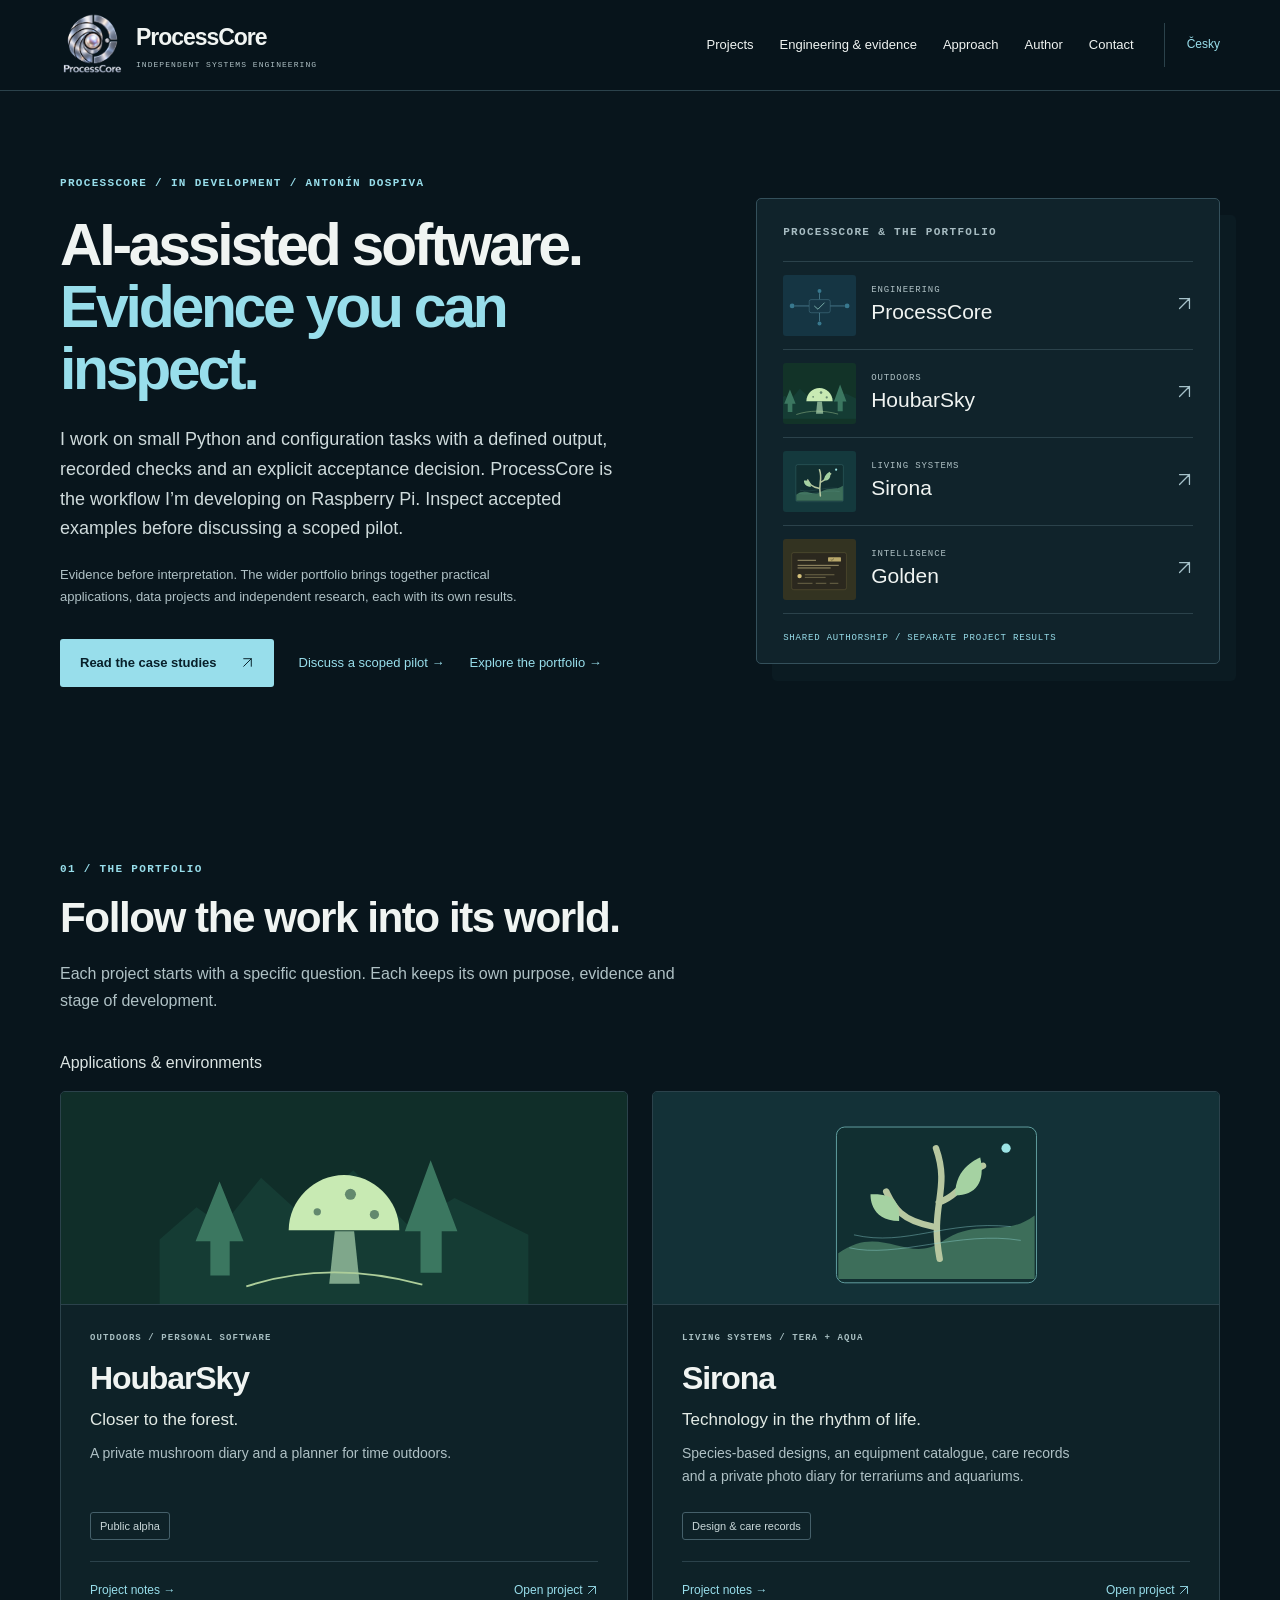
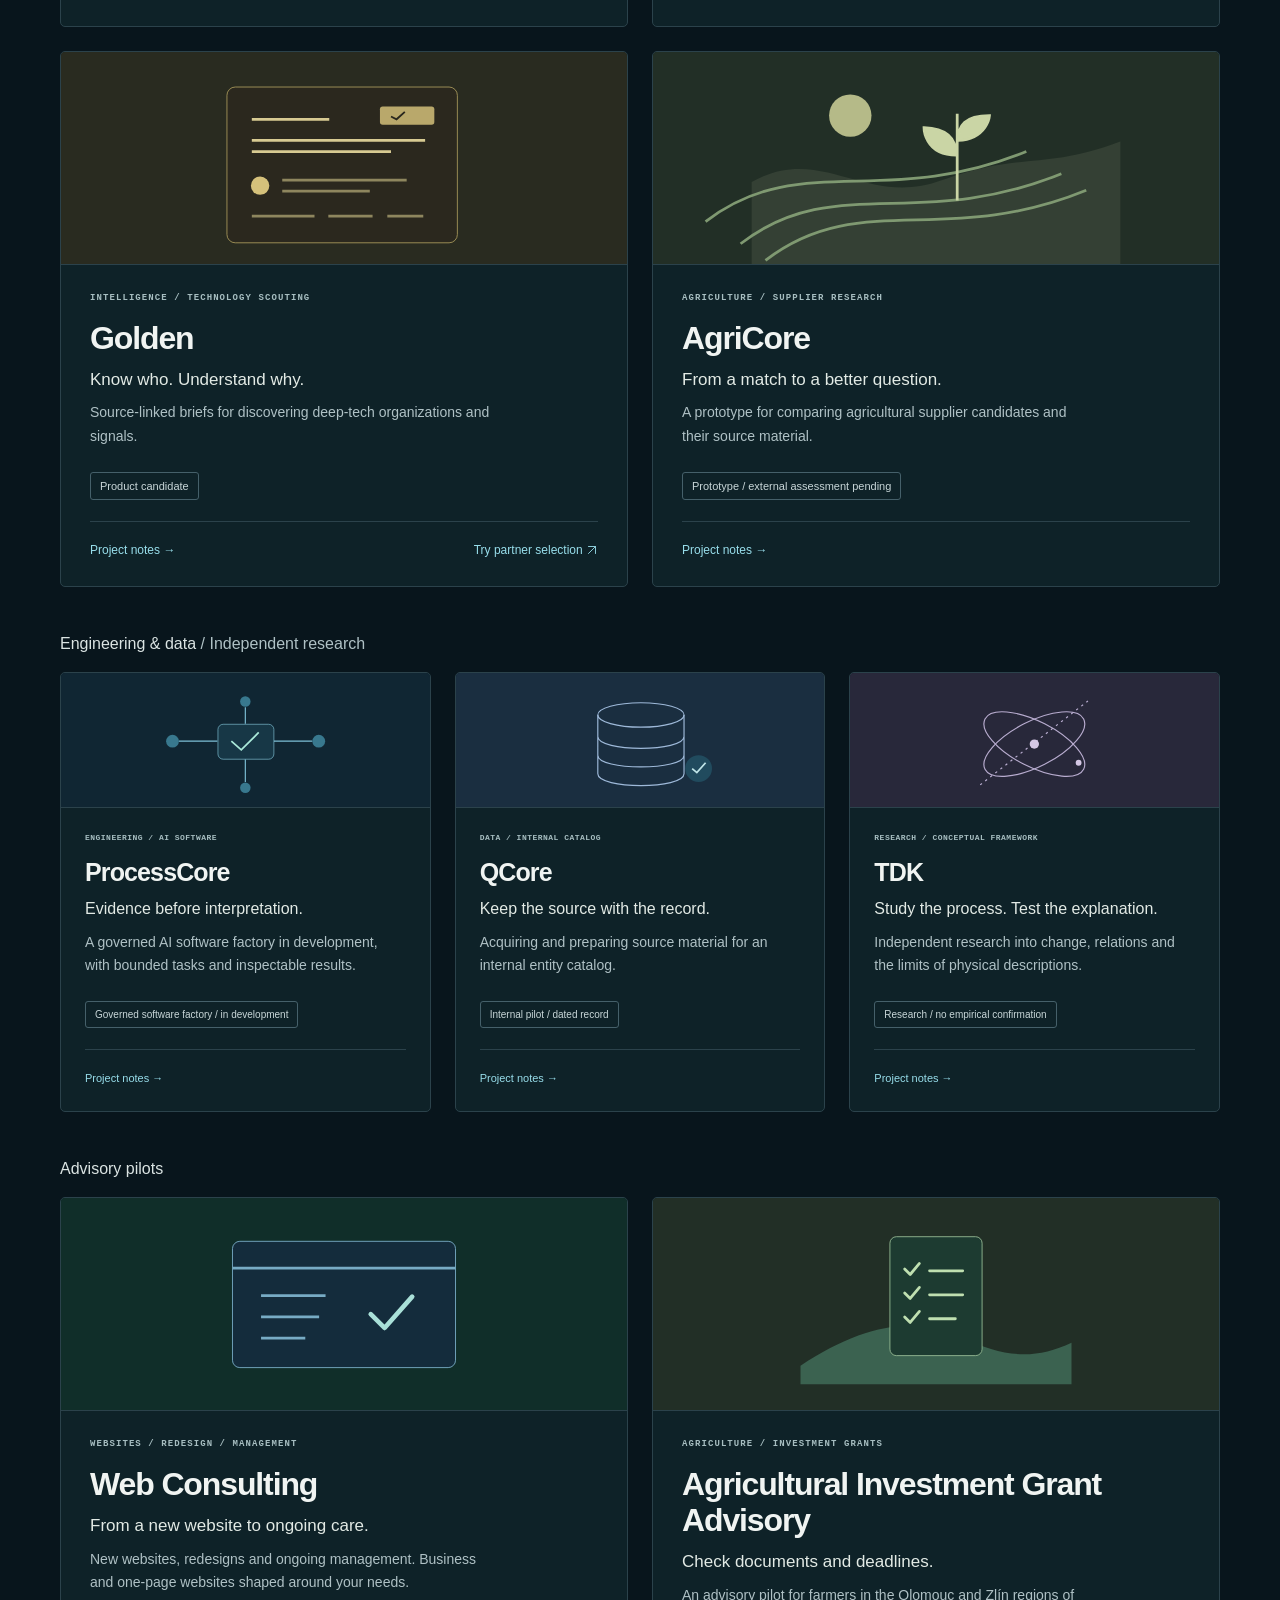
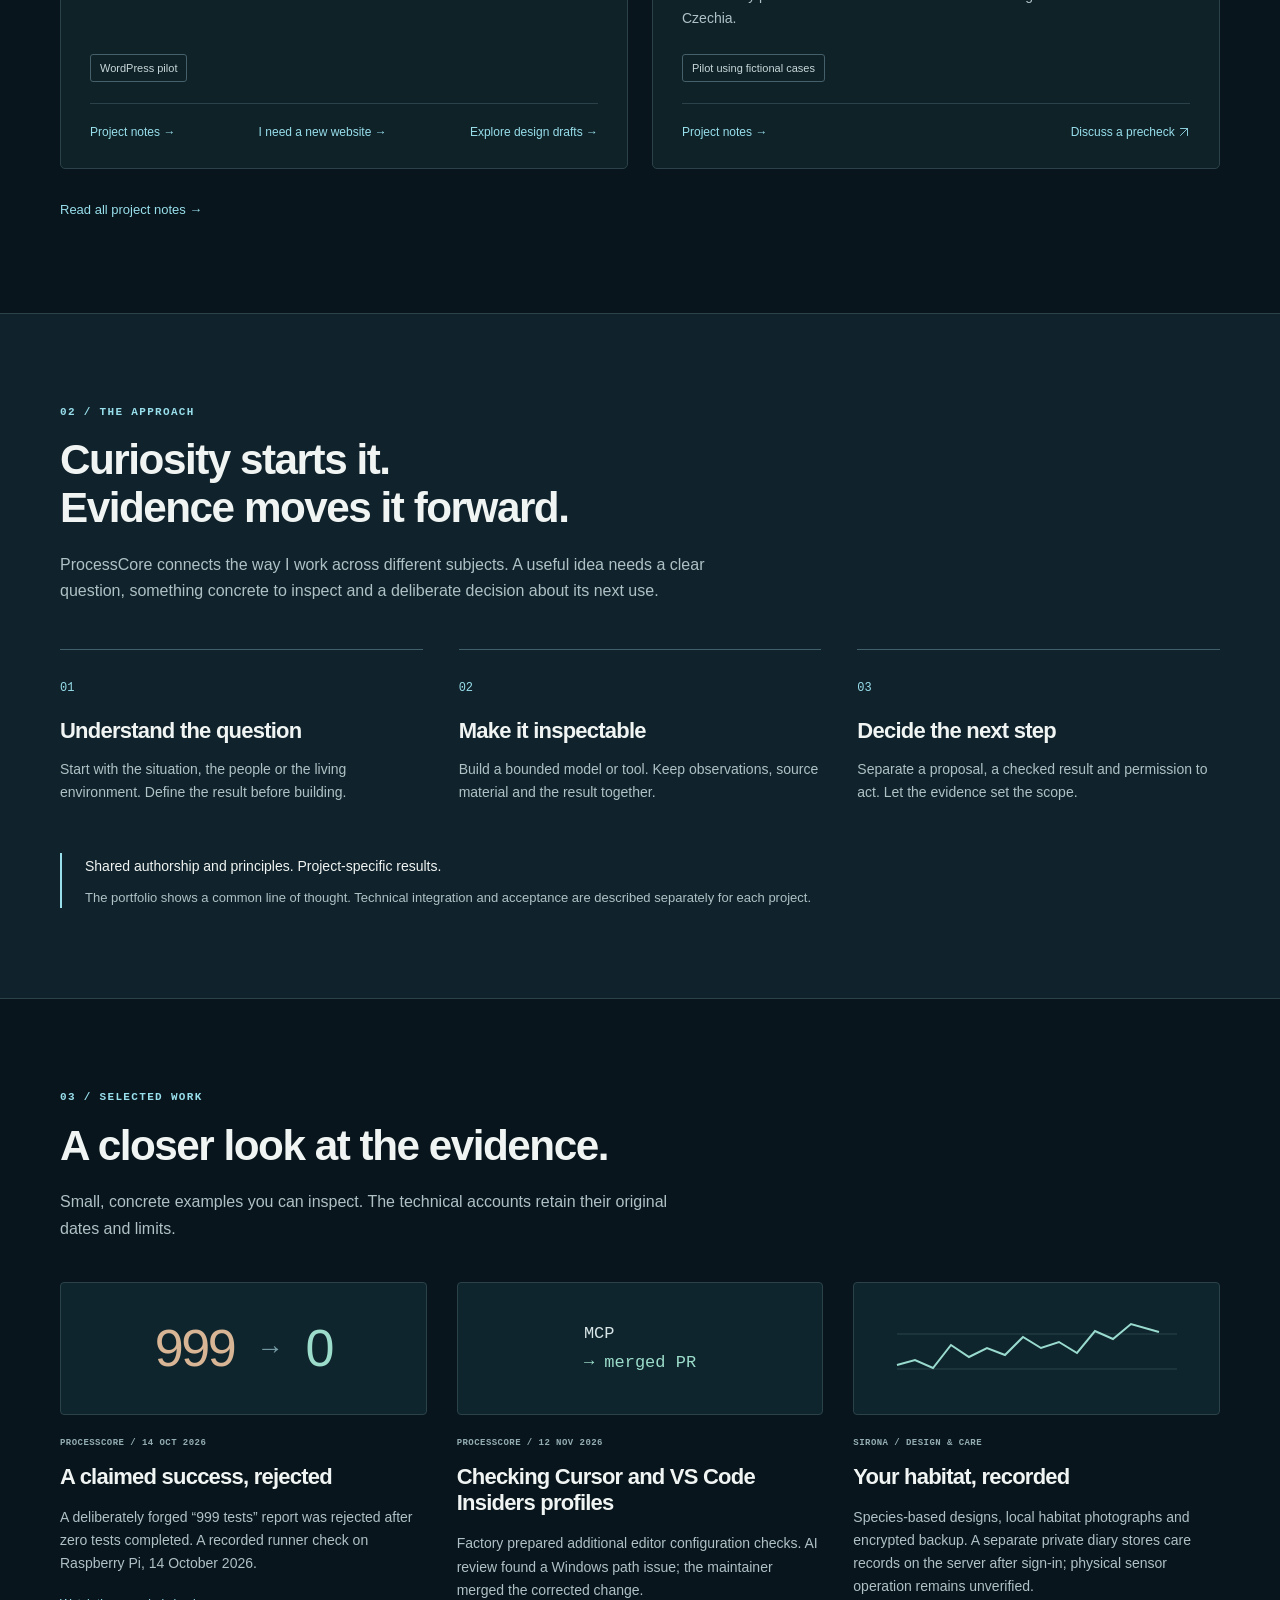
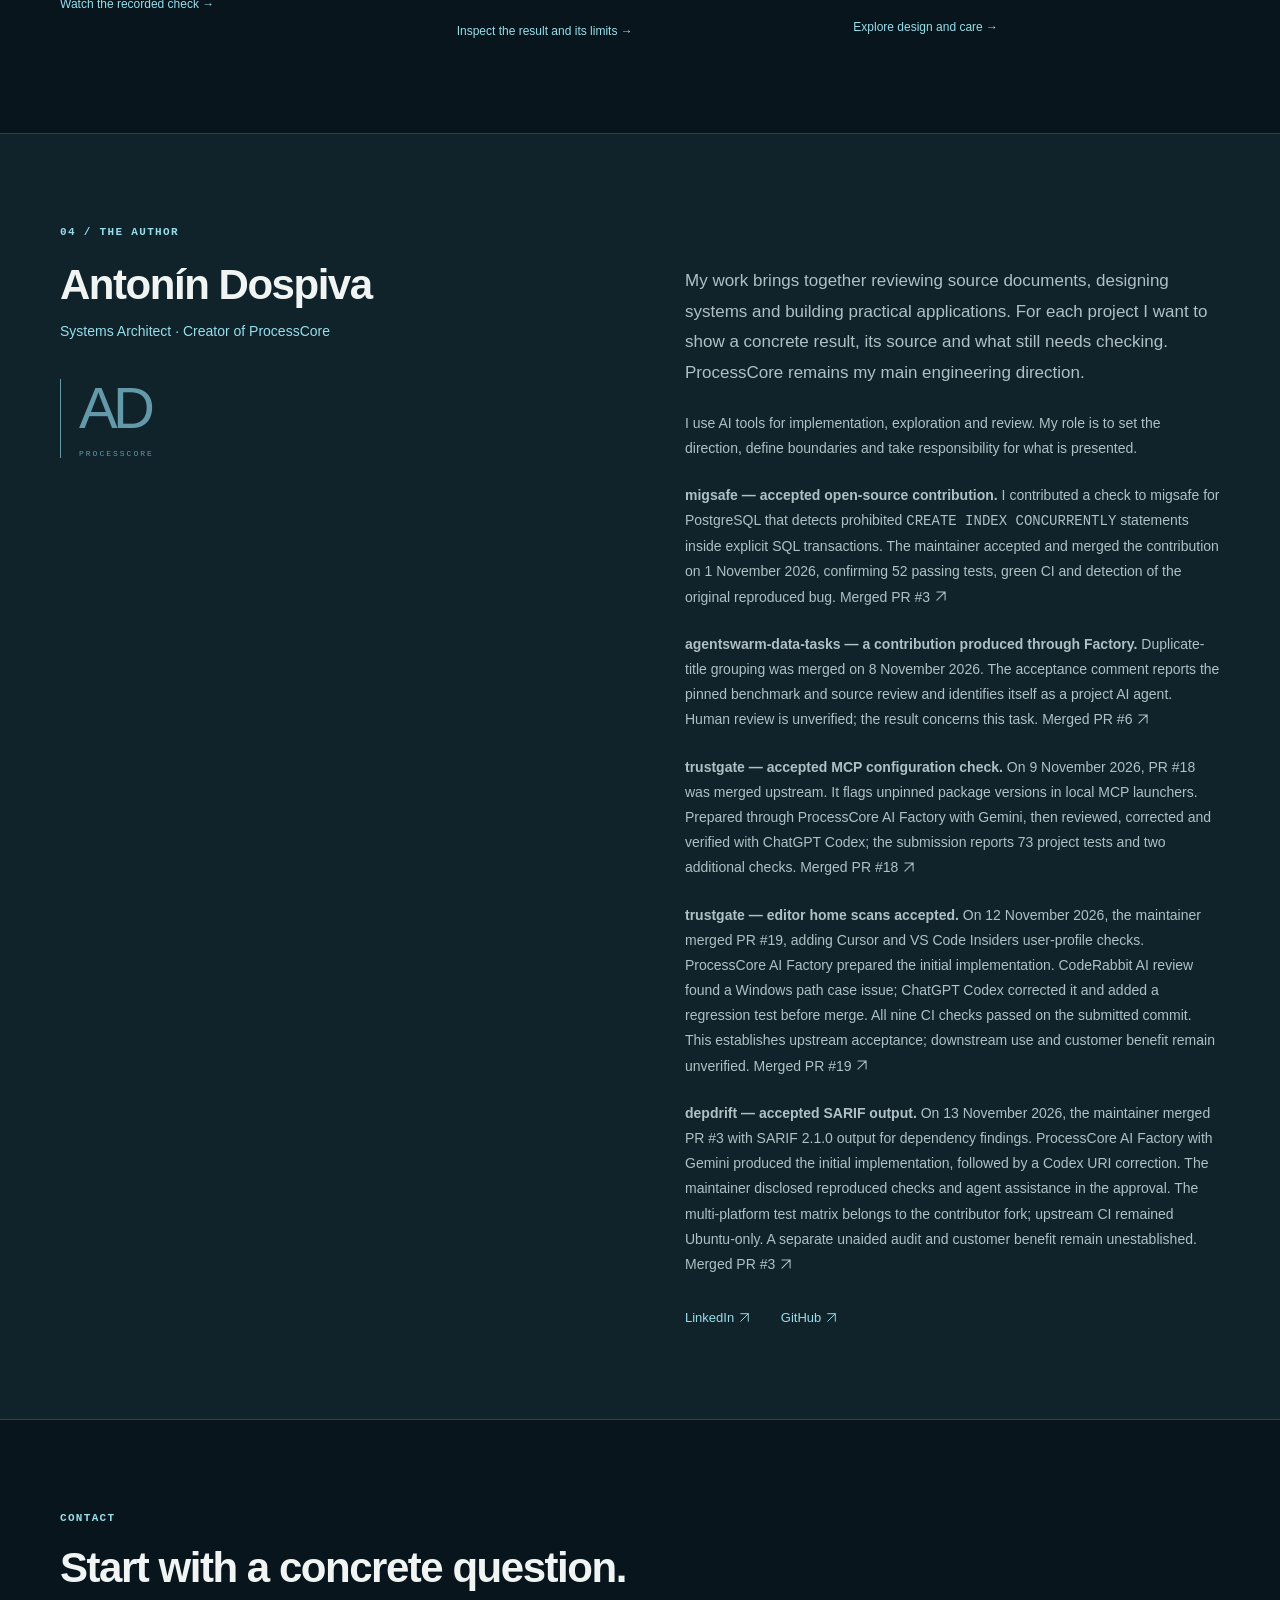
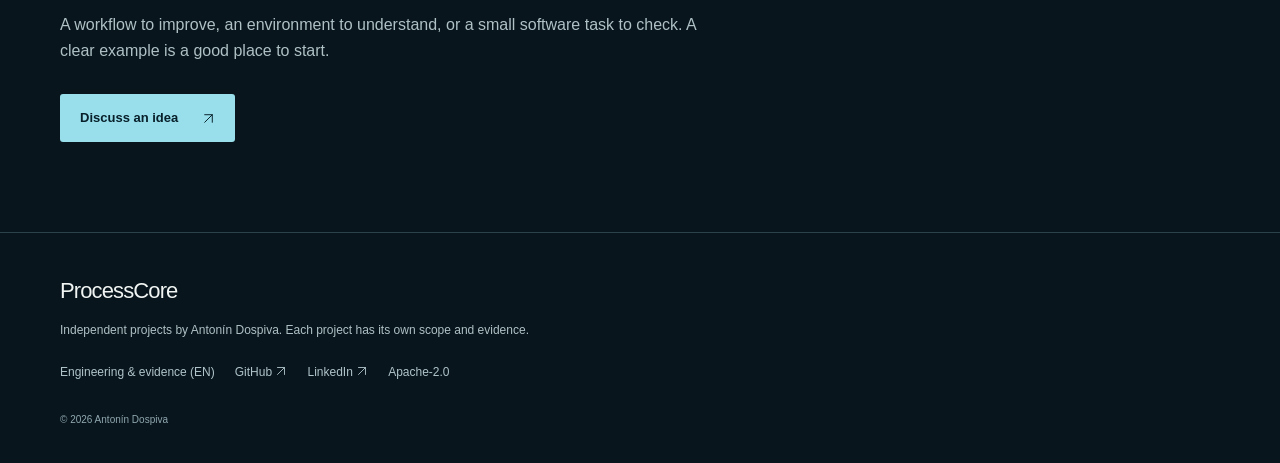
==== index.html @ 0af5b3ab "Improve portfolio navigation, link icons and keyboard access" ====
<!doctype html>
<!-- Copyright 2026 Antonín Dospiva. Licensed under Apache-2.0; see LICENSE. -->
<html lang="en"><head><meta charset="utf-8"><meta name="viewport" content="width=device-width,initial-scale=1">
<title>ProcessCore | Governed AI software factory in development</title><meta name="description" content="Antonín Dospiva is developing ProcessCore, a governed AI software factory on Raspberry Pi. Inspect bounded results, their evidence and limits, and the wider portfolio."><meta name="author" content="Antonín Dospiva"><meta name="theme-color" content="#08151c">
<link rel="canonical" href="https://tondad80-dev.github.io/processcore-quantum-intelligence/"><link rel="alternate" hreflang="en" href="https://tondad80-dev.github.io/processcore-quantum-intelligence/index.html"><link rel="alternate" hreflang="cs" href="https://tondad80-dev.github.io/processcore-quantum-intelligence/cs.html"><link rel="alternate" hreflang="x-default" href="https://tondad80-dev.github.io/processcore-quantum-intelligence/">
<link rel="icon" href="processcore-logo.png" type="image/png"><link rel="stylesheet" href="portfolio.css?v=20261117-ux">
<meta property="og:type" content="website"><meta property="og:title" content="ProcessCore | Governed AI software factory in development"><meta property="og:description" content="Antonín Dospiva is developing ProcessCore, a governed AI software factory on Raspberry Pi. Inspect bounded results, their evidence and limits, and the wider portfolio."><meta property="og:url" content="https://tondad80-dev.github.io/processcore-quantum-intelligence/"><meta property="og:image" content="https://tondad80-dev.github.io/processcore-quantum-intelligence/processcore-logo.png"><meta property="og:image:alt" content="ProcessCore"><meta property="og:locale" content="en_US"><meta name="twitter:card" content="summary"><meta name="twitter:title" content="ProcessCore | Governed AI software factory in development"><meta name="twitter:description" content="Antonín Dospiva is developing ProcessCore, a governed AI software factory on Raspberry Pi. Inspect bounded results, their evidence and limits, and the wider portfolio."><meta name="twitter:image" content="https://tondad80-dev.github.io/processcore-quantum-intelligence/processcore-logo.png">
<script type="application/ld+json">{"@context": "https://schema.org", "@type": "ProfilePage", "name": "ProcessCore | Governed AI software factory in development", "url": "https://tondad80-dev.github.io/processcore-quantum-intelligence/", "mainEntity": {"@type": "Person", "name": "Antonín Dospiva", "jobTitle": "Systems Architect", "sameAs": ["https://www.linkedin.com/in/tonda-dospiva-b160281a7/", "https://github.com/tondad80-dev"]}}</script></head><body>
<a class="skip" href="#main">Skip to content</a>
<header class="site-header"><div class="wrap nav-wrap"><a class="brand" href="index.html" aria-label="ProcessCore — Home"><img class="brand-logo" src="processcore-logo.png" width="64" height="64" alt="" decoding="async"><span>ProcessCore<small>INDEPENDENT SYSTEMS ENGINEERING</small></span></a>
<nav aria-label="Main navigation"><a href="index.html#projects">Projects</a><a href="engineering.html">Engineering &amp; evidence</a><a href="index.html#approach">Approach</a><a href="index.html#about">Author</a><a href="index.html#contact">Contact</a></nav>
<a class="language" lang="cs" hreflang="cs" href="cs.html">Česky</a></div></header><main id="main" tabindex="-1"><section class="hero wrap" id="top"><div class="hero-copy"><p class="eyebrow">PROCESSCORE / IN DEVELOPMENT / ANTONÍN DOSPIVA</p><h1>AI-assisted software.<br><span>Evidence you can inspect.</span></h1><p class="hero-intro">I work on small Python and configuration tasks with a defined output, recorded checks and an explicit acceptance decision. ProcessCore is the workflow I’m developing on Raspberry Pi. Inspect accepted examples before discussing a scoped pilot.</p><p class="hero-root">Evidence before interpretation. The wider portfolio brings together practical applications, data projects and independent research, each with its own results.</p><div class="actions"><a class="button" href="engineering.html#case-studies">Read the case studies <span aria-hidden="true"><svg class="inline-arrow" width="16" height="16" viewBox="0 0 24 24" fill="none" stroke="currentColor" stroke-width="1.8" stroke-linecap="round" stroke-linejoin="round" aria-hidden="true" focusable="false"><path d="M5 19 19 5M5 5h14v14"/></svg></span></a><a class="text-link" href="engineering.html#contact">Discuss a scoped pilot →</a><a class="text-link" href="#projects">Explore the portfolio →</a></div></div><aside class="work-map" aria-label="PROCESSCORE &amp; THE PORTFOLIO"><p class="eyebrow">PROCESSCORE &amp; THE PORTFOLIO</p><a class="map-row engineering" href="engineering.html"><span class="map-art"><svg class="project-art" viewBox="0 0 400 230" aria-hidden="true" focusable="false"><path d="M86 117h66m97 0h66M200 59v28m0 61v39" stroke="#7cbed5" stroke-width="2"/><rect x="153" y="88" width="96" height="60" rx="9" fill="#173746" stroke="#8ed4e8"/><path d="m176 117 17 15 30-30" fill="none" stroke="#aae9d9" stroke-width="3"/><circle cx="75" cy="117" r="11" fill="#38788e"/><circle cx="326" cy="117" r="11" fill="#38788e"/><circle cx="200" cy="49" r="9" fill="#38788e"/><circle cx="200" cy="197" r="9" fill="#38788e"/></svg></span><span><small>ENGINEERING</small><strong>ProcessCore</strong></span><span aria-hidden="true"><svg class="inline-arrow" width="16" height="16" viewBox="0 0 24 24" fill="none" stroke="currentColor" stroke-width="1.8" stroke-linecap="round" stroke-linejoin="round" aria-hidden="true" focusable="false"><path d="M5 19 19 5M5 5h14v14"/></svg></span></a><a class="map-row forest" href="projects.html#houbarsky"><span class="map-art"><svg class="project-art" viewBox="0 0 400 230" aria-hidden="true" focusable="false"><path d="M0 160 40 125 68 145 110 93 155 134 210 85 270 145 320 115 400 155V230H0Z" fill="#153c34"/><path d="m39 162 26-65 26 65H76v37H55v-37m211-11 28-77 29 77h-17v45h-23v-45" fill="#3b7760"/><path d="M140 150c0-33 28-60 60-60s60 27 60 60Z" fill="#c8eab3"/><path d="M190 151h21l6 57h-33Z" fill="#7fa78b"/><path d="M94 211c60-20 124-20 191-2" fill="none" stroke="#adce9a" stroke-width="2"/><circle cx="207" cy="111" r="6" fill="#63896e"/><circle cx="171" cy="130" r="4" fill="#63896e"/><circle cx="233" cy="133" r="5" fill="#63896e"/></svg></span><span><small>OUTDOORS</small><strong>HoubarSky</strong></span><span aria-hidden="true"><svg class="inline-arrow" width="16" height="16" viewBox="0 0 24 24" fill="none" stroke="currentColor" stroke-width="1.8" stroke-linecap="round" stroke-linejoin="round" aria-hidden="true" focusable="false"><path d="M5 19 19 5M5 5h14v14"/></svg></span></a><a class="map-row habitat" href="projects.html#sirona"><span class="map-art"><svg class="project-art" viewBox="0 0 400 230" aria-hidden="true" focusable="false"><rect x="92" y="38" width="217" height="169" rx="9" fill="#112f31" stroke="#67a6a7"/><path d="M94 175c47-34 75 13 113-13s67-3 100-28v69H94Z" fill="#3d6e5a"/><path d="M204 181c-11-58 12-75-4-120m-3 85c-37-7-43-22-51-38m57 12c29-11 29-33 48-40" fill="none" stroke="#b7c7a0" stroke-width="7" stroke-linecap="round"/><path d="M160 140c-33 0-31-29-31-29 27-1 32 10 31 29m61-28c-1-31 27-41 27-41 6 27-5 41-27 41" fill="#a5d2a2"/><path d="M106 169c50 12 120-19 186-8M111 155c57 13 99-16 170-9" fill="none" stroke="#92d7d7" stroke-opacity=".45"/><circle cx="276" cy="61" r="5" fill="#9ce4e5"/></svg></span><span><small>LIVING SYSTEMS</small><strong>Sirona</strong></span><span aria-hidden="true"><svg class="inline-arrow" width="16" height="16" viewBox="0 0 24 24" fill="none" stroke="currentColor" stroke-width="1.8" stroke-linecap="round" stroke-linejoin="round" aria-hidden="true" focusable="false"><path d="M5 19 19 5M5 5h14v14"/></svg></span></a><a class="map-row intelligence" href="projects.html#golden"><span class="map-art"><svg class="project-art" viewBox="0 0 400 230" aria-hidden="true" focusable="false"><rect x="73" y="38" width="250" height="169" rx="9" fill="#2b281e" stroke="#a29459"/><path d="M100 73h84M100 96h188M100 108h151" stroke="#d7ca92" stroke-width="3"/><circle cx="109" cy="145" r="10" fill="#d5c17b"/><path d="M133 139h135m-135 12h95M100 178h68m15 0h48m16 0h39" stroke="#8e865e" stroke-width="3"/><rect x="239" y="59" width="59" height="20" rx="3" fill="#b9a86b"/><path d="m251 70 6 3 9-8" stroke="#29271e" stroke-width="2" fill="none"/></svg></span><span><small>INTELLIGENCE</small><strong>Golden</strong></span><span aria-hidden="true"><svg class="inline-arrow" width="16" height="16" viewBox="0 0 24 24" fill="none" stroke="currentColor" stroke-width="1.8" stroke-linecap="round" stroke-linejoin="round" aria-hidden="true" focusable="false"><path d="M5 19 19 5M5 5h14v14"/></svg></span></a><div class="map-root">SHARED AUTHORSHIP / SEPARATE PROJECT RESULTS</div></aside></section>
<section class="section wrap" id="projects"><div class="section-heading"><p class="eyebrow">01 / THE PORTFOLIO</p><h2>Follow the work into its world.</h2><p>Each project starts with a specific question. Each keeps its own purpose, evidence and stage of development.</p></div><h3 class="group-title">Applications & environments</h3><div class="project-grid"><article class="project-card forest "><a class="art-link" href="projects.html#houbarsky" tabindex="-1" aria-hidden="true"><svg class="project-art" viewBox="0 0 400 230" aria-hidden="true" focusable="false"><path d="M0 160 40 125 68 145 110 93 155 134 210 85 270 145 320 115 400 155V230H0Z" fill="#153c34"/><path d="m39 162 26-65 26 65H76v37H55v-37m211-11 28-77 29 77h-17v45h-23v-45" fill="#3b7760"/><path d="M140 150c0-33 28-60 60-60s60 27 60 60Z" fill="#c8eab3"/><path d="M190 151h21l6 57h-33Z" fill="#7fa78b"/><path d="M94 211c60-20 124-20 191-2" fill="none" stroke="#adce9a" stroke-width="2"/><circle cx="207" cy="111" r="6" fill="#63896e"/><circle cx="171" cy="130" r="4" fill="#63896e"/><circle cx="233" cy="133" r="5" fill="#63896e"/></svg></a><div class="card-content"><p class="eyebrow">OUTDOORS / PERSONAL SOFTWARE</p><h3>HoubarSky</h3><p class="card-title">Closer to the forest.</p><p class="card-description">A private mushroom diary and a planner for time outdoors.</p><p class="stage">Public alpha</p><div class="card-links"><a href="projects.html#houbarsky">Project notes <span aria-hidden="true">→</span><span class="sr-only"> — HoubarSky</span></a><a href="https://www.houbarsky.eu/">Open project <svg class="inline-arrow" width="16" height="16" viewBox="0 0 24 24" fill="none" stroke="currentColor" stroke-width="1.8" stroke-linecap="round" stroke-linejoin="round" aria-hidden="true" focusable="false"><path d="M5 19 19 5M5 5h14v14"/></svg><span class="sr-only"> — HoubarSky</span></a></div></div></article><article class="project-card habitat "><a class="art-link" href="projects.html#sirona" tabindex="-1" aria-hidden="true"><svg class="project-art" viewBox="0 0 400 230" aria-hidden="true" focusable="false"><rect x="92" y="38" width="217" height="169" rx="9" fill="#112f31" stroke="#67a6a7"/><path d="M94 175c47-34 75 13 113-13s67-3 100-28v69H94Z" fill="#3d6e5a"/><path d="M204 181c-11-58 12-75-4-120m-3 85c-37-7-43-22-51-38m57 12c29-11 29-33 48-40" fill="none" stroke="#b7c7a0" stroke-width="7" stroke-linecap="round"/><path d="M160 140c-33 0-31-29-31-29 27-1 32 10 31 29m61-28c-1-31 27-41 27-41 6 27-5 41-27 41" fill="#a5d2a2"/><path d="M106 169c50 12 120-19 186-8M111 155c57 13 99-16 170-9" fill="none" stroke="#92d7d7" stroke-opacity=".45"/><circle cx="276" cy="61" r="5" fill="#9ce4e5"/></svg></a><div class="card-content"><p class="eyebrow">LIVING SYSTEMS / TERA + AQUA</p><h3>Sirona</h3><p class="card-title">Technology in the rhythm of life.</p><p class="card-description">Species-based designs, an equipment catalogue, care records and a private photo diary for terrariums and aquariums.</p><p class="stage">Design &amp; care records</p><div class="card-links"><a href="projects.html#sirona">Project notes <span aria-hidden="true">→</span><span class="sr-only"> — Sirona</span></a><a href="https://sirona-living-systems.tondad80.chatgpt.site/">Open project <svg class="inline-arrow" width="16" height="16" viewBox="0 0 24 24" fill="none" stroke="currentColor" stroke-width="1.8" stroke-linecap="round" stroke-linejoin="round" aria-hidden="true" focusable="false"><path d="M5 19 19 5M5 5h14v14"/></svg><span class="sr-only"> — Sirona</span></a></div></div></article><article class="project-card intelligence "><a class="art-link" href="projects.html#golden" tabindex="-1" aria-hidden="true"><svg class="project-art" viewBox="0 0 400 230" aria-hidden="true" focusable="false"><rect x="73" y="38" width="250" height="169" rx="9" fill="#2b281e" stroke="#a29459"/><path d="M100 73h84M100 96h188M100 108h151" stroke="#d7ca92" stroke-width="3"/><circle cx="109" cy="145" r="10" fill="#d5c17b"/><path d="M133 139h135m-135 12h95M100 178h68m15 0h48m16 0h39" stroke="#8e865e" stroke-width="3"/><rect x="239" y="59" width="59" height="20" rx="3" fill="#b9a86b"/><path d="m251 70 6 3 9-8" stroke="#29271e" stroke-width="2" fill="none"/></svg></a><div class="card-content"><p class="eyebrow">INTELLIGENCE / TECHNOLOGY SCOUTING</p><h3>Golden</h3><p class="card-title">Know who. Understand why.</p><p class="card-description">Source-linked briefs for discovering deep-tech organizations and signals.</p><p class="stage">Product candidate</p><div class="card-links"><a href="projects.html#golden">Project notes <span aria-hidden="true">→</span><span class="sr-only"> — Golden</span></a><a href="https://tondad80-dev.github.io/commercial-golden-api-deploy/demo/#case=photon&amp;view=all&amp;lang=en">Try partner selection <svg class="inline-arrow" width="16" height="16" viewBox="0 0 24 24" fill="none" stroke="currentColor" stroke-width="1.8" stroke-linecap="round" stroke-linejoin="round" aria-hidden="true" focusable="false"><path d="M5 19 19 5M5 5h14v14"/></svg><span class="sr-only"> — Golden</span></a></div></div></article><article class="project-card agriculture "><a class="art-link" href="projects.html#agricore" tabindex="-1" aria-hidden="true"><svg class="project-art" viewBox="0 0 400 230" aria-hidden="true" focusable="false"><path d="M0 141c77-43 123 29 207-2s112-11 193-42V230H0Z" fill="#344034"/><path d="M-12 208c101-78 194-13 348-76M15 226c101-78 194-13 348-76M-50 184c101-78 194-13 348-76" fill="none" stroke="#7f9971" stroke-width="3"/><path d="M223 161V67m-1 45c-35 0-35-30-35-30 30 1 35 16 35 30m2-16c32-2 34-27 34-27-27 0-34 11-34 27" fill="#cad5a5" stroke="#cad5a5" stroke-width="3"/><circle cx="107" cy="69" r="23" fill="#b5ba88"/></svg></a><div class="card-content"><p class="eyebrow">AGRICULTURE / SUPPLIER RESEARCH</p><h3>AgriCore</h3><p class="card-title">From a match to a better question.</p><p class="card-description">A prototype for comparing agricultural supplier candidates and their source material.</p><p class="stage">Prototype / external assessment pending</p><div class="card-links"><a href="projects.html#agricore">Project notes <span aria-hidden="true">→</span><span class="sr-only"> — AgriCore</span></a></div></div></article></div><h3 class="group-title secondary-group">Engineering & data <span>/ Independent research</span></h3><div class="technical-grid"><article class="project-card engineering compact"><a class="art-link" href="projects.html#processcore" tabindex="-1" aria-hidden="true"><svg class="project-art" viewBox="0 0 400 230" aria-hidden="true" focusable="false"><path d="M86 117h66m97 0h66M200 59v28m0 61v39" stroke="#7cbed5" stroke-width="2"/><rect x="153" y="88" width="96" height="60" rx="9" fill="#173746" stroke="#8ed4e8"/><path d="m176 117 17 15 30-30" fill="none" stroke="#aae9d9" stroke-width="3"/><circle cx="75" cy="117" r="11" fill="#38788e"/><circle cx="326" cy="117" r="11" fill="#38788e"/><circle cx="200" cy="49" r="9" fill="#38788e"/><circle cx="200" cy="197" r="9" fill="#38788e"/></svg></a><div class="card-content"><p class="eyebrow">ENGINEERING / AI SOFTWARE</p><h3>ProcessCore</h3><p class="card-title">Evidence before interpretation.</p><p class="card-description">A governed AI software factory in development, with bounded tasks and inspectable results.</p><p class="stage">Governed software factory / in development</p><div class="card-links"><a href="projects.html#processcore">Project notes <span aria-hidden="true">→</span><span class="sr-only"> — ProcessCore</span></a></div></div></article><article class="project-card data compact"><a class="art-link" href="projects.html#qcore" tabindex="-1" aria-hidden="true"><svg class="project-art" viewBox="0 0 400 230" aria-hidden="true" focusable="false"><g fill="none" stroke="#9eb9d9" stroke-width="2"><ellipse cx="201" cy="72" rx="74" ry="21"/><path d="M127 72v101c0 27 148 27 148 0V72M127 109c0 27 148 27 148 0M127 141c0 27 148 27 148 0"/></g><circle cx="300" cy="164" r="23" fill="#214b5e"/><path d="m289 164 8 7 15-17" stroke="#c0e5e8" stroke-width="3" fill="none"/></svg></a><div class="card-content"><p class="eyebrow">DATA / INTERNAL CATALOG</p><h3>QCore</h3><p class="card-title">Keep the source with the record.</p><p class="card-description">Acquiring and preparing source material for an internal entity catalog.</p><p class="stage">Internal pilot / dated record</p><div class="card-links"><a href="projects.html#qcore">Project notes <span aria-hidden="true">→</span><span class="sr-only"> — QCore</span></a></div></div></article><article class="project-card research compact"><a class="art-link" href="projects.html#tdk" tabindex="-1" aria-hidden="true"><svg class="project-art" viewBox="0 0 400 230" aria-hidden="true" focusable="false"><g fill="none" stroke="#b8accf" stroke-width="2"><ellipse cx="200" cy="122" rx="95" ry="39" transform="rotate(-27 200 122)"/><ellipse cx="200" cy="122" rx="95" ry="39" transform="rotate(27 200 122)"/><path d="M107 192 292 48" stroke-dasharray="4 7"/></g><circle cx="200" cy="122" r="8" fill="#d4c7e4"/><circle cx="276" cy="154" r="5" fill="#d4c7e4"/></svg></a><div class="card-content"><p class="eyebrow">RESEARCH / CONCEPTUAL FRAMEWORK</p><h3>TDK</h3><p class="card-title">Study the process. Test the explanation.</p><p class="card-description">Independent research into change, relations and the limits of physical descriptions.</p><p class="stage">Research / no empirical confirmation</p><div class="card-links"><a href="projects.html#tdk">Project notes <span aria-hidden="true">→</span><span class="sr-only"> — TDK</span></a></div></div></article></div>
<h3 class="group-title secondary-group">Advisory pilots</h3>
<div class="project-grid">
<article class="project-card data"><a class="art-link" href="projects.html#web-consulting" tabindex="-1" aria-hidden="true"><svg class="project-art" viewBox="0 0 400 230" aria-hidden="true" focusable="false"><rect x="79" y="47" width="242" height="137" rx="8" fill="#142c3c" stroke="#77abc4"/><path d="M79 76h242M110 106h70m-70 23h63m-63 23h48" stroke="#77abc4" stroke-width="3"/><path d="m229 126 15 15 30-34" fill="none" stroke="#a9e0d8" stroke-width="5" stroke-linecap="round" stroke-linejoin="round"/></svg></a><div class="card-content"><p class="eyebrow">WEBSITES / REDESIGN / MANAGEMENT</p><h3>Web Consulting</h3><p class="card-title">From a new website to ongoing care.</p><p class="card-description">New websites, redesigns and ongoing management. Business and one-page websites shaped around your needs.</p><p class="stage">WordPress pilot</p><div class="card-links"><a href="projects.html#web-consulting">Project notes <span aria-hidden="true">→</span><span class="sr-only"> — Web Consulting</span></a><a href="projects.html#website-creation">I need a new website →</a><a href="projects.html#website-drafts">Explore design drafts →</a></div></div></article>
<article class="project-card agriculture"><a class="art-link" href="projects.html#agricultural-grant-advisory" tabindex="-1" aria-hidden="true"><svg class="project-art" viewBox="0 0 400 230" aria-hidden="true" focusable="false"><path d="M53 182c69-46 125-54 175-31 45 22 79 25 119 6v45H53Z" fill="#3b6250"/><rect x="150" y="42" width="100" height="129" rx="7" fill="#1d3b31" stroke="#93b691"/><path d="M193 79h36m-36 26h36m-36 26h28m-55-54 6 6 10-12m-16 32 6 6 10-12m-16 32 6 6 10-12" fill="none" stroke="#bfdfb0" stroke-width="3" stroke-linecap="round" stroke-linejoin="round"/></svg></a><div class="card-content"><p class="eyebrow">AGRICULTURE / INVESTMENT GRANTS</p><h3>Agricultural Investment Grant Advisory</h3><p class="card-title">Check documents and deadlines.</p><p class="card-description">An advisory pilot for farmers in the Olomouc and Zlín regions of Czechia.</p><p class="stage">Pilot using fictional cases</p><div class="card-links"><a href="projects.html#agricultural-grant-advisory">Project notes <span aria-hidden="true">→</span><span class="sr-only"> — Agricultural Investment Grant Advisory</span></a><a href="mailto:tondad80@gmail.com?subject=Agricultural%20grants%20%E2%80%94%20precheck%20discussion">Discuss a precheck <svg class="inline-arrow" width="16" height="16" viewBox="0 0 24 24" fill="none" stroke="currentColor" stroke-width="1.8" stroke-linecap="round" stroke-linejoin="round" aria-hidden="true" focusable="false"><path d="M5 19 19 5M5 5h14v14"/></svg></a></div></div></article>
</div>
<a class="text-link all-notes" href="projects.html">Read all project notes →</a></section>
<section class="approach-section section" id="approach"><div class="wrap"><div class="section-heading"><p class="eyebrow">02 / THE APPROACH</p><h2>Curiosity starts it.<br>Evidence moves it forward.</h2><p>ProcessCore connects the way I work across different subjects. A useful idea needs a clear question, something concrete to inspect and a deliberate decision about its next use.</p></div><div class="steps"><article><span class="step-number">01</span><h3>Understand the question</h3><p>Start with the situation, the people or the living environment. Define the result before building.</p></article><article><span class="step-number">02</span><h3>Make it inspectable</h3><p>Build a bounded model or tool. Keep observations, source material and the result together.</p></article><article><span class="step-number">03</span><h3>Decide the next step</h3><p>Separate a proposal, a checked result and permission to act. Let the evidence set the scope.</p></article></div><div class="shared-note"><strong>Shared authorship and principles. Project-specific results.</strong><p>The portfolio shows a common line of thought. Technical integration and acceptance are described separately for each project.</p></div></div></section>
<section class="section wrap" id="results"><div class="section-heading"><p class="eyebrow">03 / SELECTED WORK</p><h2>A closer look at the evidence.</h2><p>Small, concrete examples you can inspect. The technical accounts retain their original dates and limits.</p></div><div class="results-grid"><article class="result-card"><div class="result-visual" aria-hidden="true"><span class="proof-claim">999</span><span class="proof-arrow">→</span><span class="proof-observed">0</span></div><p class="eyebrow">PROCESSCORE / 14 OCT 2026</p><h3>A claimed success, rejected</h3><p>A deliberately forged “999 tests” report was rejected after zero tests completed. A recorded runner check on Raspberry Pi, 14 October 2026.</p><a href="engineering.html#false-pass-verification">Watch the recorded check →</a></article><article class="result-card"><div class="result-visual" aria-hidden="true"><span class="proof-code">MCP<br><span>→ merged PR</span></span></div><p class="eyebrow">PROCESSCORE / 12 NOV 2026</p><h3>Checking Cursor and VS Code Insiders profiles</h3><p>Factory prepared additional editor configuration checks. AI review found a Windows path issue; the maintainer merged the corrected change.</p><a href="engineering.html#trustgate-editor-contribution">Inspect the result and its limits →</a></article><article class="result-card"><div class="result-visual" aria-hidden="true"><svg viewBox="0 0 280 80" aria-hidden="true"><path d="M0 60h280M0 25h280" stroke="#28444c"/><path d="m0 56 18-5 18 8 18-23 18 12 18-9 18 7 18-18 18 11 18-6 18 11 18-22 18 8 18-15 28 8" fill="none" stroke="#99dbce" stroke-width="2"/></svg></div><p class="eyebrow">SIRONA / DESIGN &amp; CARE</p><h3>Your habitat, recorded</h3><p>Species-based designs, local habitat photographs and encrypted backup. A separate private diary stores care records on the server after sign-in; physical sensor operation remains unverified.</p><a href="https://sirona-living-systems.tondad80.chatgpt.site/">Explore design and care →</a></article></div></section>
<section class="author-section section" id="about"><div class="wrap author-grid"><div><p class="eyebrow">04 / THE AUTHOR</p><h2>Antonín Dospiva</h2><p class="author-role">Systems Architect · Creator of ProcessCore</p><div class="author-monogram" aria-hidden="true">AD<span>PROCESSCORE</span></div></div><div class="author-copy"><p>My work brings together reviewing source documents, designing systems and building practical applications. For each project I want to show a concrete result, its source and what still needs checking. ProcessCore remains my main engineering direction.</p><p>I use AI tools for implementation, exploration and review. My role is to set the direction, define boundaries and take responsibility for what is presented.</p><p id="migsafe-contribution"><strong>migsafe — accepted open-source contribution.</strong> I contributed a check to migsafe for PostgreSQL that detects prohibited <code>CREATE INDEX CONCURRENTLY</code> statements inside explicit SQL transactions. The maintainer accepted and merged the contribution on <time datetime="2026-11-01">1 November 2026</time>, confirming 52 passing tests, green CI and detection of the original reproduced bug. <a href="https://github.com/mgkvibez/migsafe/pull/3">Merged PR #3 <svg class="inline-arrow" width="16" height="16" viewBox="0 0 24 24" fill="none" stroke="currentColor" stroke-width="1.8" stroke-linecap="round" stroke-linejoin="round" aria-hidden="true" focusable="false"><path d="M5 19 19 5M5 5h14v14"/></svg></a></p><p id="agentswarm-contribution"><strong>agentswarm-data-tasks — a contribution produced through Factory.</strong> Duplicate-title grouping was merged on <time datetime="2026-11-08">8 November 2026</time>. The acceptance comment reports the pinned benchmark and source review and identifies itself as a project AI agent. Human review is unverified; the result concerns this task. <a href="https://github.com/andrewsiah/agentswarm-data-tasks/pull/6">Merged PR #6 <svg class="inline-arrow" width="16" height="16" viewBox="0 0 24 24" fill="none" stroke="currentColor" stroke-width="1.8" stroke-linecap="round" stroke-linejoin="round" aria-hidden="true" focusable="false"><path d="M5 19 19 5M5 5h14v14"/></svg></a></p><p id="trustgate-contribution"><strong>trustgate — accepted MCP configuration check.</strong> On <time datetime="2026-11-09">9 November 2026</time>, PR #18 was merged upstream. It flags unpinned package versions in local MCP launchers. Prepared through ProcessCore AI Factory with Gemini, then reviewed, corrected and verified with ChatGPT Codex; the submission reports 73 project tests and two additional checks. <a href="https://github.com/kirtanbhatt10/trustgate/pull/18">Merged PR #18 <svg class="inline-arrow" width="16" height="16" viewBox="0 0 24 24" fill="none" stroke="currentColor" stroke-width="1.8" stroke-linecap="round" stroke-linejoin="round" aria-hidden="true" focusable="false"><path d="M5 19 19 5M5 5h14v14"/></svg></a></p><p id="trustgate-editor-contribution"><strong>trustgate — editor home scans accepted.</strong> On <time datetime="2026-11-12">12 November 2026</time>, the maintainer merged PR #19, adding Cursor and VS Code Insiders user-profile checks. ProcessCore AI Factory prepared the initial implementation. CodeRabbit AI review found a Windows path case issue; ChatGPT Codex corrected it and added a regression test before merge. All nine CI checks passed on the submitted commit. This establishes upstream acceptance; downstream use and customer benefit remain unverified. <a href="https://github.com/kirtanbhatt10/trustgate/pull/19">Merged PR #19 <svg class="inline-arrow" width="16" height="16" viewBox="0 0 24 24" fill="none" stroke="currentColor" stroke-width="1.8" stroke-linecap="round" stroke-linejoin="round" aria-hidden="true" focusable="false"><path d="M5 19 19 5M5 5h14v14"/></svg></a></p><p id="depdrift-contribution"><strong>depdrift — accepted SARIF output.</strong> On <time datetime="2026-11-13">13 November 2026</time>, the maintainer merged PR #3 with SARIF 2.1.0 output for dependency findings. ProcessCore AI Factory with Gemini produced the initial implementation, followed by a Codex URI correction. The maintainer disclosed reproduced checks and agent assistance in the approval. The multi-platform test matrix belongs to the contributor fork; upstream CI remained Ubuntu-only. A separate unaided audit and customer benefit remain unestablished. <a href="https://github.com/mgkvibez/depdrift/pull/3">Merged PR #3 <svg class="inline-arrow" width="16" height="16" viewBox="0 0 24 24" fill="none" stroke="currentColor" stroke-width="1.8" stroke-linecap="round" stroke-linejoin="round" aria-hidden="true" focusable="false"><path d="M5 19 19 5M5 5h14v14"/></svg></a></p><div class="author-links"><a href="https://www.linkedin.com/in/tonda-dospiva-b160281a7/">LinkedIn <svg class="inline-arrow" width="16" height="16" viewBox="0 0 24 24" fill="none" stroke="currentColor" stroke-width="1.8" stroke-linecap="round" stroke-linejoin="round" aria-hidden="true" focusable="false"><path d="M5 19 19 5M5 5h14v14"/></svg></a><a href="https://github.com/tondad80-dev/processcore-quantum-intelligence">GitHub <svg class="inline-arrow" width="16" height="16" viewBox="0 0 24 24" fill="none" stroke="currentColor" stroke-width="1.8" stroke-linecap="round" stroke-linejoin="round" aria-hidden="true" focusable="false"><path d="M5 19 19 5M5 5h14v14"/></svg></a></div></div></div></section>
<section class="section wrap contact-section" id="contact"><p class="eyebrow">CONTACT</p><h2>Start with a concrete question.</h2><p>A workflow to improve, an environment to understand, or a small software task to check. A clear example is a good place to start.</p><a class="button" href="mailto:tondad80@gmail.com?subject=ProcessCore%20%E2%80%94%20a%20concrete%20question">Discuss an idea <svg class="inline-arrow" width="16" height="16" viewBox="0 0 24 24" fill="none" stroke="currentColor" stroke-width="1.8" stroke-linecap="round" stroke-linejoin="round" aria-hidden="true" focusable="false"><path d="M5 19 19 5M5 5h14v14"/></svg></a></section></main><script>if (["false-pass-verification", "pc-proof-title", "pc-proof-caption", "claim-check", "claim-check-title", "claim-check-scope", "evidence", "demo-title", "demo-showcase", "demo-tab-normalize", "demo-tab-summary", "demo-proof", "demo-proof-text", "demo-job-panel", "demo-job-title", "demo-job-description", "demo-input-heading", "demo-input", "demo-result-panel", "demo-output-heading", "demo-result-kind", "demo-output", "demo-case-note", "demo-walkthrough-title", "demo-play", "demo-replay", "demo-stage-detail", "demo-stage-kicker", "demo-stage-explanation", "demo-motion-note", "state", "component-details", "boundaries", "architecture", "evidence-design", "workbench-title", "workbench-desc", "workbench-dots", "module-fill", "factory", "effect", "validation", "related-projects", "agricore", "qcore", "archive", "historical-material"].includes(decodeURIComponent(location.hash.slice(1)))) location.replace("engineering.html" + location.hash);</script><footer class="site-footer"><div class="wrap"><a class="footer-brand" href="index.html">ProcessCore</a><p>Independent projects by Antonín Dospiva. Each project has its own scope and evidence.</p><div class="footer-links"><a href="engineering.html">Engineering & evidence <span lang="en">(EN)</span></a><a href="https://github.com/tondad80-dev/processcore-quantum-intelligence">GitHub <svg class="inline-arrow" width="16" height="16" viewBox="0 0 24 24" fill="none" stroke="currentColor" stroke-width="1.8" stroke-linecap="round" stroke-linejoin="round" aria-hidden="true" focusable="false"><path d="M5 19 19 5M5 5h14v14"/></svg></a><a href="https://www.linkedin.com/in/tonda-dospiva-b160281a7/">LinkedIn <svg class="inline-arrow" width="16" height="16" viewBox="0 0 24 24" fill="none" stroke="currentColor" stroke-width="1.8" stroke-linecap="round" stroke-linejoin="round" aria-hidden="true" focusable="false"><path d="M5 19 19 5M5 5h14v14"/></svg></a><a href="LICENSE">Apache-2.0</a></div><small>© 2026 Antonín Dospiva</small></div></footer></body></html>
---- portfolio.css ----
/* Copyright 2026 Antonín Dospiva. Apache-2.0. */
:root{--bg:#08151c;--panel:#0d2029;--text:#f0f4f2;--muted:#afc1c5;--line:#2b424b;--cyan:#98deeb;--green:#b6d6ad;--gold:#dccb8c;--font:Inter,"Segoe UI",Arial,sans-serif;--mono:"SFMono-Regular",Consolas,monospace;color-scheme:dark}
*{box-sizing:border-box}html{scroll-behavior:smooth;scroll-padding-top:112px}body{margin:0;background:var(--bg);color:var(--text);font:16px/1.65 var(--font);-webkit-font-smoothing:antialiased}a{color:inherit;text-decoration:none}a:hover{text-decoration:underline;text-underline-offset:5px}a:focus-visible,summary:focus-visible{outline:3px solid var(--cyan);outline-offset:5px}h1,h2,h3,p{margin:0}h1,h2,h3{line-height:1.13;font-weight:600;letter-spacing:-.035em}p{color:var(--muted)}.wrap{width:min(1160px,calc(100% - 64px));margin:auto}.eyebrow{font:11px/1.5 var(--mono);font-weight:600;letter-spacing:.12em;color:var(--cyan)}.site-header{position:sticky;top:0;z-index:5;background:rgba(8,21,28,.97);border-bottom:1px solid var(--line)}.nav-wrap{min-height:90px;display:flex;align-items:center;gap:30px}.brand{display:flex;align-items:center;gap:12px;font-size:23px;font-weight:600;letter-spacing:-.045em;flex-shrink:0}.brand:hover{text-decoration:none}.brand small{display:block;letter-spacing:.13em;font:8px/1.6 var(--mono);color:var(--muted);margin-top:2px}.brand-logo{display:block;width:64px;height:64px;object-fit:contain;flex-shrink:0}.site-header nav{margin-left:auto;display:flex;gap:26px;font-size:13px}.language{border-left:1px solid var(--line);padding-left:22px;font-size:12px;color:var(--cyan);white-space:nowrap}.skip{position:fixed;top:-100px;left:16px;z-index:20;padding:10px 18px;background:var(--text);color:var(--bg)}.skip:focus{top:10px}.hero{display:grid;grid-template-columns:1.35fr 1fr;gap:70px;align-items:center;min-height:680px;padding-top:78px;padding-bottom:78px}.hero h1{font-size:clamp(42px,4.6vw,64px);margin:22px 0 26px;line-height:1.05;letter-spacing:-.055em}.hero h1 span{color:var(--cyan)}.hero-intro{font-size:18px;line-height:1.65;max-width:570px;color:#cfdbdc}.hero-root{font-size:13px;max-width:495px;margin-top:20px}.actions{display:flex;align-items:center;gap:25px;flex-wrap:wrap;margin-top:32px}.button{background:var(--cyan);color:#08202a;padding:13px 19px;border:1px solid transparent;display:inline-flex;align-items:center;justify-content:space-between;gap:24px;font-size:13px;font-weight:650;border-radius:3px;line-height:1.5}.button:hover{background:#c0edf2;text-decoration:none}.text-link{font-size:13px;color:var(--cyan)}.work-map{padding:25px 26px 0;background:#10232b;border:1px solid #34505b;border-radius:5px;box-shadow:16px 17px 0 #0b1b22}.work-map>.eyebrow{padding-bottom:20px;border-bottom:1px solid var(--line);color:#a7bcc2}.map-row{display:flex;align-items:center;gap:15px;padding:13px 0;border-bottom:1px solid var(--line)}.map-row:hover{text-decoration:none}.map-row:hover strong{color:var(--cyan)}.map-row>span:last-child{margin-left:auto;color:#a6c2ca}.map-row small{display:block;font:9px/1.6 var(--mono);letter-spacing:.1em;color:var(--muted)}.map-row strong{font-size:21px;line-height:1.35;font-weight:500}.map-art{width:73px;height:61px;background:#123328;border-radius:3px;overflow:hidden}.map-art svg{display:block;width:100%;height:100%;object-fit:cover;transform:scale(1.2)}.habitat .map-art{background:#14393d}.intelligence .map-art{background:#333321}.engineering .map-art{background:#153543}.map-root{font:9px/1.7 var(--mono);letter-spacing:.09em;color:var(--cyan);padding:17px 0}.section{padding-top:90px;padding-bottom:90px}.section-heading{margin-bottom:40px;max-width:750px}.section-heading h2{font-size:clamp(30px,3.3vw,44px);margin:16px 0 20px}.section-heading>p:last-child{max-width:650px}.group-title{font-size:16px;letter-spacing:0;font-weight:500;margin:0 0 19px;color:#dbe4e3}.project-grid{display:grid;grid-template-columns:repeat(2,minmax(0,1fr));gap:24px}.project-card{background:#0e2228;border:1px solid var(--line);border-radius:5px;overflow:hidden;display:flex;flex-direction:column}.art-link{height:213px;overflow:hidden;background:#102e29;display:flex;align-items:center;justify-content:center;border-bottom:1px solid var(--line)}.project-art{width:100%;height:100%;display:block}.habitat .art-link,.habitat .detail-art{background:#133137}.intelligence .art-link,.intelligence .detail-art{background:#292b20}.agriculture .art-link,.agriculture .detail-art{background:#222f26}.card-content{padding:27px 29px 25px;display:flex;flex-direction:column;flex:1}.card-content .eyebrow{font-size:9px;color:#a7bec1}.card-content h3{font-size:32px;margin:14px 0 12px}.card-title{color:#e2eae5;font-size:17px;line-height:1.4;margin-bottom:10px}.card-description{font-size:14px;max-width:400px;flex:1}.stage{display:inline-block;align-self:flex-start;margin-top:24px;font-size:11px;line-height:1.5;color:#c9d7d9;border:1px solid #45606a;padding:5px 9px;border-radius:3px}.card-links{margin-top:21px;padding-top:19px;border-top:1px solid var(--line);display:flex;gap:14px 25px;justify-content:space-between;flex-wrap:wrap;color:var(--cyan);font-size:12px}.secondary-group{margin-top:48px}.secondary-group span{color:var(--muted)}.technical-grid{display:grid;grid-template-columns:repeat(3,minmax(0,1fr));gap:24px}.compact .art-link{height:135px;background:#102633}.compact.research .art-link,.research .detail-art{background:#28283a}.compact.data .art-link,.data .detail-art{background:#1a2e40}.compact .card-content{padding:24px}.compact .card-content h3{font-size:25px}.compact .card-title{font-size:16px}.compact .eyebrow{font-size:8px;letter-spacing:.06em}.compact .stage{font-size:10px}.compact .card-links{font-size:11px}.all-notes{display:inline-block;margin-top:30px}.approach-section{background:#10232c;border-block:1px solid var(--line)}.steps{display:grid;grid-template-columns:repeat(3,minmax(0,1fr));gap:36px;margin-top:45px}.steps article{padding-top:23px;border-top:1px solid #42606c}.step-number{font:12px var(--mono);color:var(--cyan)}.steps h3{font-size:22px;margin:17px 0 14px;line-height:1.25}.steps p{font-size:14px}.shared-note{border-left:2px solid var(--cyan);padding-left:23px;margin-top:49px}.shared-note strong{font-size:14px;font-weight:500}.shared-note p{margin-top:7px;font-size:13px}.results-grid{display:grid;grid-template-columns:repeat(3,minmax(0,1fr));gap:30px}.result-visual{height:133px;background:#0f252d;border:1px solid var(--line);display:flex;align-items:center;justify-content:center;gap:22px;margin-bottom:22px;border-radius:4px}.proof-claim,.proof-observed{font-size:52px;letter-spacing:-.045em;font-weight:500}.proof-claim{color:#d7b595}.proof-observed{color:#9bdcca}.proof-arrow{font-size:27px;color:#789da7}.proof-code{font:17px/1.7 var(--mono);color:#d6e4e6}.proof-code span{color:#9bdcca}.result-visual svg{width:85%;height:80px}.result-card>.eyebrow{font-size:9px;color:#94adb3;letter-spacing:.05em}.result-card h3{font-size:22px;line-height:1.2;margin:13px 0 16px}.result-card>p:not(.eyebrow){font-size:14px}.result-card>a{display:inline-block;font-size:12px;color:var(--cyan);margin-top:20px}.author-section{background:#10222a;border-block:1px solid var(--line)}.author-grid{display:grid;grid-template-columns:1fr 1fr;gap:90px}.author-grid h2{font-size:42px;margin:20px 0 12px}.author-role{font-size:14px;color:var(--cyan)}.author-copy{padding-top:42px}.author-copy p{font-size:17px;line-height:1.8;margin-bottom:22px}.author-copy p+p{font-size:14px}.author-links{display:flex;gap:30px;font-size:13px;color:var(--cyan);margin-top:30px}.author-monogram{font-size:58px;letter-spacing:-.08em;line-height:1;margin-top:36px;color:#6399a8;border-left:1px solid #6399a8;padding-left:18px;display:inline-block}.author-monogram span{display:block;font:8px var(--mono);letter-spacing:.25em;margin-top:12px}.contact-section{max-width:1160px}.contact-section h2{font-size:42px;margin:18px 0 20px;max-width:700px}.contact-section>p:not(.eyebrow){max-width:650px}.contact-section>.button{margin-top:30px}.site-footer{padding:40px 0 33px;border-top:1px solid var(--line)}.footer-brand{font-size:22px;letter-spacing:-.04em}.site-footer p{font-size:12px;margin-top:12px}.footer-links{display:flex;gap:20px;flex-wrap:wrap;font-size:12px;color:#b0c4ca;margin:22px 0}.site-footer small{font-size:10px;color:#90a7b0}.sr-only{position:absolute;width:1px;height:1px;padding:0;margin:-1px;overflow:hidden;clip:rect(0,0,0,0);white-space:nowrap;border:0}.detail-intro{padding:80px 0 50px;max-width:790px}.detail-intro h1{font-size:clamp(35px,5vw,60px);margin:22px 0}.detail-intro>p:last-child{max-width:660px}.project-index{display:flex;gap:12px;flex-wrap:wrap;border-block:1px solid var(--line);padding:20px 0;margin-bottom:20px}.project-index a{padding:6px 13px;background:#142e38;border:1px solid #34505b;border-radius:3px;font-size:13px}.project-detail{display:grid;grid-template-columns:1fr 1.8fr;gap:65px;padding:65px 0;border-bottom:1px solid var(--line);scroll-margin-top:0}.detail-art{height:130px;background:#12302c;max-width:260px;border:1px solid var(--line);border-radius:4px;margin-bottom:25px}.detail-heading .eyebrow{font-size:9px}.detail-heading h2{font-size:38px;margin:13px 0}.detail-title{font-size:17px;color:#d7e7e7}.source-date{font:10px/1.8 var(--mono);color:#a0b6bd;margin:20px 0 24px}.source-date time{color:#d2e0e3}.detail-heading .button{font-size:12px}.small{font-size:11px;margin-top:14px}.project-detail dl{margin:0}.project-detail dl>div{padding:19px 0;border-bottom:1px solid #263d46}.project-detail dl>div:first-child{padding-top:0}.project-detail dl>div:last-child{border-bottom:0}.project-detail dt{font-size:12px;color:var(--cyan);margin-bottom:8px}.project-detail dd{font-size:15px;color:#bfced2;margin:0;max-width:650px}.detail-bottom{padding:45px 0 65px}
@media(min-width:1450px){.hero{min-height:720px}.hero h1{font-size:66px}}@media(max-width:1020px){.wrap{width:calc(100% - 44px)}.nav-wrap{gap:20px}.site-header nav{gap:18px;font-size:12px}.brand small{font-size:7px}.hero{gap:40px;grid-template-columns:1.2fr 1fr;min-height:620px}.hero h1{font-size:49px}.hero-intro{font-size:16px}.work-map{padding:20px 20px 0}.map-row strong{font-size:20px}.map-art{width:63px}.hero-root{font-size:12px}.technical-grid{gap:15px}.compact .card-content{padding:19px}.author-grid{gap:50px}.project-detail{gap:40px}.button{gap:13px}}
@media(max-width:760px){html{scroll-padding-top:132px}.wrap{width:calc(100% - 36px)}.nav-wrap{min-height:104px;gap:12px;flex-wrap:wrap;padding-top:13px;padding-bottom:12px}.brand{font-size:22px}.brand small{font-size:7px}.language{margin-left:auto;padding-left:15px;font-size:12px}.site-header nav{order:3;width:100%;margin-left:0;justify-content:space-between;gap:10px;font-size:12px}.hero{grid-template-columns:1fr;gap:40px;padding-top:53px;padding-bottom:60px}.hero h1{font-size:clamp(39px,8vw,58px);max-width:650px}.hero-intro{font-size:17px}.hero-root{font-size:13px}.work-map{max-width:550px;box-shadow:8px 8px 0 #0b1b22}.map-row{padding:10px 0}.map-art{width:80px;height:58px}.map-row strong{font-size:21px}.section{padding-top:62px;padding-bottom:62px}.section-heading{margin-bottom:30px}.section-heading h2{font-size:34px}.project-grid{gap:18px}.art-link{height:160px}.card-content{padding:20px}.card-content .eyebrow{font-size:8px;letter-spacing:.05em}.card-content h3{font-size:27px}.card-title{font-size:16px}.card-description{font-size:13px}.card-links{font-size:11px}.technical-grid{grid-template-columns:1fr}.compact{display:grid;grid-template-columns:130px minmax(0,1fr)}.compact .art-link{height:100%;border-bottom:0;border-right:1px solid var(--line)}.compact .card-content h3{margin-top:11px}.compact .stage{margin-top:16px}.compact .card-links{margin-top:15px;padding-top:13px}.steps{gap:23px}.steps h3{font-size:19px}.steps p{font-size:13px}.results-grid{grid-template-columns:1fr;gap:36px}.result-card{display:grid;grid-template-columns:180px 1fr;column-gap:22px}.result-visual{grid-column:1;grid-row:1/5;height:100%;margin-bottom:0;min-height:170px;padding:12px;gap:10px}.proof-claim,.proof-observed{font-size:36px}.proof-code{font-size:12px}.result-card .eyebrow,.result-card h3,.result-card>p,.result-card>a{grid-column:2}.result-card h3{font-size:21px}.result-card>p:not(.eyebrow){font-size:13px}.author-grid{grid-template-columns:1fr;gap:30px}.author-grid h2{font-size:37px}.author-copy{padding-top:0}.author-monogram{display:none}.contact-section h2{font-size:36px}.project-detail{grid-template-columns:1fr;gap:32px;padding:43px 0}.detail-art{display:none}.detail-heading h2{font-size:33px}.detail-heading .stage{margin-top:15px}.source-date{margin:14px 0 18px}.detail-intro{padding-top:50px}.detail-intro h1{font-size:42px}.project-index{gap:8px}.project-index a{font-size:12px;padding:5px 10px}}
@media(max-width:480px){.project-grid{grid-template-columns:1fr}.art-link{height:181px}.card-content{padding:24px}.card-description{font-size:14px}.card-content .eyebrow{font-size:9px}.card-links{font-size:12px}.stage{font-size:11px}.technical-grid .compact{grid-template-columns:85px minmax(0,1fr)}.compact .project-art{width:155%;max-width:none;transform:translateX(-18%)}.compact .card-content{padding:19px 16px}.compact .eyebrow{font-size:8px;letter-spacing:0}.compact .card-content h3{font-size:25px}.compact .card-description{font-size:13px}.compact .card-links{font-size:11px}.steps{grid-template-columns:1fr;gap:27px;margin-top:34px}.steps article{display:grid;grid-template-columns:32px 1fr;column-gap:15px;padding-top:18px}.step-number{grid-row:1/3;margin-top:2px}.steps h3{font-size:22px;margin:0 0 10px}.steps p{grid-column:2;font-size:14px}.shared-note{padding-left:16px}.result-card{display:block}.result-visual{height:125px;min-height:0;margin-bottom:19px;gap:25px}.proof-claim,.proof-observed{font-size:52px}.proof-code{font-size:17px}.result-card>p:not(.eyebrow){font-size:14px}.result-card h3{font-size:23px}.eyebrow{font-size:10px}.section-heading h2{font-size:32px}.group-title{font-size:15px}.secondary-group span{display:block;font-size:13px;line-height:1.8}.hero .actions{gap:20px}.hero h1{font-size:42px}.hero-intro{font-size:16px}.contact-section h2{font-size:32px}.detail-intro h1{font-size:36px}}
@media(prefers-reduced-motion:reduce){html{scroll-behavior:auto}}
/* Keep the restored emblem and direct evidence link usable on narrow screens. */
@media(max-width:960px){html{scroll-padding-top:174px}.nav-wrap{flex-wrap:wrap;gap:10px 18px;padding-top:10px;padding-bottom:12px}.language{margin-left:auto}.site-header nav{order:3;width:100%;margin-left:0;justify-content:flex-start;flex-wrap:wrap;gap:7px 18px}.brand-logo{width:54px;height:54px}}
@media(max-width:480px){.brand{font-size:21px;gap:9px}.brand-logo{width:50px;height:50px}.brand small{font-size:6px;letter-spacing:.09em}.language{padding-left:12px}.site-header nav{gap:6px 15px;font-size:12px}.hero h1{font-size:clamp(32px,9.5vw,42px)}}

/* Website creation offer shares the portfolio's typography and colour palette. */
.web-offer{grid-column:1/-1;min-width:0;padding:32px;border:1px solid #45606a;border-radius:5px;background:#10232c}
.web-offer header{max-width:740px}
.web-offer h3{font-size:clamp(27px,3.2vw,38px);margin:12px 0 18px}
.web-offer h4{font-size:17px;line-height:1.4;font-weight:600;letter-spacing:-.015em;margin:0 0 12px}
.web-offer p,.web-offer li{font-size:15px;overflow-wrap:anywhere}
.web-offer-grid{display:grid;grid-template-columns:repeat(3,minmax(0,1fr));gap:24px;margin:30px 0}
.web-offer-grid section{padding-top:20px;border-top:2px solid var(--cyan)}
.web-offer-included,.web-offer-handover{margin-top:24px}
.web-offer ul,.web-offer ol{padding-left:22px;margin:0;color:var(--muted)}
.web-offer li+li{margin-top:7px}
.web-offer-contact{margin-top:28px;padding-top:24px;border-top:1px solid var(--line);max-width:780px}
.web-offer-contact strong{color:var(--text)}
.web-offer-contact .button{margin-top:22px;max-width:100%}
.web-offer-contact .small{font-size:12px;max-width:640px}
@media(max-width:760px){.web-offer{padding:24px}.web-offer-grid{grid-template-columns:1fr;gap:22px}.web-offer h3{font-size:29px}}
@media(max-width:480px){.web-offer{padding:22px 18px}.web-offer h3{font-size:27px}}

/* Own project examples in the website creation offer. */
.web-offer-examples{margin-top:30px;padding-top:26px;border-top:1px solid var(--line)}
.web-offer-examples>p{max-width:740px}
.web-offer-examples .web-examples-grid{grid-template-columns:repeat(2,minmax(0,1fr));margin-top:22px;margin-bottom:0}
.web-example{min-width:0;padding:22px;background:#0e2228;border:1px solid var(--line);border-radius:4px}
.web-example h5{font-size:23px;line-height:1.2;letter-spacing:-.025em;margin:0 0 10px}
.web-example .web-example-status{font-size:12px;color:var(--cyan);margin-bottom:14px}
.web-example-links{display:flex;flex-wrap:wrap;gap:10px 22px;margin-top:18px}
@media(max-width:760px){.web-offer-examples .web-examples-grid{grid-template-columns:1fr}}

/* Working design previews remain distinct from the author's own applications. */
.web-demo-examples .web-examples-grid{grid-template-columns:repeat(3,minmax(0,1fr))}
.web-demo-examples .web-example{display:flex;flex-direction:column}
.web-demo-examples .web-example-links{margin-top:auto;padding-top:18px}
.web-demo-examples .web-demo-note{font-size:13px;margin-top:12px;color:var(--cyan)}
@media(max-width:960px){.web-demo-examples .web-examples-grid{grid-template-columns:1fr}}

/* Keep link indicators independent of the device's symbol fonts. */
.inline-arrow{display:inline-block;width:1em;height:1em;vertical-align:-.12em;flex-shrink:0}
.map-row .inline-arrow{width:17px;height:17px}
.project-detail dd a{color:var(--cyan);text-decoration:underline;text-underline-offset:.2em}

/* Give header links a useful touch area, including wrapped mobile rows. */
.site-header nav a,.language{display:inline-flex;align-items:center;min-height:44px;column-gap:.25em}
@media(max-width:960px){
  html{scroll-padding-top:194px}
  .site-header nav{gap:4px 12px}
  .site-header nav a{padding:8px;font-size:13px;line-height:1.5}
}
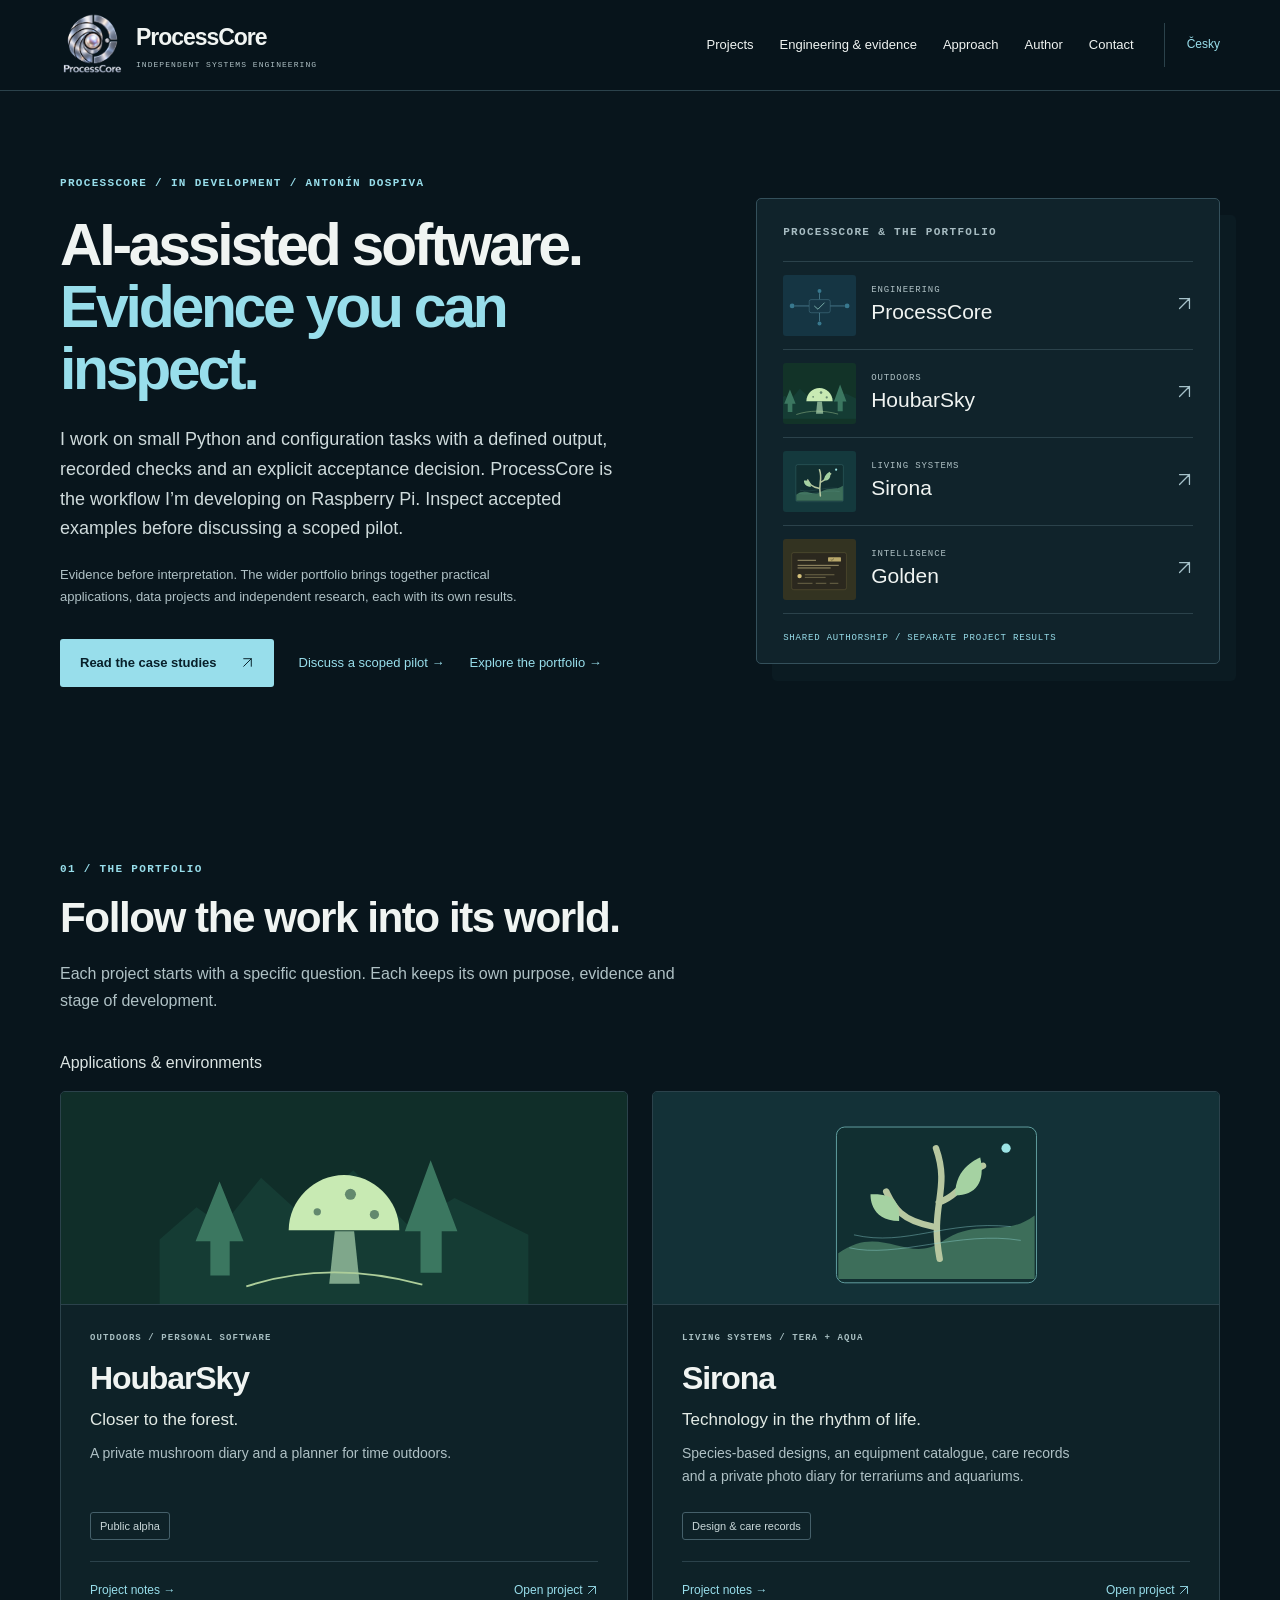
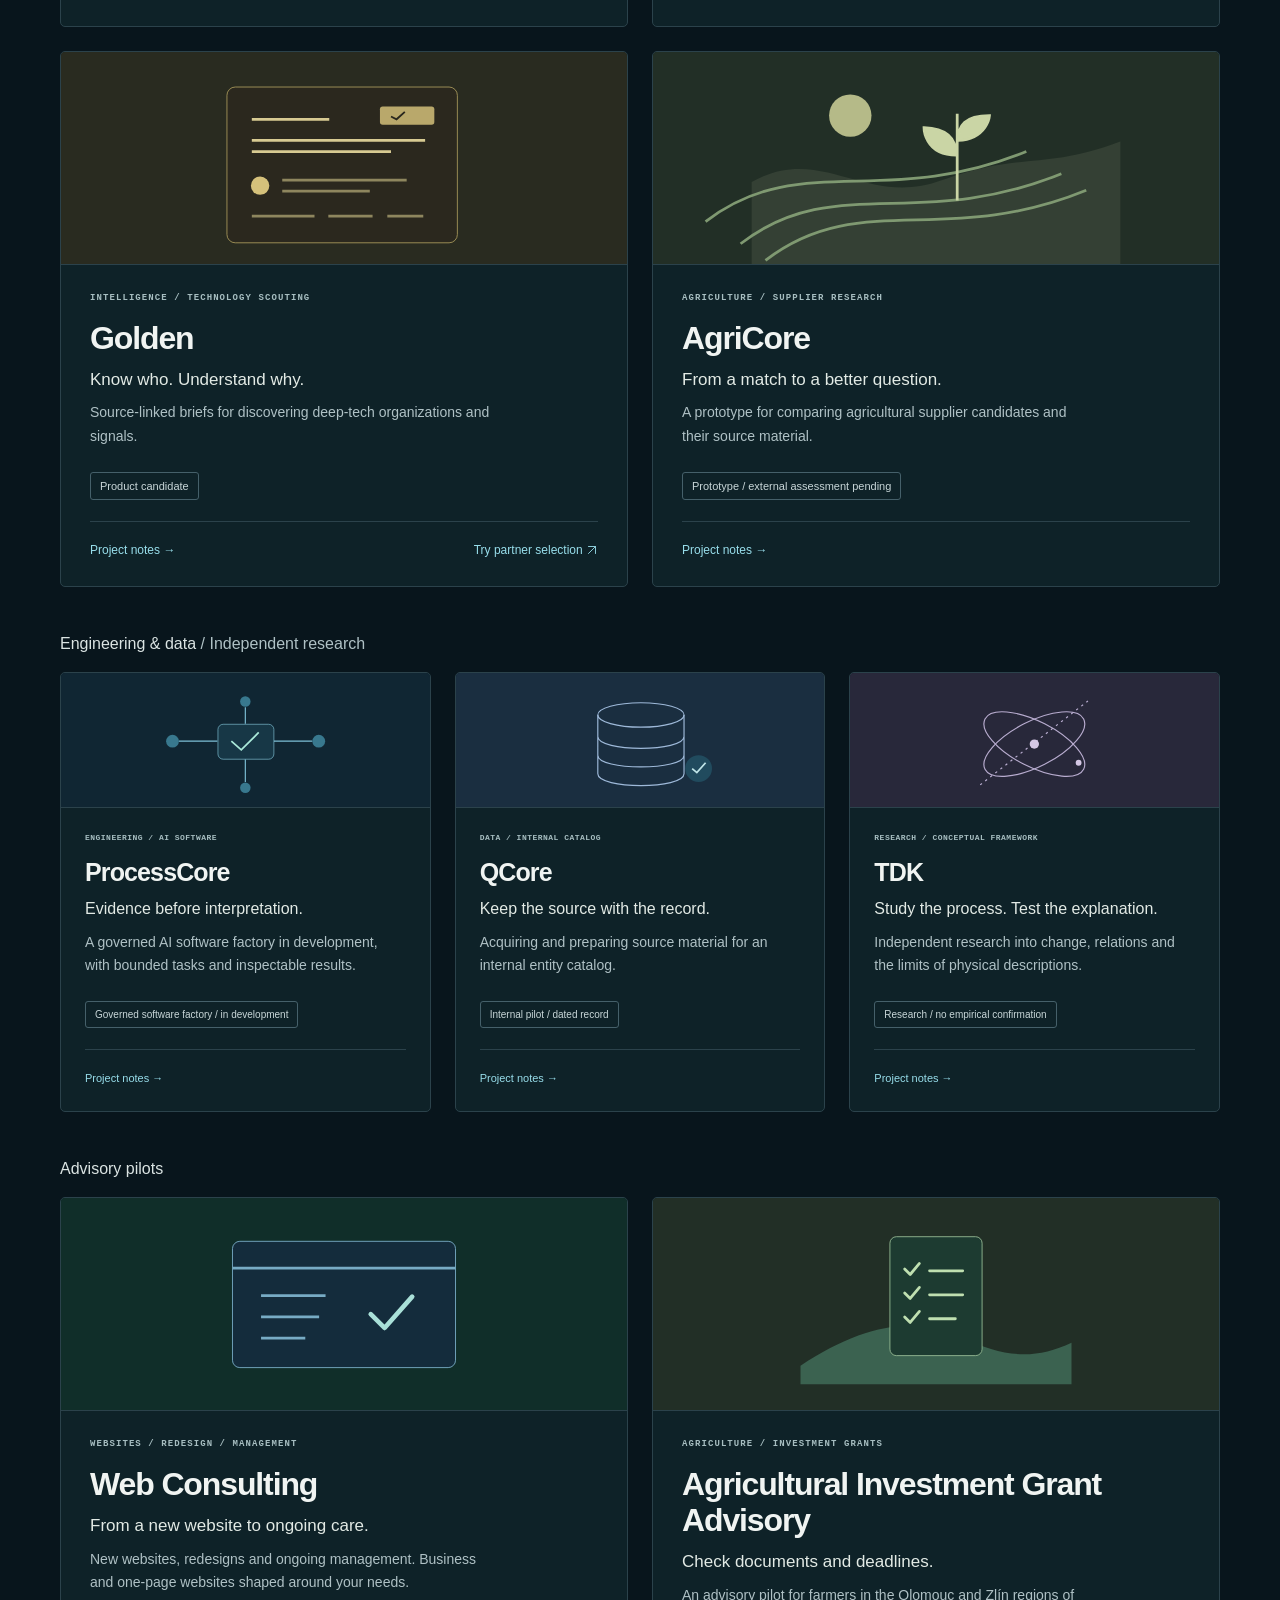
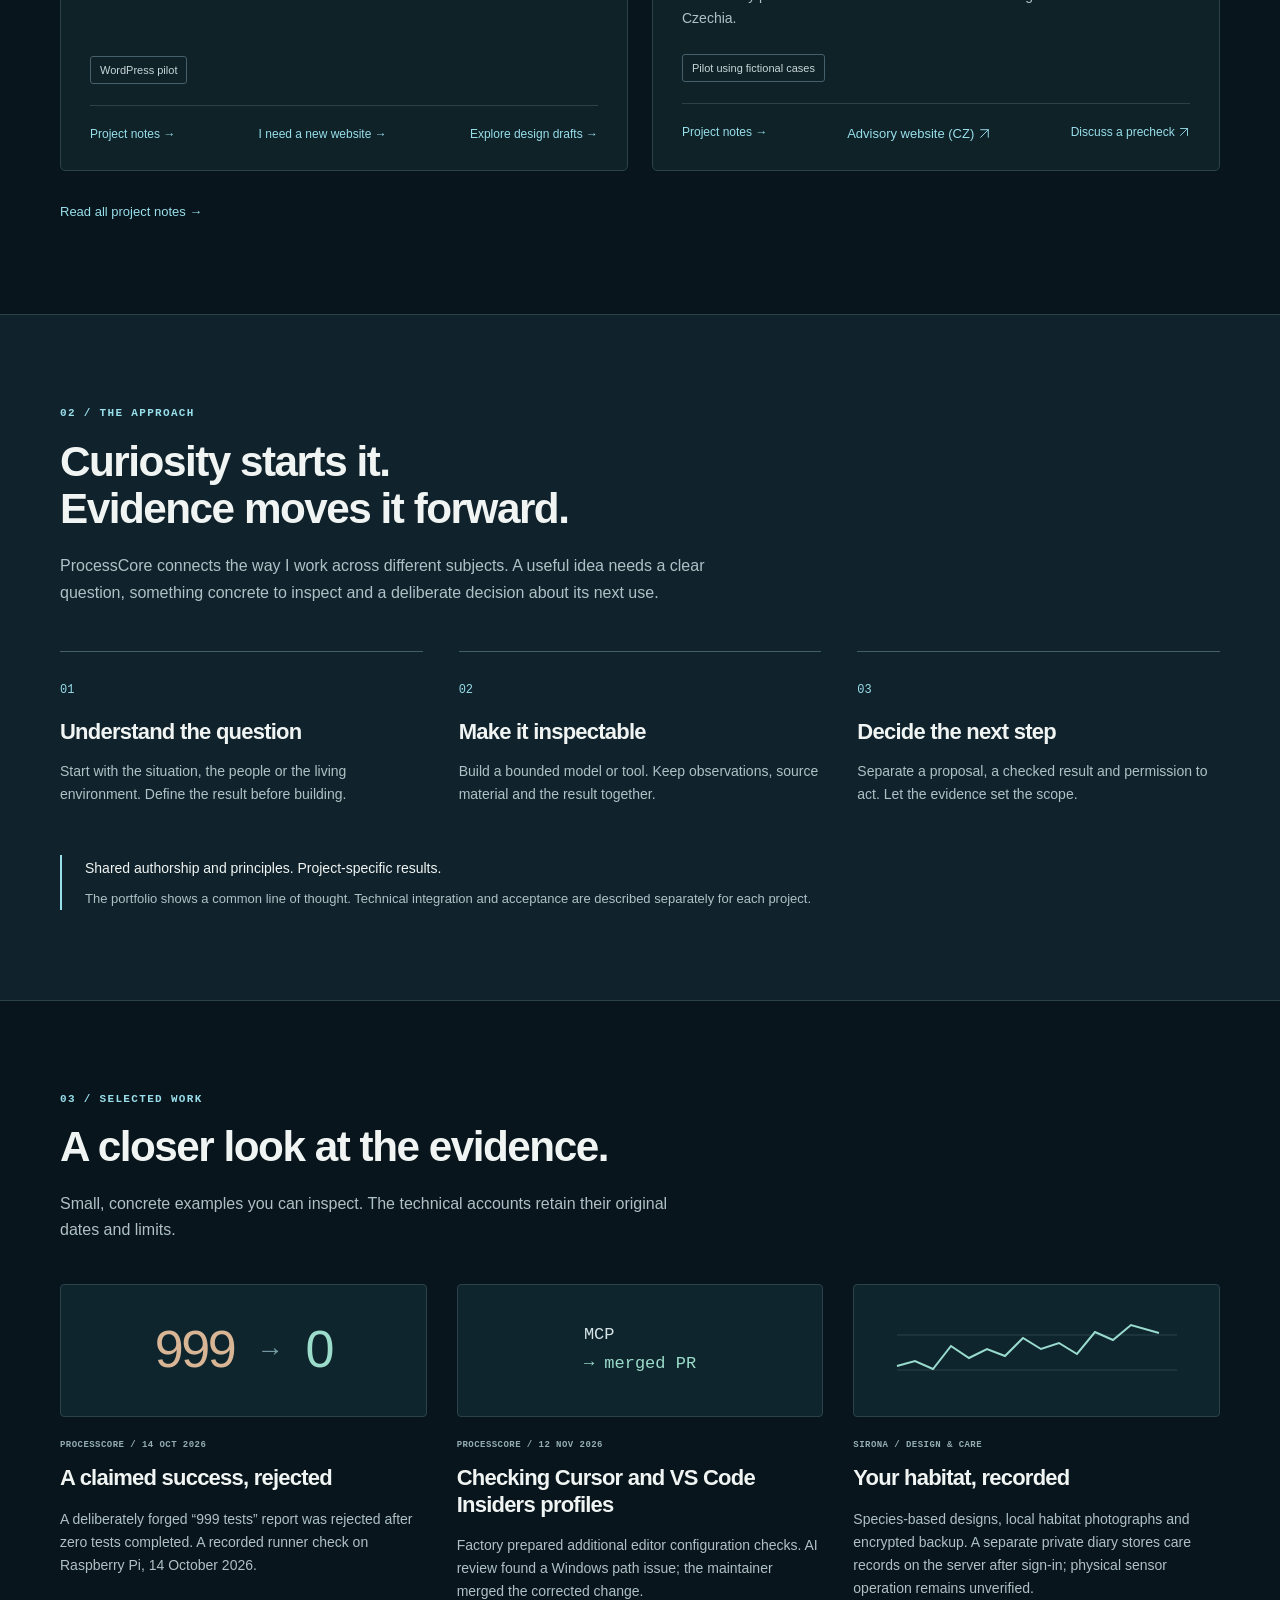
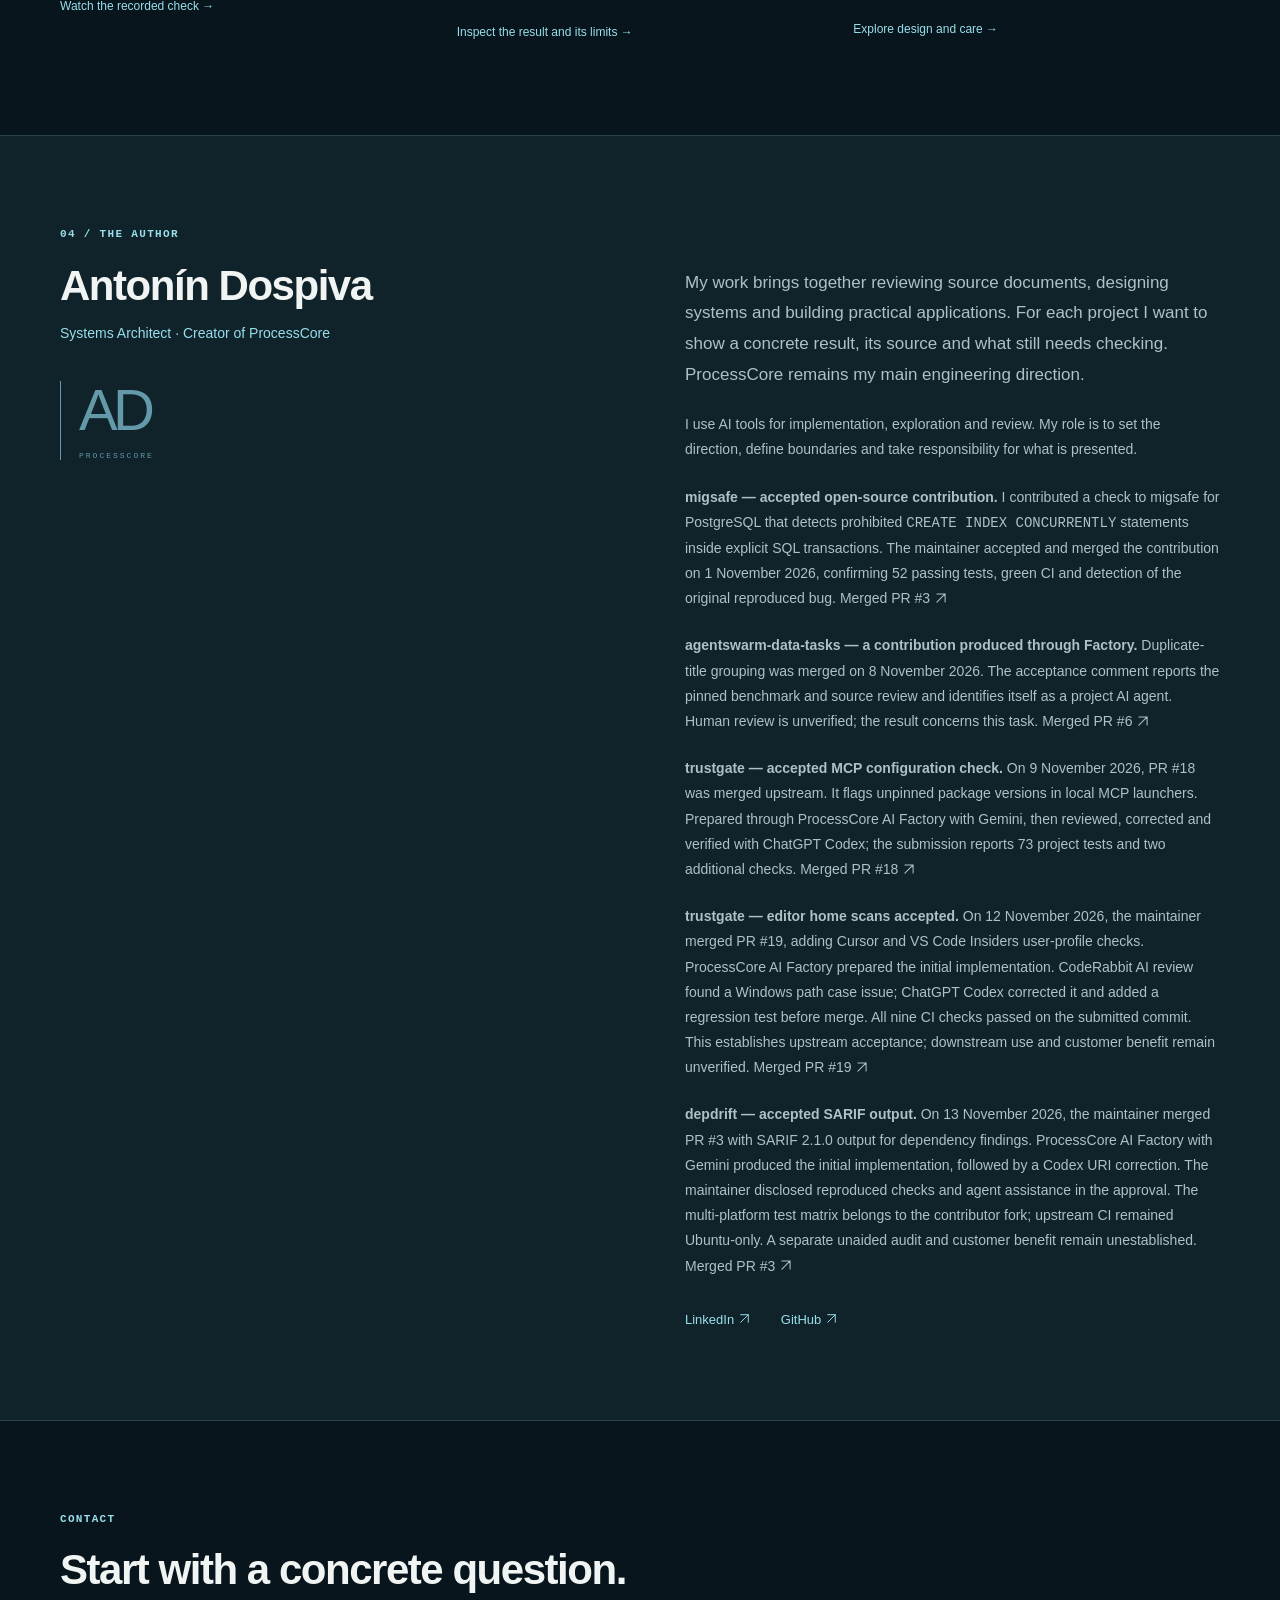
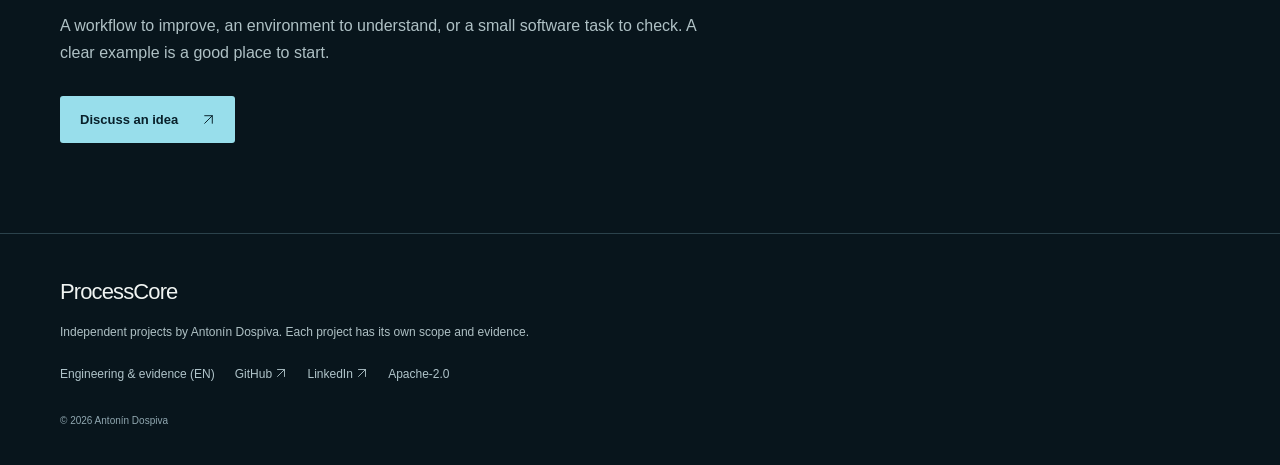
==== commit 4ca3260b: "Link the public agricultural advisory website from the portfolio" ====
--- a/index.html
+++ b/index.html
@@ -14,7 +14,7 @@
 <h3 class="group-title secondary-group">Advisory pilots</h3>
 <div class="project-grid">
 <article class="project-card data"><a class="art-link" href="projects.html#web-consulting" tabindex="-1" aria-hidden="true"><svg class="project-art" viewBox="0 0 400 230" aria-hidden="true" focusable="false"><rect x="79" y="47" width="242" height="137" rx="8" fill="#142c3c" stroke="#77abc4"/><path d="M79 76h242M110 106h70m-70 23h63m-63 23h48" stroke="#77abc4" stroke-width="3"/><path d="m229 126 15 15 30-34" fill="none" stroke="#a9e0d8" stroke-width="5" stroke-linecap="round" stroke-linejoin="round"/></svg></a><div class="card-content"><p class="eyebrow">WEBSITES / REDESIGN / MANAGEMENT</p><h3>Web Consulting</h3><p class="card-title">From a new website to ongoing care.</p><p class="card-description">New websites, redesigns and ongoing management. Business and one-page websites shaped around your needs.</p><p class="stage">WordPress pilot</p><div class="card-links"><a href="projects.html#web-consulting">Project notes <span aria-hidden="true">→</span><span class="sr-only"> — Web Consulting</span></a><a href="projects.html#website-creation">I need a new website →</a><a href="projects.html#website-drafts">Explore design drafts →</a></div></div></article>
-<article class="project-card agriculture"><a class="art-link" href="projects.html#agricultural-grant-advisory" tabindex="-1" aria-hidden="true"><svg class="project-art" viewBox="0 0 400 230" aria-hidden="true" focusable="false"><path d="M53 182c69-46 125-54 175-31 45 22 79 25 119 6v45H53Z" fill="#3b6250"/><rect x="150" y="42" width="100" height="129" rx="7" fill="#1d3b31" stroke="#93b691"/><path d="M193 79h36m-36 26h36m-36 26h28m-55-54 6 6 10-12m-16 32 6 6 10-12m-16 32 6 6 10-12" fill="none" stroke="#bfdfb0" stroke-width="3" stroke-linecap="round" stroke-linejoin="round"/></svg></a><div class="card-content"><p class="eyebrow">AGRICULTURE / INVESTMENT GRANTS</p><h3>Agricultural Investment Grant Advisory</h3><p class="card-title">Check documents and deadlines.</p><p class="card-description">An advisory pilot for farmers in the Olomouc and Zlín regions of Czechia.</p><p class="stage">Pilot using fictional cases</p><div class="card-links"><a href="projects.html#agricultural-grant-advisory">Project notes <span aria-hidden="true">→</span><span class="sr-only"> — Agricultural Investment Grant Advisory</span></a><a href="mailto:tondad80@gmail.com?subject=Agricultural%20grants%20%E2%80%94%20precheck%20discussion">Discuss a precheck <svg class="inline-arrow" width="16" height="16" viewBox="0 0 24 24" fill="none" stroke="currentColor" stroke-width="1.8" stroke-linecap="round" stroke-linejoin="round" aria-hidden="true" focusable="false"><path d="M5 19 19 5M5 5h14v14"/></svg></a></div></div></article>
+<article class="project-card agriculture"><a class="art-link" href="projects.html#agricultural-grant-advisory" tabindex="-1" aria-hidden="true"><svg class="project-art" viewBox="0 0 400 230" aria-hidden="true" focusable="false"><path d="M53 182c69-46 125-54 175-31 45 22 79 25 119 6v45H53Z" fill="#3b6250"/><rect x="150" y="42" width="100" height="129" rx="7" fill="#1d3b31" stroke="#93b691"/><path d="M193 79h36m-36 26h36m-36 26h28m-55-54 6 6 10-12m-16 32 6 6 10-12m-16 32 6 6 10-12" fill="none" stroke="#bfdfb0" stroke-width="3" stroke-linecap="round" stroke-linejoin="round"/></svg></a><div class="card-content"><p class="eyebrow">AGRICULTURE / INVESTMENT GRANTS</p><h3>Agricultural Investment Grant Advisory</h3><p class="card-title">Check documents and deadlines.</p><p class="card-description">An advisory pilot for farmers in the Olomouc and Zlín regions of Czechia.</p><p class="stage">Pilot using fictional cases</p><div class="card-links"><a href="projects.html#agricultural-grant-advisory">Project notes <span aria-hidden="true">→</span><span class="sr-only"> — Agricultural Investment Grant Advisory</span></a><a class="text-link" href="https://www.kosirska-ah.cz/">Advisory website (CZ) <svg class="inline-arrow" width="16" height="16" viewBox="0 0 24 24" fill="none" stroke="currentColor" stroke-width="1.8" stroke-linecap="round" stroke-linejoin="round" aria-hidden="true" focusable="false"><path d="M5 19 19 5M5 5h14v14"/></svg></a><a href="mailto:tondad80@gmail.com?subject=Agricultural%20grants%20%E2%80%94%20precheck%20discussion">Discuss a precheck <svg class="inline-arrow" width="16" height="16" viewBox="0 0 24 24" fill="none" stroke="currentColor" stroke-width="1.8" stroke-linecap="round" stroke-linejoin="round" aria-hidden="true" focusable="false"><path d="M5 19 19 5M5 5h14v14"/></svg></a></div></div></article>
 </div>
 <a class="text-link all-notes" href="projects.html">Read all project notes →</a></section>
 <section class="approach-section section" id="approach"><div class="wrap"><div class="section-heading"><p class="eyebrow">02 / THE APPROACH</p><h2>Curiosity starts it.<br>Evidence moves it forward.</h2><p>ProcessCore connects the way I work across different subjects. A useful idea needs a clear question, something concrete to inspect and a deliberate decision about its next use.</p></div><div class="steps"><article><span class="step-number">01</span><h3>Understand the question</h3><p>Start with the situation, the people or the living environment. Define the result before building.</p></article><article><span class="step-number">02</span><h3>Make it inspectable</h3><p>Build a bounded model or tool. Keep observations, source material and the result together.</p></article><article><span class="step-number">03</span><h3>Decide the next step</h3><p>Separate a proposal, a checked result and permission to act. Let the evidence set the scope.</p></article></div><div class="shared-note"><strong>Shared authorship and principles. Project-specific results.</strong><p>The portfolio shows a common line of thought. Technical integration and acceptance are described separately for each project.</p></div></div></section>
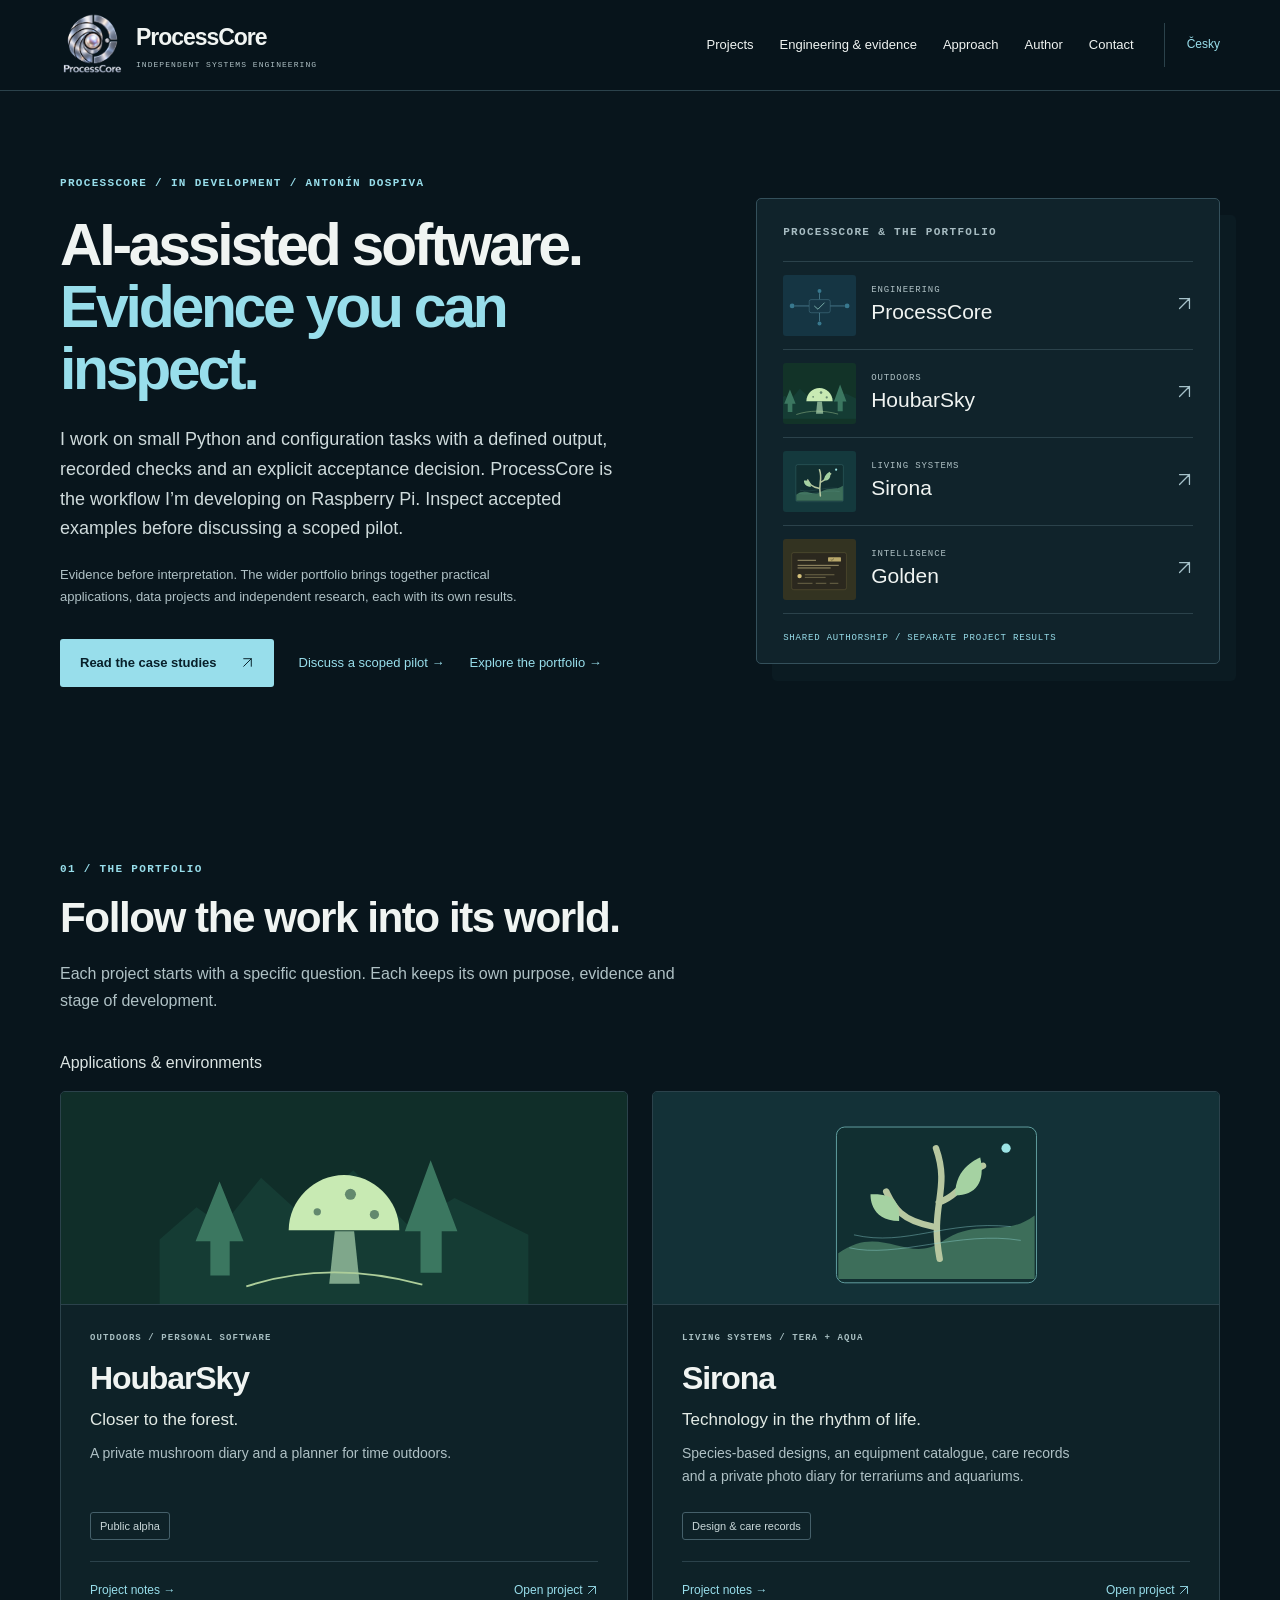
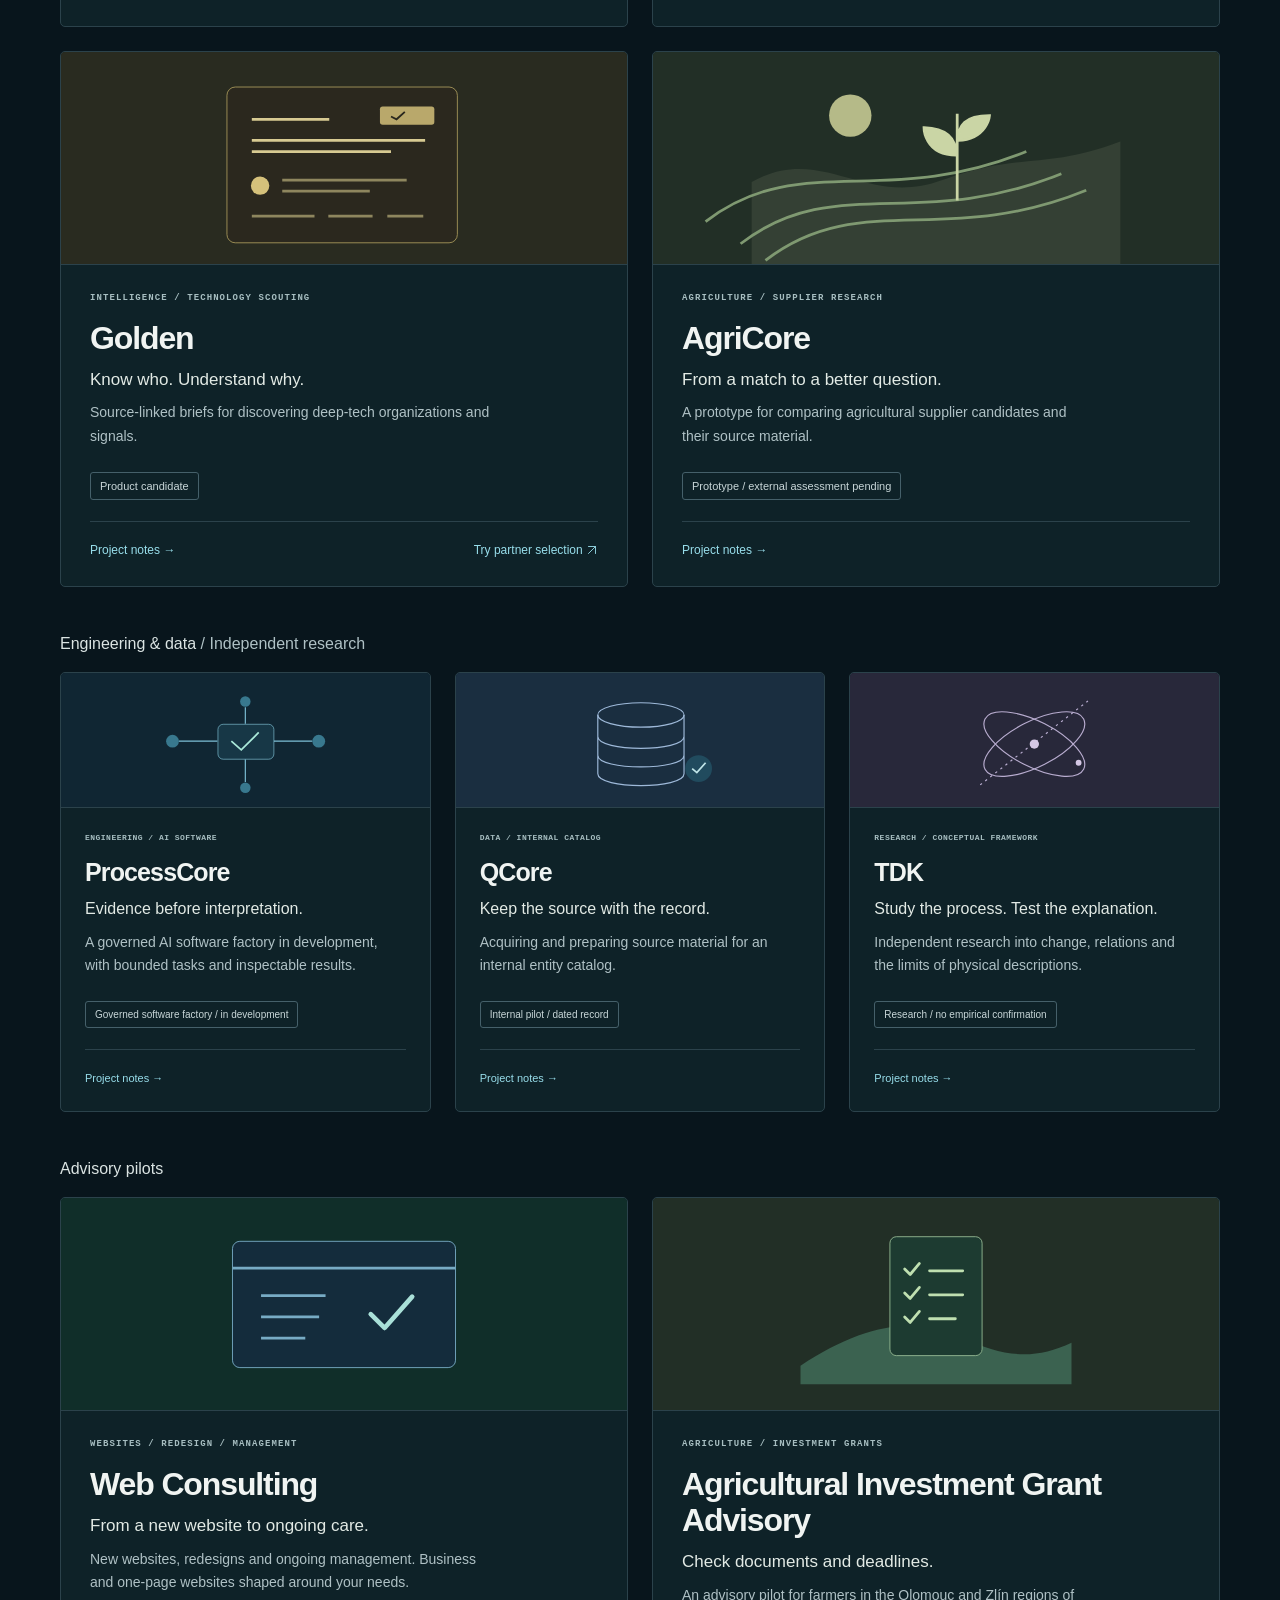
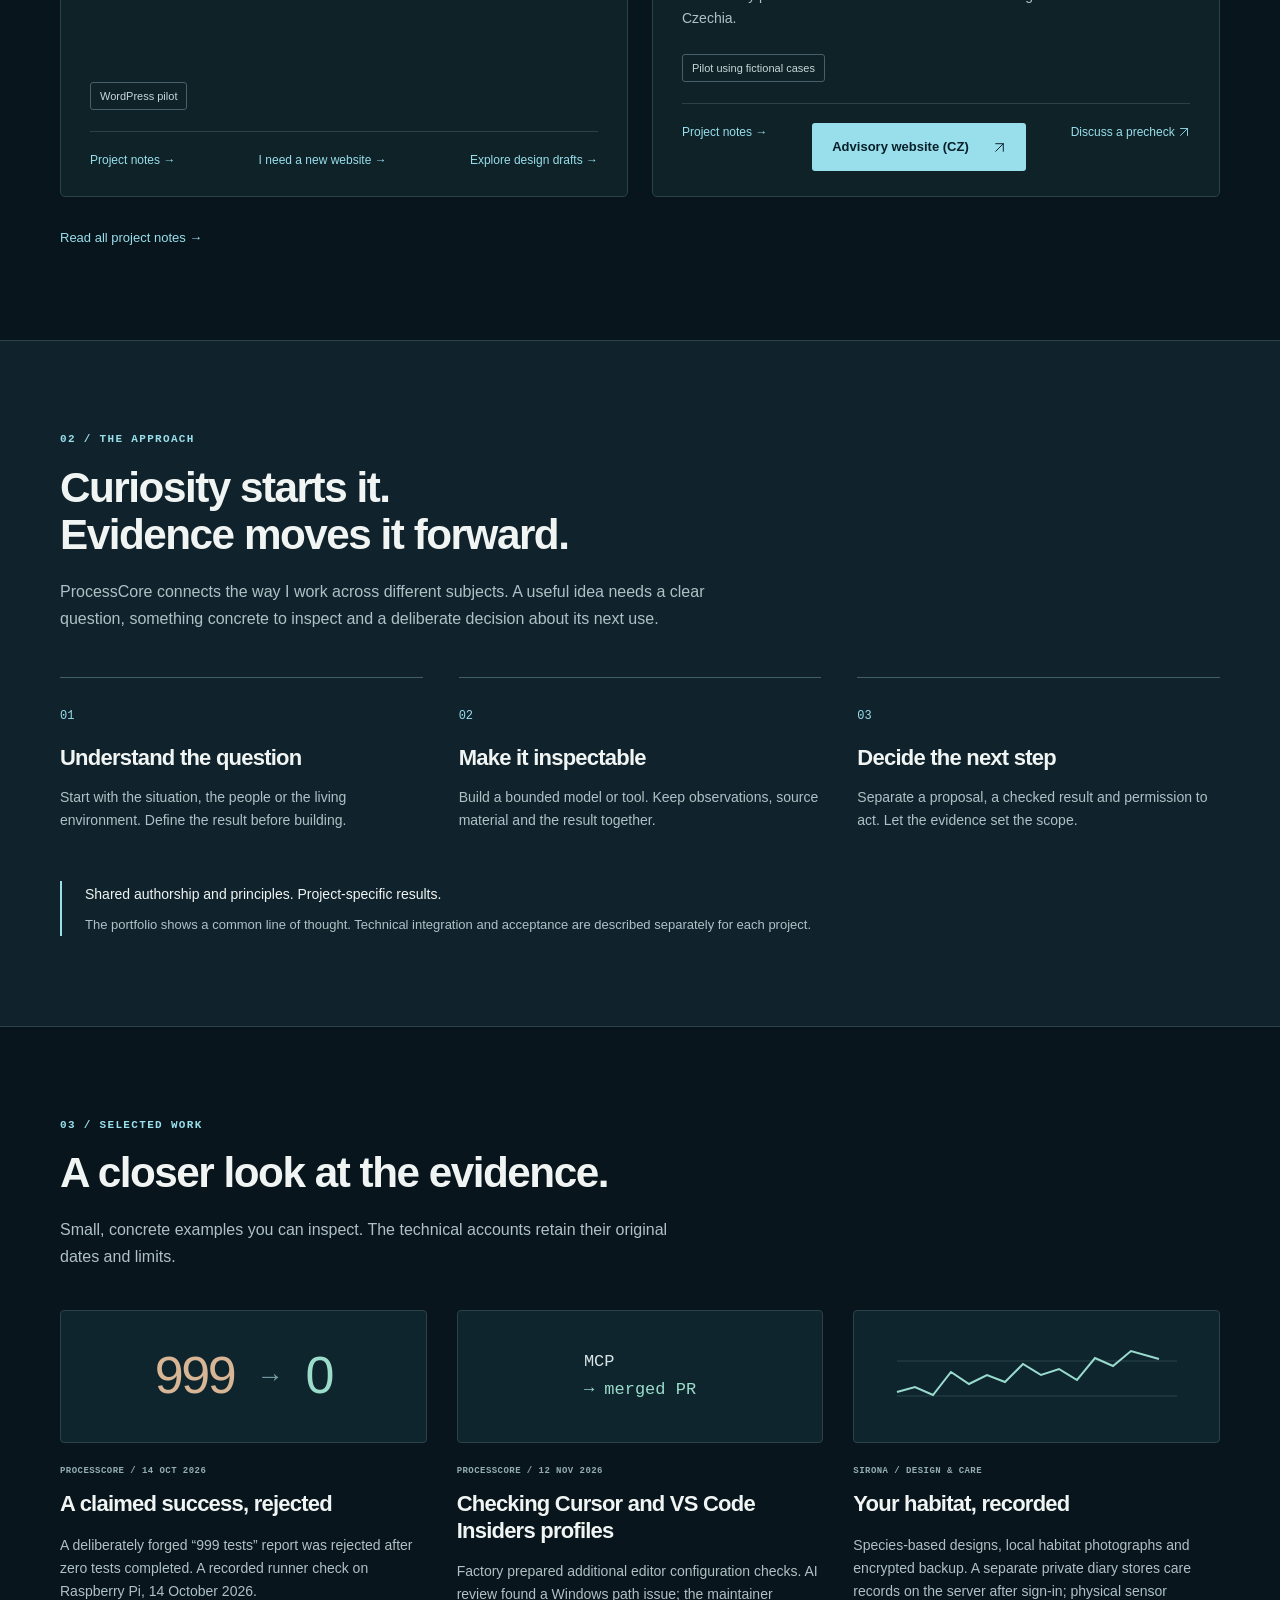
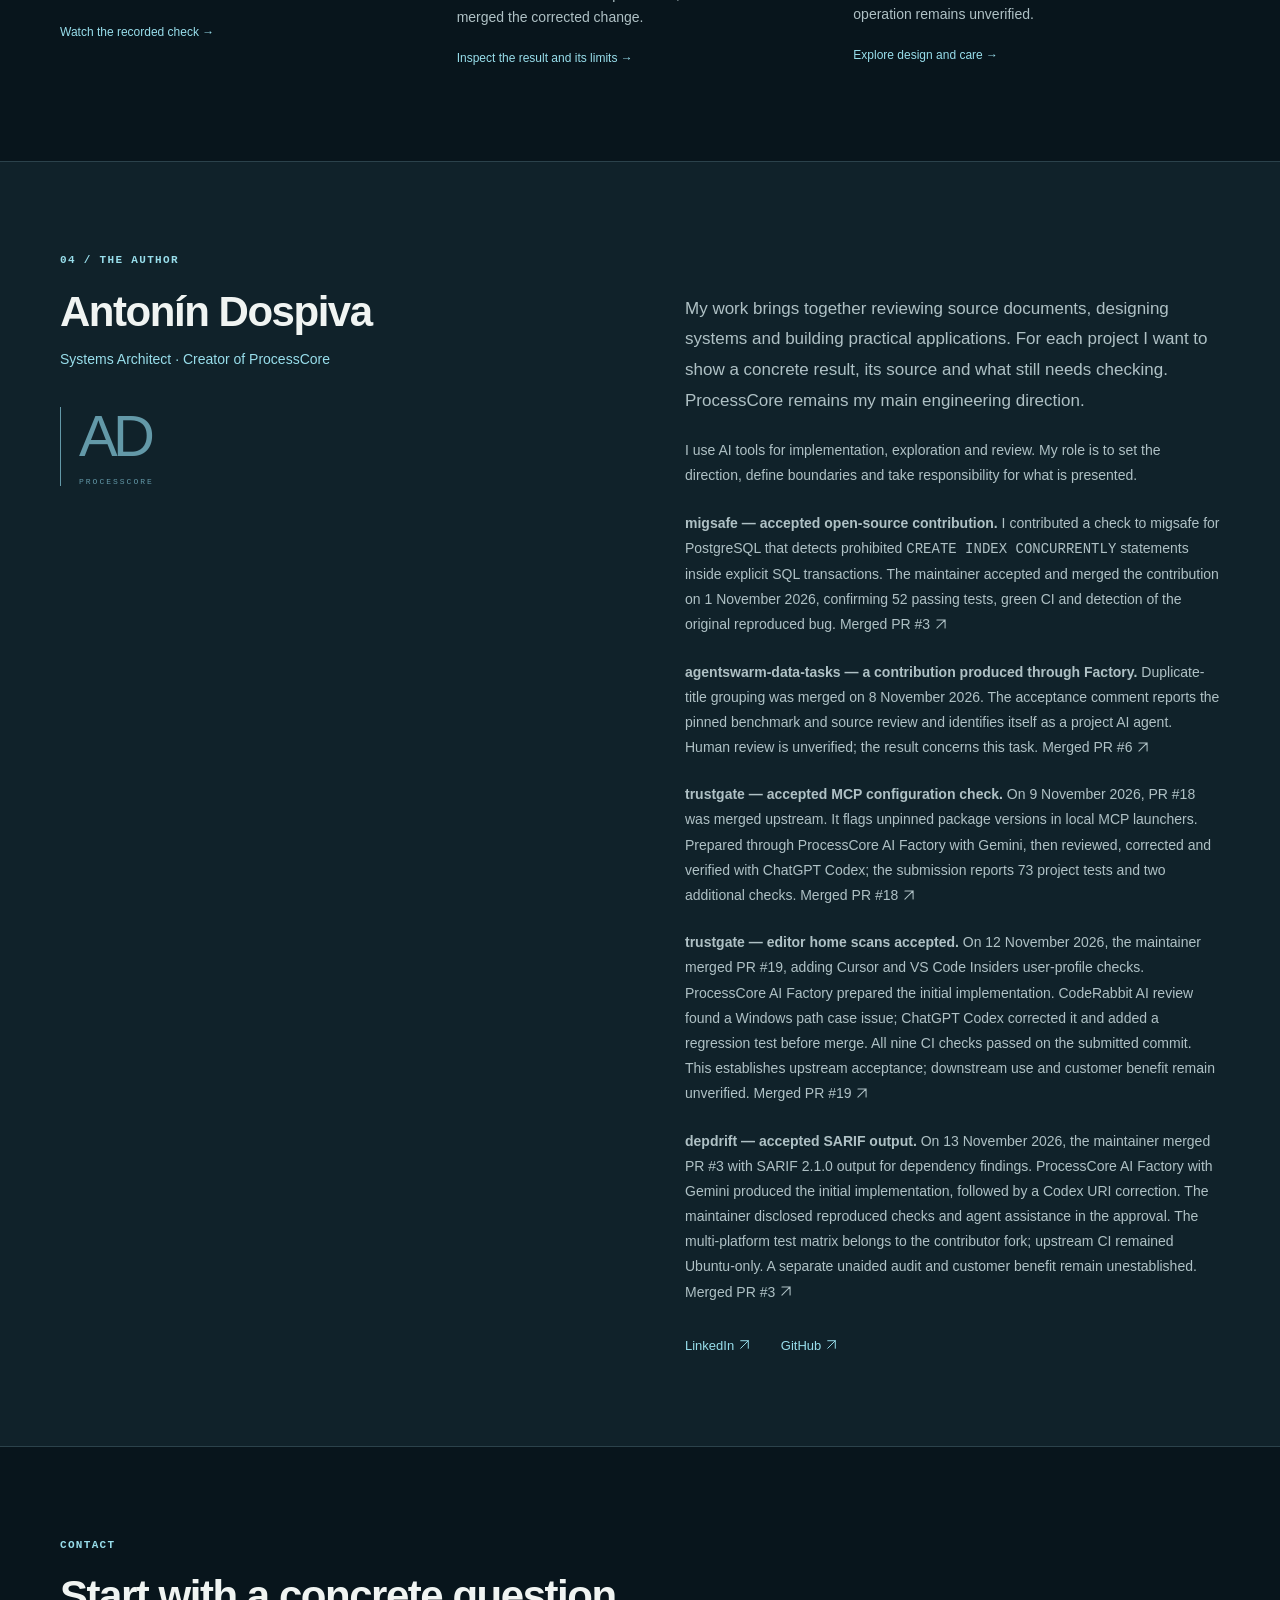
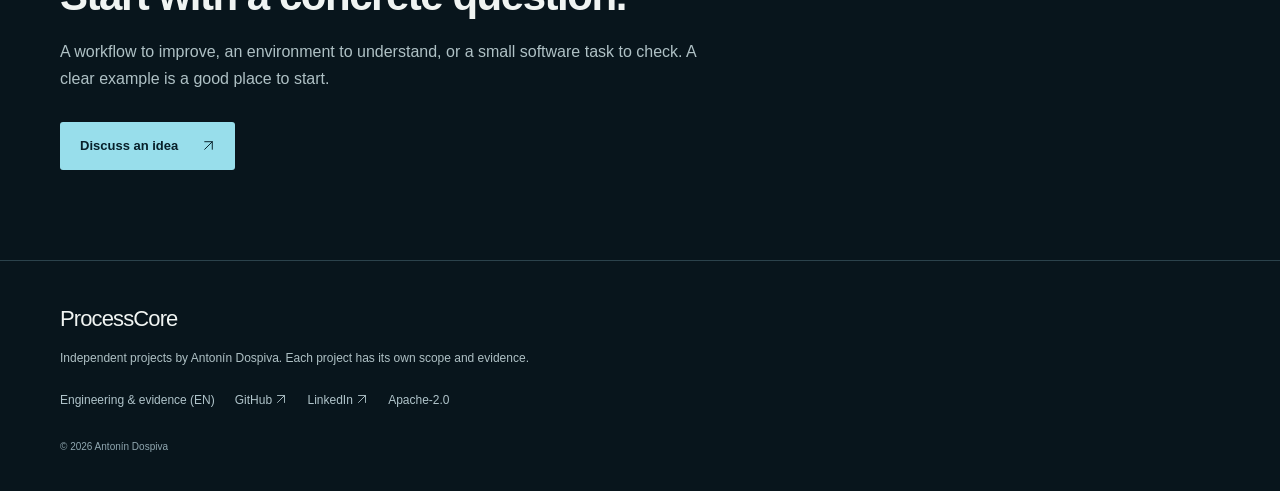
==== commit 47672d93: "Open advisory links outside embedded portfolio views" ====
--- a/index.html
+++ b/index.html
@@ -14,7 +14,7 @@
 <h3 class="group-title secondary-group">Advisory pilots</h3>
 <div class="project-grid">
 <article class="project-card data"><a class="art-link" href="projects.html#web-consulting" tabindex="-1" aria-hidden="true"><svg class="project-art" viewBox="0 0 400 230" aria-hidden="true" focusable="false"><rect x="79" y="47" width="242" height="137" rx="8" fill="#142c3c" stroke="#77abc4"/><path d="M79 76h242M110 106h70m-70 23h63m-63 23h48" stroke="#77abc4" stroke-width="3"/><path d="m229 126 15 15 30-34" fill="none" stroke="#a9e0d8" stroke-width="5" stroke-linecap="round" stroke-linejoin="round"/></svg></a><div class="card-content"><p class="eyebrow">WEBSITES / REDESIGN / MANAGEMENT</p><h3>Web Consulting</h3><p class="card-title">From a new website to ongoing care.</p><p class="card-description">New websites, redesigns and ongoing management. Business and one-page websites shaped around your needs.</p><p class="stage">WordPress pilot</p><div class="card-links"><a href="projects.html#web-consulting">Project notes <span aria-hidden="true">→</span><span class="sr-only"> — Web Consulting</span></a><a href="projects.html#website-creation">I need a new website →</a><a href="projects.html#website-drafts">Explore design drafts →</a></div></div></article>
-<article class="project-card agriculture"><a class="art-link" href="projects.html#agricultural-grant-advisory" tabindex="-1" aria-hidden="true"><svg class="project-art" viewBox="0 0 400 230" aria-hidden="true" focusable="false"><path d="M53 182c69-46 125-54 175-31 45 22 79 25 119 6v45H53Z" fill="#3b6250"/><rect x="150" y="42" width="100" height="129" rx="7" fill="#1d3b31" stroke="#93b691"/><path d="M193 79h36m-36 26h36m-36 26h28m-55-54 6 6 10-12m-16 32 6 6 10-12m-16 32 6 6 10-12" fill="none" stroke="#bfdfb0" stroke-width="3" stroke-linecap="round" stroke-linejoin="round"/></svg></a><div class="card-content"><p class="eyebrow">AGRICULTURE / INVESTMENT GRANTS</p><h3>Agricultural Investment Grant Advisory</h3><p class="card-title">Check documents and deadlines.</p><p class="card-description">An advisory pilot for farmers in the Olomouc and Zlín regions of Czechia.</p><p class="stage">Pilot using fictional cases</p><div class="card-links"><a href="projects.html#agricultural-grant-advisory">Project notes <span aria-hidden="true">→</span><span class="sr-only"> — Agricultural Investment Grant Advisory</span></a><a class="text-link" href="https://www.kosirska-ah.cz/">Advisory website (CZ) <svg class="inline-arrow" width="16" height="16" viewBox="0 0 24 24" fill="none" stroke="currentColor" stroke-width="1.8" stroke-linecap="round" stroke-linejoin="round" aria-hidden="true" focusable="false"><path d="M5 19 19 5M5 5h14v14"/></svg></a><a href="mailto:tondad80@gmail.com?subject=Agricultural%20grants%20%E2%80%94%20precheck%20discussion">Discuss a precheck <svg class="inline-arrow" width="16" height="16" viewBox="0 0 24 24" fill="none" stroke="currentColor" stroke-width="1.8" stroke-linecap="round" stroke-linejoin="round" aria-hidden="true" focusable="false"><path d="M5 19 19 5M5 5h14v14"/></svg></a></div></div></article>
+<article class="project-card agriculture"><a class="art-link" href="projects.html#agricultural-grant-advisory" tabindex="-1" aria-hidden="true"><svg class="project-art" viewBox="0 0 400 230" aria-hidden="true" focusable="false"><path d="M53 182c69-46 125-54 175-31 45 22 79 25 119 6v45H53Z" fill="#3b6250"/><rect x="150" y="42" width="100" height="129" rx="7" fill="#1d3b31" stroke="#93b691"/><path d="M193 79h36m-36 26h36m-36 26h28m-55-54 6 6 10-12m-16 32 6 6 10-12m-16 32 6 6 10-12" fill="none" stroke="#bfdfb0" stroke-width="3" stroke-linecap="round" stroke-linejoin="round"/></svg></a><div class="card-content"><p class="eyebrow">AGRICULTURE / INVESTMENT GRANTS</p><h3>Agricultural Investment Grant Advisory</h3><p class="card-title">Check documents and deadlines.</p><p class="card-description">An advisory pilot for farmers in the Olomouc and Zlín regions of Czechia.</p><p class="stage">Pilot using fictional cases</p><div class="card-links"><a href="projects.html#agricultural-grant-advisory">Project notes <span aria-hidden="true">→</span><span class="sr-only"> — Agricultural Investment Grant Advisory</span></a><a class="button" href="https://www.kosirska-ah.cz/" target="_blank" rel="noopener noreferrer">Advisory website (CZ) <svg class="inline-arrow" width="16" height="16" viewBox="0 0 24 24" fill="none" stroke="currentColor" stroke-width="1.8" stroke-linecap="round" stroke-linejoin="round" aria-hidden="true" focusable="false"><path d="M5 19 19 5M5 5h14v14"/></svg><span class="sr-only"> (opens in a new window)</span></a><a href="mailto:tondad80@gmail.com?subject=Agricultural%20grants%20%E2%80%94%20precheck%20discussion">Discuss a precheck <svg class="inline-arrow" width="16" height="16" viewBox="0 0 24 24" fill="none" stroke="currentColor" stroke-width="1.8" stroke-linecap="round" stroke-linejoin="round" aria-hidden="true" focusable="false"><path d="M5 19 19 5M5 5h14v14"/></svg></a></div></div></article>
 </div>
 <a class="text-link all-notes" href="projects.html">Read all project notes →</a></section>
 <section class="approach-section section" id="approach"><div class="wrap"><div class="section-heading"><p class="eyebrow">02 / THE APPROACH</p><h2>Curiosity starts it.<br>Evidence moves it forward.</h2><p>ProcessCore connects the way I work across different subjects. A useful idea needs a clear question, something concrete to inspect and a deliberate decision about its next use.</p></div><div class="steps"><article><span class="step-number">01</span><h3>Understand the question</h3><p>Start with the situation, the people or the living environment. Define the result before building.</p></article><article><span class="step-number">02</span><h3>Make it inspectable</h3><p>Build a bounded model or tool. Keep observations, source material and the result together.</p></article><article><span class="step-number">03</span><h3>Decide the next step</h3><p>Separate a proposal, a checked result and permission to act. Let the evidence set the scope.</p></article></div><div class="shared-note"><strong>Shared authorship and principles. Project-specific results.</strong><p>The portfolio shows a common line of thought. Technical integration and acceptance are described separately for each project.</p></div></div></section>
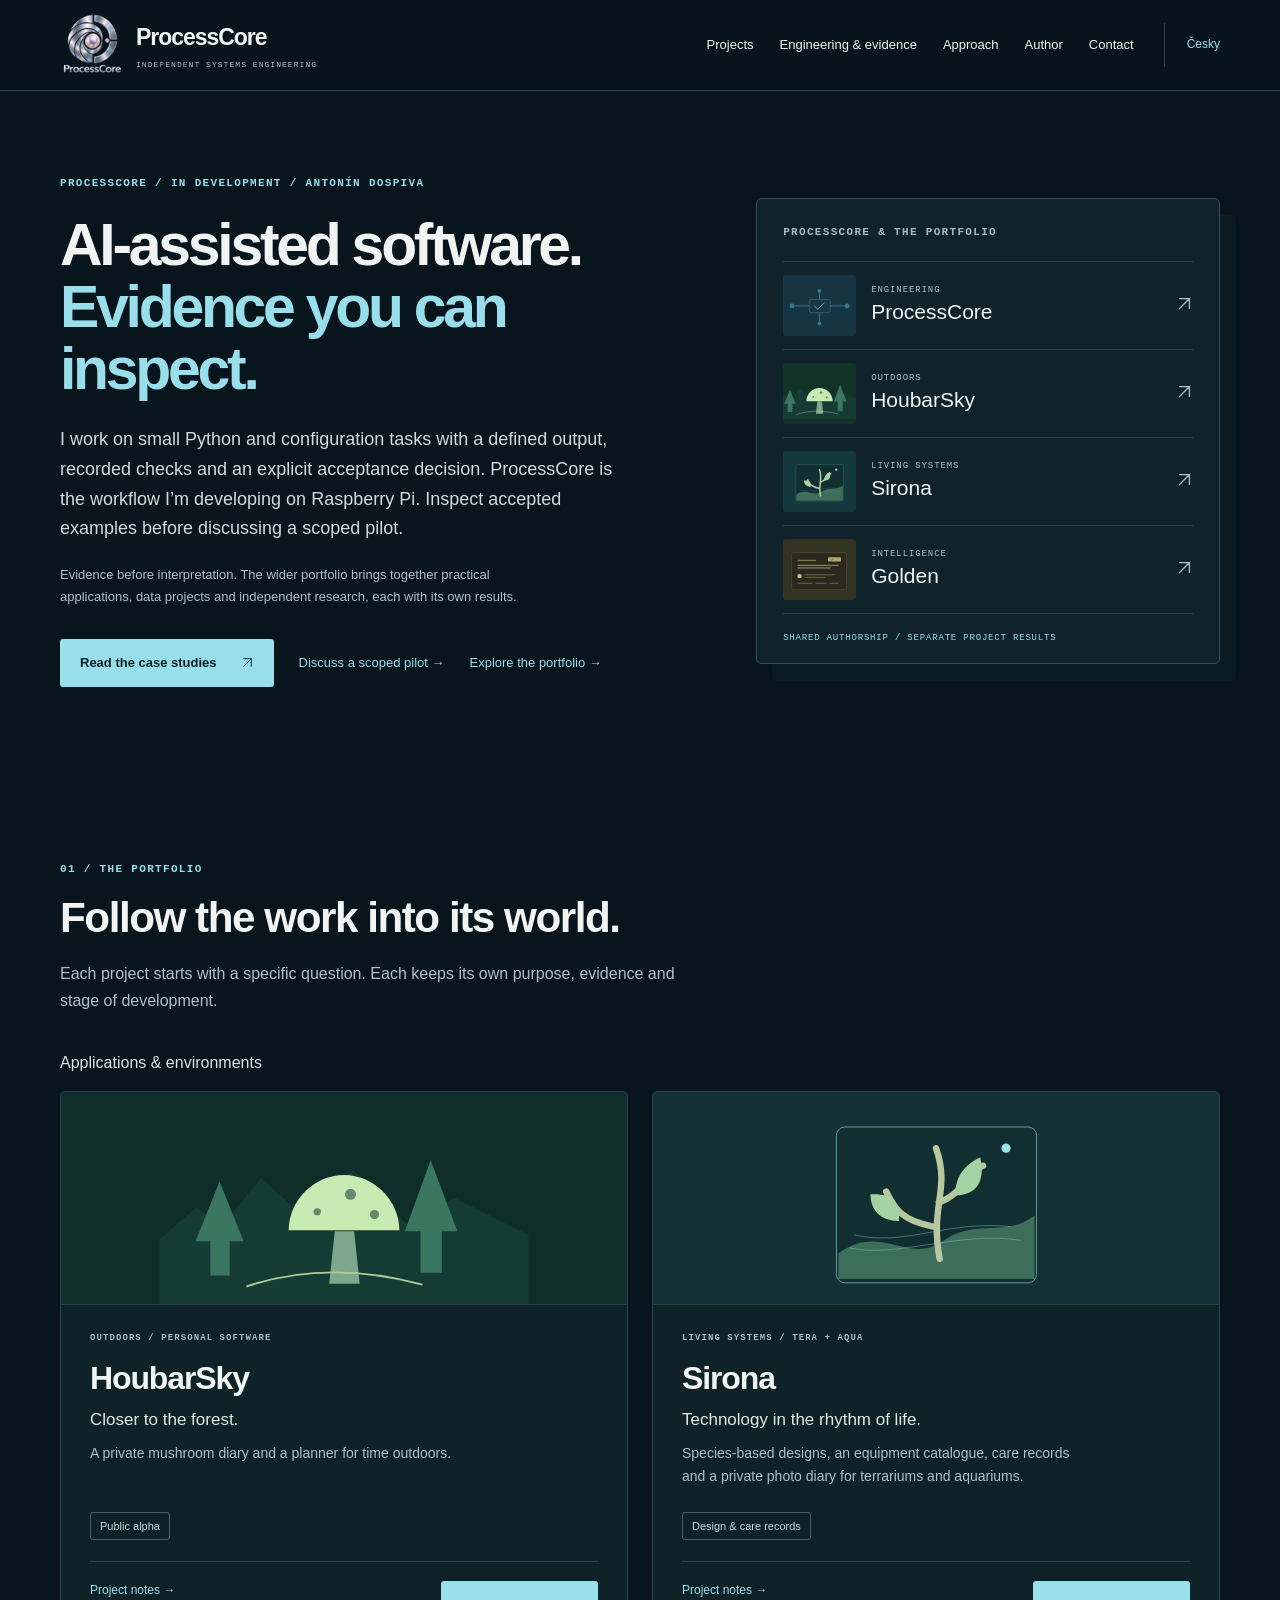
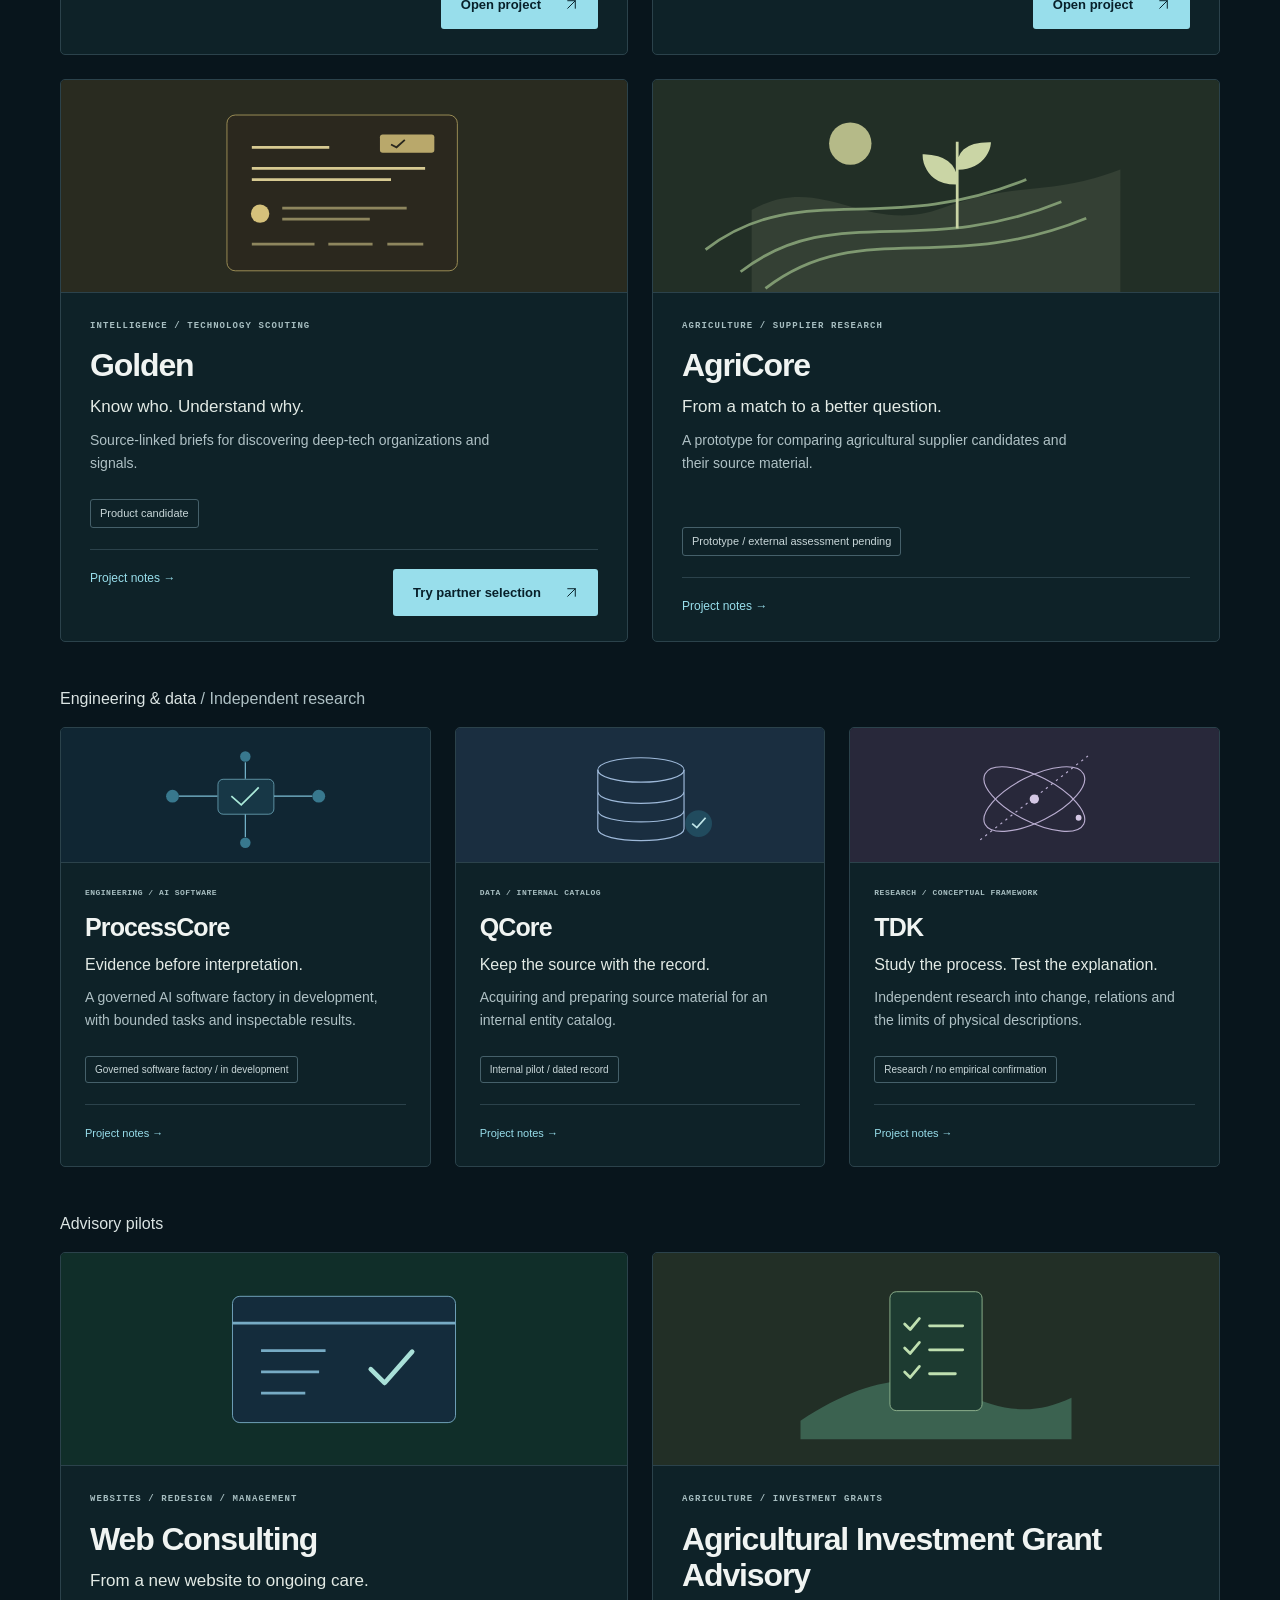
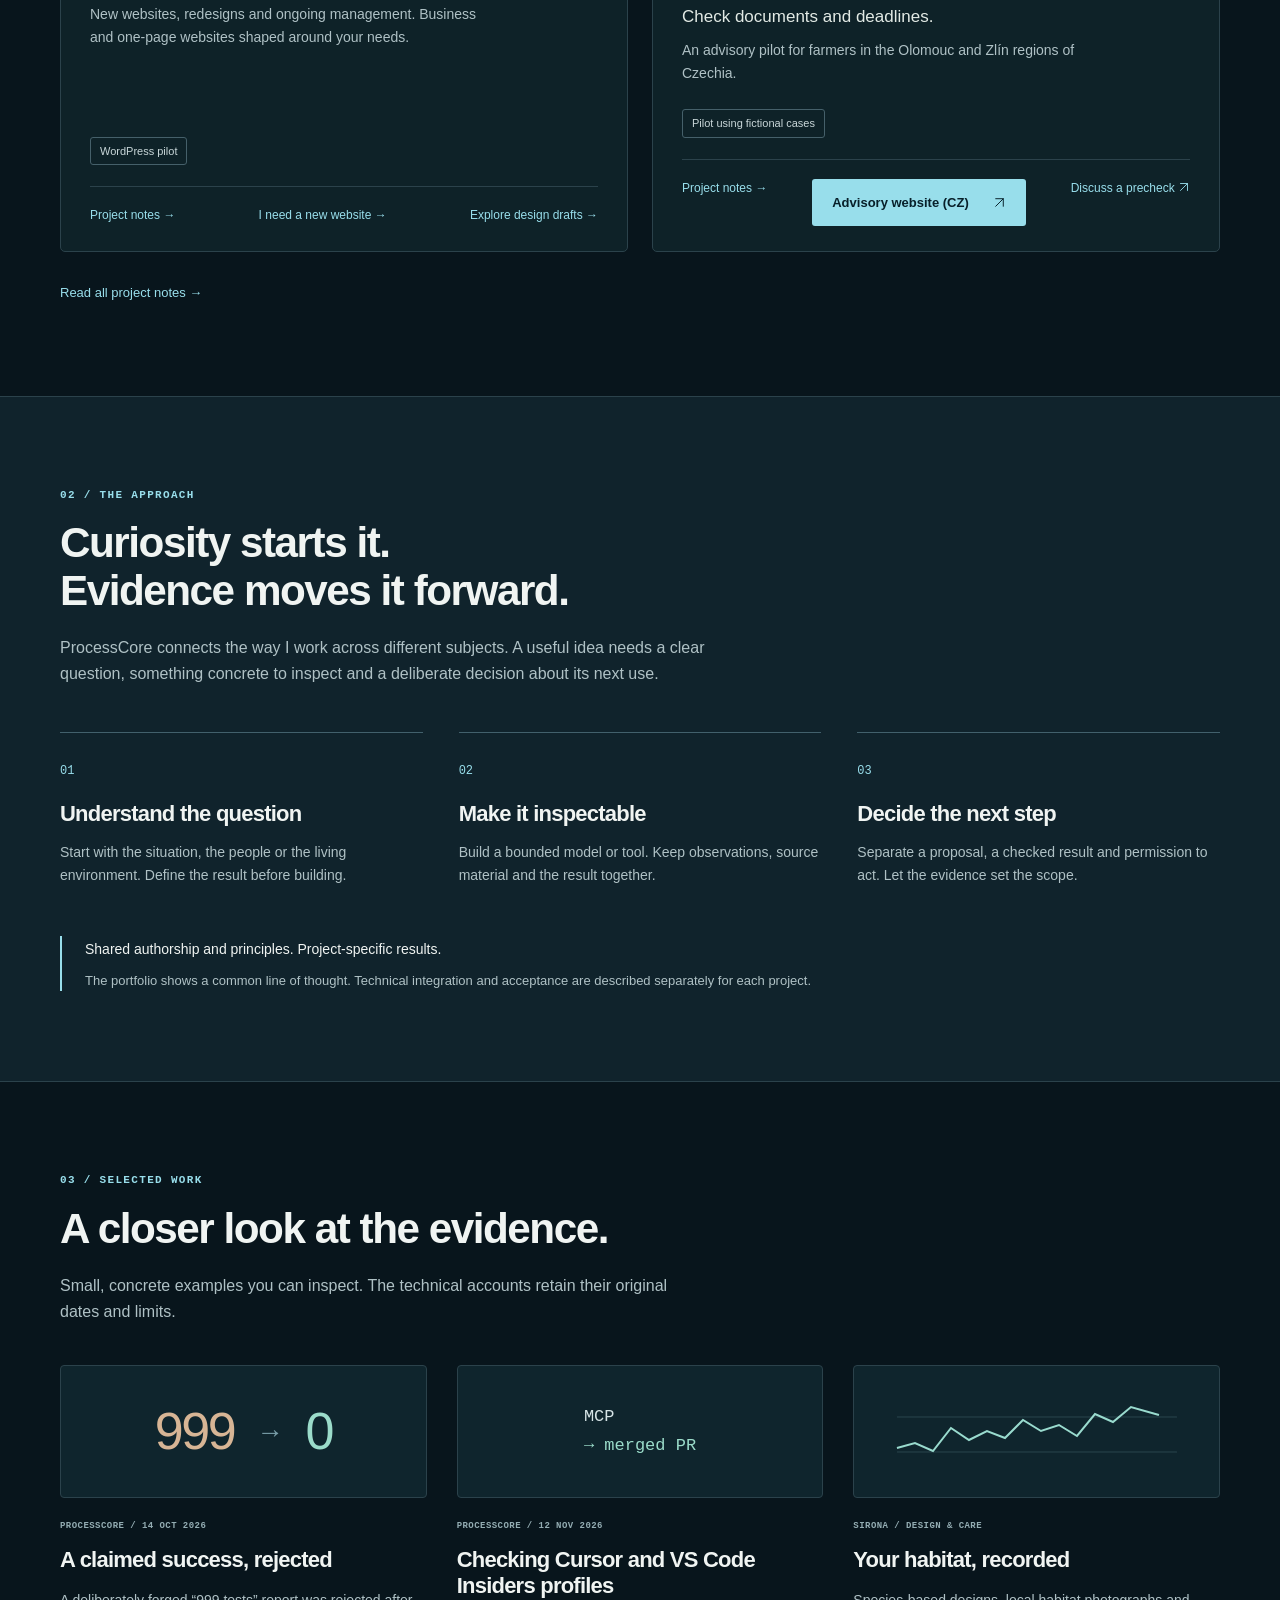
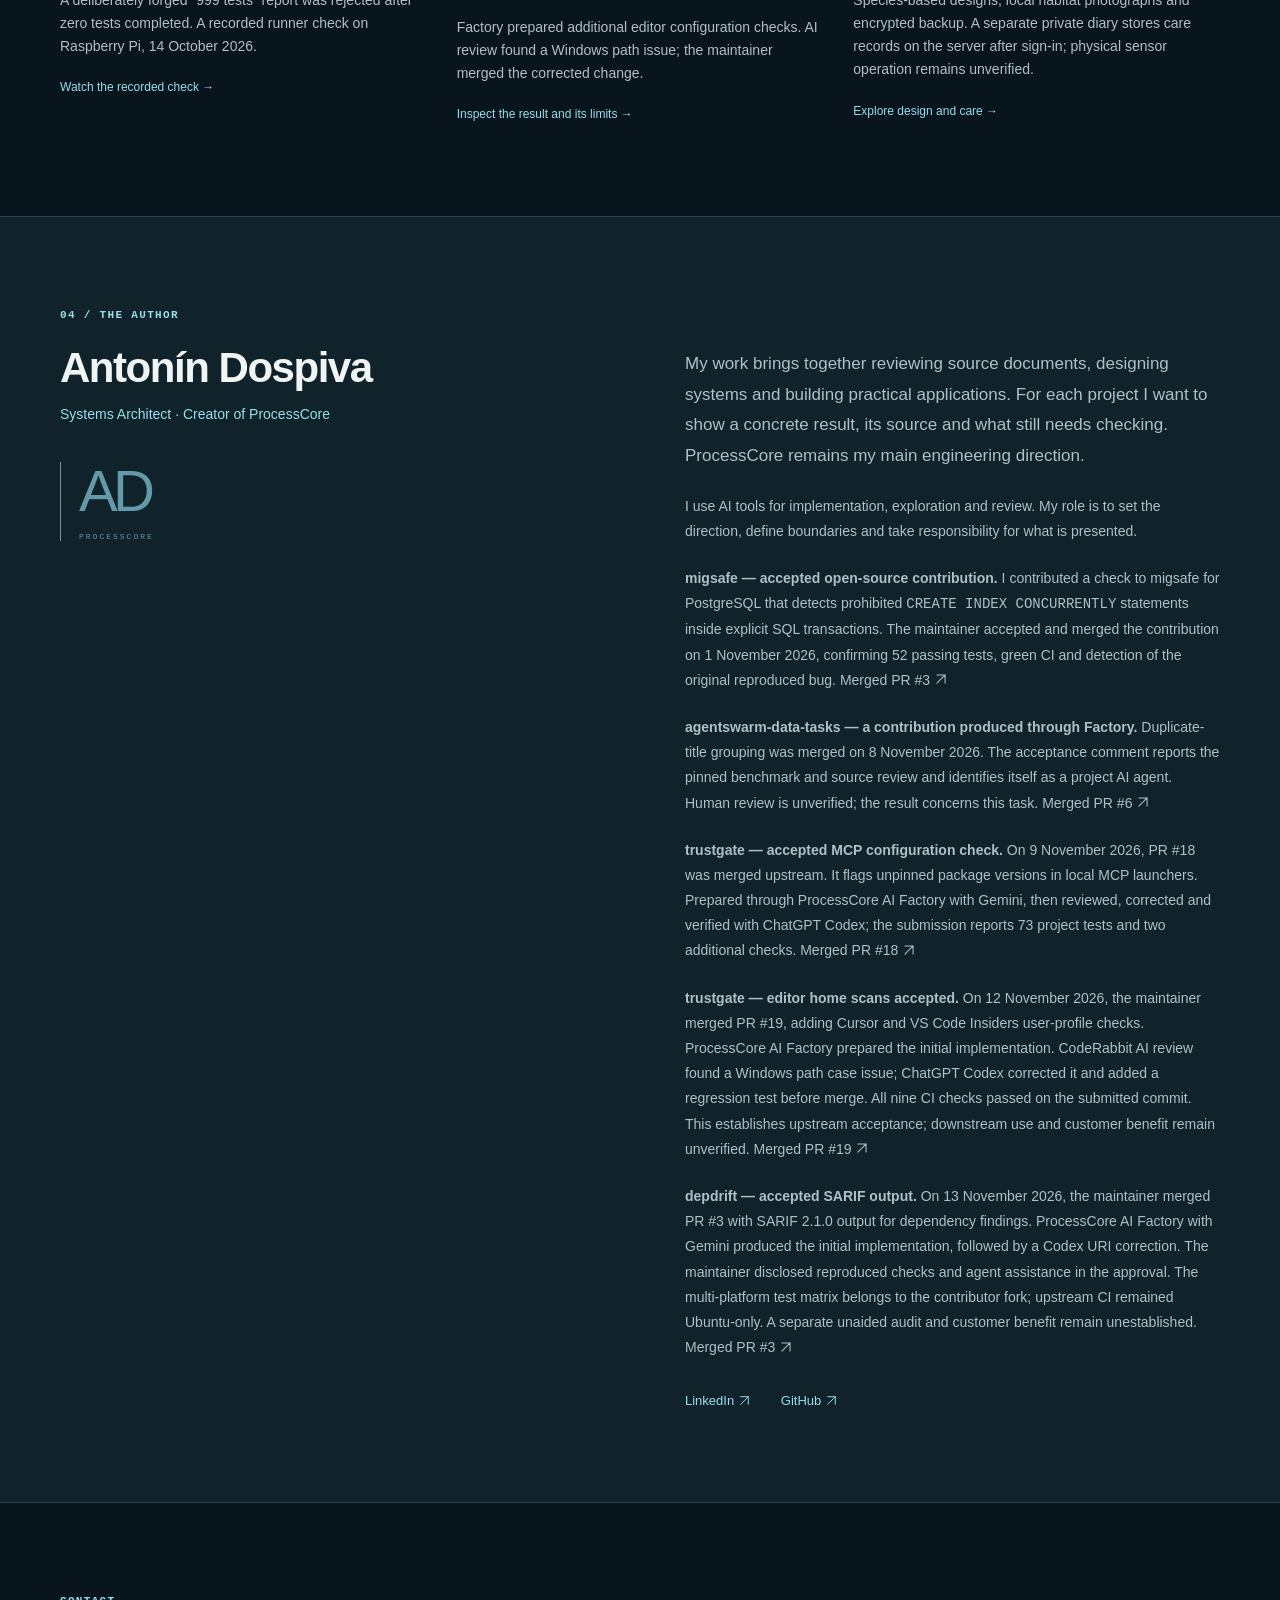
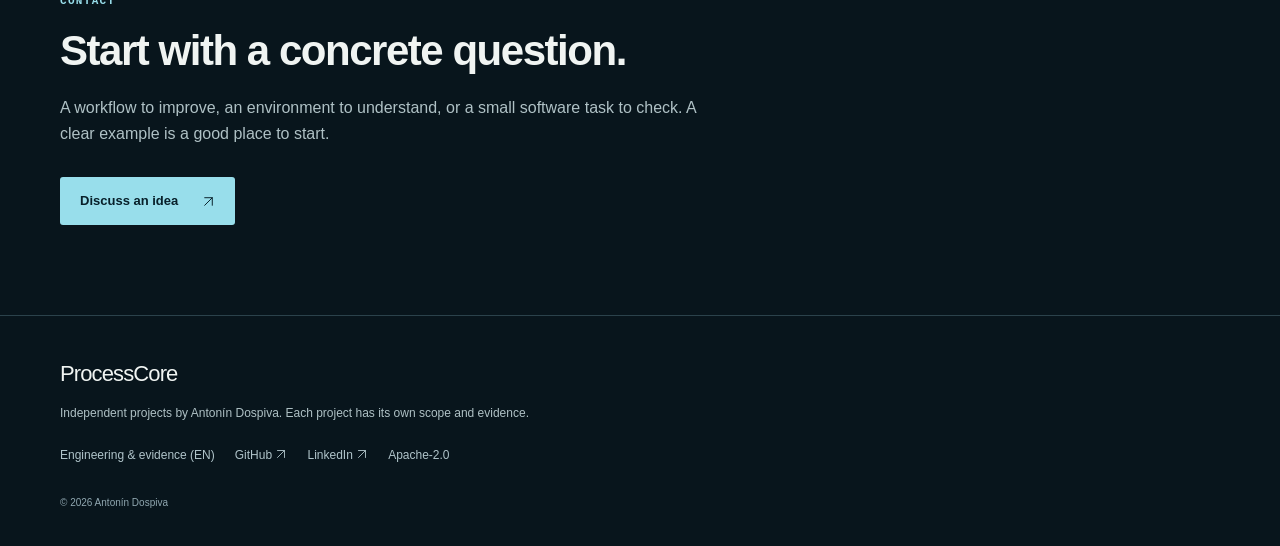
==== commit f8570a37: "Open current portfolio external websites in separate tabs" ====
--- a/index.html
+++ b/index.html
@@ -10,7 +10,7 @@
 <header class="site-header"><div class="wrap nav-wrap"><a class="brand" href="index.html" aria-label="ProcessCore — Home"><img class="brand-logo" src="processcore-logo.png" width="64" height="64" alt="" decoding="async"><span>ProcessCore<small>INDEPENDENT SYSTEMS ENGINEERING</small></span></a>
 <nav aria-label="Main navigation"><a href="index.html#projects">Projects</a><a href="engineering.html">Engineering &amp; evidence</a><a href="index.html#approach">Approach</a><a href="index.html#about">Author</a><a href="index.html#contact">Contact</a></nav>
 <a class="language" lang="cs" hreflang="cs" href="cs.html">Česky</a></div></header><main id="main" tabindex="-1"><section class="hero wrap" id="top"><div class="hero-copy"><p class="eyebrow">PROCESSCORE / IN DEVELOPMENT / ANTONÍN DOSPIVA</p><h1>AI-assisted software.<br><span>Evidence you can inspect.</span></h1><p class="hero-intro">I work on small Python and configuration tasks with a defined output, recorded checks and an explicit acceptance decision. ProcessCore is the workflow I’m developing on Raspberry Pi. Inspect accepted examples before discussing a scoped pilot.</p><p class="hero-root">Evidence before interpretation. The wider portfolio brings together practical applications, data projects and independent research, each with its own results.</p><div class="actions"><a class="button" href="engineering.html#case-studies">Read the case studies <span aria-hidden="true"><svg class="inline-arrow" width="16" height="16" viewBox="0 0 24 24" fill="none" stroke="currentColor" stroke-width="1.8" stroke-linecap="round" stroke-linejoin="round" aria-hidden="true" focusable="false"><path d="M5 19 19 5M5 5h14v14"/></svg></span></a><a class="text-link" href="engineering.html#contact">Discuss a scoped pilot →</a><a class="text-link" href="#projects">Explore the portfolio →</a></div></div><aside class="work-map" aria-label="PROCESSCORE &amp; THE PORTFOLIO"><p class="eyebrow">PROCESSCORE &amp; THE PORTFOLIO</p><a class="map-row engineering" href="engineering.html"><span class="map-art"><svg class="project-art" viewBox="0 0 400 230" aria-hidden="true" focusable="false"><path d="M86 117h66m97 0h66M200 59v28m0 61v39" stroke="#7cbed5" stroke-width="2"/><rect x="153" y="88" width="96" height="60" rx="9" fill="#173746" stroke="#8ed4e8"/><path d="m176 117 17 15 30-30" fill="none" stroke="#aae9d9" stroke-width="3"/><circle cx="75" cy="117" r="11" fill="#38788e"/><circle cx="326" cy="117" r="11" fill="#38788e"/><circle cx="200" cy="49" r="9" fill="#38788e"/><circle cx="200" cy="197" r="9" fill="#38788e"/></svg></span><span><small>ENGINEERING</small><strong>ProcessCore</strong></span><span aria-hidden="true"><svg class="inline-arrow" width="16" height="16" viewBox="0 0 24 24" fill="none" stroke="currentColor" stroke-width="1.8" stroke-linecap="round" stroke-linejoin="round" aria-hidden="true" focusable="false"><path d="M5 19 19 5M5 5h14v14"/></svg></span></a><a class="map-row forest" href="projects.html#houbarsky"><span class="map-art"><svg class="project-art" viewBox="0 0 400 230" aria-hidden="true" focusable="false"><path d="M0 160 40 125 68 145 110 93 155 134 210 85 270 145 320 115 400 155V230H0Z" fill="#153c34"/><path d="m39 162 26-65 26 65H76v37H55v-37m211-11 28-77 29 77h-17v45h-23v-45" fill="#3b7760"/><path d="M140 150c0-33 28-60 60-60s60 27 60 60Z" fill="#c8eab3"/><path d="M190 151h21l6 57h-33Z" fill="#7fa78b"/><path d="M94 211c60-20 124-20 191-2" fill="none" stroke="#adce9a" stroke-width="2"/><circle cx="207" cy="111" r="6" fill="#63896e"/><circle cx="171" cy="130" r="4" fill="#63896e"/><circle cx="233" cy="133" r="5" fill="#63896e"/></svg></span><span><small>OUTDOORS</small><strong>HoubarSky</strong></span><span aria-hidden="true"><svg class="inline-arrow" width="16" height="16" viewBox="0 0 24 24" fill="none" stroke="currentColor" stroke-width="1.8" stroke-linecap="round" stroke-linejoin="round" aria-hidden="true" focusable="false"><path d="M5 19 19 5M5 5h14v14"/></svg></span></a><a class="map-row habitat" href="projects.html#sirona"><span class="map-art"><svg class="project-art" viewBox="0 0 400 230" aria-hidden="true" focusable="false"><rect x="92" y="38" width="217" height="169" rx="9" fill="#112f31" stroke="#67a6a7"/><path d="M94 175c47-34 75 13 113-13s67-3 100-28v69H94Z" fill="#3d6e5a"/><path d="M204 181c-11-58 12-75-4-120m-3 85c-37-7-43-22-51-38m57 12c29-11 29-33 48-40" fill="none" stroke="#b7c7a0" stroke-width="7" stroke-linecap="round"/><path d="M160 140c-33 0-31-29-31-29 27-1 32 10 31 29m61-28c-1-31 27-41 27-41 6 27-5 41-27 41" fill="#a5d2a2"/><path d="M106 169c50 12 120-19 186-8M111 155c57 13 99-16 170-9" fill="none" stroke="#92d7d7" stroke-opacity=".45"/><circle cx="276" cy="61" r="5" fill="#9ce4e5"/></svg></span><span><small>LIVING SYSTEMS</small><strong>Sirona</strong></span><span aria-hidden="true"><svg class="inline-arrow" width="16" height="16" viewBox="0 0 24 24" fill="none" stroke="currentColor" stroke-width="1.8" stroke-linecap="round" stroke-linejoin="round" aria-hidden="true" focusable="false"><path d="M5 19 19 5M5 5h14v14"/></svg></span></a><a class="map-row intelligence" href="projects.html#golden"><span class="map-art"><svg class="project-art" viewBox="0 0 400 230" aria-hidden="true" focusable="false"><rect x="73" y="38" width="250" height="169" rx="9" fill="#2b281e" stroke="#a29459"/><path d="M100 73h84M100 96h188M100 108h151" stroke="#d7ca92" stroke-width="3"/><circle cx="109" cy="145" r="10" fill="#d5c17b"/><path d="M133 139h135m-135 12h95M100 178h68m15 0h48m16 0h39" stroke="#8e865e" stroke-width="3"/><rect x="239" y="59" width="59" height="20" rx="3" fill="#b9a86b"/><path d="m251 70 6 3 9-8" stroke="#29271e" stroke-width="2" fill="none"/></svg></span><span><small>INTELLIGENCE</small><strong>Golden</strong></span><span aria-hidden="true"><svg class="inline-arrow" width="16" height="16" viewBox="0 0 24 24" fill="none" stroke="currentColor" stroke-width="1.8" stroke-linecap="round" stroke-linejoin="round" aria-hidden="true" focusable="false"><path d="M5 19 19 5M5 5h14v14"/></svg></span></a><div class="map-root">SHARED AUTHORSHIP / SEPARATE PROJECT RESULTS</div></aside></section>
-<section class="section wrap" id="projects"><div class="section-heading"><p class="eyebrow">01 / THE PORTFOLIO</p><h2>Follow the work into its world.</h2><p>Each project starts with a specific question. Each keeps its own purpose, evidence and stage of development.</p></div><h3 class="group-title">Applications & environments</h3><div class="project-grid"><article class="project-card forest "><a class="art-link" href="projects.html#houbarsky" tabindex="-1" aria-hidden="true"><svg class="project-art" viewBox="0 0 400 230" aria-hidden="true" focusable="false"><path d="M0 160 40 125 68 145 110 93 155 134 210 85 270 145 320 115 400 155V230H0Z" fill="#153c34"/><path d="m39 162 26-65 26 65H76v37H55v-37m211-11 28-77 29 77h-17v45h-23v-45" fill="#3b7760"/><path d="M140 150c0-33 28-60 60-60s60 27 60 60Z" fill="#c8eab3"/><path d="M190 151h21l6 57h-33Z" fill="#7fa78b"/><path d="M94 211c60-20 124-20 191-2" fill="none" stroke="#adce9a" stroke-width="2"/><circle cx="207" cy="111" r="6" fill="#63896e"/><circle cx="171" cy="130" r="4" fill="#63896e"/><circle cx="233" cy="133" r="5" fill="#63896e"/></svg></a><div class="card-content"><p class="eyebrow">OUTDOORS / PERSONAL SOFTWARE</p><h3>HoubarSky</h3><p class="card-title">Closer to the forest.</p><p class="card-description">A private mushroom diary and a planner for time outdoors.</p><p class="stage">Public alpha</p><div class="card-links"><a href="projects.html#houbarsky">Project notes <span aria-hidden="true">→</span><span class="sr-only"> — HoubarSky</span></a><a href="https://www.houbarsky.eu/">Open project <svg class="inline-arrow" width="16" height="16" viewBox="0 0 24 24" fill="none" stroke="currentColor" stroke-width="1.8" stroke-linecap="round" stroke-linejoin="round" aria-hidden="true" focusable="false"><path d="M5 19 19 5M5 5h14v14"/></svg><span class="sr-only"> — HoubarSky</span></a></div></div></article><article class="project-card habitat "><a class="art-link" href="projects.html#sirona" tabindex="-1" aria-hidden="true"><svg class="project-art" viewBox="0 0 400 230" aria-hidden="true" focusable="false"><rect x="92" y="38" width="217" height="169" rx="9" fill="#112f31" stroke="#67a6a7"/><path d="M94 175c47-34 75 13 113-13s67-3 100-28v69H94Z" fill="#3d6e5a"/><path d="M204 181c-11-58 12-75-4-120m-3 85c-37-7-43-22-51-38m57 12c29-11 29-33 48-40" fill="none" stroke="#b7c7a0" stroke-width="7" stroke-linecap="round"/><path d="M160 140c-33 0-31-29-31-29 27-1 32 10 31 29m61-28c-1-31 27-41 27-41 6 27-5 41-27 41" fill="#a5d2a2"/><path d="M106 169c50 12 120-19 186-8M111 155c57 13 99-16 170-9" fill="none" stroke="#92d7d7" stroke-opacity=".45"/><circle cx="276" cy="61" r="5" fill="#9ce4e5"/></svg></a><div class="card-content"><p class="eyebrow">LIVING SYSTEMS / TERA + AQUA</p><h3>Sirona</h3><p class="card-title">Technology in the rhythm of life.</p><p class="card-description">Species-based designs, an equipment catalogue, care records and a private photo diary for terrariums and aquariums.</p><p class="stage">Design &amp; care records</p><div class="card-links"><a href="projects.html#sirona">Project notes <span aria-hidden="true">→</span><span class="sr-only"> — Sirona</span></a><a href="https://sirona-living-systems.tondad80.chatgpt.site/">Open project <svg class="inline-arrow" width="16" height="16" viewBox="0 0 24 24" fill="none" stroke="currentColor" stroke-width="1.8" stroke-linecap="round" stroke-linejoin="round" aria-hidden="true" focusable="false"><path d="M5 19 19 5M5 5h14v14"/></svg><span class="sr-only"> — Sirona</span></a></div></div></article><article class="project-card intelligence "><a class="art-link" href="projects.html#golden" tabindex="-1" aria-hidden="true"><svg class="project-art" viewBox="0 0 400 230" aria-hidden="true" focusable="false"><rect x="73" y="38" width="250" height="169" rx="9" fill="#2b281e" stroke="#a29459"/><path d="M100 73h84M100 96h188M100 108h151" stroke="#d7ca92" stroke-width="3"/><circle cx="109" cy="145" r="10" fill="#d5c17b"/><path d="M133 139h135m-135 12h95M100 178h68m15 0h48m16 0h39" stroke="#8e865e" stroke-width="3"/><rect x="239" y="59" width="59" height="20" rx="3" fill="#b9a86b"/><path d="m251 70 6 3 9-8" stroke="#29271e" stroke-width="2" fill="none"/></svg></a><div class="card-content"><p class="eyebrow">INTELLIGENCE / TECHNOLOGY SCOUTING</p><h3>Golden</h3><p class="card-title">Know who. Understand why.</p><p class="card-description">Source-linked briefs for discovering deep-tech organizations and signals.</p><p class="stage">Product candidate</p><div class="card-links"><a href="projects.html#golden">Project notes <span aria-hidden="true">→</span><span class="sr-only"> — Golden</span></a><a href="https://tondad80-dev.github.io/commercial-golden-api-deploy/demo/#case=photon&amp;view=all&amp;lang=en">Try partner selection <svg class="inline-arrow" width="16" height="16" viewBox="0 0 24 24" fill="none" stroke="currentColor" stroke-width="1.8" stroke-linecap="round" stroke-linejoin="round" aria-hidden="true" focusable="false"><path d="M5 19 19 5M5 5h14v14"/></svg><span class="sr-only"> — Golden</span></a></div></div></article><article class="project-card agriculture "><a class="art-link" href="projects.html#agricore" tabindex="-1" aria-hidden="true"><svg class="project-art" viewBox="0 0 400 230" aria-hidden="true" focusable="false"><path d="M0 141c77-43 123 29 207-2s112-11 193-42V230H0Z" fill="#344034"/><path d="M-12 208c101-78 194-13 348-76M15 226c101-78 194-13 348-76M-50 184c101-78 194-13 348-76" fill="none" stroke="#7f9971" stroke-width="3"/><path d="M223 161V67m-1 45c-35 0-35-30-35-30 30 1 35 16 35 30m2-16c32-2 34-27 34-27-27 0-34 11-34 27" fill="#cad5a5" stroke="#cad5a5" stroke-width="3"/><circle cx="107" cy="69" r="23" fill="#b5ba88"/></svg></a><div class="card-content"><p class="eyebrow">AGRICULTURE / SUPPLIER RESEARCH</p><h3>AgriCore</h3><p class="card-title">From a match to a better question.</p><p class="card-description">A prototype for comparing agricultural supplier candidates and their source material.</p><p class="stage">Prototype / external assessment pending</p><div class="card-links"><a href="projects.html#agricore">Project notes <span aria-hidden="true">→</span><span class="sr-only"> — AgriCore</span></a></div></div></article></div><h3 class="group-title secondary-group">Engineering & data <span>/ Independent research</span></h3><div class="technical-grid"><article class="project-card engineering compact"><a class="art-link" href="projects.html#processcore" tabindex="-1" aria-hidden="true"><svg class="project-art" viewBox="0 0 400 230" aria-hidden="true" focusable="false"><path d="M86 117h66m97 0h66M200 59v28m0 61v39" stroke="#7cbed5" stroke-width="2"/><rect x="153" y="88" width="96" height="60" rx="9" fill="#173746" stroke="#8ed4e8"/><path d="m176 117 17 15 30-30" fill="none" stroke="#aae9d9" stroke-width="3"/><circle cx="75" cy="117" r="11" fill="#38788e"/><circle cx="326" cy="117" r="11" fill="#38788e"/><circle cx="200" cy="49" r="9" fill="#38788e"/><circle cx="200" cy="197" r="9" fill="#38788e"/></svg></a><div class="card-content"><p class="eyebrow">ENGINEERING / AI SOFTWARE</p><h3>ProcessCore</h3><p class="card-title">Evidence before interpretation.</p><p class="card-description">A governed AI software factory in development, with bounded tasks and inspectable results.</p><p class="stage">Governed software factory / in development</p><div class="card-links"><a href="projects.html#processcore">Project notes <span aria-hidden="true">→</span><span class="sr-only"> — ProcessCore</span></a></div></div></article><article class="project-card data compact"><a class="art-link" href="projects.html#qcore" tabindex="-1" aria-hidden="true"><svg class="project-art" viewBox="0 0 400 230" aria-hidden="true" focusable="false"><g fill="none" stroke="#9eb9d9" stroke-width="2"><ellipse cx="201" cy="72" rx="74" ry="21"/><path d="M127 72v101c0 27 148 27 148 0V72M127 109c0 27 148 27 148 0M127 141c0 27 148 27 148 0"/></g><circle cx="300" cy="164" r="23" fill="#214b5e"/><path d="m289 164 8 7 15-17" stroke="#c0e5e8" stroke-width="3" fill="none"/></svg></a><div class="card-content"><p class="eyebrow">DATA / INTERNAL CATALOG</p><h3>QCore</h3><p class="card-title">Keep the source with the record.</p><p class="card-description">Acquiring and preparing source material for an internal entity catalog.</p><p class="stage">Internal pilot / dated record</p><div class="card-links"><a href="projects.html#qcore">Project notes <span aria-hidden="true">→</span><span class="sr-only"> — QCore</span></a></div></div></article><article class="project-card research compact"><a class="art-link" href="projects.html#tdk" tabindex="-1" aria-hidden="true"><svg class="project-art" viewBox="0 0 400 230" aria-hidden="true" focusable="false"><g fill="none" stroke="#b8accf" stroke-width="2"><ellipse cx="200" cy="122" rx="95" ry="39" transform="rotate(-27 200 122)"/><ellipse cx="200" cy="122" rx="95" ry="39" transform="rotate(27 200 122)"/><path d="M107 192 292 48" stroke-dasharray="4 7"/></g><circle cx="200" cy="122" r="8" fill="#d4c7e4"/><circle cx="276" cy="154" r="5" fill="#d4c7e4"/></svg></a><div class="card-content"><p class="eyebrow">RESEARCH / CONCEPTUAL FRAMEWORK</p><h3>TDK</h3><p class="card-title">Study the process. Test the explanation.</p><p class="card-description">Independent research into change, relations and the limits of physical descriptions.</p><p class="stage">Research / no empirical confirmation</p><div class="card-links"><a href="projects.html#tdk">Project notes <span aria-hidden="true">→</span><span class="sr-only"> — TDK</span></a></div></div></article></div>
+<section class="section wrap" id="projects"><div class="section-heading"><p class="eyebrow">01 / THE PORTFOLIO</p><h2>Follow the work into its world.</h2><p>Each project starts with a specific question. Each keeps its own purpose, evidence and stage of development.</p></div><h3 class="group-title">Applications & environments</h3><div class="project-grid"><article class="project-card forest "><a class="art-link" href="projects.html#houbarsky" tabindex="-1" aria-hidden="true"><svg class="project-art" viewBox="0 0 400 230" aria-hidden="true" focusable="false"><path d="M0 160 40 125 68 145 110 93 155 134 210 85 270 145 320 115 400 155V230H0Z" fill="#153c34"/><path d="m39 162 26-65 26 65H76v37H55v-37m211-11 28-77 29 77h-17v45h-23v-45" fill="#3b7760"/><path d="M140 150c0-33 28-60 60-60s60 27 60 60Z" fill="#c8eab3"/><path d="M190 151h21l6 57h-33Z" fill="#7fa78b"/><path d="M94 211c60-20 124-20 191-2" fill="none" stroke="#adce9a" stroke-width="2"/><circle cx="207" cy="111" r="6" fill="#63896e"/><circle cx="171" cy="130" r="4" fill="#63896e"/><circle cx="233" cy="133" r="5" fill="#63896e"/></svg></a><div class="card-content"><p class="eyebrow">OUTDOORS / PERSONAL SOFTWARE</p><h3>HoubarSky</h3><p class="card-title">Closer to the forest.</p><p class="card-description">A private mushroom diary and a planner for time outdoors.</p><p class="stage">Public alpha</p><div class="card-links"><a href="projects.html#houbarsky">Project notes <span aria-hidden="true">→</span><span class="sr-only"> — HoubarSky</span></a><a href="https://www.houbarsky.eu/" target="_blank" rel="noopener noreferrer" class="button">Open project <svg class="inline-arrow" width="16" height="16" viewBox="0 0 24 24" fill="none" stroke="currentColor" stroke-width="1.8" stroke-linecap="round" stroke-linejoin="round" aria-hidden="true" focusable="false"><path d="M5 19 19 5M5 5h14v14"/></svg><span class="sr-only"> — HoubarSky</span><span class="sr-only"> (opens in a new window)</span></a></div></div></article><article class="project-card habitat "><a class="art-link" href="projects.html#sirona" tabindex="-1" aria-hidden="true"><svg class="project-art" viewBox="0 0 400 230" aria-hidden="true" focusable="false"><rect x="92" y="38" width="217" height="169" rx="9" fill="#112f31" stroke="#67a6a7"/><path d="M94 175c47-34 75 13 113-13s67-3 100-28v69H94Z" fill="#3d6e5a"/><path d="M204 181c-11-58 12-75-4-120m-3 85c-37-7-43-22-51-38m57 12c29-11 29-33 48-40" fill="none" stroke="#b7c7a0" stroke-width="7" stroke-linecap="round"/><path d="M160 140c-33 0-31-29-31-29 27-1 32 10 31 29m61-28c-1-31 27-41 27-41 6 27-5 41-27 41" fill="#a5d2a2"/><path d="M106 169c50 12 120-19 186-8M111 155c57 13 99-16 170-9" fill="none" stroke="#92d7d7" stroke-opacity=".45"/><circle cx="276" cy="61" r="5" fill="#9ce4e5"/></svg></a><div class="card-content"><p class="eyebrow">LIVING SYSTEMS / TERA + AQUA</p><h3>Sirona</h3><p class="card-title">Technology in the rhythm of life.</p><p class="card-description">Species-based designs, an equipment catalogue, care records and a private photo diary for terrariums and aquariums.</p><p class="stage">Design &amp; care records</p><div class="card-links"><a href="projects.html#sirona">Project notes <span aria-hidden="true">→</span><span class="sr-only"> — Sirona</span></a><a href="https://sirona-living-systems.tondad80.chatgpt.site/" target="_blank" rel="noopener noreferrer" class="button">Open project <svg class="inline-arrow" width="16" height="16" viewBox="0 0 24 24" fill="none" stroke="currentColor" stroke-width="1.8" stroke-linecap="round" stroke-linejoin="round" aria-hidden="true" focusable="false"><path d="M5 19 19 5M5 5h14v14"/></svg><span class="sr-only"> — Sirona</span><span class="sr-only"> (opens in a new window)</span></a></div></div></article><article class="project-card intelligence "><a class="art-link" href="projects.html#golden" tabindex="-1" aria-hidden="true"><svg class="project-art" viewBox="0 0 400 230" aria-hidden="true" focusable="false"><rect x="73" y="38" width="250" height="169" rx="9" fill="#2b281e" stroke="#a29459"/><path d="M100 73h84M100 96h188M100 108h151" stroke="#d7ca92" stroke-width="3"/><circle cx="109" cy="145" r="10" fill="#d5c17b"/><path d="M133 139h135m-135 12h95M100 178h68m15 0h48m16 0h39" stroke="#8e865e" stroke-width="3"/><rect x="239" y="59" width="59" height="20" rx="3" fill="#b9a86b"/><path d="m251 70 6 3 9-8" stroke="#29271e" stroke-width="2" fill="none"/></svg></a><div class="card-content"><p class="eyebrow">INTELLIGENCE / TECHNOLOGY SCOUTING</p><h3>Golden</h3><p class="card-title">Know who. Understand why.</p><p class="card-description">Source-linked briefs for discovering deep-tech organizations and signals.</p><p class="stage">Product candidate</p><div class="card-links"><a href="projects.html#golden">Project notes <span aria-hidden="true">→</span><span class="sr-only"> — Golden</span></a><a href="https://tondad80-dev.github.io/commercial-golden-api-deploy/demo/#case=photon&amp;view=all&amp;lang=en" target="_blank" rel="noopener noreferrer" class="button">Try partner selection <svg class="inline-arrow" width="16" height="16" viewBox="0 0 24 24" fill="none" stroke="currentColor" stroke-width="1.8" stroke-linecap="round" stroke-linejoin="round" aria-hidden="true" focusable="false"><path d="M5 19 19 5M5 5h14v14"/></svg><span class="sr-only"> — Golden</span><span class="sr-only"> (opens in a new window)</span></a></div></div></article><article class="project-card agriculture "><a class="art-link" href="projects.html#agricore" tabindex="-1" aria-hidden="true"><svg class="project-art" viewBox="0 0 400 230" aria-hidden="true" focusable="false"><path d="M0 141c77-43 123 29 207-2s112-11 193-42V230H0Z" fill="#344034"/><path d="M-12 208c101-78 194-13 348-76M15 226c101-78 194-13 348-76M-50 184c101-78 194-13 348-76" fill="none" stroke="#7f9971" stroke-width="3"/><path d="M223 161V67m-1 45c-35 0-35-30-35-30 30 1 35 16 35 30m2-16c32-2 34-27 34-27-27 0-34 11-34 27" fill="#cad5a5" stroke="#cad5a5" stroke-width="3"/><circle cx="107" cy="69" r="23" fill="#b5ba88"/></svg></a><div class="card-content"><p class="eyebrow">AGRICULTURE / SUPPLIER RESEARCH</p><h3>AgriCore</h3><p class="card-title">From a match to a better question.</p><p class="card-description">A prototype for comparing agricultural supplier candidates and their source material.</p><p class="stage">Prototype / external assessment pending</p><div class="card-links"><a href="projects.html#agricore">Project notes <span aria-hidden="true">→</span><span class="sr-only"> — AgriCore</span></a></div></div></article></div><h3 class="group-title secondary-group">Engineering & data <span>/ Independent research</span></h3><div class="technical-grid"><article class="project-card engineering compact"><a class="art-link" href="projects.html#processcore" tabindex="-1" aria-hidden="true"><svg class="project-art" viewBox="0 0 400 230" aria-hidden="true" focusable="false"><path d="M86 117h66m97 0h66M200 59v28m0 61v39" stroke="#7cbed5" stroke-width="2"/><rect x="153" y="88" width="96" height="60" rx="9" fill="#173746" stroke="#8ed4e8"/><path d="m176 117 17 15 30-30" fill="none" stroke="#aae9d9" stroke-width="3"/><circle cx="75" cy="117" r="11" fill="#38788e"/><circle cx="326" cy="117" r="11" fill="#38788e"/><circle cx="200" cy="49" r="9" fill="#38788e"/><circle cx="200" cy="197" r="9" fill="#38788e"/></svg></a><div class="card-content"><p class="eyebrow">ENGINEERING / AI SOFTWARE</p><h3>ProcessCore</h3><p class="card-title">Evidence before interpretation.</p><p class="card-description">A governed AI software factory in development, with bounded tasks and inspectable results.</p><p class="stage">Governed software factory / in development</p><div class="card-links"><a href="projects.html#processcore">Project notes <span aria-hidden="true">→</span><span class="sr-only"> — ProcessCore</span></a></div></div></article><article class="project-card data compact"><a class="art-link" href="projects.html#qcore" tabindex="-1" aria-hidden="true"><svg class="project-art" viewBox="0 0 400 230" aria-hidden="true" focusable="false"><g fill="none" stroke="#9eb9d9" stroke-width="2"><ellipse cx="201" cy="72" rx="74" ry="21"/><path d="M127 72v101c0 27 148 27 148 0V72M127 109c0 27 148 27 148 0M127 141c0 27 148 27 148 0"/></g><circle cx="300" cy="164" r="23" fill="#214b5e"/><path d="m289 164 8 7 15-17" stroke="#c0e5e8" stroke-width="3" fill="none"/></svg></a><div class="card-content"><p class="eyebrow">DATA / INTERNAL CATALOG</p><h3>QCore</h3><p class="card-title">Keep the source with the record.</p><p class="card-description">Acquiring and preparing source material for an internal entity catalog.</p><p class="stage">Internal pilot / dated record</p><div class="card-links"><a href="projects.html#qcore">Project notes <span aria-hidden="true">→</span><span class="sr-only"> — QCore</span></a></div></div></article><article class="project-card research compact"><a class="art-link" href="projects.html#tdk" tabindex="-1" aria-hidden="true"><svg class="project-art" viewBox="0 0 400 230" aria-hidden="true" focusable="false"><g fill="none" stroke="#b8accf" stroke-width="2"><ellipse cx="200" cy="122" rx="95" ry="39" transform="rotate(-27 200 122)"/><ellipse cx="200" cy="122" rx="95" ry="39" transform="rotate(27 200 122)"/><path d="M107 192 292 48" stroke-dasharray="4 7"/></g><circle cx="200" cy="122" r="8" fill="#d4c7e4"/><circle cx="276" cy="154" r="5" fill="#d4c7e4"/></svg></a><div class="card-content"><p class="eyebrow">RESEARCH / CONCEPTUAL FRAMEWORK</p><h3>TDK</h3><p class="card-title">Study the process. Test the explanation.</p><p class="card-description">Independent research into change, relations and the limits of physical descriptions.</p><p class="stage">Research / no empirical confirmation</p><div class="card-links"><a href="projects.html#tdk">Project notes <span aria-hidden="true">→</span><span class="sr-only"> — TDK</span></a></div></div></article></div>
 <h3 class="group-title secondary-group">Advisory pilots</h3>
 <div class="project-grid">
 <article class="project-card data"><a class="art-link" href="projects.html#web-consulting" tabindex="-1" aria-hidden="true"><svg class="project-art" viewBox="0 0 400 230" aria-hidden="true" focusable="false"><rect x="79" y="47" width="242" height="137" rx="8" fill="#142c3c" stroke="#77abc4"/><path d="M79 76h242M110 106h70m-70 23h63m-63 23h48" stroke="#77abc4" stroke-width="3"/><path d="m229 126 15 15 30-34" fill="none" stroke="#a9e0d8" stroke-width="5" stroke-linecap="round" stroke-linejoin="round"/></svg></a><div class="card-content"><p class="eyebrow">WEBSITES / REDESIGN / MANAGEMENT</p><h3>Web Consulting</h3><p class="card-title">From a new website to ongoing care.</p><p class="card-description">New websites, redesigns and ongoing management. Business and one-page websites shaped around your needs.</p><p class="stage">WordPress pilot</p><div class="card-links"><a href="projects.html#web-consulting">Project notes <span aria-hidden="true">→</span><span class="sr-only"> — Web Consulting</span></a><a href="projects.html#website-creation">I need a new website →</a><a href="projects.html#website-drafts">Explore design drafts →</a></div></div></article>
@@ -18,7 +18,7 @@
 </div>
 <a class="text-link all-notes" href="projects.html">Read all project notes →</a></section>
 <section class="approach-section section" id="approach"><div class="wrap"><div class="section-heading"><p class="eyebrow">02 / THE APPROACH</p><h2>Curiosity starts it.<br>Evidence moves it forward.</h2><p>ProcessCore connects the way I work across different subjects. A useful idea needs a clear question, something concrete to inspect and a deliberate decision about its next use.</p></div><div class="steps"><article><span class="step-number">01</span><h3>Understand the question</h3><p>Start with the situation, the people or the living environment. Define the result before building.</p></article><article><span class="step-number">02</span><h3>Make it inspectable</h3><p>Build a bounded model or tool. Keep observations, source material and the result together.</p></article><article><span class="step-number">03</span><h3>Decide the next step</h3><p>Separate a proposal, a checked result and permission to act. Let the evidence set the scope.</p></article></div><div class="shared-note"><strong>Shared authorship and principles. Project-specific results.</strong><p>The portfolio shows a common line of thought. Technical integration and acceptance are described separately for each project.</p></div></div></section>
-<section class="section wrap" id="results"><div class="section-heading"><p class="eyebrow">03 / SELECTED WORK</p><h2>A closer look at the evidence.</h2><p>Small, concrete examples you can inspect. The technical accounts retain their original dates and limits.</p></div><div class="results-grid"><article class="result-card"><div class="result-visual" aria-hidden="true"><span class="proof-claim">999</span><span class="proof-arrow">→</span><span class="proof-observed">0</span></div><p class="eyebrow">PROCESSCORE / 14 OCT 2026</p><h3>A claimed success, rejected</h3><p>A deliberately forged “999 tests” report was rejected after zero tests completed. A recorded runner check on Raspberry Pi, 14 October 2026.</p><a href="engineering.html#false-pass-verification">Watch the recorded check →</a></article><article class="result-card"><div class="result-visual" aria-hidden="true"><span class="proof-code">MCP<br><span>→ merged PR</span></span></div><p class="eyebrow">PROCESSCORE / 12 NOV 2026</p><h3>Checking Cursor and VS Code Insiders profiles</h3><p>Factory prepared additional editor configuration checks. AI review found a Windows path issue; the maintainer merged the corrected change.</p><a href="engineering.html#trustgate-editor-contribution">Inspect the result and its limits →</a></article><article class="result-card"><div class="result-visual" aria-hidden="true"><svg viewBox="0 0 280 80" aria-hidden="true"><path d="M0 60h280M0 25h280" stroke="#28444c"/><path d="m0 56 18-5 18 8 18-23 18 12 18-9 18 7 18-18 18 11 18-6 18 11 18-22 18 8 18-15 28 8" fill="none" stroke="#99dbce" stroke-width="2"/></svg></div><p class="eyebrow">SIRONA / DESIGN &amp; CARE</p><h3>Your habitat, recorded</h3><p>Species-based designs, local habitat photographs and encrypted backup. A separate private diary stores care records on the server after sign-in; physical sensor operation remains unverified.</p><a href="https://sirona-living-systems.tondad80.chatgpt.site/">Explore design and care →</a></article></div></section>
-<section class="author-section section" id="about"><div class="wrap author-grid"><div><p class="eyebrow">04 / THE AUTHOR</p><h2>Antonín Dospiva</h2><p class="author-role">Systems Architect · Creator of ProcessCore</p><div class="author-monogram" aria-hidden="true">AD<span>PROCESSCORE</span></div></div><div class="author-copy"><p>My work brings together reviewing source documents, designing systems and building practical applications. For each project I want to show a concrete result, its source and what still needs checking. ProcessCore remains my main engineering direction.</p><p>I use AI tools for implementation, exploration and review. My role is to set the direction, define boundaries and take responsibility for what is presented.</p><p id="migsafe-contribution"><strong>migsafe — accepted open-source contribution.</strong> I contributed a check to migsafe for PostgreSQL that detects prohibited <code>CREATE INDEX CONCURRENTLY</code> statements inside explicit SQL transactions. The maintainer accepted and merged the contribution on <time datetime="2026-11-01">1 November 2026</time>, confirming 52 passing tests, green CI and detection of the original reproduced bug. <a href="https://github.com/mgkvibez/migsafe/pull/3">Merged PR #3 <svg class="inline-arrow" width="16" height="16" viewBox="0 0 24 24" fill="none" stroke="currentColor" stroke-width="1.8" stroke-linecap="round" stroke-linejoin="round" aria-hidden="true" focusable="false"><path d="M5 19 19 5M5 5h14v14"/></svg></a></p><p id="agentswarm-contribution"><strong>agentswarm-data-tasks — a contribution produced through Factory.</strong> Duplicate-title grouping was merged on <time datetime="2026-11-08">8 November 2026</time>. The acceptance comment reports the pinned benchmark and source review and identifies itself as a project AI agent. Human review is unverified; the result concerns this task. <a href="https://github.com/andrewsiah/agentswarm-data-tasks/pull/6">Merged PR #6 <svg class="inline-arrow" width="16" height="16" viewBox="0 0 24 24" fill="none" stroke="currentColor" stroke-width="1.8" stroke-linecap="round" stroke-linejoin="round" aria-hidden="true" focusable="false"><path d="M5 19 19 5M5 5h14v14"/></svg></a></p><p id="trustgate-contribution"><strong>trustgate — accepted MCP configuration check.</strong> On <time datetime="2026-11-09">9 November 2026</time>, PR #18 was merged upstream. It flags unpinned package versions in local MCP launchers. Prepared through ProcessCore AI Factory with Gemini, then reviewed, corrected and verified with ChatGPT Codex; the submission reports 73 project tests and two additional checks. <a href="https://github.com/kirtanbhatt10/trustgate/pull/18">Merged PR #18 <svg class="inline-arrow" width="16" height="16" viewBox="0 0 24 24" fill="none" stroke="currentColor" stroke-width="1.8" stroke-linecap="round" stroke-linejoin="round" aria-hidden="true" focusable="false"><path d="M5 19 19 5M5 5h14v14"/></svg></a></p><p id="trustgate-editor-contribution"><strong>trustgate — editor home scans accepted.</strong> On <time datetime="2026-11-12">12 November 2026</time>, the maintainer merged PR #19, adding Cursor and VS Code Insiders user-profile checks. ProcessCore AI Factory prepared the initial implementation. CodeRabbit AI review found a Windows path case issue; ChatGPT Codex corrected it and added a regression test before merge. All nine CI checks passed on the submitted commit. This establishes upstream acceptance; downstream use and customer benefit remain unverified. <a href="https://github.com/kirtanbhatt10/trustgate/pull/19">Merged PR #19 <svg class="inline-arrow" width="16" height="16" viewBox="0 0 24 24" fill="none" stroke="currentColor" stroke-width="1.8" stroke-linecap="round" stroke-linejoin="round" aria-hidden="true" focusable="false"><path d="M5 19 19 5M5 5h14v14"/></svg></a></p><p id="depdrift-contribution"><strong>depdrift — accepted SARIF output.</strong> On <time datetime="2026-11-13">13 November 2026</time>, the maintainer merged PR #3 with SARIF 2.1.0 output for dependency findings. ProcessCore AI Factory with Gemini produced the initial implementation, followed by a Codex URI correction. The maintainer disclosed reproduced checks and agent assistance in the approval. The multi-platform test matrix belongs to the contributor fork; upstream CI remained Ubuntu-only. A separate unaided audit and customer benefit remain unestablished. <a href="https://github.com/mgkvibez/depdrift/pull/3">Merged PR #3 <svg class="inline-arrow" width="16" height="16" viewBox="0 0 24 24" fill="none" stroke="currentColor" stroke-width="1.8" stroke-linecap="round" stroke-linejoin="round" aria-hidden="true" focusable="false"><path d="M5 19 19 5M5 5h14v14"/></svg></a></p><div class="author-links"><a href="https://www.linkedin.com/in/tonda-dospiva-b160281a7/">LinkedIn <svg class="inline-arrow" width="16" height="16" viewBox="0 0 24 24" fill="none" stroke="currentColor" stroke-width="1.8" stroke-linecap="round" stroke-linejoin="round" aria-hidden="true" focusable="false"><path d="M5 19 19 5M5 5h14v14"/></svg></a><a href="https://github.com/tondad80-dev/processcore-quantum-intelligence">GitHub <svg class="inline-arrow" width="16" height="16" viewBox="0 0 24 24" fill="none" stroke="currentColor" stroke-width="1.8" stroke-linecap="round" stroke-linejoin="round" aria-hidden="true" focusable="false"><path d="M5 19 19 5M5 5h14v14"/></svg></a></div></div></div></section>
-<section class="section wrap contact-section" id="contact"><p class="eyebrow">CONTACT</p><h2>Start with a concrete question.</h2><p>A workflow to improve, an environment to understand, or a small software task to check. A clear example is a good place to start.</p><a class="button" href="mailto:tondad80@gmail.com?subject=ProcessCore%20%E2%80%94%20a%20concrete%20question">Discuss an idea <svg class="inline-arrow" width="16" height="16" viewBox="0 0 24 24" fill="none" stroke="currentColor" stroke-width="1.8" stroke-linecap="round" stroke-linejoin="round" aria-hidden="true" focusable="false"><path d="M5 19 19 5M5 5h14v14"/></svg></a></section></main><script>if (["false-pass-verification", "pc-proof-title", "pc-proof-caption", "claim-check", "claim-check-title", "claim-check-scope", "evidence", "demo-title", "demo-showcase", "demo-tab-normalize", "demo-tab-summary", "demo-proof", "demo-proof-text", "demo-job-panel", "demo-job-title", "demo-job-description", "demo-input-heading", "demo-input", "demo-result-panel", "demo-output-heading", "demo-result-kind", "demo-output", "demo-case-note", "demo-walkthrough-title", "demo-play", "demo-replay", "demo-stage-detail", "demo-stage-kicker", "demo-stage-explanation", "demo-motion-note", "state", "component-details", "boundaries", "architecture", "evidence-design", "workbench-title", "workbench-desc", "workbench-dots", "module-fill", "factory", "effect", "validation", "related-projects", "agricore", "qcore", "archive", "historical-material"].includes(decodeURIComponent(location.hash.slice(1)))) location.replace("engineering.html" + location.hash);</script><footer class="site-footer"><div class="wrap"><a class="footer-brand" href="index.html">ProcessCore</a><p>Independent projects by Antonín Dospiva. Each project has its own scope and evidence.</p><div class="footer-links"><a href="engineering.html">Engineering & evidence <span lang="en">(EN)</span></a><a href="https://github.com/tondad80-dev/processcore-quantum-intelligence">GitHub <svg class="inline-arrow" width="16" height="16" viewBox="0 0 24 24" fill="none" stroke="currentColor" stroke-width="1.8" stroke-linecap="round" stroke-linejoin="round" aria-hidden="true" focusable="false"><path d="M5 19 19 5M5 5h14v14"/></svg></a><a href="https://www.linkedin.com/in/tonda-dospiva-b160281a7/">LinkedIn <svg class="inline-arrow" width="16" height="16" viewBox="0 0 24 24" fill="none" stroke="currentColor" stroke-width="1.8" stroke-linecap="round" stroke-linejoin="round" aria-hidden="true" focusable="false"><path d="M5 19 19 5M5 5h14v14"/></svg></a><a href="LICENSE">Apache-2.0</a></div><small>© 2026 Antonín Dospiva</small></div></footer></body></html>
+<section class="section wrap" id="results"><div class="section-heading"><p class="eyebrow">03 / SELECTED WORK</p><h2>A closer look at the evidence.</h2><p>Small, concrete examples you can inspect. The technical accounts retain their original dates and limits.</p></div><div class="results-grid"><article class="result-card"><div class="result-visual" aria-hidden="true"><span class="proof-claim">999</span><span class="proof-arrow">→</span><span class="proof-observed">0</span></div><p class="eyebrow">PROCESSCORE / 14 OCT 2026</p><h3>A claimed success, rejected</h3><p>A deliberately forged “999 tests” report was rejected after zero tests completed. A recorded runner check on Raspberry Pi, 14 October 2026.</p><a href="engineering.html#false-pass-verification">Watch the recorded check →</a></article><article class="result-card"><div class="result-visual" aria-hidden="true"><span class="proof-code">MCP<br><span>→ merged PR</span></span></div><p class="eyebrow">PROCESSCORE / 12 NOV 2026</p><h3>Checking Cursor and VS Code Insiders profiles</h3><p>Factory prepared additional editor configuration checks. AI review found a Windows path issue; the maintainer merged the corrected change.</p><a href="engineering.html#trustgate-editor-contribution">Inspect the result and its limits →</a></article><article class="result-card"><div class="result-visual" aria-hidden="true"><svg viewBox="0 0 280 80" aria-hidden="true"><path d="M0 60h280M0 25h280" stroke="#28444c"/><path d="m0 56 18-5 18 8 18-23 18 12 18-9 18 7 18-18 18 11 18-6 18 11 18-22 18 8 18-15 28 8" fill="none" stroke="#99dbce" stroke-width="2"/></svg></div><p class="eyebrow">SIRONA / DESIGN &amp; CARE</p><h3>Your habitat, recorded</h3><p>Species-based designs, local habitat photographs and encrypted backup. A separate private diary stores care records on the server after sign-in; physical sensor operation remains unverified.</p><a href="https://sirona-living-systems.tondad80.chatgpt.site/" target="_blank" rel="noopener noreferrer">Explore design and care →<span class="sr-only"> (opens in a new window)</span></a></article></div></section>
+<section class="author-section section" id="about"><div class="wrap author-grid"><div><p class="eyebrow">04 / THE AUTHOR</p><h2>Antonín Dospiva</h2><p class="author-role">Systems Architect · Creator of ProcessCore</p><div class="author-monogram" aria-hidden="true">AD<span>PROCESSCORE</span></div></div><div class="author-copy"><p>My work brings together reviewing source documents, designing systems and building practical applications. For each project I want to show a concrete result, its source and what still needs checking. ProcessCore remains my main engineering direction.</p><p>I use AI tools for implementation, exploration and review. My role is to set the direction, define boundaries and take responsibility for what is presented.</p><p id="migsafe-contribution"><strong>migsafe — accepted open-source contribution.</strong> I contributed a check to migsafe for PostgreSQL that detects prohibited <code>CREATE INDEX CONCURRENTLY</code> statements inside explicit SQL transactions. The maintainer accepted and merged the contribution on <time datetime="2026-11-01">1 November 2026</time>, confirming 52 passing tests, green CI and detection of the original reproduced bug. <a href="https://github.com/mgkvibez/migsafe/pull/3" target="_blank" rel="noopener noreferrer">Merged PR #3 <svg class="inline-arrow" width="16" height="16" viewBox="0 0 24 24" fill="none" stroke="currentColor" stroke-width="1.8" stroke-linecap="round" stroke-linejoin="round" aria-hidden="true" focusable="false"><path d="M5 19 19 5M5 5h14v14"/></svg><span class="sr-only"> (opens in a new window)</span></a></p><p id="agentswarm-contribution"><strong>agentswarm-data-tasks — a contribution produced through Factory.</strong> Duplicate-title grouping was merged on <time datetime="2026-11-08">8 November 2026</time>. The acceptance comment reports the pinned benchmark and source review and identifies itself as a project AI agent. Human review is unverified; the result concerns this task. <a href="https://github.com/andrewsiah/agentswarm-data-tasks/pull/6" target="_blank" rel="noopener noreferrer">Merged PR #6 <svg class="inline-arrow" width="16" height="16" viewBox="0 0 24 24" fill="none" stroke="currentColor" stroke-width="1.8" stroke-linecap="round" stroke-linejoin="round" aria-hidden="true" focusable="false"><path d="M5 19 19 5M5 5h14v14"/></svg><span class="sr-only"> (opens in a new window)</span></a></p><p id="trustgate-contribution"><strong>trustgate — accepted MCP configuration check.</strong> On <time datetime="2026-11-09">9 November 2026</time>, PR #18 was merged upstream. It flags unpinned package versions in local MCP launchers. Prepared through ProcessCore AI Factory with Gemini, then reviewed, corrected and verified with ChatGPT Codex; the submission reports 73 project tests and two additional checks. <a href="https://github.com/kirtanbhatt10/trustgate/pull/18" target="_blank" rel="noopener noreferrer">Merged PR #18 <svg class="inline-arrow" width="16" height="16" viewBox="0 0 24 24" fill="none" stroke="currentColor" stroke-width="1.8" stroke-linecap="round" stroke-linejoin="round" aria-hidden="true" focusable="false"><path d="M5 19 19 5M5 5h14v14"/></svg><span class="sr-only"> (opens in a new window)</span></a></p><p id="trustgate-editor-contribution"><strong>trustgate — editor home scans accepted.</strong> On <time datetime="2026-11-12">12 November 2026</time>, the maintainer merged PR #19, adding Cursor and VS Code Insiders user-profile checks. ProcessCore AI Factory prepared the initial implementation. CodeRabbit AI review found a Windows path case issue; ChatGPT Codex corrected it and added a regression test before merge. All nine CI checks passed on the submitted commit. This establishes upstream acceptance; downstream use and customer benefit remain unverified. <a href="https://github.com/kirtanbhatt10/trustgate/pull/19" target="_blank" rel="noopener noreferrer">Merged PR #19 <svg class="inline-arrow" width="16" height="16" viewBox="0 0 24 24" fill="none" stroke="currentColor" stroke-width="1.8" stroke-linecap="round" stroke-linejoin="round" aria-hidden="true" focusable="false"><path d="M5 19 19 5M5 5h14v14"/></svg><span class="sr-only"> (opens in a new window)</span></a></p><p id="depdrift-contribution"><strong>depdrift — accepted SARIF output.</strong> On <time datetime="2026-11-13">13 November 2026</time>, the maintainer merged PR #3 with SARIF 2.1.0 output for dependency findings. ProcessCore AI Factory with Gemini produced the initial implementation, followed by a Codex URI correction. The maintainer disclosed reproduced checks and agent assistance in the approval. The multi-platform test matrix belongs to the contributor fork; upstream CI remained Ubuntu-only. A separate unaided audit and customer benefit remain unestablished. <a href="https://github.com/mgkvibez/depdrift/pull/3" target="_blank" rel="noopener noreferrer">Merged PR #3 <svg class="inline-arrow" width="16" height="16" viewBox="0 0 24 24" fill="none" stroke="currentColor" stroke-width="1.8" stroke-linecap="round" stroke-linejoin="round" aria-hidden="true" focusable="false"><path d="M5 19 19 5M5 5h14v14"/></svg><span class="sr-only"> (opens in a new window)</span></a></p><div class="author-links"><a href="https://www.linkedin.com/in/tonda-dospiva-b160281a7/" target="_blank" rel="noopener noreferrer">LinkedIn <svg class="inline-arrow" width="16" height="16" viewBox="0 0 24 24" fill="none" stroke="currentColor" stroke-width="1.8" stroke-linecap="round" stroke-linejoin="round" aria-hidden="true" focusable="false"><path d="M5 19 19 5M5 5h14v14"/></svg><span class="sr-only"> (opens in a new window)</span></a><a href="https://github.com/tondad80-dev/processcore-quantum-intelligence" target="_blank" rel="noopener noreferrer">GitHub <svg class="inline-arrow" width="16" height="16" viewBox="0 0 24 24" fill="none" stroke="currentColor" stroke-width="1.8" stroke-linecap="round" stroke-linejoin="round" aria-hidden="true" focusable="false"><path d="M5 19 19 5M5 5h14v14"/></svg><span class="sr-only"> (opens in a new window)</span></a></div></div></div></section>
+<section class="section wrap contact-section" id="contact"><p class="eyebrow">CONTACT</p><h2>Start with a concrete question.</h2><p>A workflow to improve, an environment to understand, or a small software task to check. A clear example is a good place to start.</p><a class="button" href="mailto:tondad80@gmail.com?subject=ProcessCore%20%E2%80%94%20a%20concrete%20question">Discuss an idea <svg class="inline-arrow" width="16" height="16" viewBox="0 0 24 24" fill="none" stroke="currentColor" stroke-width="1.8" stroke-linecap="round" stroke-linejoin="round" aria-hidden="true" focusable="false"><path d="M5 19 19 5M5 5h14v14"/></svg></a></section></main><script>if (["false-pass-verification", "pc-proof-title", "pc-proof-caption", "claim-check", "claim-check-title", "claim-check-scope", "evidence", "demo-title", "demo-showcase", "demo-tab-normalize", "demo-tab-summary", "demo-proof", "demo-proof-text", "demo-job-panel", "demo-job-title", "demo-job-description", "demo-input-heading", "demo-input", "demo-result-panel", "demo-output-heading", "demo-result-kind", "demo-output", "demo-case-note", "demo-walkthrough-title", "demo-play", "demo-replay", "demo-stage-detail", "demo-stage-kicker", "demo-stage-explanation", "demo-motion-note", "state", "component-details", "boundaries", "architecture", "evidence-design", "workbench-title", "workbench-desc", "workbench-dots", "module-fill", "factory", "effect", "validation", "related-projects", "agricore", "qcore", "archive", "historical-material"].includes(decodeURIComponent(location.hash.slice(1)))) location.replace("engineering.html" + location.hash);</script><footer class="site-footer"><div class="wrap"><a class="footer-brand" href="index.html">ProcessCore</a><p>Independent projects by Antonín Dospiva. Each project has its own scope and evidence.</p><div class="footer-links"><a href="engineering.html">Engineering & evidence <span lang="en">(EN)</span></a><a href="https://github.com/tondad80-dev/processcore-quantum-intelligence" target="_blank" rel="noopener noreferrer">GitHub <svg class="inline-arrow" width="16" height="16" viewBox="0 0 24 24" fill="none" stroke="currentColor" stroke-width="1.8" stroke-linecap="round" stroke-linejoin="round" aria-hidden="true" focusable="false"><path d="M5 19 19 5M5 5h14v14"/></svg><span class="sr-only"> (opens in a new window)</span></a><a href="https://www.linkedin.com/in/tonda-dospiva-b160281a7/" target="_blank" rel="noopener noreferrer">LinkedIn <svg class="inline-arrow" width="16" height="16" viewBox="0 0 24 24" fill="none" stroke="currentColor" stroke-width="1.8" stroke-linecap="round" stroke-linejoin="round" aria-hidden="true" focusable="false"><path d="M5 19 19 5M5 5h14v14"/></svg><span class="sr-only"> (opens in a new window)</span></a><a href="LICENSE">Apache-2.0</a></div><small>© 2026 Antonín Dospiva</small></div></footer></body></html>
 
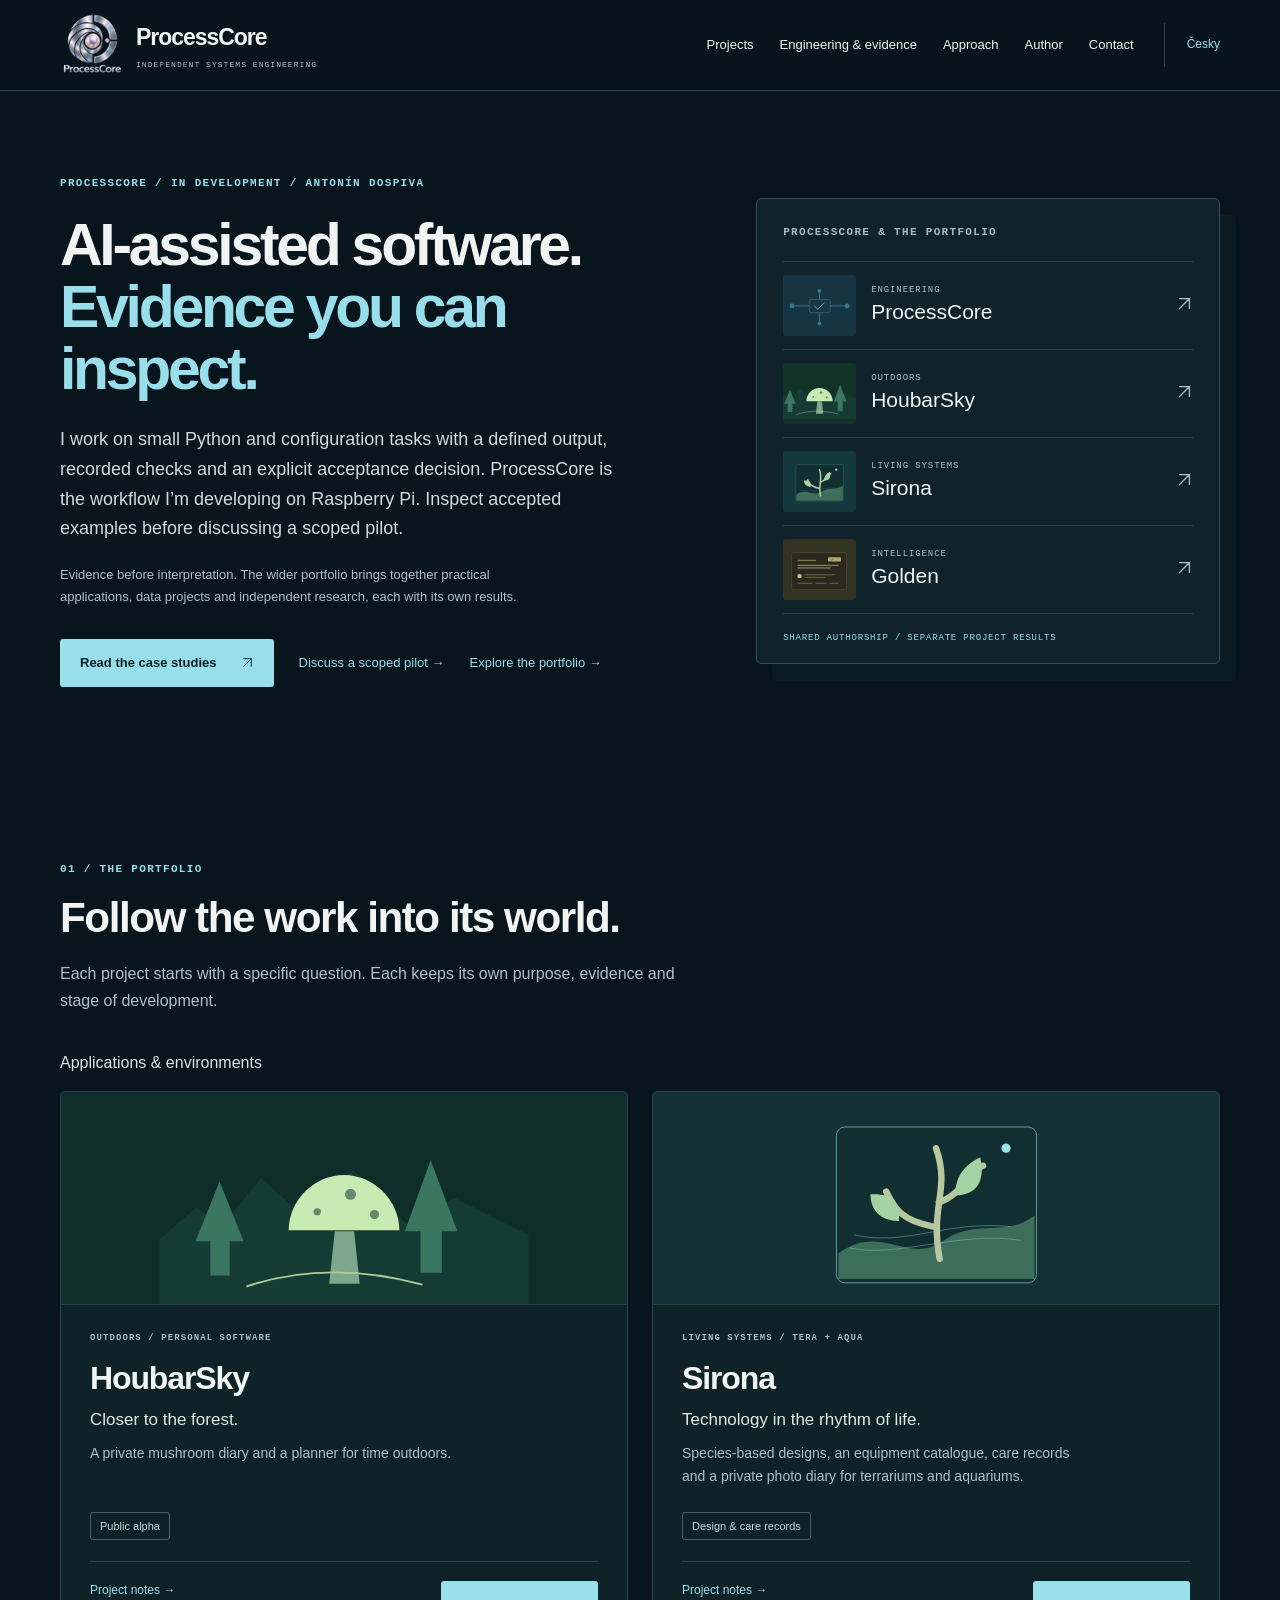
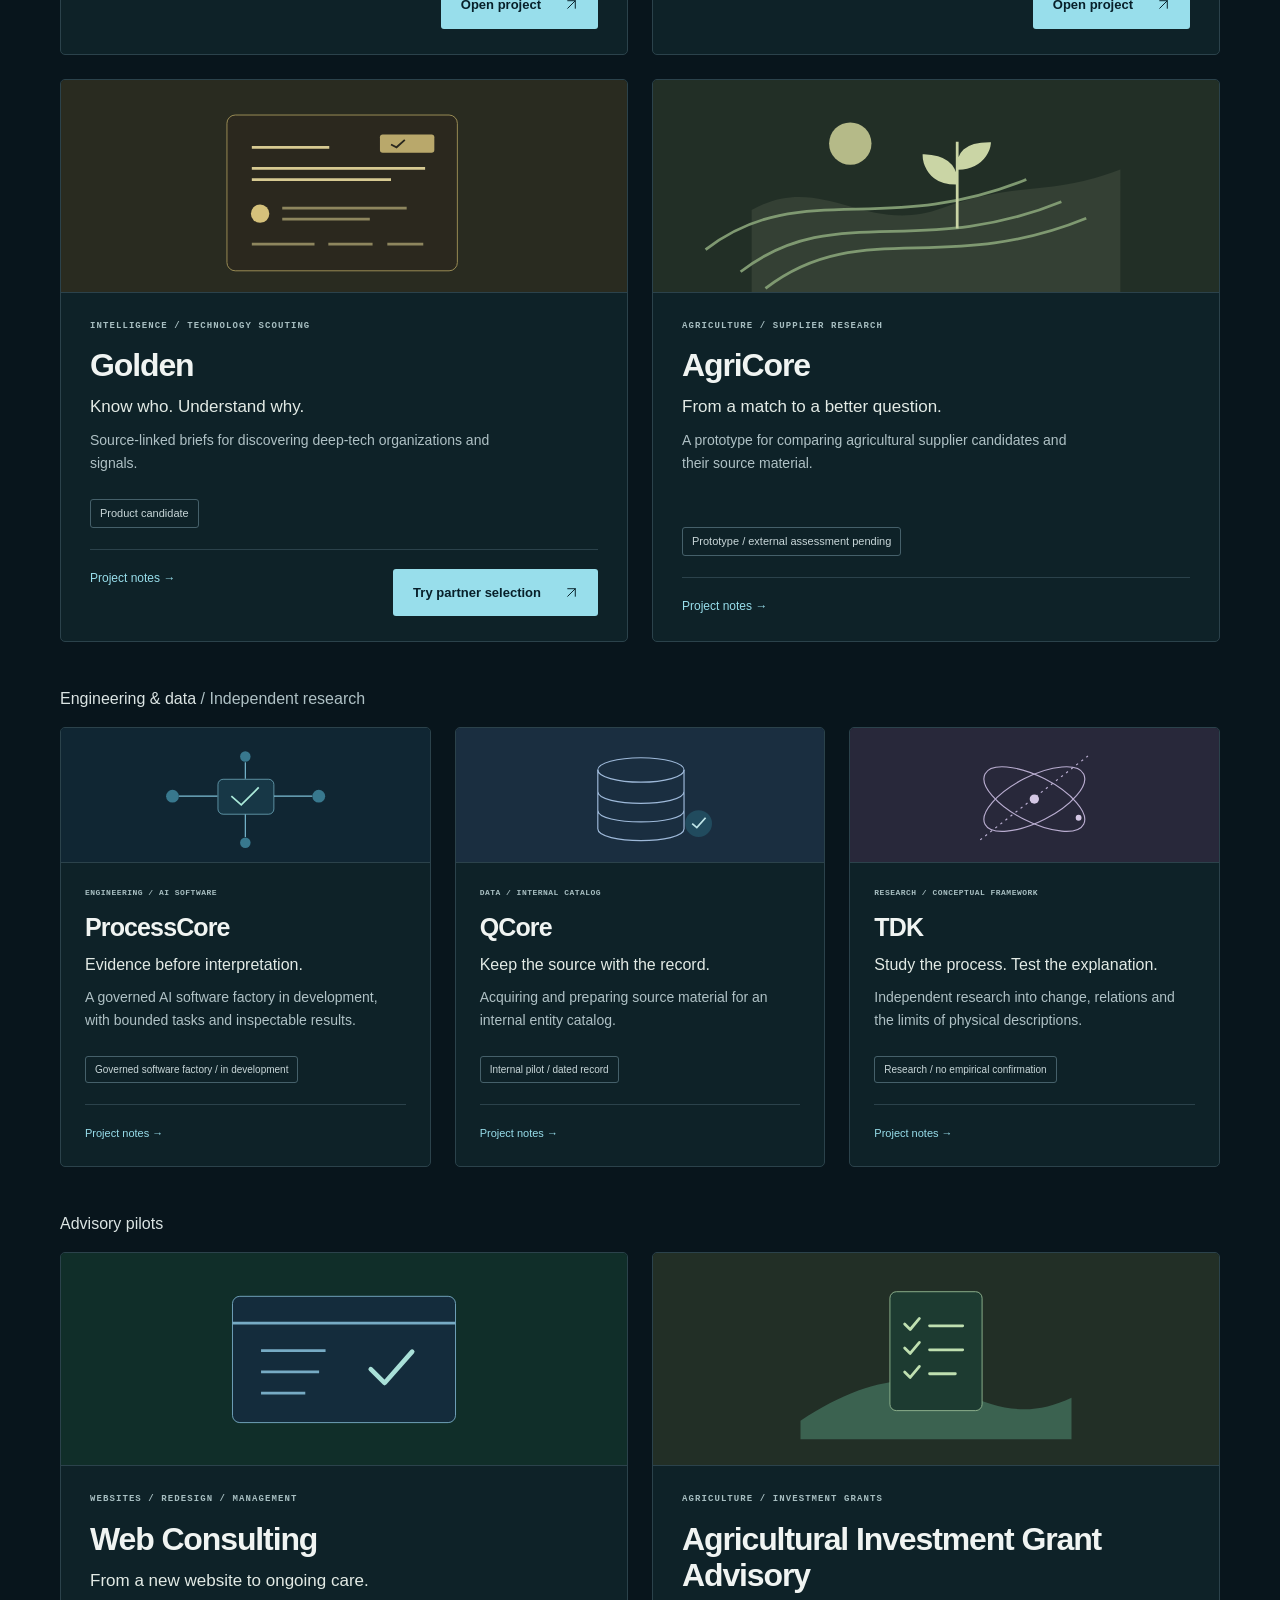
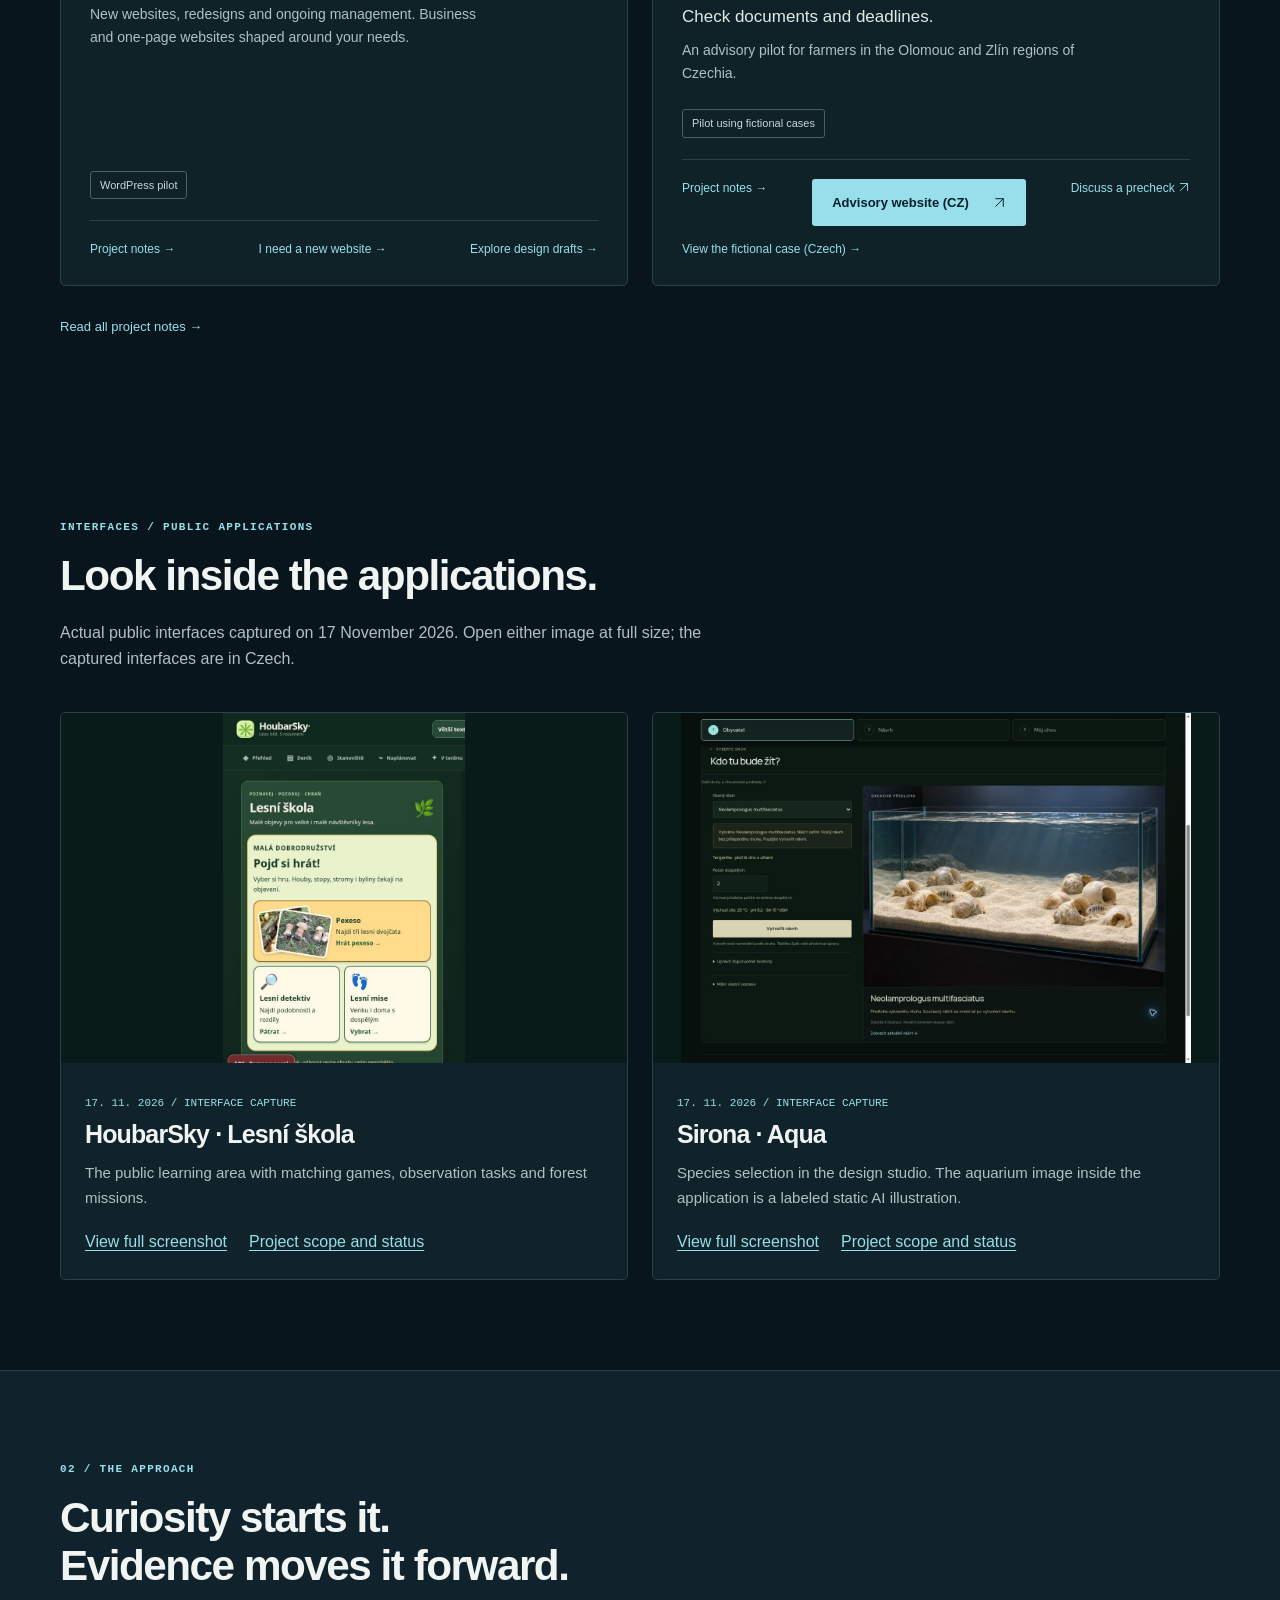
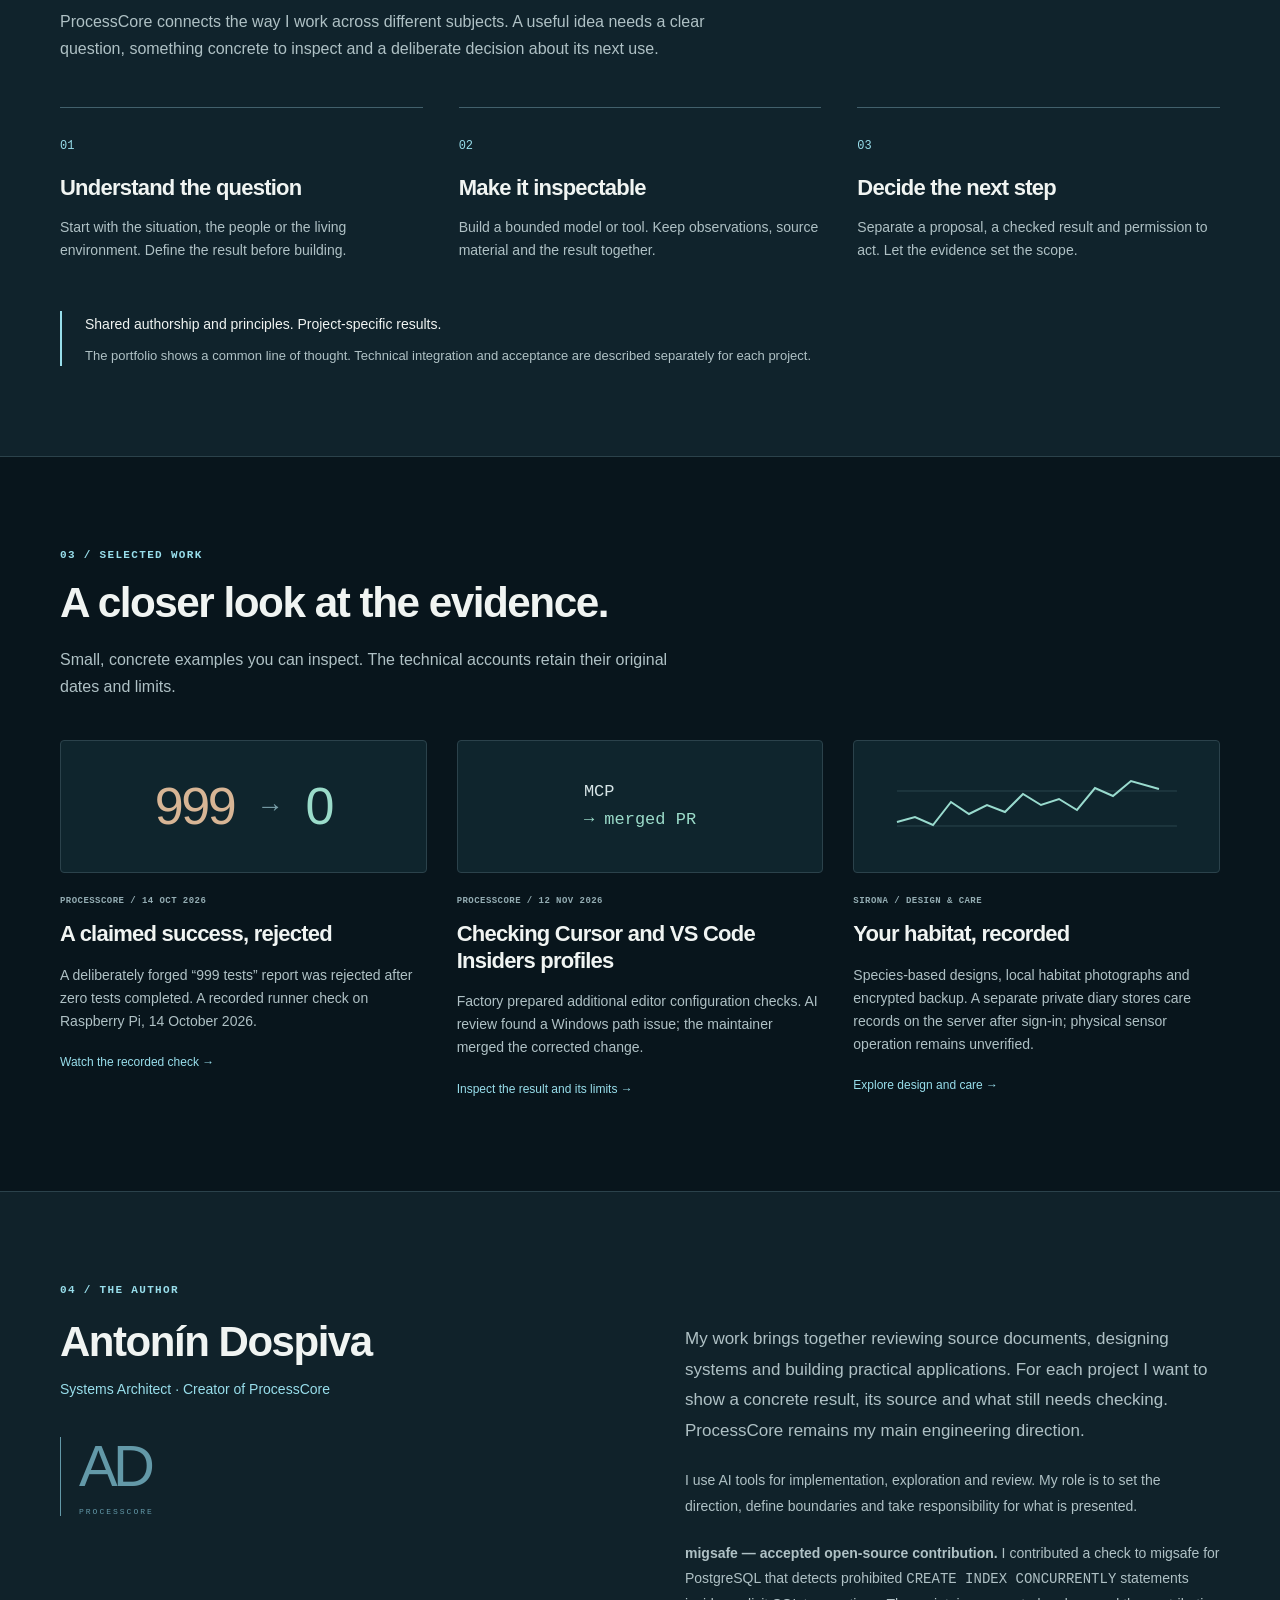
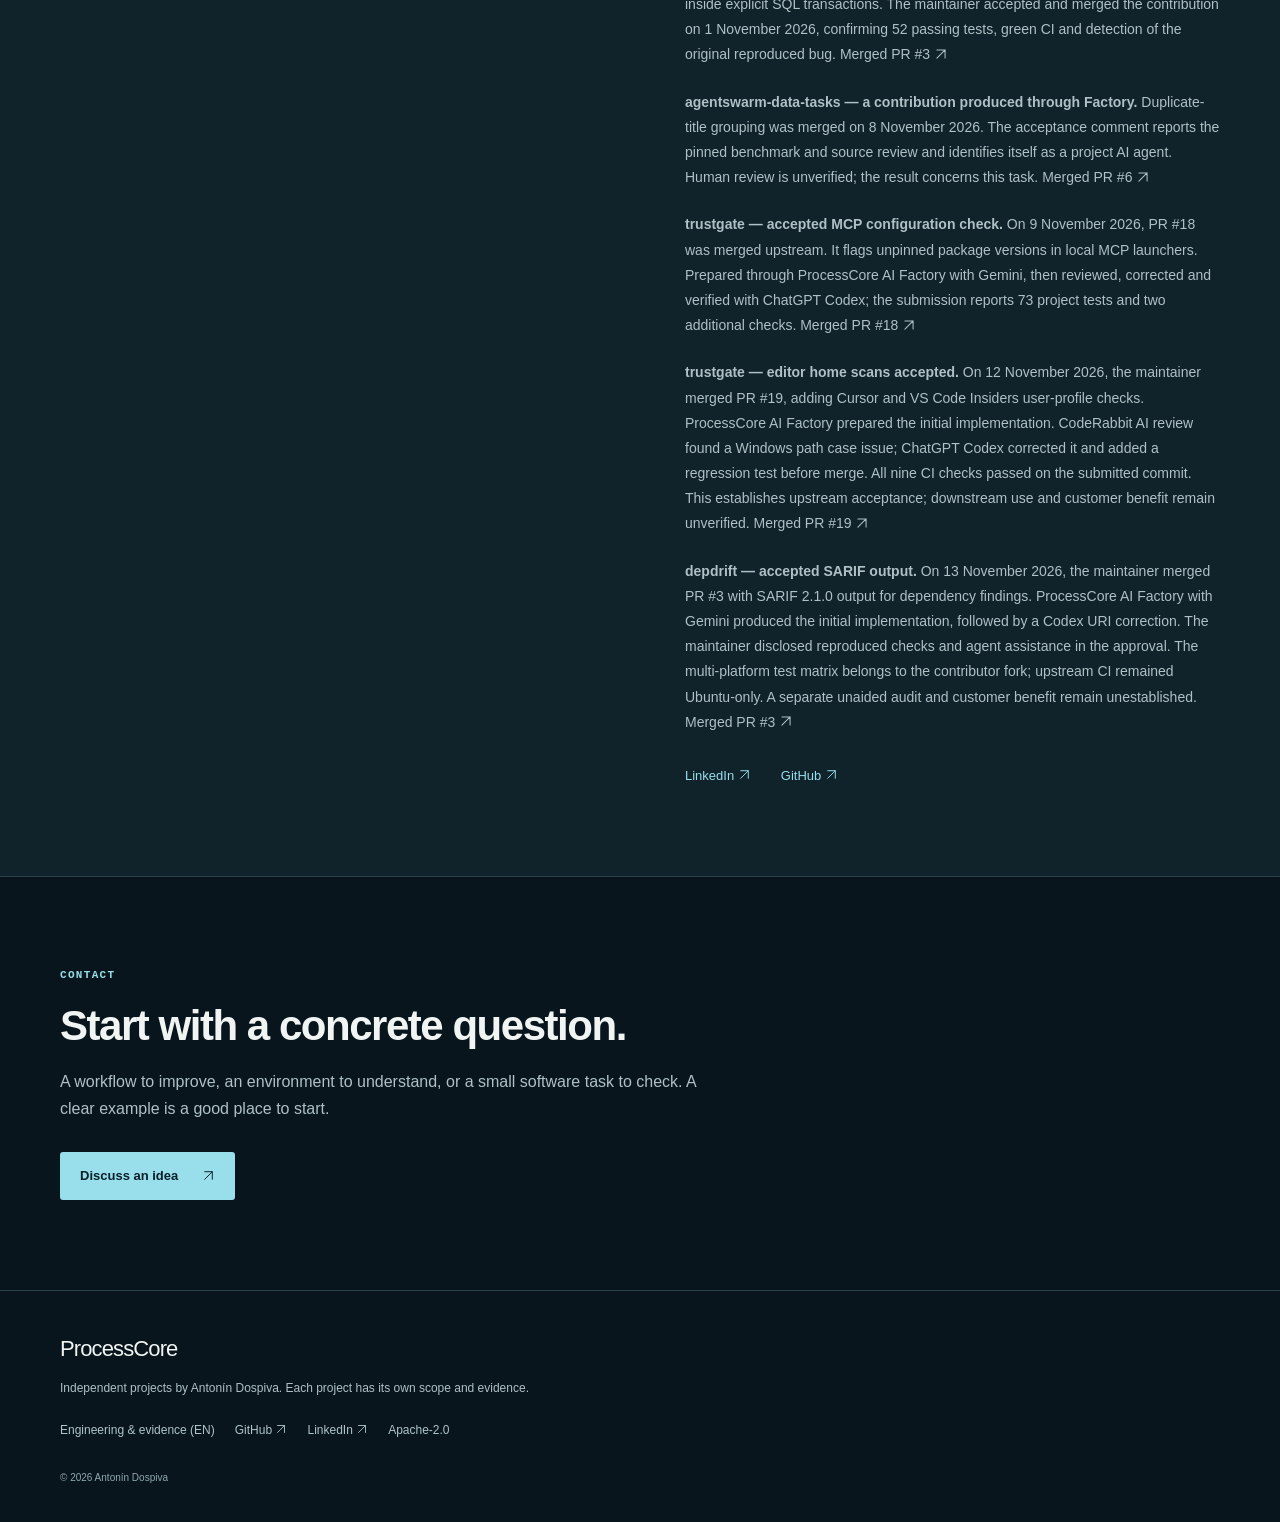
==== commit 38a7c234: "Add Czech case summaries, actual interface captures and fictional pre-check example" ====
--- a/index.html
+++ b/index.html
@@ -5,7 +5,7 @@
 <link rel="canonical" href="https://tondad80-dev.github.io/processcore-quantum-intelligence/"><link rel="alternate" hreflang="en" href="https://tondad80-dev.github.io/processcore-quantum-intelligence/index.html"><link rel="alternate" hreflang="cs" href="https://tondad80-dev.github.io/processcore-quantum-intelligence/cs.html"><link rel="alternate" hreflang="x-default" href="https://tondad80-dev.github.io/processcore-quantum-intelligence/">
 <link rel="icon" href="processcore-logo.png" type="image/png"><link rel="stylesheet" href="portfolio.css?v=20261117-ux">
 <meta property="og:type" content="website"><meta property="og:title" content="ProcessCore | Governed AI software factory in development"><meta property="og:description" content="Antonín Dospiva is developing ProcessCore, a governed AI software factory on Raspberry Pi. Inspect bounded results, their evidence and limits, and the wider portfolio."><meta property="og:url" content="https://tondad80-dev.github.io/processcore-quantum-intelligence/"><meta property="og:image" content="https://tondad80-dev.github.io/processcore-quantum-intelligence/processcore-logo.png"><meta property="og:image:alt" content="ProcessCore"><meta property="og:locale" content="en_US"><meta name="twitter:card" content="summary"><meta name="twitter:title" content="ProcessCore | Governed AI software factory in development"><meta name="twitter:description" content="Antonín Dospiva is developing ProcessCore, a governed AI software factory on Raspberry Pi. Inspect bounded results, their evidence and limits, and the wider portfolio."><meta name="twitter:image" content="https://tondad80-dev.github.io/processcore-quantum-intelligence/processcore-logo.png">
-<script type="application/ld+json">{"@context": "https://schema.org", "@type": "ProfilePage", "name": "ProcessCore | Governed AI software factory in development", "url": "https://tondad80-dev.github.io/processcore-quantum-intelligence/", "mainEntity": {"@type": "Person", "name": "Antonín Dospiva", "jobTitle": "Systems Architect", "sameAs": ["https://www.linkedin.com/in/tonda-dospiva-b160281a7/", "https://github.com/tondad80-dev"]}}</script></head><body>
+<script type="application/ld+json">{"@context": "https://schema.org", "@type": "ProfilePage", "name": "ProcessCore | Governed AI software factory in development", "url": "https://tondad80-dev.github.io/processcore-quantum-intelligence/", "mainEntity": {"@type": "Person", "name": "Antonín Dospiva", "jobTitle": "Systems Architect", "sameAs": ["https://www.linkedin.com/in/tonda-dospiva-b160281a7/", "https://github.com/tondad80-dev"]}}</script><link rel="stylesheet" href="portfolio-evidence.css?v=20261117"></head><body>
 <a class="skip" href="#main">Skip to content</a>
 <header class="site-header"><div class="wrap nav-wrap"><a class="brand" href="index.html" aria-label="ProcessCore — Home"><img class="brand-logo" src="processcore-logo.png" width="64" height="64" alt="" decoding="async"><span>ProcessCore<small>INDEPENDENT SYSTEMS ENGINEERING</small></span></a>
 <nav aria-label="Main navigation"><a href="index.html#projects">Projects</a><a href="engineering.html">Engineering &amp; evidence</a><a href="index.html#approach">Approach</a><a href="index.html#about">Author</a><a href="index.html#contact">Contact</a></nav>
@@ -14,10 +14,10 @@
 <h3 class="group-title secondary-group">Advisory pilots</h3>
 <div class="project-grid">
 <article class="project-card data"><a class="art-link" href="projects.html#web-consulting" tabindex="-1" aria-hidden="true"><svg class="project-art" viewBox="0 0 400 230" aria-hidden="true" focusable="false"><rect x="79" y="47" width="242" height="137" rx="8" fill="#142c3c" stroke="#77abc4"/><path d="M79 76h242M110 106h70m-70 23h63m-63 23h48" stroke="#77abc4" stroke-width="3"/><path d="m229 126 15 15 30-34" fill="none" stroke="#a9e0d8" stroke-width="5" stroke-linecap="round" stroke-linejoin="round"/></svg></a><div class="card-content"><p class="eyebrow">WEBSITES / REDESIGN / MANAGEMENT</p><h3>Web Consulting</h3><p class="card-title">From a new website to ongoing care.</p><p class="card-description">New websites, redesigns and ongoing management. Business and one-page websites shaped around your needs.</p><p class="stage">WordPress pilot</p><div class="card-links"><a href="projects.html#web-consulting">Project notes <span aria-hidden="true">→</span><span class="sr-only"> — Web Consulting</span></a><a href="projects.html#website-creation">I need a new website →</a><a href="projects.html#website-drafts">Explore design drafts →</a></div></div></article>
-<article class="project-card agriculture"><a class="art-link" href="projects.html#agricultural-grant-advisory" tabindex="-1" aria-hidden="true"><svg class="project-art" viewBox="0 0 400 230" aria-hidden="true" focusable="false"><path d="M53 182c69-46 125-54 175-31 45 22 79 25 119 6v45H53Z" fill="#3b6250"/><rect x="150" y="42" width="100" height="129" rx="7" fill="#1d3b31" stroke="#93b691"/><path d="M193 79h36m-36 26h36m-36 26h28m-55-54 6 6 10-12m-16 32 6 6 10-12m-16 32 6 6 10-12" fill="none" stroke="#bfdfb0" stroke-width="3" stroke-linecap="round" stroke-linejoin="round"/></svg></a><div class="card-content"><p class="eyebrow">AGRICULTURE / INVESTMENT GRANTS</p><h3>Agricultural Investment Grant Advisory</h3><p class="card-title">Check documents and deadlines.</p><p class="card-description">An advisory pilot for farmers in the Olomouc and Zlín regions of Czechia.</p><p class="stage">Pilot using fictional cases</p><div class="card-links"><a href="projects.html#agricultural-grant-advisory">Project notes <span aria-hidden="true">→</span><span class="sr-only"> — Agricultural Investment Grant Advisory</span></a><a class="button" href="https://www.kosirska-ah.cz/" target="_blank" rel="noopener noreferrer">Advisory website (CZ) <svg class="inline-arrow" width="16" height="16" viewBox="0 0 24 24" fill="none" stroke="currentColor" stroke-width="1.8" stroke-linecap="round" stroke-linejoin="round" aria-hidden="true" focusable="false"><path d="M5 19 19 5M5 5h14v14"/></svg><span class="sr-only"> (opens in a new window)</span></a><a href="mailto:tondad80@gmail.com?subject=Agricultural%20grants%20%E2%80%94%20precheck%20discussion">Discuss a precheck <svg class="inline-arrow" width="16" height="16" viewBox="0 0 24 24" fill="none" stroke="currentColor" stroke-width="1.8" stroke-linecap="round" stroke-linejoin="round" aria-hidden="true" focusable="false"><path d="M5 19 19 5M5 5h14v14"/></svg></a></div></div></article>
+<article class="project-card agriculture"><a class="art-link" href="projects.html#agricultural-grant-advisory" tabindex="-1" aria-hidden="true"><svg class="project-art" viewBox="0 0 400 230" aria-hidden="true" focusable="false"><path d="M53 182c69-46 125-54 175-31 45 22 79 25 119 6v45H53Z" fill="#3b6250"/><rect x="150" y="42" width="100" height="129" rx="7" fill="#1d3b31" stroke="#93b691"/><path d="M193 79h36m-36 26h36m-36 26h28m-55-54 6 6 10-12m-16 32 6 6 10-12m-16 32 6 6 10-12" fill="none" stroke="#bfdfb0" stroke-width="3" stroke-linecap="round" stroke-linejoin="round"/></svg></a><div class="card-content"><p class="eyebrow">AGRICULTURE / INVESTMENT GRANTS</p><h3>Agricultural Investment Grant Advisory</h3><p class="card-title">Check documents and deadlines.</p><p class="card-description">An advisory pilot for farmers in the Olomouc and Zlín regions of Czechia.</p><p class="stage">Pilot using fictional cases</p><div class="card-links"><a href="projects.html#agricultural-grant-advisory">Project notes <span aria-hidden="true">→</span><span class="sr-only"> — Agricultural Investment Grant Advisory</span></a><a class="button" href="https://www.kosirska-ah.cz/" target="_blank" rel="noopener noreferrer">Advisory website (CZ) <svg class="inline-arrow" width="16" height="16" viewBox="0 0 24 24" fill="none" stroke="currentColor" stroke-width="1.8" stroke-linecap="round" stroke-linejoin="round" aria-hidden="true" focusable="false"><path d="M5 19 19 5M5 5h14v14"/></svg><span class="sr-only"> (opens in a new window)</span></a><a href="mailto:tondad80@gmail.com?subject=Agricultural%20grants%20%E2%80%94%20precheck%20discussion">Discuss a precheck <svg class="inline-arrow" width="16" height="16" viewBox="0 0 24 24" fill="none" stroke="currentColor" stroke-width="1.8" stroke-linecap="round" stroke-linejoin="round" aria-hidden="true" focusable="false"><path d="M5 19 19 5M5 5h14v14"/></svg></a><a href="modelova-predkontrola.html">View the fictional case (Czech) →</a></div></div></article>
 </div>
 <a class="text-link all-notes" href="projects.html">Read all project notes →</a></section>
-<section class="approach-section section" id="approach"><div class="wrap"><div class="section-heading"><p class="eyebrow">02 / THE APPROACH</p><h2>Curiosity starts it.<br>Evidence moves it forward.</h2><p>ProcessCore connects the way I work across different subjects. A useful idea needs a clear question, something concrete to inspect and a deliberate decision about its next use.</p></div><div class="steps"><article><span class="step-number">01</span><h3>Understand the question</h3><p>Start with the situation, the people or the living environment. Define the result before building.</p></article><article><span class="step-number">02</span><h3>Make it inspectable</h3><p>Build a bounded model or tool. Keep observations, source material and the result together.</p></article><article><span class="step-number">03</span><h3>Decide the next step</h3><p>Separate a proposal, a checked result and permission to act. Let the evidence set the scope.</p></article></div><div class="shared-note"><strong>Shared authorship and principles. Project-specific results.</strong><p>The portfolio shows a common line of thought. Technical integration and acceptance are described separately for each project.</p></div></div></section>
+<section class="section wrap" id="screenshots" aria-labelledby="screenshots-title"><div class="section-heading"><p class="eyebrow">INTERFACES / PUBLIC APPLICATIONS</p><h2 id="screenshots-title">Look inside the applications.</h2><p>Actual public interfaces captured on 17 November 2026. Open either image at full size; the captured interfaces are in Czech.</p></div><div class="interface-grid"><figure class="interface-shot"><a class="interface-image" href="media/houbarsky-interface-2026-11-17.jpg" target="_blank" rel="noopener noreferrer" aria-label="View full screenshot — HoubarSky · Lesní škola (opens in a new window)"><img src="media/houbarsky-interface-2026-11-17.jpg" alt="HoubarSky · Lesní škola — The public learning area with matching games, observation tasks and forest missions." width="620" height="900" loading="lazy" decoding="async"></a><figcaption><p class="capture-date">17. 11. 2026 / INTERFACE CAPTURE</p><h3>HoubarSky · Lesní škola</h3><p>The public learning area with matching games, observation tasks and forest missions.</p><div class="interface-links"><a href="media/houbarsky-interface-2026-11-17.jpg" target="_blank" rel="noopener noreferrer">View full screenshot<span class="sr-only"> (opens in a new window)</span></a><a href="projects.html#houbarsky">Project scope and status</a></div></figcaption></figure><figure class="interface-shot"><a class="interface-image" href="media/sirona-interface-2026-11-17.jpg" target="_blank" rel="noopener noreferrer" aria-label="View full screenshot — Sirona · Aqua (opens in a new window)"><img src="media/sirona-interface-2026-11-17.jpg" alt="Sirona · Aqua — Species selection in the design studio. The aquarium image inside the application is a labeled static AI illustration." width="1348" height="926" loading="lazy" decoding="async"></a><figcaption><p class="capture-date">17. 11. 2026 / INTERFACE CAPTURE</p><h3>Sirona · Aqua</h3><p>Species selection in the design studio. The aquarium image inside the application is a labeled static AI illustration.</p><div class="interface-links"><a href="media/sirona-interface-2026-11-17.jpg" target="_blank" rel="noopener noreferrer">View full screenshot<span class="sr-only"> (opens in a new window)</span></a><a href="projects.html#sirona">Project scope and status</a></div></figcaption></figure></div></section><section class="approach-section section" id="approach"><div class="wrap"><div class="section-heading"><p class="eyebrow">02 / THE APPROACH</p><h2>Curiosity starts it.<br>Evidence moves it forward.</h2><p>ProcessCore connects the way I work across different subjects. A useful idea needs a clear question, something concrete to inspect and a deliberate decision about its next use.</p></div><div class="steps"><article><span class="step-number">01</span><h3>Understand the question</h3><p>Start with the situation, the people or the living environment. Define the result before building.</p></article><article><span class="step-number">02</span><h3>Make it inspectable</h3><p>Build a bounded model or tool. Keep observations, source material and the result together.</p></article><article><span class="step-number">03</span><h3>Decide the next step</h3><p>Separate a proposal, a checked result and permission to act. Let the evidence set the scope.</p></article></div><div class="shared-note"><strong>Shared authorship and principles. Project-specific results.</strong><p>The portfolio shows a common line of thought. Technical integration and acceptance are described separately for each project.</p></div></div></section>
 <section class="section wrap" id="results"><div class="section-heading"><p class="eyebrow">03 / SELECTED WORK</p><h2>A closer look at the evidence.</h2><p>Small, concrete examples you can inspect. The technical accounts retain their original dates and limits.</p></div><div class="results-grid"><article class="result-card"><div class="result-visual" aria-hidden="true"><span class="proof-claim">999</span><span class="proof-arrow">→</span><span class="proof-observed">0</span></div><p class="eyebrow">PROCESSCORE / 14 OCT 2026</p><h3>A claimed success, rejected</h3><p>A deliberately forged “999 tests” report was rejected after zero tests completed. A recorded runner check on Raspberry Pi, 14 October 2026.</p><a href="engineering.html#false-pass-verification">Watch the recorded check →</a></article><article class="result-card"><div class="result-visual" aria-hidden="true"><span class="proof-code">MCP<br><span>→ merged PR</span></span></div><p class="eyebrow">PROCESSCORE / 12 NOV 2026</p><h3>Checking Cursor and VS Code Insiders profiles</h3><p>Factory prepared additional editor configuration checks. AI review found a Windows path issue; the maintainer merged the corrected change.</p><a href="engineering.html#trustgate-editor-contribution">Inspect the result and its limits →</a></article><article class="result-card"><div class="result-visual" aria-hidden="true"><svg viewBox="0 0 280 80" aria-hidden="true"><path d="M0 60h280M0 25h280" stroke="#28444c"/><path d="m0 56 18-5 18 8 18-23 18 12 18-9 18 7 18-18 18 11 18-6 18 11 18-22 18 8 18-15 28 8" fill="none" stroke="#99dbce" stroke-width="2"/></svg></div><p class="eyebrow">SIRONA / DESIGN &amp; CARE</p><h3>Your habitat, recorded</h3><p>Species-based designs, local habitat photographs and encrypted backup. A separate private diary stores care records on the server after sign-in; physical sensor operation remains unverified.</p><a href="https://sirona-living-systems.tondad80.chatgpt.site/" target="_blank" rel="noopener noreferrer">Explore design and care →<span class="sr-only"> (opens in a new window)</span></a></article></div></section>
 <section class="author-section section" id="about"><div class="wrap author-grid"><div><p class="eyebrow">04 / THE AUTHOR</p><h2>Antonín Dospiva</h2><p class="author-role">Systems Architect · Creator of ProcessCore</p><div class="author-monogram" aria-hidden="true">AD<span>PROCESSCORE</span></div></div><div class="author-copy"><p>My work brings together reviewing source documents, designing systems and building practical applications. For each project I want to show a concrete result, its source and what still needs checking. ProcessCore remains my main engineering direction.</p><p>I use AI tools for implementation, exploration and review. My role is to set the direction, define boundaries and take responsibility for what is presented.</p><p id="migsafe-contribution"><strong>migsafe — accepted open-source contribution.</strong> I contributed a check to migsafe for PostgreSQL that detects prohibited <code>CREATE INDEX CONCURRENTLY</code> statements inside explicit SQL transactions. The maintainer accepted and merged the contribution on <time datetime="2026-11-01">1 November 2026</time>, confirming 52 passing tests, green CI and detection of the original reproduced bug. <a href="https://github.com/mgkvibez/migsafe/pull/3" target="_blank" rel="noopener noreferrer">Merged PR #3 <svg class="inline-arrow" width="16" height="16" viewBox="0 0 24 24" fill="none" stroke="currentColor" stroke-width="1.8" stroke-linecap="round" stroke-linejoin="round" aria-hidden="true" focusable="false"><path d="M5 19 19 5M5 5h14v14"/></svg><span class="sr-only"> (opens in a new window)</span></a></p><p id="agentswarm-contribution"><strong>agentswarm-data-tasks — a contribution produced through Factory.</strong> Duplicate-title grouping was merged on <time datetime="2026-11-08">8 November 2026</time>. The acceptance comment reports the pinned benchmark and source review and identifies itself as a project AI agent. Human review is unverified; the result concerns this task. <a href="https://github.com/andrewsiah/agentswarm-data-tasks/pull/6" target="_blank" rel="noopener noreferrer">Merged PR #6 <svg class="inline-arrow" width="16" height="16" viewBox="0 0 24 24" fill="none" stroke="currentColor" stroke-width="1.8" stroke-linecap="round" stroke-linejoin="round" aria-hidden="true" focusable="false"><path d="M5 19 19 5M5 5h14v14"/></svg><span class="sr-only"> (opens in a new window)</span></a></p><p id="trustgate-contribution"><strong>trustgate — accepted MCP configuration check.</strong> On <time datetime="2026-11-09">9 November 2026</time>, PR #18 was merged upstream. It flags unpinned package versions in local MCP launchers. Prepared through ProcessCore AI Factory with Gemini, then reviewed, corrected and verified with ChatGPT Codex; the submission reports 73 project tests and two additional checks. <a href="https://github.com/kirtanbhatt10/trustgate/pull/18" target="_blank" rel="noopener noreferrer">Merged PR #18 <svg class="inline-arrow" width="16" height="16" viewBox="0 0 24 24" fill="none" stroke="currentColor" stroke-width="1.8" stroke-linecap="round" stroke-linejoin="round" aria-hidden="true" focusable="false"><path d="M5 19 19 5M5 5h14v14"/></svg><span class="sr-only"> (opens in a new window)</span></a></p><p id="trustgate-editor-contribution"><strong>trustgate — editor home scans accepted.</strong> On <time datetime="2026-11-12">12 November 2026</time>, the maintainer merged PR #19, adding Cursor and VS Code Insiders user-profile checks. ProcessCore AI Factory prepared the initial implementation. CodeRabbit AI review found a Windows path case issue; ChatGPT Codex corrected it and added a regression test before merge. All nine CI checks passed on the submitted commit. This establishes upstream acceptance; downstream use and customer benefit remain unverified. <a href="https://github.com/kirtanbhatt10/trustgate/pull/19" target="_blank" rel="noopener noreferrer">Merged PR #19 <svg class="inline-arrow" width="16" height="16" viewBox="0 0 24 24" fill="none" stroke="currentColor" stroke-width="1.8" stroke-linecap="round" stroke-linejoin="round" aria-hidden="true" focusable="false"><path d="M5 19 19 5M5 5h14v14"/></svg><span class="sr-only"> (opens in a new window)</span></a></p><p id="depdrift-contribution"><strong>depdrift — accepted SARIF output.</strong> On <time datetime="2026-11-13">13 November 2026</time>, the maintainer merged PR #3 with SARIF 2.1.0 output for dependency findings. ProcessCore AI Factory with Gemini produced the initial implementation, followed by a Codex URI correction. The maintainer disclosed reproduced checks and agent assistance in the approval. The multi-platform test matrix belongs to the contributor fork; upstream CI remained Ubuntu-only. A separate unaided audit and customer benefit remain unestablished. <a href="https://github.com/mgkvibez/depdrift/pull/3" target="_blank" rel="noopener noreferrer">Merged PR #3 <svg class="inline-arrow" width="16" height="16" viewBox="0 0 24 24" fill="none" stroke="currentColor" stroke-width="1.8" stroke-linecap="round" stroke-linejoin="round" aria-hidden="true" focusable="false"><path d="M5 19 19 5M5 5h14v14"/></svg><span class="sr-only"> (opens in a new window)</span></a></p><div class="author-links"><a href="https://www.linkedin.com/in/tonda-dospiva-b160281a7/" target="_blank" rel="noopener noreferrer">LinkedIn <svg class="inline-arrow" width="16" height="16" viewBox="0 0 24 24" fill="none" stroke="currentColor" stroke-width="1.8" stroke-linecap="round" stroke-linejoin="round" aria-hidden="true" focusable="false"><path d="M5 19 19 5M5 5h14v14"/></svg><span class="sr-only"> (opens in a new window)</span></a><a href="https://github.com/tondad80-dev/processcore-quantum-intelligence" target="_blank" rel="noopener noreferrer">GitHub <svg class="inline-arrow" width="16" height="16" viewBox="0 0 24 24" fill="none" stroke="currentColor" stroke-width="1.8" stroke-linecap="round" stroke-linejoin="round" aria-hidden="true" focusable="false"><path d="M5 19 19 5M5 5h14v14"/></svg><span class="sr-only"> (opens in a new window)</span></a></div></div></div></section>
 <section class="section wrap contact-section" id="contact"><p class="eyebrow">CONTACT</p><h2>Start with a concrete question.</h2><p>A workflow to improve, an environment to understand, or a small software task to check. A clear example is a good place to start.</p><a class="button" href="mailto:tondad80@gmail.com?subject=ProcessCore%20%E2%80%94%20a%20concrete%20question">Discuss an idea <svg class="inline-arrow" width="16" height="16" viewBox="0 0 24 24" fill="none" stroke="currentColor" stroke-width="1.8" stroke-linecap="round" stroke-linejoin="round" aria-hidden="true" focusable="false"><path d="M5 19 19 5M5 5h14v14"/></svg></a></section></main><script>if (["false-pass-verification", "pc-proof-title", "pc-proof-caption", "claim-check", "claim-check-title", "claim-check-scope", "evidence", "demo-title", "demo-showcase", "demo-tab-normalize", "demo-tab-summary", "demo-proof", "demo-proof-text", "demo-job-panel", "demo-job-title", "demo-job-description", "demo-input-heading", "demo-input", "demo-result-panel", "demo-output-heading", "demo-result-kind", "demo-output", "demo-case-note", "demo-walkthrough-title", "demo-play", "demo-replay", "demo-stage-detail", "demo-stage-kicker", "demo-stage-explanation", "demo-motion-note", "state", "component-details", "boundaries", "architecture", "evidence-design", "workbench-title", "workbench-desc", "workbench-dots", "module-fill", "factory", "effect", "validation", "related-projects", "agricore", "qcore", "archive", "historical-material"].includes(decodeURIComponent(location.hash.slice(1)))) location.replace("engineering.html" + location.hash);</script><footer class="site-footer"><div class="wrap"><a class="footer-brand" href="index.html">ProcessCore</a><p>Independent projects by Antonín Dospiva. Each project has its own scope and evidence.</p><div class="footer-links"><a href="engineering.html">Engineering & evidence <span lang="en">(EN)</span></a><a href="https://github.com/tondad80-dev/processcore-quantum-intelligence" target="_blank" rel="noopener noreferrer">GitHub <svg class="inline-arrow" width="16" height="16" viewBox="0 0 24 24" fill="none" stroke="currentColor" stroke-width="1.8" stroke-linecap="round" stroke-linejoin="round" aria-hidden="true" focusable="false"><path d="M5 19 19 5M5 5h14v14"/></svg><span class="sr-only"> (opens in a new window)</span></a><a href="https://www.linkedin.com/in/tonda-dospiva-b160281a7/" target="_blank" rel="noopener noreferrer">LinkedIn <svg class="inline-arrow" width="16" height="16" viewBox="0 0 24 24" fill="none" stroke="currentColor" stroke-width="1.8" stroke-linecap="round" stroke-linejoin="round" aria-hidden="true" focusable="false"><path d="M5 19 19 5M5 5h14v14"/></svg><span class="sr-only"> (opens in a new window)</span></a><a href="LICENSE">Apache-2.0</a></div><small>© 2026 Antonín Dospiva</small></div></footer></body></html>
--- a/portfolio-evidence.css
+++ b/portfolio-evidence.css
@@ -0,0 +1,36 @@
+/* Concrete examples and captured interfaces, using the portfolio's existing palette. */
+.interface-grid{display:grid;grid-template-columns:repeat(2,minmax(0,1fr));gap:24px}
+.interface-shot{margin:0;min-width:0;border:1px solid var(--line);border-radius:5px;overflow:hidden;background:#10232a}
+.interface-image{display:flex;align-items:center;justify-content:center;background:#091b18;min-height:260px}
+.interface-image img{display:block;width:100%;height:350px;object-fit:contain}
+.interface-shot figcaption{padding:24px}
+.interface-shot h3{font-size:25px;line-height:1.2;margin:0 0 12px}
+.interface-shot p{color:var(--muted);font-size:15px;line-height:1.65;margin:10px 0}
+.interface-shot .capture-date{font:11px var(--mono);color:var(--cyan)}
+.interface-links{display:flex;flex-wrap:wrap;gap:12px 22px;margin-top:18px}
+.interface-links a,.evidence-reading a:not(.button){color:var(--cyan);text-decoration:underline;text-underline-offset:.2em;overflow-wrap:anywhere}
+.evidence-reading{max-width:960px;padding-top:64px;padding-bottom:80px}
+.evidence-reading h1{font-size:clamp(35px,4.8vw,60px);line-height:1.08;margin:20px 0 24px;max-width:900px}
+.evidence-reading .lede{font-size:20px;color:#d7e5e7;line-height:1.6;max-width:800px}
+.evidence-reading p{margin:16px 0;overflow-wrap:anywhere}
+.evidence-reading h2{font-size:clamp(27px,3vw,38px);line-height:1.2;margin:0 0 20px}
+.evidence-reading h3{font-size:22px;line-height:1.3;margin:0 0 16px}
+.evidence-reading section{margin-top:52px;scroll-margin-top:115px}
+.case-meta{font:12px var(--mono);color:var(--muted);line-height:1.7}
+.case-nav{display:flex;gap:12px 22px;flex-wrap:wrap;margin:30px 0}
+.evidence-note{padding:18px 24px;border-left:3px solid var(--cyan);background:#102731;margin:26px 0}
+.case-block{padding-top:38px;border-top:1px solid var(--line)}
+.case-block .eyebrow{margin:0 0 12px}
+.evidence-reading dl{margin:26px 0}
+.evidence-reading dl>div{display:grid;grid-template-columns:minmax(130px,.65fr) minmax(0,2fr);gap:18px;padding:17px 0;border-bottom:1px solid var(--line)}
+.evidence-reading dt{font-weight:600;color:var(--text)}
+.evidence-reading dd{margin:0;color:var(--muted);overflow-wrap:anywhere}
+.evidence-reading details{padding:20px 0;border-top:1px solid var(--line)}
+.evidence-reading summary{cursor:pointer;color:var(--cyan);font-weight:600;min-height:44px;display:list-item;padding:10px 0}
+.evidence-reading ol{padding-left:24px;color:var(--muted)}
+.evidence-reading li{margin:12px 0}
+.finding-list{list-style:none;padding:0!important;counter-reset:finding}
+.finding-list>li{padding:28px;border:1px solid var(--line);border-radius:5px;background:#10232a;margin:18px 0;counter-increment:finding}
+.finding-list .priority{font:11px var(--mono);color:var(--cyan);margin:0 0 12px}
+.case-footer{margin-top:48px;padding-top:24px;border-top:1px solid var(--line)}
+@media(max-width:760px){.interface-grid{grid-template-columns:1fr}.interface-image img{height:300px}.evidence-reading{padding-top:38px}.evidence-reading dl>div{grid-template-columns:1fr;gap:8px}.finding-list>li{padding:22px}.evidence-reading section{scroll-margin-top:194px}.evidence-note{padding:16px 20px}}
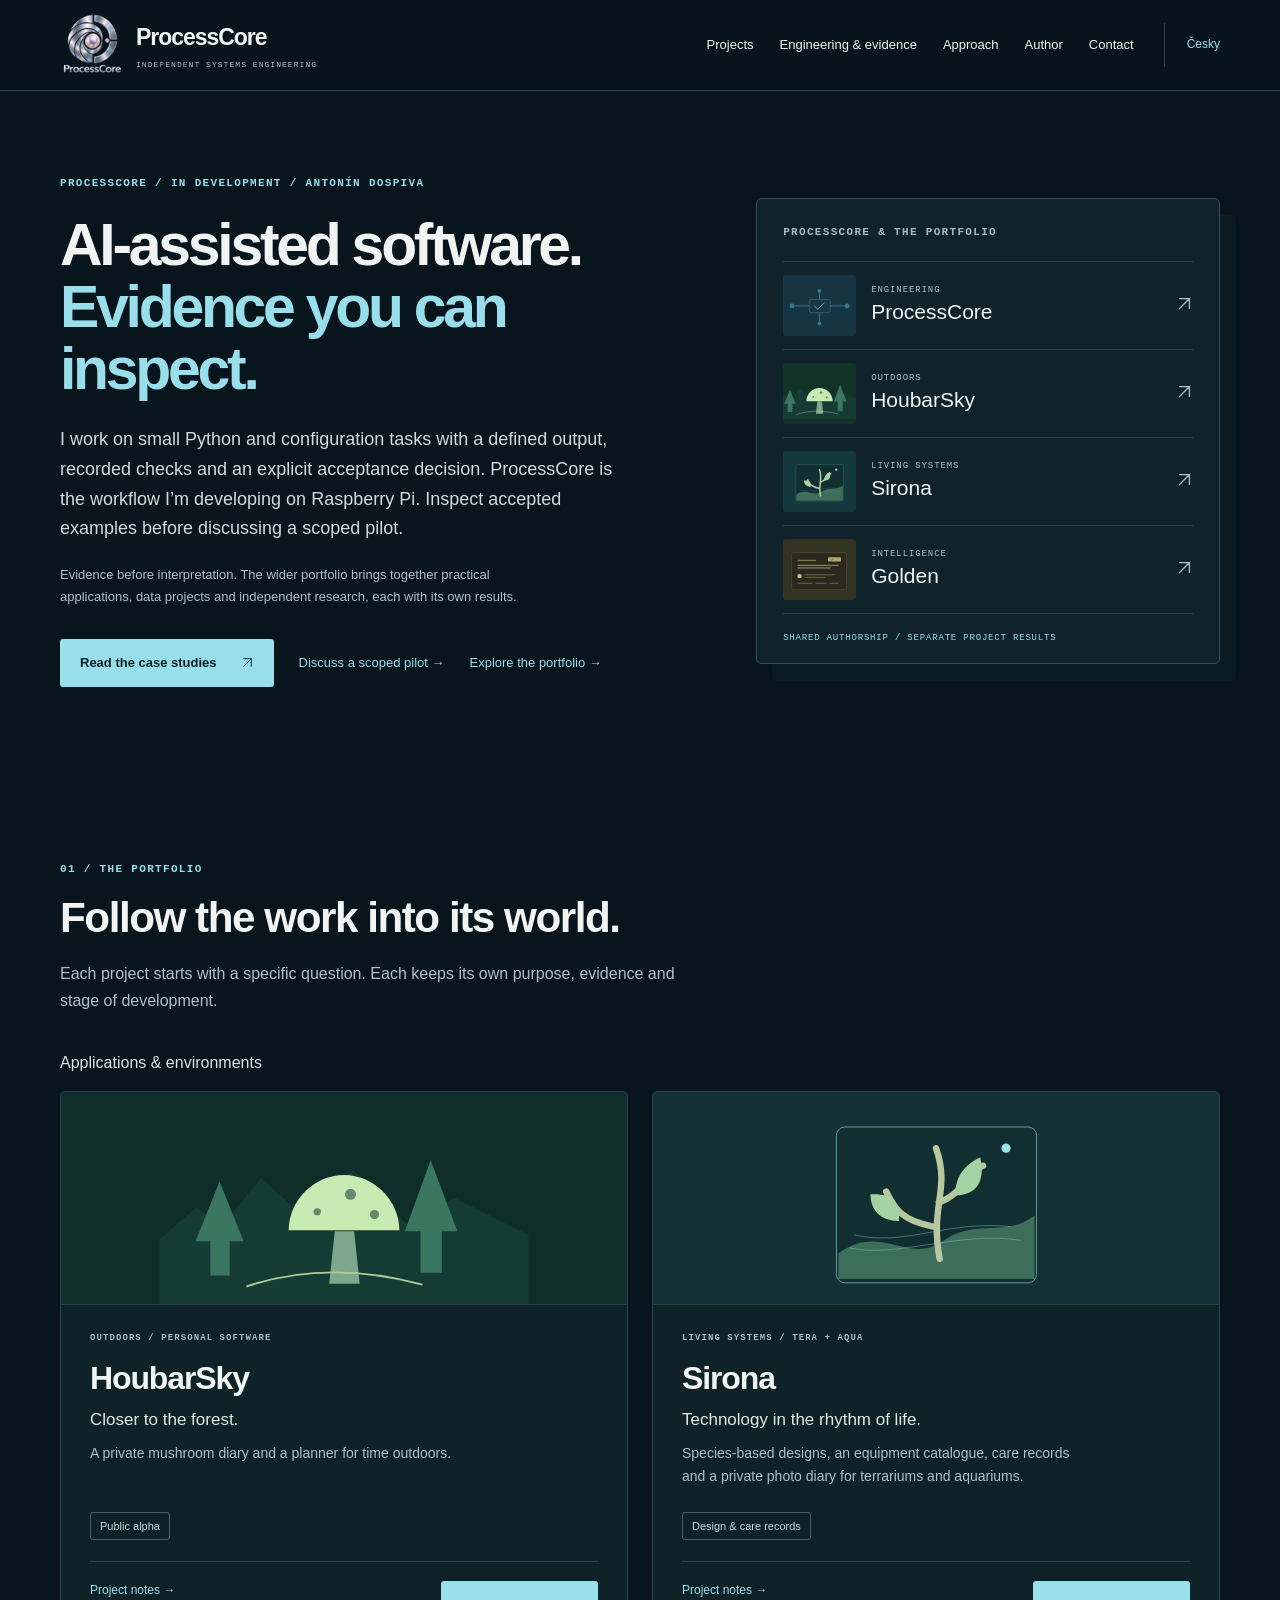
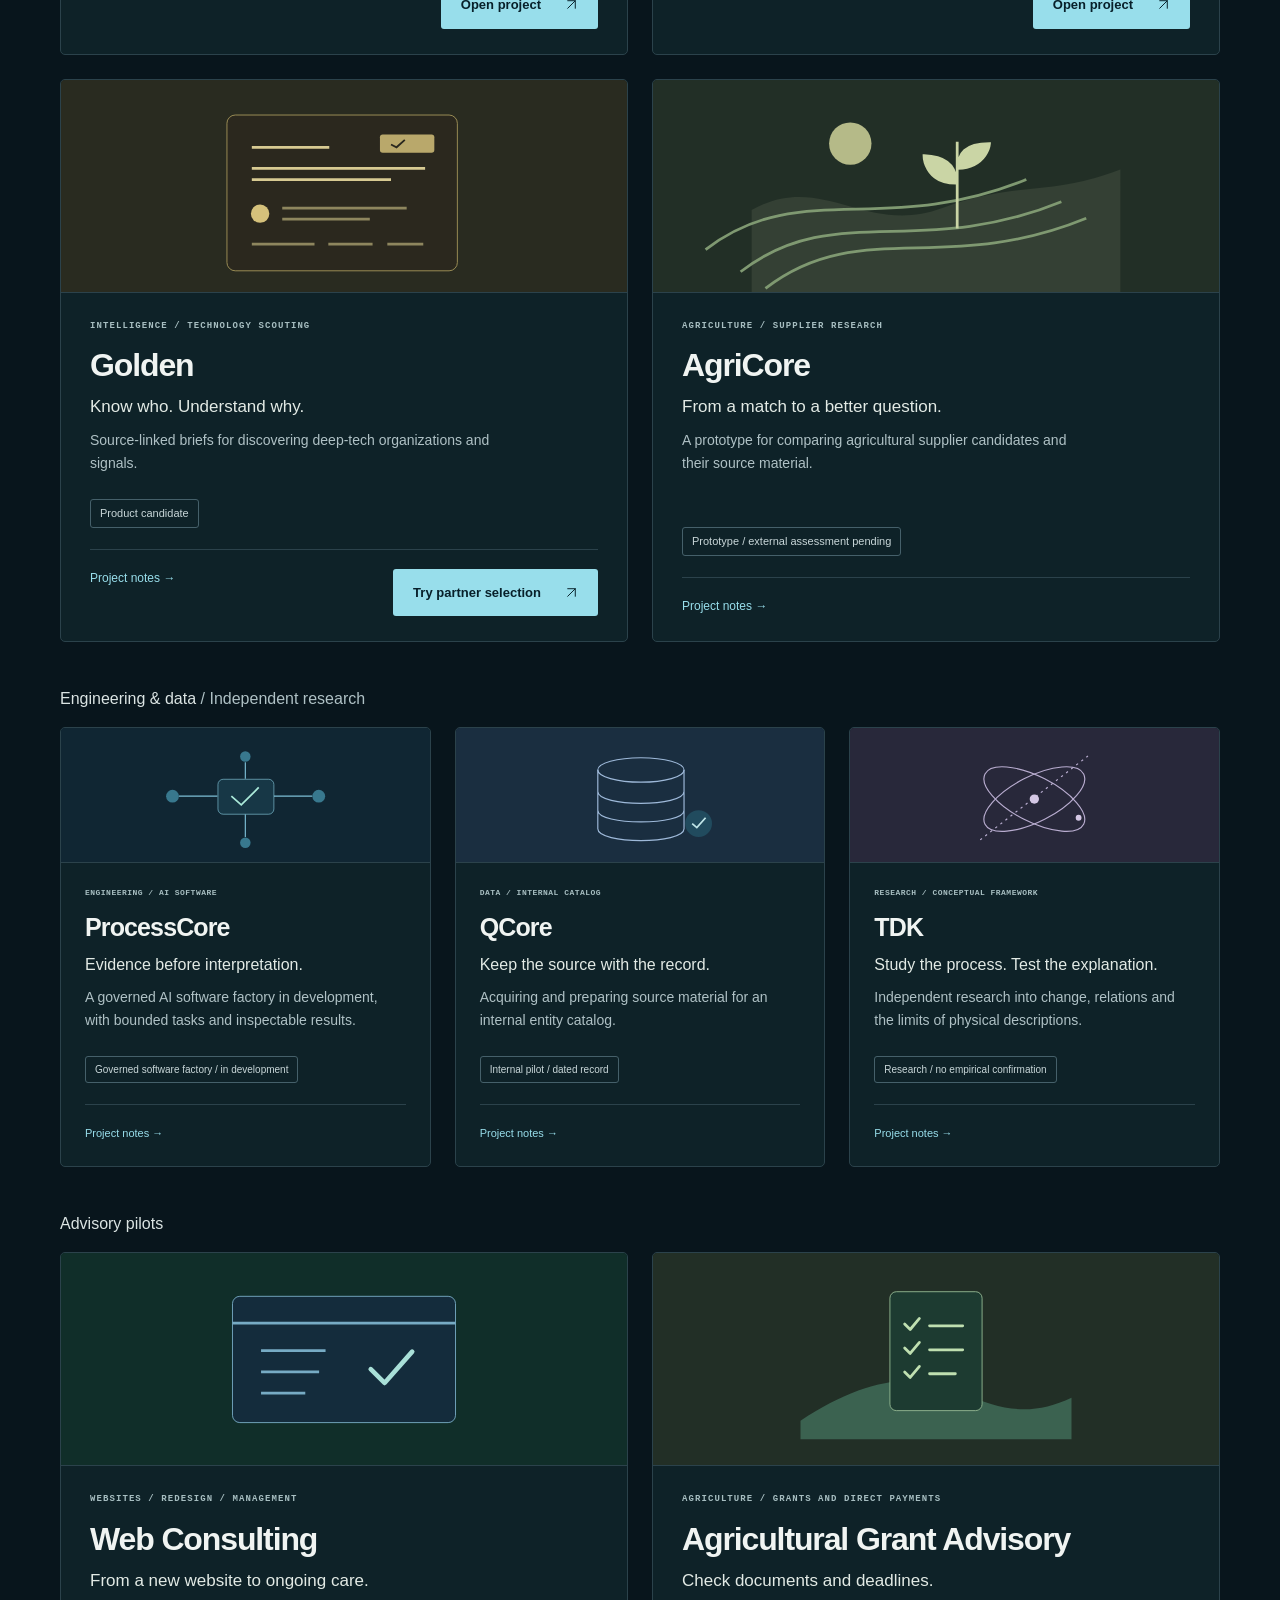
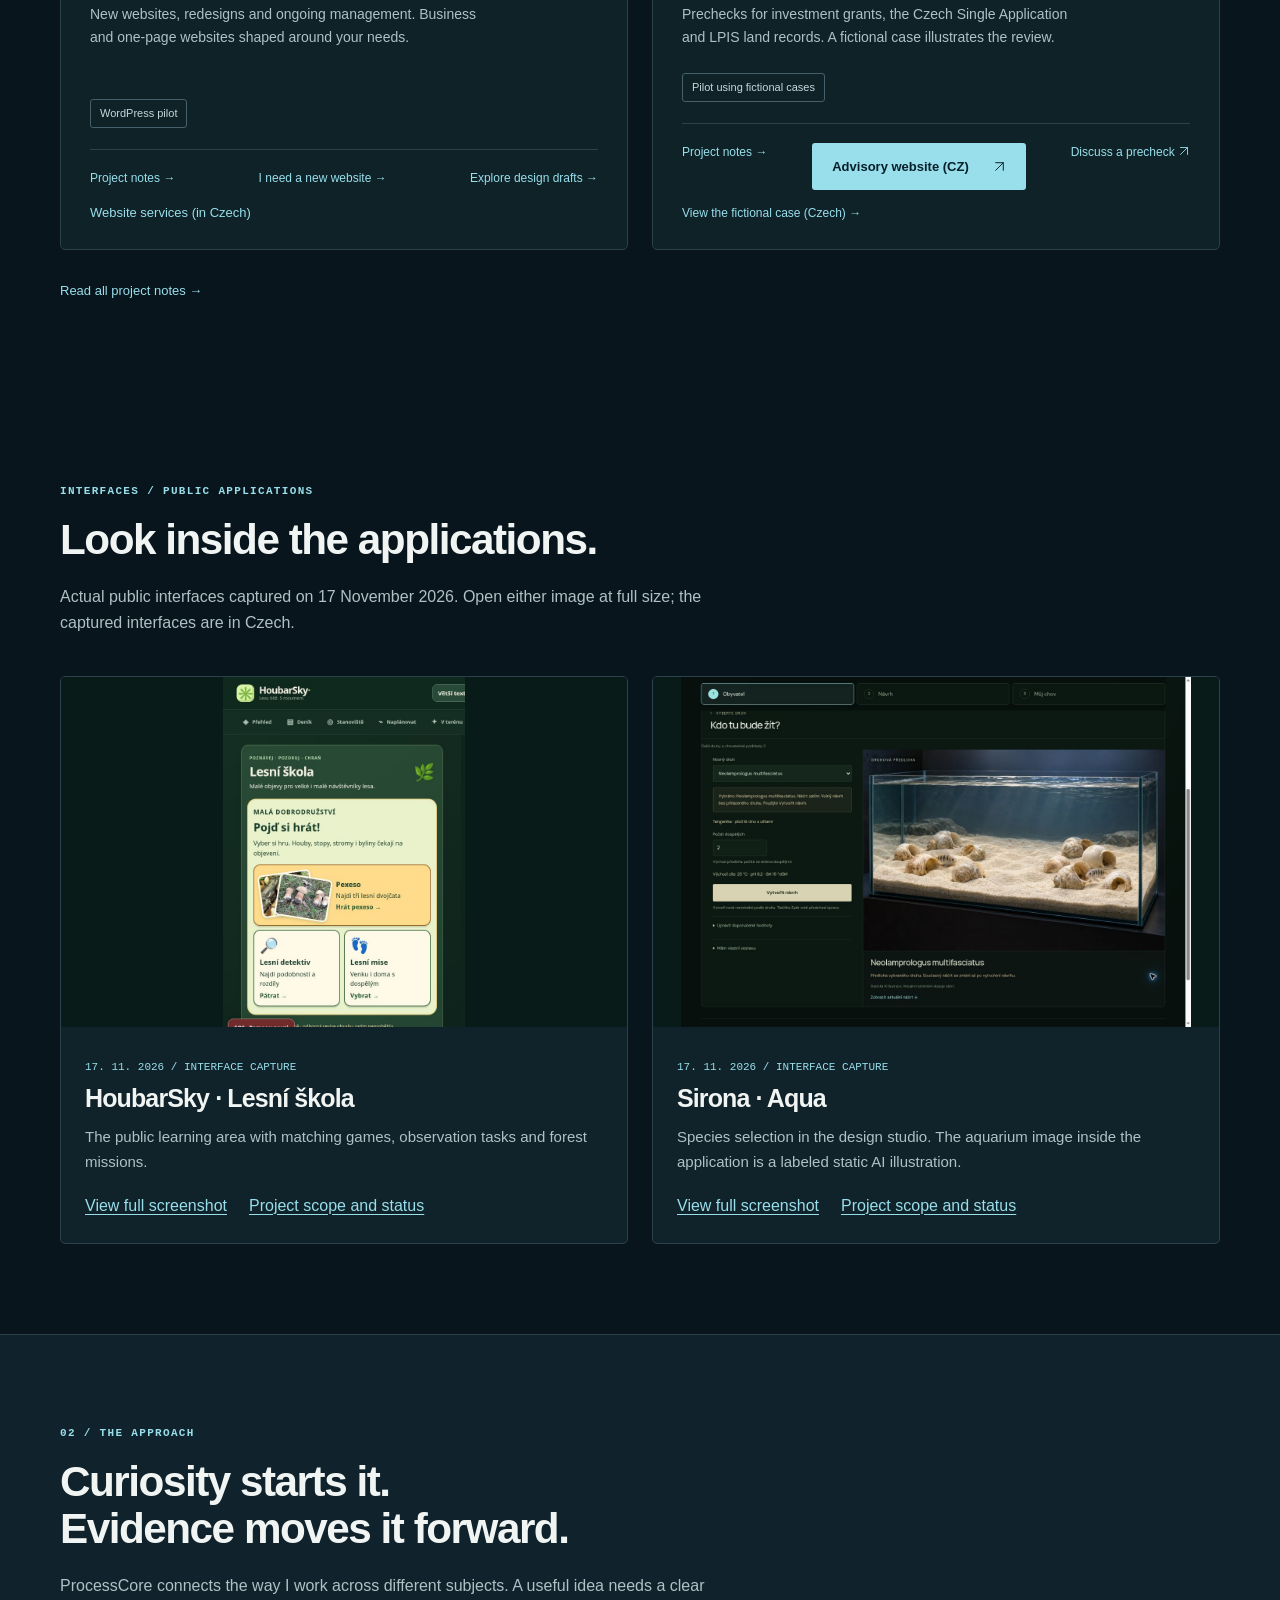
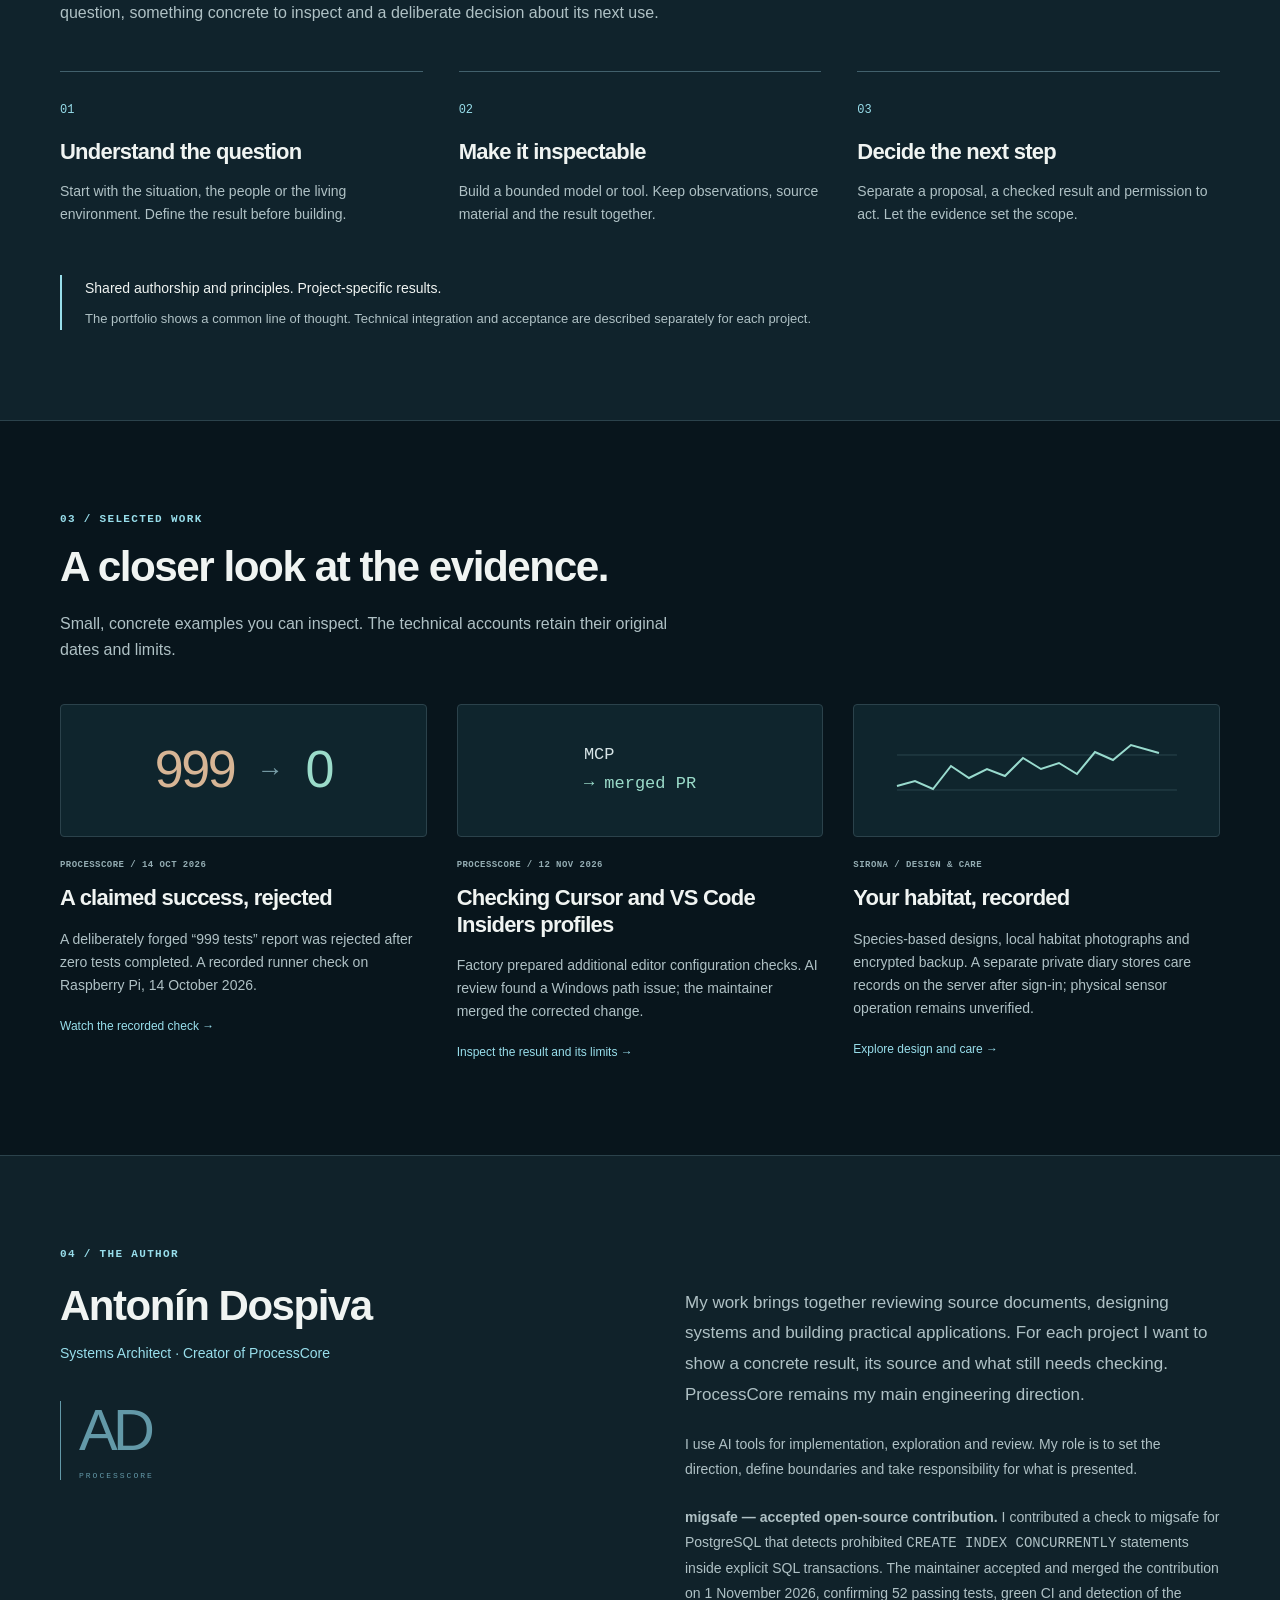
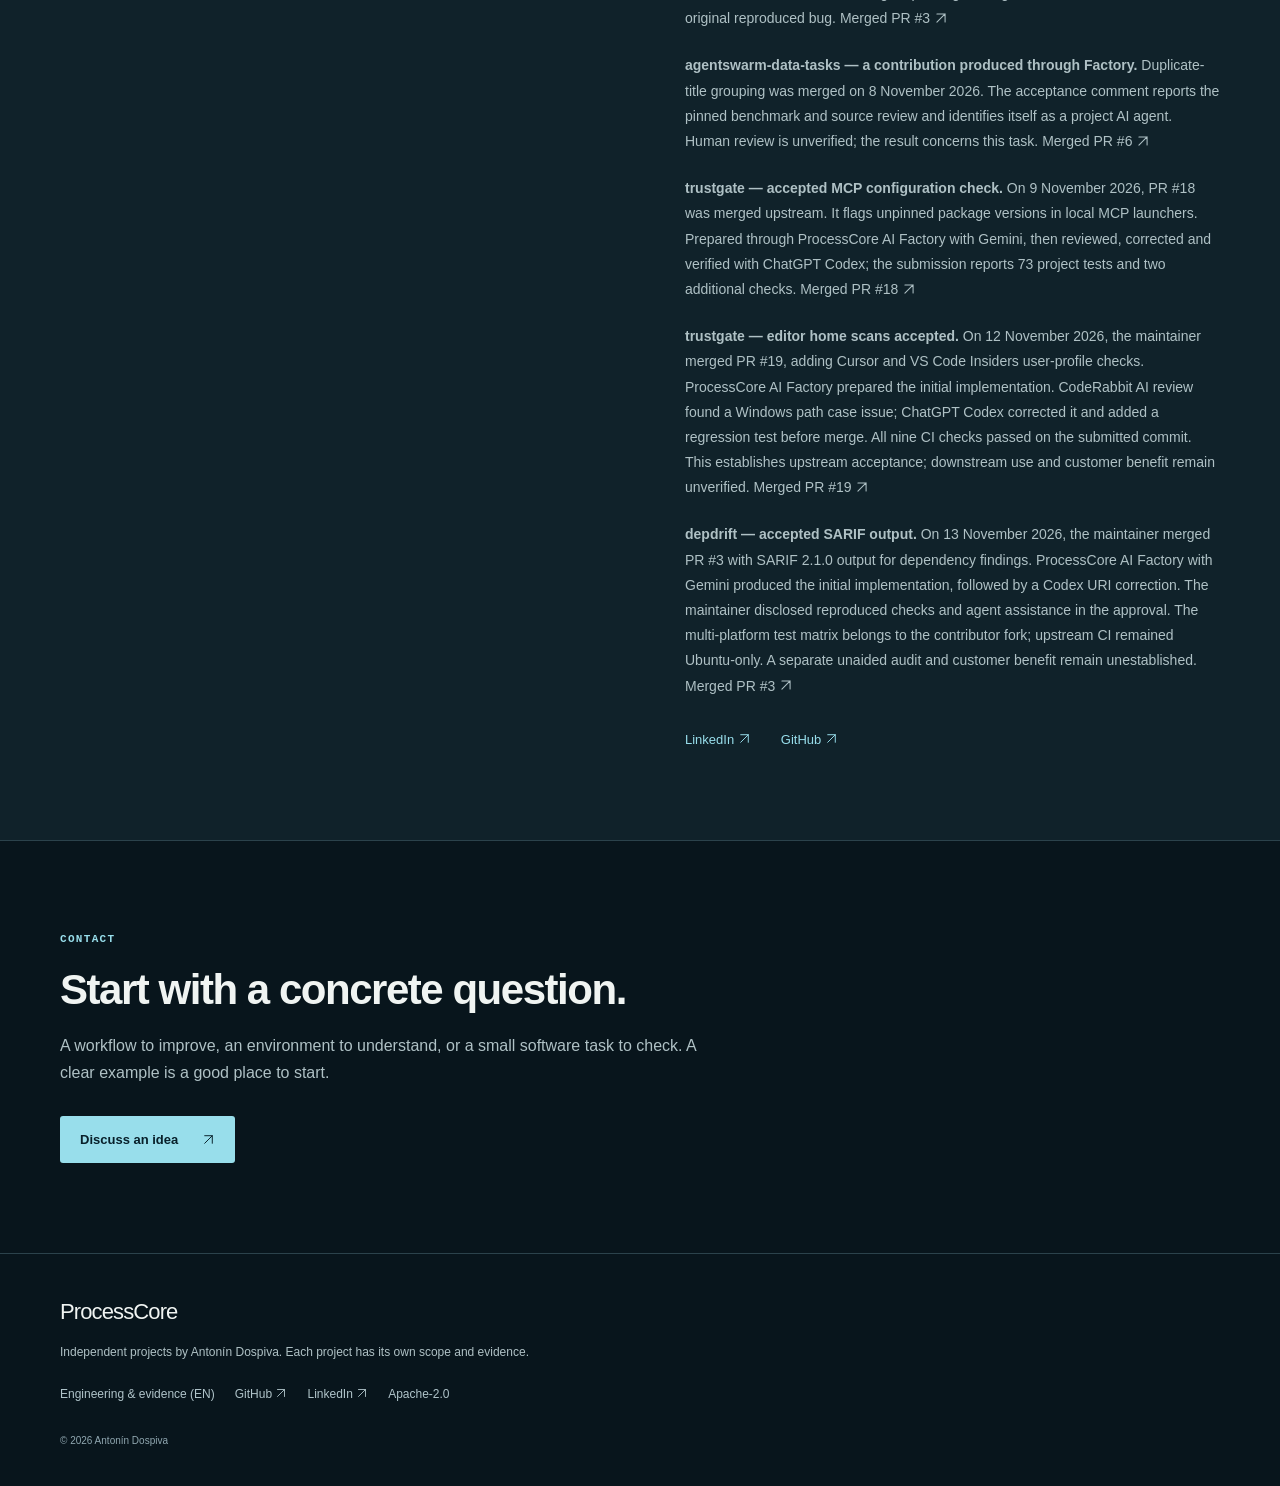
==== commit 73c73689: "Align the public portfolio with evidence checked on 18 November 2026" ====
--- a/index.html
+++ b/index.html
@@ -13,8 +13,8 @@
 <section class="section wrap" id="projects"><div class="section-heading"><p class="eyebrow">01 / THE PORTFOLIO</p><h2>Follow the work into its world.</h2><p>Each project starts with a specific question. Each keeps its own purpose, evidence and stage of development.</p></div><h3 class="group-title">Applications & environments</h3><div class="project-grid"><article class="project-card forest "><a class="art-link" href="projects.html#houbarsky" tabindex="-1" aria-hidden="true"><svg class="project-art" viewBox="0 0 400 230" aria-hidden="true" focusable="false"><path d="M0 160 40 125 68 145 110 93 155 134 210 85 270 145 320 115 400 155V230H0Z" fill="#153c34"/><path d="m39 162 26-65 26 65H76v37H55v-37m211-11 28-77 29 77h-17v45h-23v-45" fill="#3b7760"/><path d="M140 150c0-33 28-60 60-60s60 27 60 60Z" fill="#c8eab3"/><path d="M190 151h21l6 57h-33Z" fill="#7fa78b"/><path d="M94 211c60-20 124-20 191-2" fill="none" stroke="#adce9a" stroke-width="2"/><circle cx="207" cy="111" r="6" fill="#63896e"/><circle cx="171" cy="130" r="4" fill="#63896e"/><circle cx="233" cy="133" r="5" fill="#63896e"/></svg></a><div class="card-content"><p class="eyebrow">OUTDOORS / PERSONAL SOFTWARE</p><h3>HoubarSky</h3><p class="card-title">Closer to the forest.</p><p class="card-description">A private mushroom diary and a planner for time outdoors.</p><p class="stage">Public alpha</p><div class="card-links"><a href="projects.html#houbarsky">Project notes <span aria-hidden="true">→</span><span class="sr-only"> — HoubarSky</span></a><a href="https://www.houbarsky.eu/" target="_blank" rel="noopener noreferrer" class="button">Open project <svg class="inline-arrow" width="16" height="16" viewBox="0 0 24 24" fill="none" stroke="currentColor" stroke-width="1.8" stroke-linecap="round" stroke-linejoin="round" aria-hidden="true" focusable="false"><path d="M5 19 19 5M5 5h14v14"/></svg><span class="sr-only"> — HoubarSky</span><span class="sr-only"> (opens in a new window)</span></a></div></div></article><article class="project-card habitat "><a class="art-link" href="projects.html#sirona" tabindex="-1" aria-hidden="true"><svg class="project-art" viewBox="0 0 400 230" aria-hidden="true" focusable="false"><rect x="92" y="38" width="217" height="169" rx="9" fill="#112f31" stroke="#67a6a7"/><path d="M94 175c47-34 75 13 113-13s67-3 100-28v69H94Z" fill="#3d6e5a"/><path d="M204 181c-11-58 12-75-4-120m-3 85c-37-7-43-22-51-38m57 12c29-11 29-33 48-40" fill="none" stroke="#b7c7a0" stroke-width="7" stroke-linecap="round"/><path d="M160 140c-33 0-31-29-31-29 27-1 32 10 31 29m61-28c-1-31 27-41 27-41 6 27-5 41-27 41" fill="#a5d2a2"/><path d="M106 169c50 12 120-19 186-8M111 155c57 13 99-16 170-9" fill="none" stroke="#92d7d7" stroke-opacity=".45"/><circle cx="276" cy="61" r="5" fill="#9ce4e5"/></svg></a><div class="card-content"><p class="eyebrow">LIVING SYSTEMS / TERA + AQUA</p><h3>Sirona</h3><p class="card-title">Technology in the rhythm of life.</p><p class="card-description">Species-based designs, an equipment catalogue, care records and a private photo diary for terrariums and aquariums.</p><p class="stage">Design &amp; care records</p><div class="card-links"><a href="projects.html#sirona">Project notes <span aria-hidden="true">→</span><span class="sr-only"> — Sirona</span></a><a href="https://sirona-living-systems.tondad80.chatgpt.site/" target="_blank" rel="noopener noreferrer" class="button">Open project <svg class="inline-arrow" width="16" height="16" viewBox="0 0 24 24" fill="none" stroke="currentColor" stroke-width="1.8" stroke-linecap="round" stroke-linejoin="round" aria-hidden="true" focusable="false"><path d="M5 19 19 5M5 5h14v14"/></svg><span class="sr-only"> — Sirona</span><span class="sr-only"> (opens in a new window)</span></a></div></div></article><article class="project-card intelligence "><a class="art-link" href="projects.html#golden" tabindex="-1" aria-hidden="true"><svg class="project-art" viewBox="0 0 400 230" aria-hidden="true" focusable="false"><rect x="73" y="38" width="250" height="169" rx="9" fill="#2b281e" stroke="#a29459"/><path d="M100 73h84M100 96h188M100 108h151" stroke="#d7ca92" stroke-width="3"/><circle cx="109" cy="145" r="10" fill="#d5c17b"/><path d="M133 139h135m-135 12h95M100 178h68m15 0h48m16 0h39" stroke="#8e865e" stroke-width="3"/><rect x="239" y="59" width="59" height="20" rx="3" fill="#b9a86b"/><path d="m251 70 6 3 9-8" stroke="#29271e" stroke-width="2" fill="none"/></svg></a><div class="card-content"><p class="eyebrow">INTELLIGENCE / TECHNOLOGY SCOUTING</p><h3>Golden</h3><p class="card-title">Know who. Understand why.</p><p class="card-description">Source-linked briefs for discovering deep-tech organizations and signals.</p><p class="stage">Product candidate</p><div class="card-links"><a href="projects.html#golden">Project notes <span aria-hidden="true">→</span><span class="sr-only"> — Golden</span></a><a href="https://tondad80-dev.github.io/commercial-golden-api-deploy/demo/#case=photon&amp;view=all&amp;lang=en" target="_blank" rel="noopener noreferrer" class="button">Try partner selection <svg class="inline-arrow" width="16" height="16" viewBox="0 0 24 24" fill="none" stroke="currentColor" stroke-width="1.8" stroke-linecap="round" stroke-linejoin="round" aria-hidden="true" focusable="false"><path d="M5 19 19 5M5 5h14v14"/></svg><span class="sr-only"> — Golden</span><span class="sr-only"> (opens in a new window)</span></a></div></div></article><article class="project-card agriculture "><a class="art-link" href="projects.html#agricore" tabindex="-1" aria-hidden="true"><svg class="project-art" viewBox="0 0 400 230" aria-hidden="true" focusable="false"><path d="M0 141c77-43 123 29 207-2s112-11 193-42V230H0Z" fill="#344034"/><path d="M-12 208c101-78 194-13 348-76M15 226c101-78 194-13 348-76M-50 184c101-78 194-13 348-76" fill="none" stroke="#7f9971" stroke-width="3"/><path d="M223 161V67m-1 45c-35 0-35-30-35-30 30 1 35 16 35 30m2-16c32-2 34-27 34-27-27 0-34 11-34 27" fill="#cad5a5" stroke="#cad5a5" stroke-width="3"/><circle cx="107" cy="69" r="23" fill="#b5ba88"/></svg></a><div class="card-content"><p class="eyebrow">AGRICULTURE / SUPPLIER RESEARCH</p><h3>AgriCore</h3><p class="card-title">From a match to a better question.</p><p class="card-description">A prototype for comparing agricultural supplier candidates and their source material.</p><p class="stage">Prototype / external assessment pending</p><div class="card-links"><a href="projects.html#agricore">Project notes <span aria-hidden="true">→</span><span class="sr-only"> — AgriCore</span></a></div></div></article></div><h3 class="group-title secondary-group">Engineering & data <span>/ Independent research</span></h3><div class="technical-grid"><article class="project-card engineering compact"><a class="art-link" href="projects.html#processcore" tabindex="-1" aria-hidden="true"><svg class="project-art" viewBox="0 0 400 230" aria-hidden="true" focusable="false"><path d="M86 117h66m97 0h66M200 59v28m0 61v39" stroke="#7cbed5" stroke-width="2"/><rect x="153" y="88" width="96" height="60" rx="9" fill="#173746" stroke="#8ed4e8"/><path d="m176 117 17 15 30-30" fill="none" stroke="#aae9d9" stroke-width="3"/><circle cx="75" cy="117" r="11" fill="#38788e"/><circle cx="326" cy="117" r="11" fill="#38788e"/><circle cx="200" cy="49" r="9" fill="#38788e"/><circle cx="200" cy="197" r="9" fill="#38788e"/></svg></a><div class="card-content"><p class="eyebrow">ENGINEERING / AI SOFTWARE</p><h3>ProcessCore</h3><p class="card-title">Evidence before interpretation.</p><p class="card-description">A governed AI software factory in development, with bounded tasks and inspectable results.</p><p class="stage">Governed software factory / in development</p><div class="card-links"><a href="projects.html#processcore">Project notes <span aria-hidden="true">→</span><span class="sr-only"> — ProcessCore</span></a></div></div></article><article class="project-card data compact"><a class="art-link" href="projects.html#qcore" tabindex="-1" aria-hidden="true"><svg class="project-art" viewBox="0 0 400 230" aria-hidden="true" focusable="false"><g fill="none" stroke="#9eb9d9" stroke-width="2"><ellipse cx="201" cy="72" rx="74" ry="21"/><path d="M127 72v101c0 27 148 27 148 0V72M127 109c0 27 148 27 148 0M127 141c0 27 148 27 148 0"/></g><circle cx="300" cy="164" r="23" fill="#214b5e"/><path d="m289 164 8 7 15-17" stroke="#c0e5e8" stroke-width="3" fill="none"/></svg></a><div class="card-content"><p class="eyebrow">DATA / INTERNAL CATALOG</p><h3>QCore</h3><p class="card-title">Keep the source with the record.</p><p class="card-description">Acquiring and preparing source material for an internal entity catalog.</p><p class="stage">Internal pilot / dated record</p><div class="card-links"><a href="projects.html#qcore">Project notes <span aria-hidden="true">→</span><span class="sr-only"> — QCore</span></a></div></div></article><article class="project-card research compact"><a class="art-link" href="projects.html#tdk" tabindex="-1" aria-hidden="true"><svg class="project-art" viewBox="0 0 400 230" aria-hidden="true" focusable="false"><g fill="none" stroke="#b8accf" stroke-width="2"><ellipse cx="200" cy="122" rx="95" ry="39" transform="rotate(-27 200 122)"/><ellipse cx="200" cy="122" rx="95" ry="39" transform="rotate(27 200 122)"/><path d="M107 192 292 48" stroke-dasharray="4 7"/></g><circle cx="200" cy="122" r="8" fill="#d4c7e4"/><circle cx="276" cy="154" r="5" fill="#d4c7e4"/></svg></a><div class="card-content"><p class="eyebrow">RESEARCH / CONCEPTUAL FRAMEWORK</p><h3>TDK</h3><p class="card-title">Study the process. Test the explanation.</p><p class="card-description">Independent research into change, relations and the limits of physical descriptions.</p><p class="stage">Research / no empirical confirmation</p><div class="card-links"><a href="projects.html#tdk">Project notes <span aria-hidden="true">→</span><span class="sr-only"> — TDK</span></a></div></div></article></div>
 <h3 class="group-title secondary-group">Advisory pilots</h3>
 <div class="project-grid">
-<article class="project-card data"><a class="art-link" href="projects.html#web-consulting" tabindex="-1" aria-hidden="true"><svg class="project-art" viewBox="0 0 400 230" aria-hidden="true" focusable="false"><rect x="79" y="47" width="242" height="137" rx="8" fill="#142c3c" stroke="#77abc4"/><path d="M79 76h242M110 106h70m-70 23h63m-63 23h48" stroke="#77abc4" stroke-width="3"/><path d="m229 126 15 15 30-34" fill="none" stroke="#a9e0d8" stroke-width="5" stroke-linecap="round" stroke-linejoin="round"/></svg></a><div class="card-content"><p class="eyebrow">WEBSITES / REDESIGN / MANAGEMENT</p><h3>Web Consulting</h3><p class="card-title">From a new website to ongoing care.</p><p class="card-description">New websites, redesigns and ongoing management. Business and one-page websites shaped around your needs.</p><p class="stage">WordPress pilot</p><div class="card-links"><a href="projects.html#web-consulting">Project notes <span aria-hidden="true">→</span><span class="sr-only"> — Web Consulting</span></a><a href="projects.html#website-creation">I need a new website →</a><a href="projects.html#website-drafts">Explore design drafts →</a></div></div></article>
-<article class="project-card agriculture"><a class="art-link" href="projects.html#agricultural-grant-advisory" tabindex="-1" aria-hidden="true"><svg class="project-art" viewBox="0 0 400 230" aria-hidden="true" focusable="false"><path d="M53 182c69-46 125-54 175-31 45 22 79 25 119 6v45H53Z" fill="#3b6250"/><rect x="150" y="42" width="100" height="129" rx="7" fill="#1d3b31" stroke="#93b691"/><path d="M193 79h36m-36 26h36m-36 26h28m-55-54 6 6 10-12m-16 32 6 6 10-12m-16 32 6 6 10-12" fill="none" stroke="#bfdfb0" stroke-width="3" stroke-linecap="round" stroke-linejoin="round"/></svg></a><div class="card-content"><p class="eyebrow">AGRICULTURE / INVESTMENT GRANTS</p><h3>Agricultural Investment Grant Advisory</h3><p class="card-title">Check documents and deadlines.</p><p class="card-description">An advisory pilot for farmers in the Olomouc and Zlín regions of Czechia.</p><p class="stage">Pilot using fictional cases</p><div class="card-links"><a href="projects.html#agricultural-grant-advisory">Project notes <span aria-hidden="true">→</span><span class="sr-only"> — Agricultural Investment Grant Advisory</span></a><a class="button" href="https://www.kosirska-ah.cz/" target="_blank" rel="noopener noreferrer">Advisory website (CZ) <svg class="inline-arrow" width="16" height="16" viewBox="0 0 24 24" fill="none" stroke="currentColor" stroke-width="1.8" stroke-linecap="round" stroke-linejoin="round" aria-hidden="true" focusable="false"><path d="M5 19 19 5M5 5h14v14"/></svg><span class="sr-only"> (opens in a new window)</span></a><a href="mailto:tondad80@gmail.com?subject=Agricultural%20grants%20%E2%80%94%20precheck%20discussion">Discuss a precheck <svg class="inline-arrow" width="16" height="16" viewBox="0 0 24 24" fill="none" stroke="currentColor" stroke-width="1.8" stroke-linecap="round" stroke-linejoin="round" aria-hidden="true" focusable="false"><path d="M5 19 19 5M5 5h14v14"/></svg></a><a href="modelova-predkontrola.html">View the fictional case (Czech) →</a></div></div></article>
+<article class="project-card data"><a class="art-link" href="projects.html#web-consulting" tabindex="-1" aria-hidden="true"><svg class="project-art" viewBox="0 0 400 230" aria-hidden="true" focusable="false"><rect x="79" y="47" width="242" height="137" rx="8" fill="#142c3c" stroke="#77abc4"/><path d="M79 76h242M110 106h70m-70 23h63m-63 23h48" stroke="#77abc4" stroke-width="3"/><path d="m229 126 15 15 30-34" fill="none" stroke="#a9e0d8" stroke-width="5" stroke-linecap="round" stroke-linejoin="round"/></svg></a><div class="card-content"><p class="eyebrow">WEBSITES / REDESIGN / MANAGEMENT</p><h3>Web Consulting</h3><p class="card-title">From a new website to ongoing care.</p><p class="card-description">New websites, redesigns and ongoing management. Business and one-page websites shaped around your needs.</p><p class="stage">WordPress pilot</p><div class="card-links"><a href="projects.html#web-consulting">Project notes <span aria-hidden="true">→</span><span class="sr-only"> — Web Consulting</span></a><a href="projects.html#website-creation">I need a new website →</a><a href="projects.html#website-drafts">Explore design drafts →</a><a class="text-link" href="https://www.kosirska-ah.cz/weby/" target="_blank" rel="noopener noreferrer">Website services (in Czech)<span class="sr-only"> (opens in a new window)</span></a></div></div></article>
+<article class="project-card agriculture"><a class="art-link" href="projects.html#agricultural-grant-advisory" tabindex="-1" aria-hidden="true"><svg class="project-art" viewBox="0 0 400 230" aria-hidden="true" focusable="false"><path d="M53 182c69-46 125-54 175-31 45 22 79 25 119 6v45H53Z" fill="#3b6250"/><rect x="150" y="42" width="100" height="129" rx="7" fill="#1d3b31" stroke="#93b691"/><path d="M193 79h36m-36 26h36m-36 26h28m-55-54 6 6 10-12m-16 32 6 6 10-12m-16 32 6 6 10-12" fill="none" stroke="#bfdfb0" stroke-width="3" stroke-linecap="round" stroke-linejoin="round"/></svg></a><div class="card-content"><p class="eyebrow">AGRICULTURE / GRANTS AND DIRECT PAYMENTS</p><h3>Agricultural Grant Advisory</h3><p class="card-title">Check documents and deadlines.</p><p class="card-description">Prechecks for investment grants, the Czech Single Application and LPIS land records. A fictional case illustrates the review.</p><p class="stage">Pilot using fictional cases</p><div class="card-links"><a href="projects.html#agricultural-grant-advisory">Project notes <span aria-hidden="true">→</span><span class="sr-only"> — Agricultural Grant Advisory</span></a><a class="button" href="https://www.kosirska-ah.cz/" target="_blank" rel="noopener noreferrer">Advisory website (CZ) <svg class="inline-arrow" width="16" height="16" viewBox="0 0 24 24" fill="none" stroke="currentColor" stroke-width="1.8" stroke-linecap="round" stroke-linejoin="round" aria-hidden="true" focusable="false"><path d="M5 19 19 5M5 5h14v14"/></svg><span class="sr-only"> (opens in a new window)</span></a><a href="mailto:tondad80@gmail.com?subject=Agricultural%20grants%20%E2%80%94%20precheck%20discussion">Discuss a precheck <svg class="inline-arrow" width="16" height="16" viewBox="0 0 24 24" fill="none" stroke="currentColor" stroke-width="1.8" stroke-linecap="round" stroke-linejoin="round" aria-hidden="true" focusable="false"><path d="M5 19 19 5M5 5h14v14"/></svg></a><a href="modelova-predkontrola.html">View the fictional case (Czech) →</a></div></div></article>
 </div>
 <a class="text-link all-notes" href="projects.html">Read all project notes →</a></section>
 <section class="section wrap" id="screenshots" aria-labelledby="screenshots-title"><div class="section-heading"><p class="eyebrow">INTERFACES / PUBLIC APPLICATIONS</p><h2 id="screenshots-title">Look inside the applications.</h2><p>Actual public interfaces captured on 17 November 2026. Open either image at full size; the captured interfaces are in Czech.</p></div><div class="interface-grid"><figure class="interface-shot"><a class="interface-image" href="media/houbarsky-interface-2026-11-17.jpg" target="_blank" rel="noopener noreferrer" aria-label="View full screenshot — HoubarSky · Lesní škola (opens in a new window)"><img src="media/houbarsky-interface-2026-11-17.jpg" alt="HoubarSky · Lesní škola — The public learning area with matching games, observation tasks and forest missions." width="620" height="900" loading="lazy" decoding="async"></a><figcaption><p class="capture-date">17. 11. 2026 / INTERFACE CAPTURE</p><h3>HoubarSky · Lesní škola</h3><p>The public learning area with matching games, observation tasks and forest missions.</p><div class="interface-links"><a href="media/houbarsky-interface-2026-11-17.jpg" target="_blank" rel="noopener noreferrer">View full screenshot<span class="sr-only"> (opens in a new window)</span></a><a href="projects.html#houbarsky">Project scope and status</a></div></figcaption></figure><figure class="interface-shot"><a class="interface-image" href="media/sirona-interface-2026-11-17.jpg" target="_blank" rel="noopener noreferrer" aria-label="View full screenshot — Sirona · Aqua (opens in a new window)"><img src="media/sirona-interface-2026-11-17.jpg" alt="Sirona · Aqua — Species selection in the design studio. The aquarium image inside the application is a labeled static AI illustration." width="1348" height="926" loading="lazy" decoding="async"></a><figcaption><p class="capture-date">17. 11. 2026 / INTERFACE CAPTURE</p><h3>Sirona · Aqua</h3><p>Species selection in the design studio. The aquarium image inside the application is a labeled static AI illustration.</p><div class="interface-links"><a href="media/sirona-interface-2026-11-17.jpg" target="_blank" rel="noopener noreferrer">View full screenshot<span class="sr-only"> (opens in a new window)</span></a><a href="projects.html#sirona">Project scope and status</a></div></figcaption></figure></div></section><section class="approach-section section" id="approach"><div class="wrap"><div class="section-heading"><p class="eyebrow">02 / THE APPROACH</p><h2>Curiosity starts it.<br>Evidence moves it forward.</h2><p>ProcessCore connects the way I work across different subjects. A useful idea needs a clear question, something concrete to inspect and a deliberate decision about its next use.</p></div><div class="steps"><article><span class="step-number">01</span><h3>Understand the question</h3><p>Start with the situation, the people or the living environment. Define the result before building.</p></article><article><span class="step-number">02</span><h3>Make it inspectable</h3><p>Build a bounded model or tool. Keep observations, source material and the result together.</p></article><article><span class="step-number">03</span><h3>Decide the next step</h3><p>Separate a proposal, a checked result and permission to act. Let the evidence set the scope.</p></article></div><div class="shared-note"><strong>Shared authorship and principles. Project-specific results.</strong><p>The portfolio shows a common line of thought. Technical integration and acceptance are described separately for each project.</p></div></div></section>
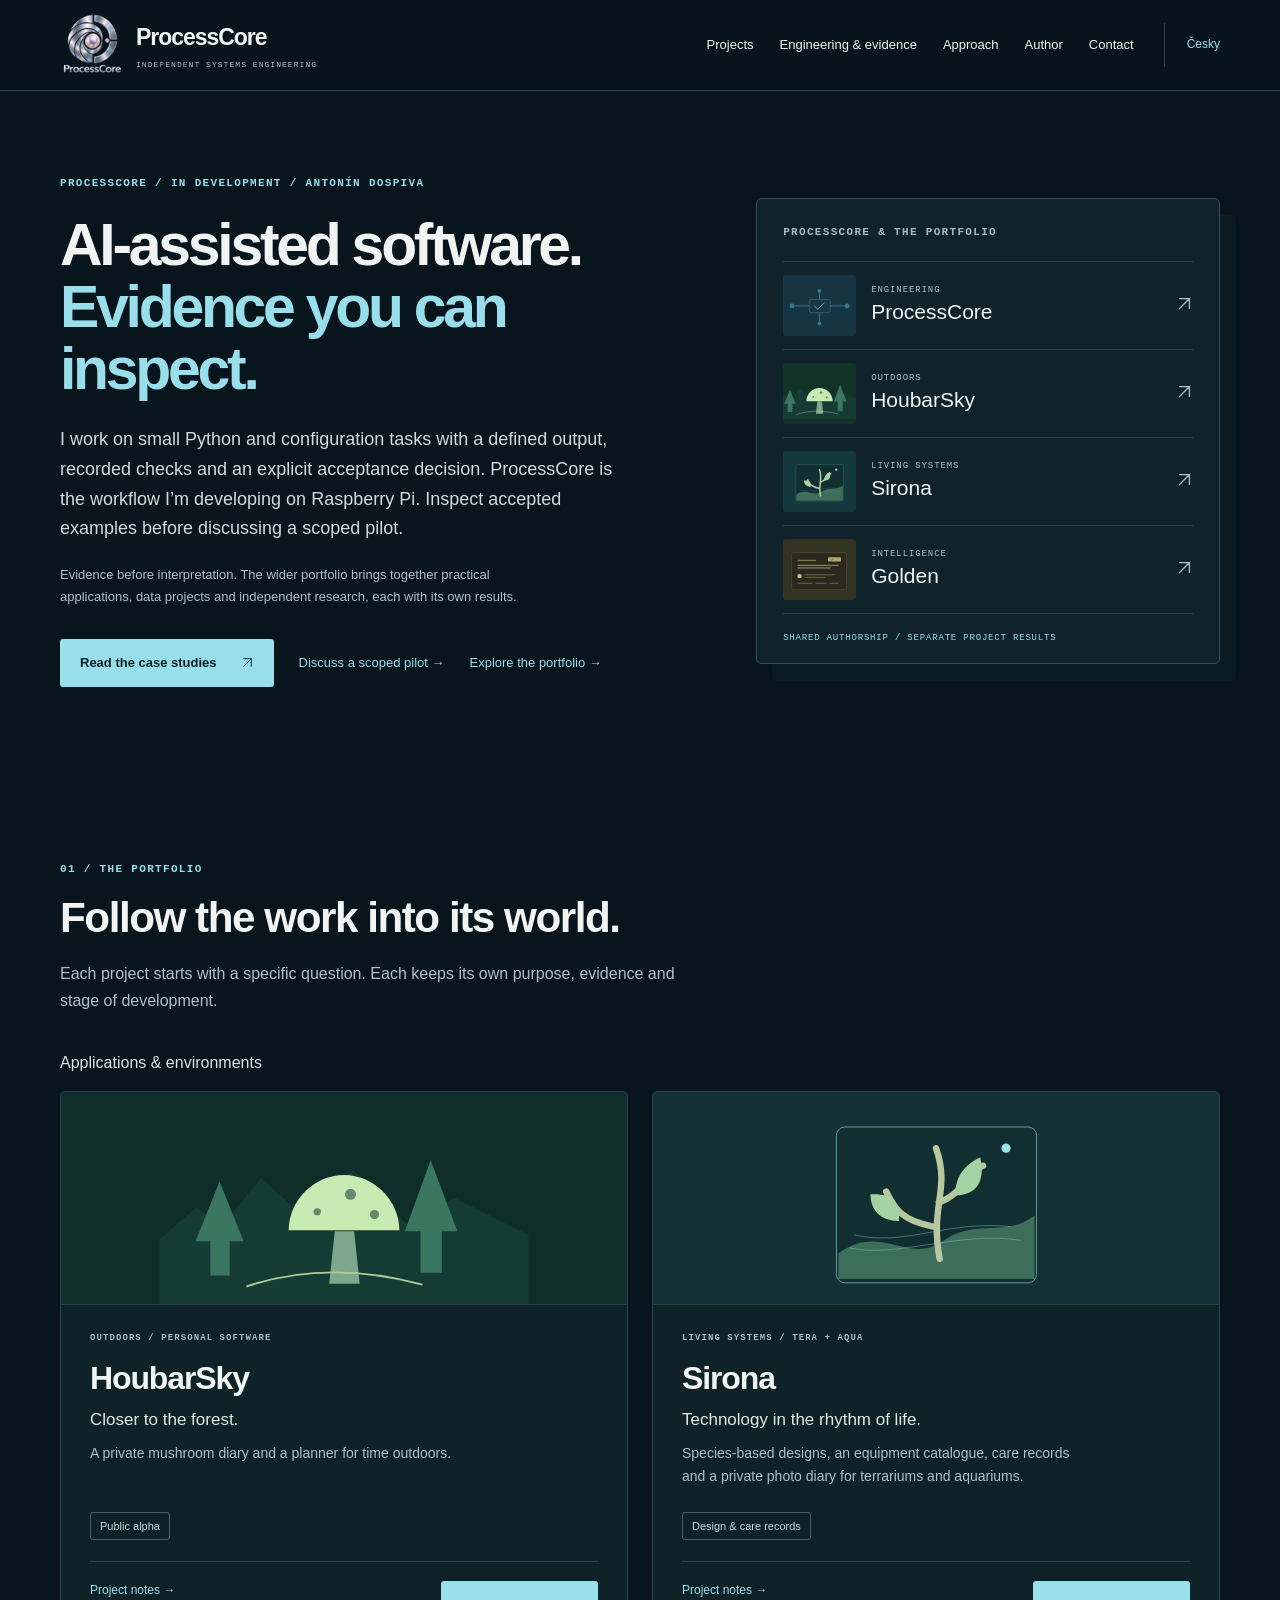
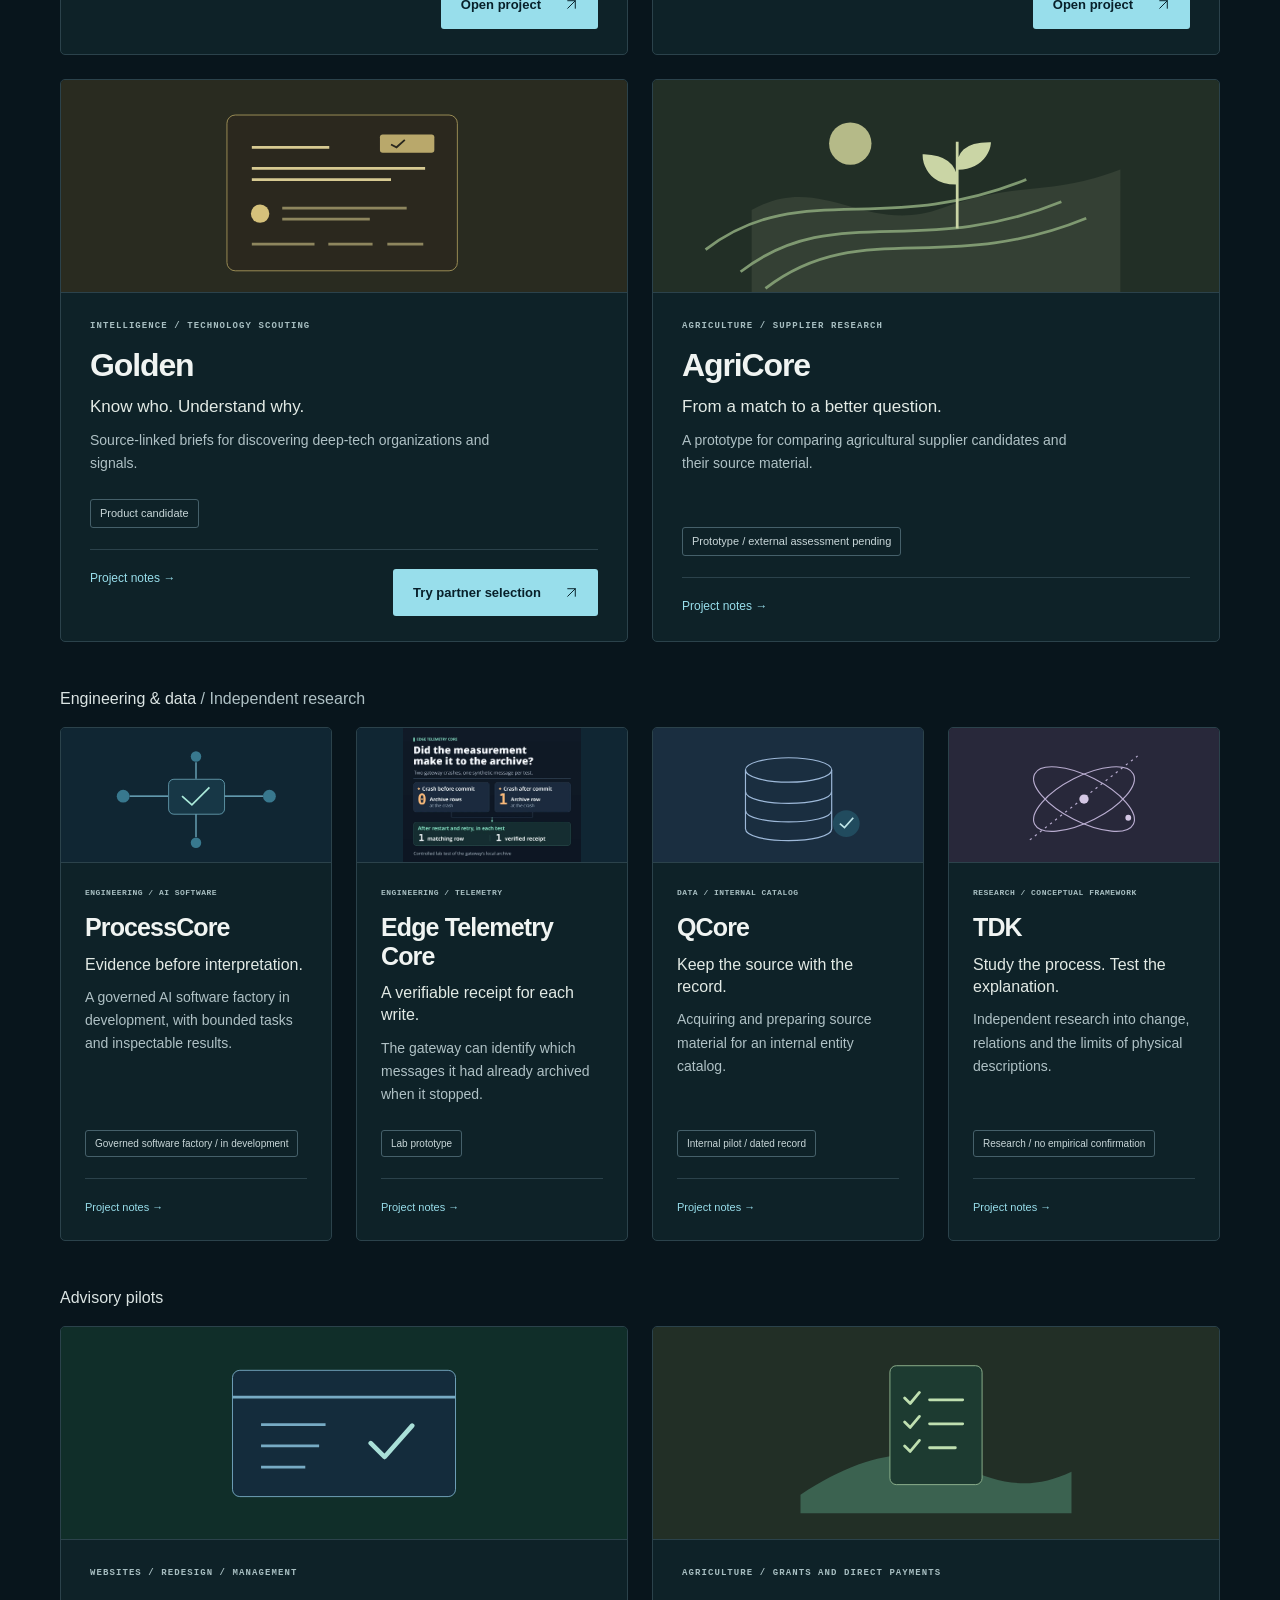
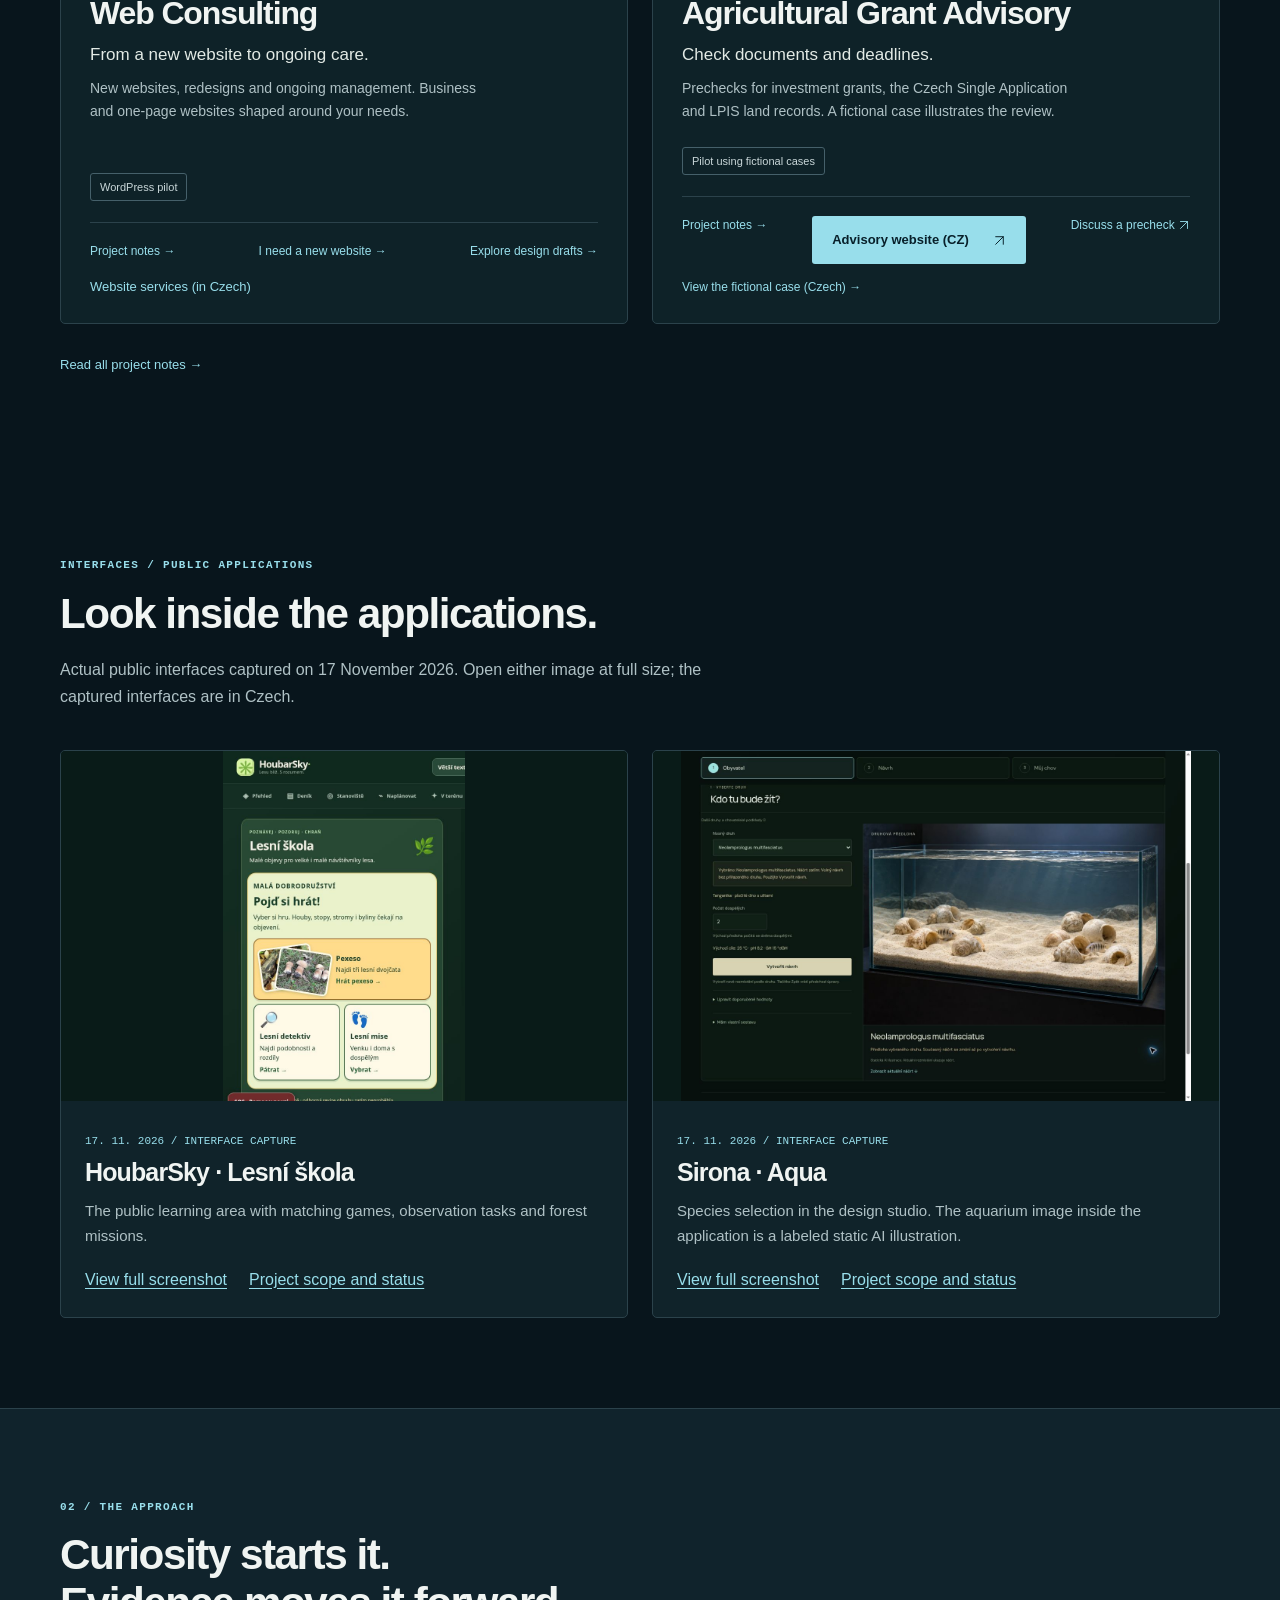
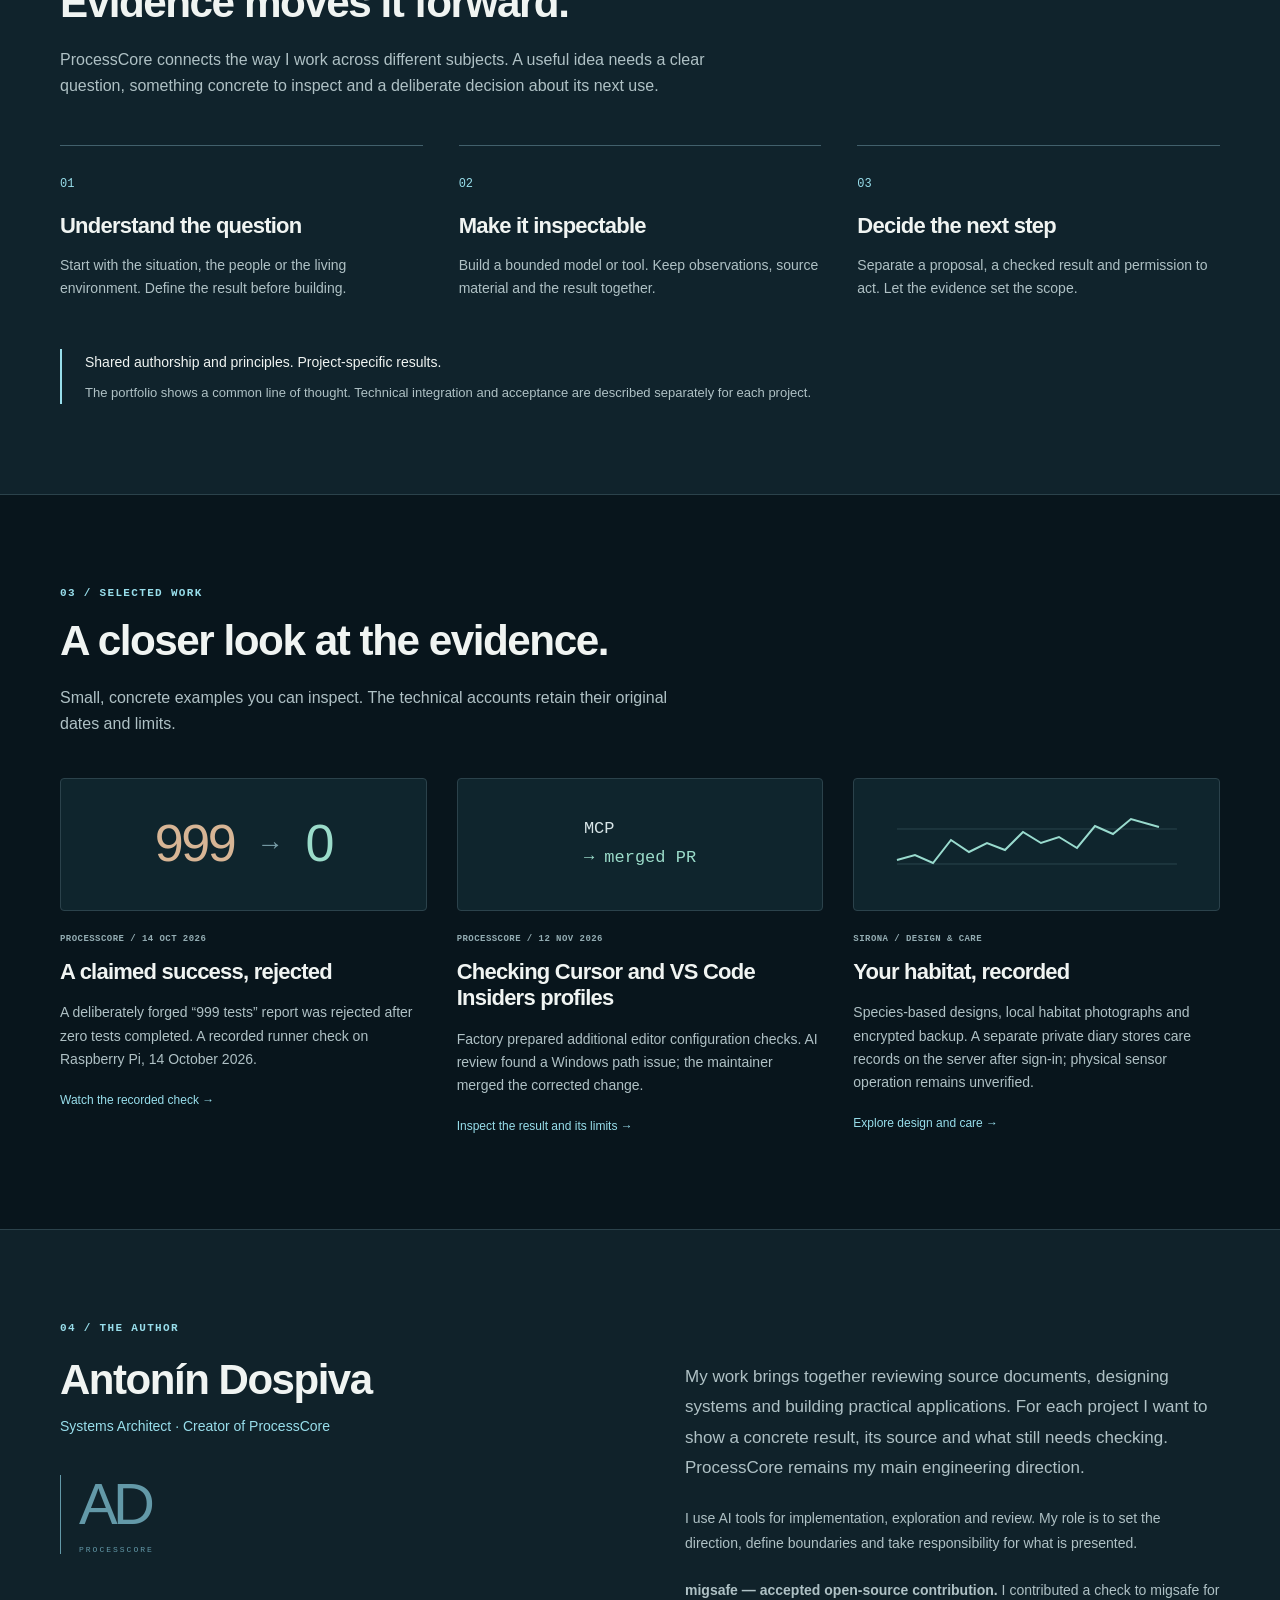
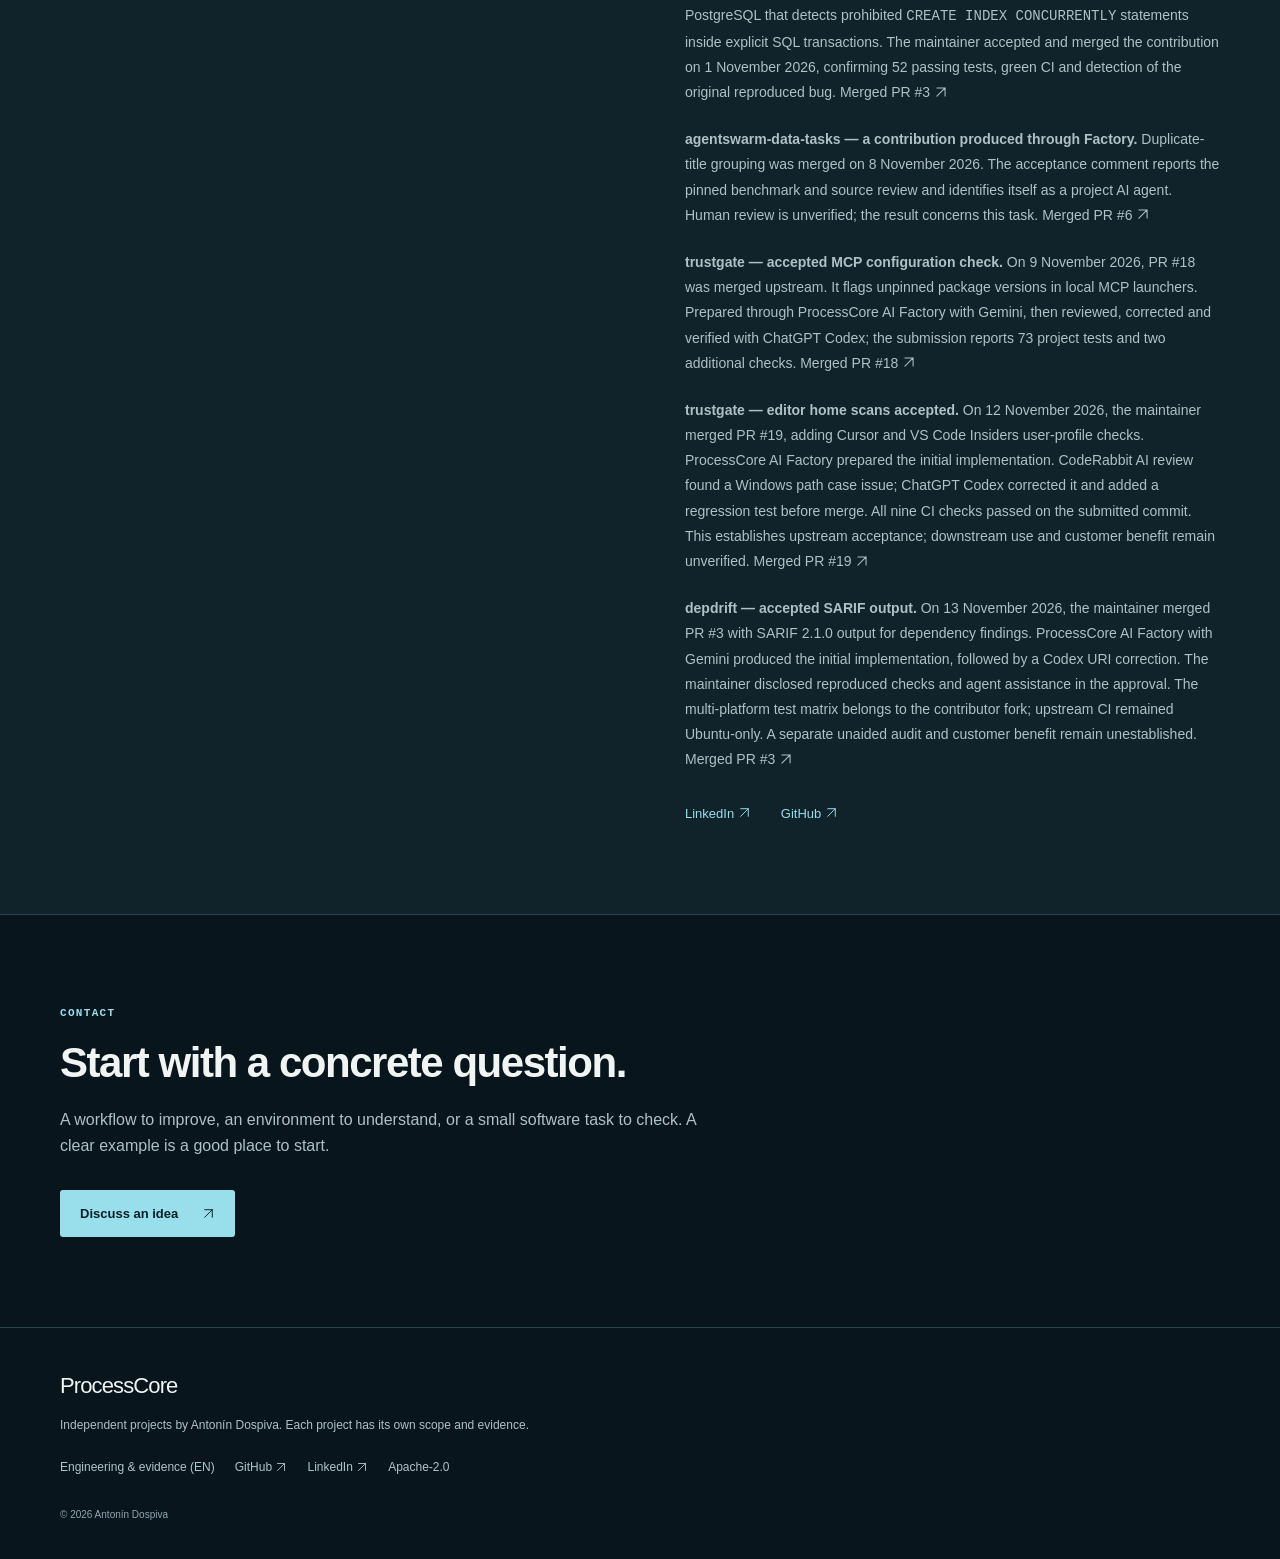
==== commit 9093612e: "Update the bilingual portfolio with Edge Telemetry and two advisory outcomes" ====
--- a/index.html
+++ b/index.html
@@ -3,14 +3,28 @@
 <html lang="en"><head><meta charset="utf-8"><meta name="viewport" content="width=device-width,initial-scale=1">
 <title>ProcessCore | Governed AI software factory in development</title><meta name="description" content="Antonín Dospiva is developing ProcessCore, a governed AI software factory on Raspberry Pi. Inspect bounded results, their evidence and limits, and the wider portfolio."><meta name="author" content="Antonín Dospiva"><meta name="theme-color" content="#08151c">
 <link rel="canonical" href="https://tondad80-dev.github.io/processcore-quantum-intelligence/"><link rel="alternate" hreflang="en" href="https://tondad80-dev.github.io/processcore-quantum-intelligence/index.html"><link rel="alternate" hreflang="cs" href="https://tondad80-dev.github.io/processcore-quantum-intelligence/cs.html"><link rel="alternate" hreflang="x-default" href="https://tondad80-dev.github.io/processcore-quantum-intelligence/">
-<link rel="icon" href="processcore-logo.png" type="image/png"><link rel="stylesheet" href="portfolio.css?v=20261117-ux">
+<link rel="icon" href="processcore-logo.png" type="image/png"><link rel="stylesheet" href="portfolio.css?v=20261126-portfolio">
 <meta property="og:type" content="website"><meta property="og:title" content="ProcessCore | Governed AI software factory in development"><meta property="og:description" content="Antonín Dospiva is developing ProcessCore, a governed AI software factory on Raspberry Pi. Inspect bounded results, their evidence and limits, and the wider portfolio."><meta property="og:url" content="https://tondad80-dev.github.io/processcore-quantum-intelligence/"><meta property="og:image" content="https://tondad80-dev.github.io/processcore-quantum-intelligence/processcore-logo.png"><meta property="og:image:alt" content="ProcessCore"><meta property="og:locale" content="en_US"><meta name="twitter:card" content="summary"><meta name="twitter:title" content="ProcessCore | Governed AI software factory in development"><meta name="twitter:description" content="Antonín Dospiva is developing ProcessCore, a governed AI software factory on Raspberry Pi. Inspect bounded results, their evidence and limits, and the wider portfolio."><meta name="twitter:image" content="https://tondad80-dev.github.io/processcore-quantum-intelligence/processcore-logo.png">
 <script type="application/ld+json">{"@context": "https://schema.org", "@type": "ProfilePage", "name": "ProcessCore | Governed AI software factory in development", "url": "https://tondad80-dev.github.io/processcore-quantum-intelligence/", "mainEntity": {"@type": "Person", "name": "Antonín Dospiva", "jobTitle": "Systems Architect", "sameAs": ["https://www.linkedin.com/in/tonda-dospiva-b160281a7/", "https://github.com/tondad80-dev"]}}</script><link rel="stylesheet" href="portfolio-evidence.css?v=20261117"></head><body>
 <a class="skip" href="#main">Skip to content</a>
 <header class="site-header"><div class="wrap nav-wrap"><a class="brand" href="index.html" aria-label="ProcessCore — Home"><img class="brand-logo" src="processcore-logo.png" width="64" height="64" alt="" decoding="async"><span>ProcessCore<small>INDEPENDENT SYSTEMS ENGINEERING</small></span></a>
 <nav aria-label="Main navigation"><a href="index.html#projects">Projects</a><a href="engineering.html">Engineering &amp; evidence</a><a href="index.html#approach">Approach</a><a href="index.html#about">Author</a><a href="index.html#contact">Contact</a></nav>
 <a class="language" lang="cs" hreflang="cs" href="cs.html">Česky</a></div></header><main id="main" tabindex="-1"><section class="hero wrap" id="top"><div class="hero-copy"><p class="eyebrow">PROCESSCORE / IN DEVELOPMENT / ANTONÍN DOSPIVA</p><h1>AI-assisted software.<br><span>Evidence you can inspect.</span></h1><p class="hero-intro">I work on small Python and configuration tasks with a defined output, recorded checks and an explicit acceptance decision. ProcessCore is the workflow I’m developing on Raspberry Pi. Inspect accepted examples before discussing a scoped pilot.</p><p class="hero-root">Evidence before interpretation. The wider portfolio brings together practical applications, data projects and independent research, each with its own results.</p><div class="actions"><a class="button" href="engineering.html#case-studies">Read the case studies <span aria-hidden="true"><svg class="inline-arrow" width="16" height="16" viewBox="0 0 24 24" fill="none" stroke="currentColor" stroke-width="1.8" stroke-linecap="round" stroke-linejoin="round" aria-hidden="true" focusable="false"><path d="M5 19 19 5M5 5h14v14"/></svg></span></a><a class="text-link" href="engineering.html#contact">Discuss a scoped pilot →</a><a class="text-link" href="#projects">Explore the portfolio →</a></div></div><aside class="work-map" aria-label="PROCESSCORE &amp; THE PORTFOLIO"><p class="eyebrow">PROCESSCORE &amp; THE PORTFOLIO</p><a class="map-row engineering" href="engineering.html"><span class="map-art"><svg class="project-art" viewBox="0 0 400 230" aria-hidden="true" focusable="false"><path d="M86 117h66m97 0h66M200 59v28m0 61v39" stroke="#7cbed5" stroke-width="2"/><rect x="153" y="88" width="96" height="60" rx="9" fill="#173746" stroke="#8ed4e8"/><path d="m176 117 17 15 30-30" fill="none" stroke="#aae9d9" stroke-width="3"/><circle cx="75" cy="117" r="11" fill="#38788e"/><circle cx="326" cy="117" r="11" fill="#38788e"/><circle cx="200" cy="49" r="9" fill="#38788e"/><circle cx="200" cy="197" r="9" fill="#38788e"/></svg></span><span><small>ENGINEERING</small><strong>ProcessCore</strong></span><span aria-hidden="true"><svg class="inline-arrow" width="16" height="16" viewBox="0 0 24 24" fill="none" stroke="currentColor" stroke-width="1.8" stroke-linecap="round" stroke-linejoin="round" aria-hidden="true" focusable="false"><path d="M5 19 19 5M5 5h14v14"/></svg></span></a><a class="map-row forest" href="projects.html#houbarsky"><span class="map-art"><svg class="project-art" viewBox="0 0 400 230" aria-hidden="true" focusable="false"><path d="M0 160 40 125 68 145 110 93 155 134 210 85 270 145 320 115 400 155V230H0Z" fill="#153c34"/><path d="m39 162 26-65 26 65H76v37H55v-37m211-11 28-77 29 77h-17v45h-23v-45" fill="#3b7760"/><path d="M140 150c0-33 28-60 60-60s60 27 60 60Z" fill="#c8eab3"/><path d="M190 151h21l6 57h-33Z" fill="#7fa78b"/><path d="M94 211c60-20 124-20 191-2" fill="none" stroke="#adce9a" stroke-width="2"/><circle cx="207" cy="111" r="6" fill="#63896e"/><circle cx="171" cy="130" r="4" fill="#63896e"/><circle cx="233" cy="133" r="5" fill="#63896e"/></svg></span><span><small>OUTDOORS</small><strong>HoubarSky</strong></span><span aria-hidden="true"><svg class="inline-arrow" width="16" height="16" viewBox="0 0 24 24" fill="none" stroke="currentColor" stroke-width="1.8" stroke-linecap="round" stroke-linejoin="round" aria-hidden="true" focusable="false"><path d="M5 19 19 5M5 5h14v14"/></svg></span></a><a class="map-row habitat" href="projects.html#sirona"><span class="map-art"><svg class="project-art" viewBox="0 0 400 230" aria-hidden="true" focusable="false"><rect x="92" y="38" width="217" height="169" rx="9" fill="#112f31" stroke="#67a6a7"/><path d="M94 175c47-34 75 13 113-13s67-3 100-28v69H94Z" fill="#3d6e5a"/><path d="M204 181c-11-58 12-75-4-120m-3 85c-37-7-43-22-51-38m57 12c29-11 29-33 48-40" fill="none" stroke="#b7c7a0" stroke-width="7" stroke-linecap="round"/><path d="M160 140c-33 0-31-29-31-29 27-1 32 10 31 29m61-28c-1-31 27-41 27-41 6 27-5 41-27 41" fill="#a5d2a2"/><path d="M106 169c50 12 120-19 186-8M111 155c57 13 99-16 170-9" fill="none" stroke="#92d7d7" stroke-opacity=".45"/><circle cx="276" cy="61" r="5" fill="#9ce4e5"/></svg></span><span><small>LIVING SYSTEMS</small><strong>Sirona</strong></span><span aria-hidden="true"><svg class="inline-arrow" width="16" height="16" viewBox="0 0 24 24" fill="none" stroke="currentColor" stroke-width="1.8" stroke-linecap="round" stroke-linejoin="round" aria-hidden="true" focusable="false"><path d="M5 19 19 5M5 5h14v14"/></svg></span></a><a class="map-row intelligence" href="projects.html#golden"><span class="map-art"><svg class="project-art" viewBox="0 0 400 230" aria-hidden="true" focusable="false"><rect x="73" y="38" width="250" height="169" rx="9" fill="#2b281e" stroke="#a29459"/><path d="M100 73h84M100 96h188M100 108h151" stroke="#d7ca92" stroke-width="3"/><circle cx="109" cy="145" r="10" fill="#d5c17b"/><path d="M133 139h135m-135 12h95M100 178h68m15 0h48m16 0h39" stroke="#8e865e" stroke-width="3"/><rect x="239" y="59" width="59" height="20" rx="3" fill="#b9a86b"/><path d="m251 70 6 3 9-8" stroke="#29271e" stroke-width="2" fill="none"/></svg></span><span><small>INTELLIGENCE</small><strong>Golden</strong></span><span aria-hidden="true"><svg class="inline-arrow" width="16" height="16" viewBox="0 0 24 24" fill="none" stroke="currentColor" stroke-width="1.8" stroke-linecap="round" stroke-linejoin="round" aria-hidden="true" focusable="false"><path d="M5 19 19 5M5 5h14v14"/></svg></span></a><div class="map-root">SHARED AUTHORSHIP / SEPARATE PROJECT RESULTS</div></aside></section>
-<section class="section wrap" id="projects"><div class="section-heading"><p class="eyebrow">01 / THE PORTFOLIO</p><h2>Follow the work into its world.</h2><p>Each project starts with a specific question. Each keeps its own purpose, evidence and stage of development.</p></div><h3 class="group-title">Applications & environments</h3><div class="project-grid"><article class="project-card forest "><a class="art-link" href="projects.html#houbarsky" tabindex="-1" aria-hidden="true"><svg class="project-art" viewBox="0 0 400 230" aria-hidden="true" focusable="false"><path d="M0 160 40 125 68 145 110 93 155 134 210 85 270 145 320 115 400 155V230H0Z" fill="#153c34"/><path d="m39 162 26-65 26 65H76v37H55v-37m211-11 28-77 29 77h-17v45h-23v-45" fill="#3b7760"/><path d="M140 150c0-33 28-60 60-60s60 27 60 60Z" fill="#c8eab3"/><path d="M190 151h21l6 57h-33Z" fill="#7fa78b"/><path d="M94 211c60-20 124-20 191-2" fill="none" stroke="#adce9a" stroke-width="2"/><circle cx="207" cy="111" r="6" fill="#63896e"/><circle cx="171" cy="130" r="4" fill="#63896e"/><circle cx="233" cy="133" r="5" fill="#63896e"/></svg></a><div class="card-content"><p class="eyebrow">OUTDOORS / PERSONAL SOFTWARE</p><h3>HoubarSky</h3><p class="card-title">Closer to the forest.</p><p class="card-description">A private mushroom diary and a planner for time outdoors.</p><p class="stage">Public alpha</p><div class="card-links"><a href="projects.html#houbarsky">Project notes <span aria-hidden="true">→</span><span class="sr-only"> — HoubarSky</span></a><a href="https://www.houbarsky.eu/" target="_blank" rel="noopener noreferrer" class="button">Open project <svg class="inline-arrow" width="16" height="16" viewBox="0 0 24 24" fill="none" stroke="currentColor" stroke-width="1.8" stroke-linecap="round" stroke-linejoin="round" aria-hidden="true" focusable="false"><path d="M5 19 19 5M5 5h14v14"/></svg><span class="sr-only"> — HoubarSky</span><span class="sr-only"> (opens in a new window)</span></a></div></div></article><article class="project-card habitat "><a class="art-link" href="projects.html#sirona" tabindex="-1" aria-hidden="true"><svg class="project-art" viewBox="0 0 400 230" aria-hidden="true" focusable="false"><rect x="92" y="38" width="217" height="169" rx="9" fill="#112f31" stroke="#67a6a7"/><path d="M94 175c47-34 75 13 113-13s67-3 100-28v69H94Z" fill="#3d6e5a"/><path d="M204 181c-11-58 12-75-4-120m-3 85c-37-7-43-22-51-38m57 12c29-11 29-33 48-40" fill="none" stroke="#b7c7a0" stroke-width="7" stroke-linecap="round"/><path d="M160 140c-33 0-31-29-31-29 27-1 32 10 31 29m61-28c-1-31 27-41 27-41 6 27-5 41-27 41" fill="#a5d2a2"/><path d="M106 169c50 12 120-19 186-8M111 155c57 13 99-16 170-9" fill="none" stroke="#92d7d7" stroke-opacity=".45"/><circle cx="276" cy="61" r="5" fill="#9ce4e5"/></svg></a><div class="card-content"><p class="eyebrow">LIVING SYSTEMS / TERA + AQUA</p><h3>Sirona</h3><p class="card-title">Technology in the rhythm of life.</p><p class="card-description">Species-based designs, an equipment catalogue, care records and a private photo diary for terrariums and aquariums.</p><p class="stage">Design &amp; care records</p><div class="card-links"><a href="projects.html#sirona">Project notes <span aria-hidden="true">→</span><span class="sr-only"> — Sirona</span></a><a href="https://sirona-living-systems.tondad80.chatgpt.site/" target="_blank" rel="noopener noreferrer" class="button">Open project <svg class="inline-arrow" width="16" height="16" viewBox="0 0 24 24" fill="none" stroke="currentColor" stroke-width="1.8" stroke-linecap="round" stroke-linejoin="round" aria-hidden="true" focusable="false"><path d="M5 19 19 5M5 5h14v14"/></svg><span class="sr-only"> — Sirona</span><span class="sr-only"> (opens in a new window)</span></a></div></div></article><article class="project-card intelligence "><a class="art-link" href="projects.html#golden" tabindex="-1" aria-hidden="true"><svg class="project-art" viewBox="0 0 400 230" aria-hidden="true" focusable="false"><rect x="73" y="38" width="250" height="169" rx="9" fill="#2b281e" stroke="#a29459"/><path d="M100 73h84M100 96h188M100 108h151" stroke="#d7ca92" stroke-width="3"/><circle cx="109" cy="145" r="10" fill="#d5c17b"/><path d="M133 139h135m-135 12h95M100 178h68m15 0h48m16 0h39" stroke="#8e865e" stroke-width="3"/><rect x="239" y="59" width="59" height="20" rx="3" fill="#b9a86b"/><path d="m251 70 6 3 9-8" stroke="#29271e" stroke-width="2" fill="none"/></svg></a><div class="card-content"><p class="eyebrow">INTELLIGENCE / TECHNOLOGY SCOUTING</p><h3>Golden</h3><p class="card-title">Know who. Understand why.</p><p class="card-description">Source-linked briefs for discovering deep-tech organizations and signals.</p><p class="stage">Product candidate</p><div class="card-links"><a href="projects.html#golden">Project notes <span aria-hidden="true">→</span><span class="sr-only"> — Golden</span></a><a href="https://tondad80-dev.github.io/commercial-golden-api-deploy/demo/#case=photon&amp;view=all&amp;lang=en" target="_blank" rel="noopener noreferrer" class="button">Try partner selection <svg class="inline-arrow" width="16" height="16" viewBox="0 0 24 24" fill="none" stroke="currentColor" stroke-width="1.8" stroke-linecap="round" stroke-linejoin="round" aria-hidden="true" focusable="false"><path d="M5 19 19 5M5 5h14v14"/></svg><span class="sr-only"> — Golden</span><span class="sr-only"> (opens in a new window)</span></a></div></div></article><article class="project-card agriculture "><a class="art-link" href="projects.html#agricore" tabindex="-1" aria-hidden="true"><svg class="project-art" viewBox="0 0 400 230" aria-hidden="true" focusable="false"><path d="M0 141c77-43 123 29 207-2s112-11 193-42V230H0Z" fill="#344034"/><path d="M-12 208c101-78 194-13 348-76M15 226c101-78 194-13 348-76M-50 184c101-78 194-13 348-76" fill="none" stroke="#7f9971" stroke-width="3"/><path d="M223 161V67m-1 45c-35 0-35-30-35-30 30 1 35 16 35 30m2-16c32-2 34-27 34-27-27 0-34 11-34 27" fill="#cad5a5" stroke="#cad5a5" stroke-width="3"/><circle cx="107" cy="69" r="23" fill="#b5ba88"/></svg></a><div class="card-content"><p class="eyebrow">AGRICULTURE / SUPPLIER RESEARCH</p><h3>AgriCore</h3><p class="card-title">From a match to a better question.</p><p class="card-description">A prototype for comparing agricultural supplier candidates and their source material.</p><p class="stage">Prototype / external assessment pending</p><div class="card-links"><a href="projects.html#agricore">Project notes <span aria-hidden="true">→</span><span class="sr-only"> — AgriCore</span></a></div></div></article></div><h3 class="group-title secondary-group">Engineering & data <span>/ Independent research</span></h3><div class="technical-grid"><article class="project-card engineering compact"><a class="art-link" href="projects.html#processcore" tabindex="-1" aria-hidden="true"><svg class="project-art" viewBox="0 0 400 230" aria-hidden="true" focusable="false"><path d="M86 117h66m97 0h66M200 59v28m0 61v39" stroke="#7cbed5" stroke-width="2"/><rect x="153" y="88" width="96" height="60" rx="9" fill="#173746" stroke="#8ed4e8"/><path d="m176 117 17 15 30-30" fill="none" stroke="#aae9d9" stroke-width="3"/><circle cx="75" cy="117" r="11" fill="#38788e"/><circle cx="326" cy="117" r="11" fill="#38788e"/><circle cx="200" cy="49" r="9" fill="#38788e"/><circle cx="200" cy="197" r="9" fill="#38788e"/></svg></a><div class="card-content"><p class="eyebrow">ENGINEERING / AI SOFTWARE</p><h3>ProcessCore</h3><p class="card-title">Evidence before interpretation.</p><p class="card-description">A governed AI software factory in development, with bounded tasks and inspectable results.</p><p class="stage">Governed software factory / in development</p><div class="card-links"><a href="projects.html#processcore">Project notes <span aria-hidden="true">→</span><span class="sr-only"> — ProcessCore</span></a></div></div></article><article class="project-card data compact"><a class="art-link" href="projects.html#qcore" tabindex="-1" aria-hidden="true"><svg class="project-art" viewBox="0 0 400 230" aria-hidden="true" focusable="false"><g fill="none" stroke="#9eb9d9" stroke-width="2"><ellipse cx="201" cy="72" rx="74" ry="21"/><path d="M127 72v101c0 27 148 27 148 0V72M127 109c0 27 148 27 148 0M127 141c0 27 148 27 148 0"/></g><circle cx="300" cy="164" r="23" fill="#214b5e"/><path d="m289 164 8 7 15-17" stroke="#c0e5e8" stroke-width="3" fill="none"/></svg></a><div class="card-content"><p class="eyebrow">DATA / INTERNAL CATALOG</p><h3>QCore</h3><p class="card-title">Keep the source with the record.</p><p class="card-description">Acquiring and preparing source material for an internal entity catalog.</p><p class="stage">Internal pilot / dated record</p><div class="card-links"><a href="projects.html#qcore">Project notes <span aria-hidden="true">→</span><span class="sr-only"> — QCore</span></a></div></div></article><article class="project-card research compact"><a class="art-link" href="projects.html#tdk" tabindex="-1" aria-hidden="true"><svg class="project-art" viewBox="0 0 400 230" aria-hidden="true" focusable="false"><g fill="none" stroke="#b8accf" stroke-width="2"><ellipse cx="200" cy="122" rx="95" ry="39" transform="rotate(-27 200 122)"/><ellipse cx="200" cy="122" rx="95" ry="39" transform="rotate(27 200 122)"/><path d="M107 192 292 48" stroke-dasharray="4 7"/></g><circle cx="200" cy="122" r="8" fill="#d4c7e4"/><circle cx="276" cy="154" r="5" fill="#d4c7e4"/></svg></a><div class="card-content"><p class="eyebrow">RESEARCH / CONCEPTUAL FRAMEWORK</p><h3>TDK</h3><p class="card-title">Study the process. Test the explanation.</p><p class="card-description">Independent research into change, relations and the limits of physical descriptions.</p><p class="stage">Research / no empirical confirmation</p><div class="card-links"><a href="projects.html#tdk">Project notes <span aria-hidden="true">→</span><span class="sr-only"> — TDK</span></a></div></div></article></div>
+<section class="section wrap" id="projects"><div class="section-heading"><p class="eyebrow">01 / THE PORTFOLIO</p><h2>Follow the work into its world.</h2><p>Each project starts with a specific question. Each keeps its own purpose, evidence and stage of development.</p></div><h3 class="group-title">Applications & environments</h3><div class="project-grid"><article class="project-card forest "><a class="art-link" href="projects.html#houbarsky" tabindex="-1" aria-hidden="true"><svg class="project-art" viewBox="0 0 400 230" aria-hidden="true" focusable="false"><path d="M0 160 40 125 68 145 110 93 155 134 210 85 270 145 320 115 400 155V230H0Z" fill="#153c34"/><path d="m39 162 26-65 26 65H76v37H55v-37m211-11 28-77 29 77h-17v45h-23v-45" fill="#3b7760"/><path d="M140 150c0-33 28-60 60-60s60 27 60 60Z" fill="#c8eab3"/><path d="M190 151h21l6 57h-33Z" fill="#7fa78b"/><path d="M94 211c60-20 124-20 191-2" fill="none" stroke="#adce9a" stroke-width="2"/><circle cx="207" cy="111" r="6" fill="#63896e"/><circle cx="171" cy="130" r="4" fill="#63896e"/><circle cx="233" cy="133" r="5" fill="#63896e"/></svg></a><div class="card-content"><p class="eyebrow">OUTDOORS / PERSONAL SOFTWARE</p><h3>HoubarSky</h3><p class="card-title">Closer to the forest.</p><p class="card-description">A private mushroom diary and a planner for time outdoors.</p><p class="stage">Public alpha</p><div class="card-links"><a href="projects.html#houbarsky">Project notes <span aria-hidden="true">→</span><span class="sr-only"> — HoubarSky</span></a><a href="https://www.houbarsky.eu/" target="_blank" rel="noopener noreferrer" class="button">Open project <svg class="inline-arrow" width="16" height="16" viewBox="0 0 24 24" fill="none" stroke="currentColor" stroke-width="1.8" stroke-linecap="round" stroke-linejoin="round" aria-hidden="true" focusable="false"><path d="M5 19 19 5M5 5h14v14"/></svg><span class="sr-only"> — HoubarSky</span><span class="sr-only"> (opens in a new window)</span></a></div></div></article><article class="project-card habitat "><a class="art-link" href="projects.html#sirona" tabindex="-1" aria-hidden="true"><svg class="project-art" viewBox="0 0 400 230" aria-hidden="true" focusable="false"><rect x="92" y="38" width="217" height="169" rx="9" fill="#112f31" stroke="#67a6a7"/><path d="M94 175c47-34 75 13 113-13s67-3 100-28v69H94Z" fill="#3d6e5a"/><path d="M204 181c-11-58 12-75-4-120m-3 85c-37-7-43-22-51-38m57 12c29-11 29-33 48-40" fill="none" stroke="#b7c7a0" stroke-width="7" stroke-linecap="round"/><path d="M160 140c-33 0-31-29-31-29 27-1 32 10 31 29m61-28c-1-31 27-41 27-41 6 27-5 41-27 41" fill="#a5d2a2"/><path d="M106 169c50 12 120-19 186-8M111 155c57 13 99-16 170-9" fill="none" stroke="#92d7d7" stroke-opacity=".45"/><circle cx="276" cy="61" r="5" fill="#9ce4e5"/></svg></a><div class="card-content"><p class="eyebrow">LIVING SYSTEMS / TERA + AQUA</p><h3>Sirona</h3><p class="card-title">Technology in the rhythm of life.</p><p class="card-description">Species-based designs, an equipment catalogue, care records and a private photo diary for terrariums and aquariums.</p><p class="stage">Design &amp; care records</p><div class="card-links"><a href="projects.html#sirona">Project notes <span aria-hidden="true">→</span><span class="sr-only"> — Sirona</span></a><a href="https://sirona-living-systems.tondad80.chatgpt.site/" target="_blank" rel="noopener noreferrer" class="button">Open project <svg class="inline-arrow" width="16" height="16" viewBox="0 0 24 24" fill="none" stroke="currentColor" stroke-width="1.8" stroke-linecap="round" stroke-linejoin="round" aria-hidden="true" focusable="false"><path d="M5 19 19 5M5 5h14v14"/></svg><span class="sr-only"> — Sirona</span><span class="sr-only"> (opens in a new window)</span></a></div></div></article><article class="project-card intelligence "><a class="art-link" href="projects.html#golden" tabindex="-1" aria-hidden="true"><svg class="project-art" viewBox="0 0 400 230" aria-hidden="true" focusable="false"><rect x="73" y="38" width="250" height="169" rx="9" fill="#2b281e" stroke="#a29459"/><path d="M100 73h84M100 96h188M100 108h151" stroke="#d7ca92" stroke-width="3"/><circle cx="109" cy="145" r="10" fill="#d5c17b"/><path d="M133 139h135m-135 12h95M100 178h68m15 0h48m16 0h39" stroke="#8e865e" stroke-width="3"/><rect x="239" y="59" width="59" height="20" rx="3" fill="#b9a86b"/><path d="m251 70 6 3 9-8" stroke="#29271e" stroke-width="2" fill="none"/></svg></a><div class="card-content"><p class="eyebrow">INTELLIGENCE / TECHNOLOGY SCOUTING</p><h3>Golden</h3><p class="card-title">Know who. Understand why.</p><p class="card-description">Source-linked briefs for discovering deep-tech organizations and signals.</p><p class="stage">Product candidate</p><div class="card-links"><a href="projects.html#golden">Project notes <span aria-hidden="true">→</span><span class="sr-only"> — Golden</span></a><a href="https://tondad80-dev.github.io/commercial-golden-api-deploy/demo/#case=photon&amp;view=all&amp;lang=en" target="_blank" rel="noopener noreferrer" class="button">Try partner selection <svg class="inline-arrow" width="16" height="16" viewBox="0 0 24 24" fill="none" stroke="currentColor" stroke-width="1.8" stroke-linecap="round" stroke-linejoin="round" aria-hidden="true" focusable="false"><path d="M5 19 19 5M5 5h14v14"/></svg><span class="sr-only"> — Golden</span><span class="sr-only"> (opens in a new window)</span></a></div></div></article><article class="project-card agriculture "><a class="art-link" href="projects.html#agricore" tabindex="-1" aria-hidden="true"><svg class="project-art" viewBox="0 0 400 230" aria-hidden="true" focusable="false"><path d="M0 141c77-43 123 29 207-2s112-11 193-42V230H0Z" fill="#344034"/><path d="M-12 208c101-78 194-13 348-76M15 226c101-78 194-13 348-76M-50 184c101-78 194-13 348-76" fill="none" stroke="#7f9971" stroke-width="3"/><path d="M223 161V67m-1 45c-35 0-35-30-35-30 30 1 35 16 35 30m2-16c32-2 34-27 34-27-27 0-34 11-34 27" fill="#cad5a5" stroke="#cad5a5" stroke-width="3"/><circle cx="107" cy="69" r="23" fill="#b5ba88"/></svg></a><div class="card-content"><p class="eyebrow">AGRICULTURE / SUPPLIER RESEARCH</p><h3>AgriCore</h3><p class="card-title">From a match to a better question.</p><p class="card-description">A prototype for comparing agricultural supplier candidates and their source material.</p><p class="stage">Prototype / external assessment pending</p><div class="card-links"><a href="projects.html#agricore">Project notes <span aria-hidden="true">→</span><span class="sr-only"> — AgriCore</span></a></div></div></article></div><h3 class="group-title secondary-group">Engineering & data <span>/ Independent research</span></h3><div class="technical-grid"><article class="project-card engineering compact"><a class="art-link" href="projects.html#processcore" tabindex="-1" aria-hidden="true"><svg class="project-art" viewBox="0 0 400 230" aria-hidden="true" focusable="false"><path d="M86 117h66m97 0h66M200 59v28m0 61v39" stroke="#7cbed5" stroke-width="2"/><rect x="153" y="88" width="96" height="60" rx="9" fill="#173746" stroke="#8ed4e8"/><path d="m176 117 17 15 30-30" fill="none" stroke="#aae9d9" stroke-width="3"/><circle cx="75" cy="117" r="11" fill="#38788e"/><circle cx="326" cy="117" r="11" fill="#38788e"/><circle cx="200" cy="49" r="9" fill="#38788e"/><circle cx="200" cy="197" r="9" fill="#38788e"/></svg></a><div class="card-content"><p class="eyebrow">ENGINEERING / AI SOFTWARE</p><h3>ProcessCore</h3><p class="card-title">Evidence before interpretation.</p><p class="card-description">A governed AI software factory in development, with bounded tasks and inspectable results.</p><p class="stage">Governed software factory / in development</p><div class="card-links"><a href="projects.html#processcore">Project notes <span aria-hidden="true">→</span><span class="sr-only"> — ProcessCore</span></a></div></div></article>
+<article class="project-card engineering compact edge-telemetry">
+  <a class="art-link" href="projects.html#edge-telemetry-core" tabindex="-1" aria-hidden="true">
+    <img class="project-art" src="media/edge-telemetry-gateway-crash.webp" width="840" height="630" loading="lazy" decoding="async" alt="">
+  </a>
+  <div class="card-content">
+    <p class="eyebrow">ENGINEERING / TELEMETRY</p>
+    <h3>Edge Telemetry Core</h3>
+    <p class="card-title">A verifiable receipt for each write.</p>
+    <p class="card-description">The gateway can identify which messages it had already archived when it stopped.</p>
+    <p class="stage">Lab prototype</p>
+    <div class="card-links"><a href="projects.html#edge-telemetry-core">Project notes <span aria-hidden="true">→</span><span class="sr-only"> — Edge Telemetry Core</span></a></div>
+  </div>
+</article>
+<article class="project-card data compact"><a class="art-link" href="projects.html#qcore" tabindex="-1" aria-hidden="true"><svg class="project-art" viewBox="0 0 400 230" aria-hidden="true" focusable="false"><g fill="none" stroke="#9eb9d9" stroke-width="2"><ellipse cx="201" cy="72" rx="74" ry="21"/><path d="M127 72v101c0 27 148 27 148 0V72M127 109c0 27 148 27 148 0M127 141c0 27 148 27 148 0"/></g><circle cx="300" cy="164" r="23" fill="#214b5e"/><path d="m289 164 8 7 15-17" stroke="#c0e5e8" stroke-width="3" fill="none"/></svg></a><div class="card-content"><p class="eyebrow">DATA / INTERNAL CATALOG</p><h3>QCore</h3><p class="card-title">Keep the source with the record.</p><p class="card-description">Acquiring and preparing source material for an internal entity catalog.</p><p class="stage">Internal pilot / dated record</p><div class="card-links"><a href="projects.html#qcore">Project notes <span aria-hidden="true">→</span><span class="sr-only"> — QCore</span></a></div></div></article><article class="project-card research compact"><a class="art-link" href="projects.html#tdk" tabindex="-1" aria-hidden="true"><svg class="project-art" viewBox="0 0 400 230" aria-hidden="true" focusable="false"><g fill="none" stroke="#b8accf" stroke-width="2"><ellipse cx="200" cy="122" rx="95" ry="39" transform="rotate(-27 200 122)"/><ellipse cx="200" cy="122" rx="95" ry="39" transform="rotate(27 200 122)"/><path d="M107 192 292 48" stroke-dasharray="4 7"/></g><circle cx="200" cy="122" r="8" fill="#d4c7e4"/><circle cx="276" cy="154" r="5" fill="#d4c7e4"/></svg></a><div class="card-content"><p class="eyebrow">RESEARCH / CONCEPTUAL FRAMEWORK</p><h3>TDK</h3><p class="card-title">Study the process. Test the explanation.</p><p class="card-description">Independent research into change, relations and the limits of physical descriptions.</p><p class="stage">Research / no empirical confirmation</p><div class="card-links"><a href="projects.html#tdk">Project notes <span aria-hidden="true">→</span><span class="sr-only"> — TDK</span></a></div></div></article></div>
 <h3 class="group-title secondary-group">Advisory pilots</h3>
 <div class="project-grid">
 <article class="project-card data"><a class="art-link" href="projects.html#web-consulting" tabindex="-1" aria-hidden="true"><svg class="project-art" viewBox="0 0 400 230" aria-hidden="true" focusable="false"><rect x="79" y="47" width="242" height="137" rx="8" fill="#142c3c" stroke="#77abc4"/><path d="M79 76h242M110 106h70m-70 23h63m-63 23h48" stroke="#77abc4" stroke-width="3"/><path d="m229 126 15 15 30-34" fill="none" stroke="#a9e0d8" stroke-width="5" stroke-linecap="round" stroke-linejoin="round"/></svg></a><div class="card-content"><p class="eyebrow">WEBSITES / REDESIGN / MANAGEMENT</p><h3>Web Consulting</h3><p class="card-title">From a new website to ongoing care.</p><p class="card-description">New websites, redesigns and ongoing management. Business and one-page websites shaped around your needs.</p><p class="stage">WordPress pilot</p><div class="card-links"><a href="projects.html#web-consulting">Project notes <span aria-hidden="true">→</span><span class="sr-only"> — Web Consulting</span></a><a href="projects.html#website-creation">I need a new website →</a><a href="projects.html#website-drafts">Explore design drafts →</a><a class="text-link" href="https://www.kosirska-ah.cz/weby/" target="_blank" rel="noopener noreferrer">Website services (in Czech)<span class="sr-only"> (opens in a new window)</span></a></div></div></article>
--- a/portfolio.css
+++ b/portfolio.css
@@ -1,7 +1,7 @@
 /* Copyright 2026 Antonín Dospiva. Apache-2.0. */
 :root{--bg:#08151c;--panel:#0d2029;--text:#f0f4f2;--muted:#afc1c5;--line:#2b424b;--cyan:#98deeb;--green:#b6d6ad;--gold:#dccb8c;--font:Inter,"Segoe UI",Arial,sans-serif;--mono:"SFMono-Regular",Consolas,monospace;color-scheme:dark}
-*{box-sizing:border-box}html{scroll-behavior:smooth;scroll-padding-top:112px}body{margin:0;background:var(--bg);color:var(--text);font:16px/1.65 var(--font);-webkit-font-smoothing:antialiased}a{color:inherit;text-decoration:none}a:hover{text-decoration:underline;text-underline-offset:5px}a:focus-visible,summary:focus-visible{outline:3px solid var(--cyan);outline-offset:5px}h1,h2,h3,p{margin:0}h1,h2,h3{line-height:1.13;font-weight:600;letter-spacing:-.035em}p{color:var(--muted)}.wrap{width:min(1160px,calc(100% - 64px));margin:auto}.eyebrow{font:11px/1.5 var(--mono);font-weight:600;letter-spacing:.12em;color:var(--cyan)}.site-header{position:sticky;top:0;z-index:5;background:rgba(8,21,28,.97);border-bottom:1px solid var(--line)}.nav-wrap{min-height:90px;display:flex;align-items:center;gap:30px}.brand{display:flex;align-items:center;gap:12px;font-size:23px;font-weight:600;letter-spacing:-.045em;flex-shrink:0}.brand:hover{text-decoration:none}.brand small{display:block;letter-spacing:.13em;font:8px/1.6 var(--mono);color:var(--muted);margin-top:2px}.brand-logo{display:block;width:64px;height:64px;object-fit:contain;flex-shrink:0}.site-header nav{margin-left:auto;display:flex;gap:26px;font-size:13px}.language{border-left:1px solid var(--line);padding-left:22px;font-size:12px;color:var(--cyan);white-space:nowrap}.skip{position:fixed;top:-100px;left:16px;z-index:20;padding:10px 18px;background:var(--text);color:var(--bg)}.skip:focus{top:10px}.hero{display:grid;grid-template-columns:1.35fr 1fr;gap:70px;align-items:center;min-height:680px;padding-top:78px;padding-bottom:78px}.hero h1{font-size:clamp(42px,4.6vw,64px);margin:22px 0 26px;line-height:1.05;letter-spacing:-.055em}.hero h1 span{color:var(--cyan)}.hero-intro{font-size:18px;line-height:1.65;max-width:570px;color:#cfdbdc}.hero-root{font-size:13px;max-width:495px;margin-top:20px}.actions{display:flex;align-items:center;gap:25px;flex-wrap:wrap;margin-top:32px}.button{background:var(--cyan);color:#08202a;padding:13px 19px;border:1px solid transparent;display:inline-flex;align-items:center;justify-content:space-between;gap:24px;font-size:13px;font-weight:650;border-radius:3px;line-height:1.5}.button:hover{background:#c0edf2;text-decoration:none}.text-link{font-size:13px;color:var(--cyan)}.work-map{padding:25px 26px 0;background:#10232b;border:1px solid #34505b;border-radius:5px;box-shadow:16px 17px 0 #0b1b22}.work-map>.eyebrow{padding-bottom:20px;border-bottom:1px solid var(--line);color:#a7bcc2}.map-row{display:flex;align-items:center;gap:15px;padding:13px 0;border-bottom:1px solid var(--line)}.map-row:hover{text-decoration:none}.map-row:hover strong{color:var(--cyan)}.map-row>span:last-child{margin-left:auto;color:#a6c2ca}.map-row small{display:block;font:9px/1.6 var(--mono);letter-spacing:.1em;color:var(--muted)}.map-row strong{font-size:21px;line-height:1.35;font-weight:500}.map-art{width:73px;height:61px;background:#123328;border-radius:3px;overflow:hidden}.map-art svg{display:block;width:100%;height:100%;object-fit:cover;transform:scale(1.2)}.habitat .map-art{background:#14393d}.intelligence .map-art{background:#333321}.engineering .map-art{background:#153543}.map-root{font:9px/1.7 var(--mono);letter-spacing:.09em;color:var(--cyan);padding:17px 0}.section{padding-top:90px;padding-bottom:90px}.section-heading{margin-bottom:40px;max-width:750px}.section-heading h2{font-size:clamp(30px,3.3vw,44px);margin:16px 0 20px}.section-heading>p:last-child{max-width:650px}.group-title{font-size:16px;letter-spacing:0;font-weight:500;margin:0 0 19px;color:#dbe4e3}.project-grid{display:grid;grid-template-columns:repeat(2,minmax(0,1fr));gap:24px}.project-card{background:#0e2228;border:1px solid var(--line);border-radius:5px;overflow:hidden;display:flex;flex-direction:column}.art-link{height:213px;overflow:hidden;background:#102e29;display:flex;align-items:center;justify-content:center;border-bottom:1px solid var(--line)}.project-art{width:100%;height:100%;display:block}.habitat .art-link,.habitat .detail-art{background:#133137}.intelligence .art-link,.intelligence .detail-art{background:#292b20}.agriculture .art-link,.agriculture .detail-art{background:#222f26}.card-content{padding:27px 29px 25px;display:flex;flex-direction:column;flex:1}.card-content .eyebrow{font-size:9px;color:#a7bec1}.card-content h3{font-size:32px;margin:14px 0 12px}.card-title{color:#e2eae5;font-size:17px;line-height:1.4;margin-bottom:10px}.card-description{font-size:14px;max-width:400px;flex:1}.stage{display:inline-block;align-self:flex-start;margin-top:24px;font-size:11px;line-height:1.5;color:#c9d7d9;border:1px solid #45606a;padding:5px 9px;border-radius:3px}.card-links{margin-top:21px;padding-top:19px;border-top:1px solid var(--line);display:flex;gap:14px 25px;justify-content:space-between;flex-wrap:wrap;color:var(--cyan);font-size:12px}.secondary-group{margin-top:48px}.secondary-group span{color:var(--muted)}.technical-grid{display:grid;grid-template-columns:repeat(3,minmax(0,1fr));gap:24px}.compact .art-link{height:135px;background:#102633}.compact.research .art-link,.research .detail-art{background:#28283a}.compact.data .art-link,.data .detail-art{background:#1a2e40}.compact .card-content{padding:24px}.compact .card-content h3{font-size:25px}.compact .card-title{font-size:16px}.compact .eyebrow{font-size:8px;letter-spacing:.06em}.compact .stage{font-size:10px}.compact .card-links{font-size:11px}.all-notes{display:inline-block;margin-top:30px}.approach-section{background:#10232c;border-block:1px solid var(--line)}.steps{display:grid;grid-template-columns:repeat(3,minmax(0,1fr));gap:36px;margin-top:45px}.steps article{padding-top:23px;border-top:1px solid #42606c}.step-number{font:12px var(--mono);color:var(--cyan)}.steps h3{font-size:22px;margin:17px 0 14px;line-height:1.25}.steps p{font-size:14px}.shared-note{border-left:2px solid var(--cyan);padding-left:23px;margin-top:49px}.shared-note strong{font-size:14px;font-weight:500}.shared-note p{margin-top:7px;font-size:13px}.results-grid{display:grid;grid-template-columns:repeat(3,minmax(0,1fr));gap:30px}.result-visual{height:133px;background:#0f252d;border:1px solid var(--line);display:flex;align-items:center;justify-content:center;gap:22px;margin-bottom:22px;border-radius:4px}.proof-claim,.proof-observed{font-size:52px;letter-spacing:-.045em;font-weight:500}.proof-claim{color:#d7b595}.proof-observed{color:#9bdcca}.proof-arrow{font-size:27px;color:#789da7}.proof-code{font:17px/1.7 var(--mono);color:#d6e4e6}.proof-code span{color:#9bdcca}.result-visual svg{width:85%;height:80px}.result-card>.eyebrow{font-size:9px;color:#94adb3;letter-spacing:.05em}.result-card h3{font-size:22px;line-height:1.2;margin:13px 0 16px}.result-card>p:not(.eyebrow){font-size:14px}.result-card>a{display:inline-block;font-size:12px;color:var(--cyan);margin-top:20px}.author-section{background:#10222a;border-block:1px solid var(--line)}.author-grid{display:grid;grid-template-columns:1fr 1fr;gap:90px}.author-grid h2{font-size:42px;margin:20px 0 12px}.author-role{font-size:14px;color:var(--cyan)}.author-copy{padding-top:42px}.author-copy p{font-size:17px;line-height:1.8;margin-bottom:22px}.author-copy p+p{font-size:14px}.author-links{display:flex;gap:30px;font-size:13px;color:var(--cyan);margin-top:30px}.author-monogram{font-size:58px;letter-spacing:-.08em;line-height:1;margin-top:36px;color:#6399a8;border-left:1px solid #6399a8;padding-left:18px;display:inline-block}.author-monogram span{display:block;font:8px var(--mono);letter-spacing:.25em;margin-top:12px}.contact-section{max-width:1160px}.contact-section h2{font-size:42px;margin:18px 0 20px;max-width:700px}.contact-section>p:not(.eyebrow){max-width:650px}.contact-section>.button{margin-top:30px}.site-footer{padding:40px 0 33px;border-top:1px solid var(--line)}.footer-brand{font-size:22px;letter-spacing:-.04em}.site-footer p{font-size:12px;margin-top:12px}.footer-links{display:flex;gap:20px;flex-wrap:wrap;font-size:12px;color:#b0c4ca;margin:22px 0}.site-footer small{font-size:10px;color:#90a7b0}.sr-only{position:absolute;width:1px;height:1px;padding:0;margin:-1px;overflow:hidden;clip:rect(0,0,0,0);white-space:nowrap;border:0}.detail-intro{padding:80px 0 50px;max-width:790px}.detail-intro h1{font-size:clamp(35px,5vw,60px);margin:22px 0}.detail-intro>p:last-child{max-width:660px}.project-index{display:flex;gap:12px;flex-wrap:wrap;border-block:1px solid var(--line);padding:20px 0;margin-bottom:20px}.project-index a{padding:6px 13px;background:#142e38;border:1px solid #34505b;border-radius:3px;font-size:13px}.project-detail{display:grid;grid-template-columns:1fr 1.8fr;gap:65px;padding:65px 0;border-bottom:1px solid var(--line);scroll-margin-top:0}.detail-art{height:130px;background:#12302c;max-width:260px;border:1px solid var(--line);border-radius:4px;margin-bottom:25px}.detail-heading .eyebrow{font-size:9px}.detail-heading h2{font-size:38px;margin:13px 0}.detail-title{font-size:17px;color:#d7e7e7}.source-date{font:10px/1.8 var(--mono);color:#a0b6bd;margin:20px 0 24px}.source-date time{color:#d2e0e3}.detail-heading .button{font-size:12px}.small{font-size:11px;margin-top:14px}.project-detail dl{margin:0}.project-detail dl>div{padding:19px 0;border-bottom:1px solid #263d46}.project-detail dl>div:first-child{padding-top:0}.project-detail dl>div:last-child{border-bottom:0}.project-detail dt{font-size:12px;color:var(--cyan);margin-bottom:8px}.project-detail dd{font-size:15px;color:#bfced2;margin:0;max-width:650px}.detail-bottom{padding:45px 0 65px}
-@media(min-width:1450px){.hero{min-height:720px}.hero h1{font-size:66px}}@media(max-width:1020px){.wrap{width:calc(100% - 44px)}.nav-wrap{gap:20px}.site-header nav{gap:18px;font-size:12px}.brand small{font-size:7px}.hero{gap:40px;grid-template-columns:1.2fr 1fr;min-height:620px}.hero h1{font-size:49px}.hero-intro{font-size:16px}.work-map{padding:20px 20px 0}.map-row strong{font-size:20px}.map-art{width:63px}.hero-root{font-size:12px}.technical-grid{gap:15px}.compact .card-content{padding:19px}.author-grid{gap:50px}.project-detail{gap:40px}.button{gap:13px}}
+*{box-sizing:border-box}html{scroll-behavior:smooth;scroll-padding-top:112px}body{margin:0;background:var(--bg);color:var(--text);font:16px/1.65 var(--font);-webkit-font-smoothing:antialiased}a{color:inherit;text-decoration:none}a:hover{text-decoration:underline;text-underline-offset:5px}a:focus-visible,summary:focus-visible{outline:3px solid var(--cyan);outline-offset:5px}h1,h2,h3,p{margin:0}h1,h2,h3{line-height:1.13;font-weight:600;letter-spacing:-.035em}p{color:var(--muted)}.wrap{width:min(1160px,calc(100% - 64px));margin:auto}.eyebrow{font:11px/1.5 var(--mono);font-weight:600;letter-spacing:.12em;color:var(--cyan)}.site-header{position:sticky;top:0;z-index:5;background:rgba(8,21,28,.97);border-bottom:1px solid var(--line)}.nav-wrap{min-height:90px;display:flex;align-items:center;gap:30px}.brand{display:flex;align-items:center;gap:12px;font-size:23px;font-weight:600;letter-spacing:-.045em;flex-shrink:0}.brand:hover{text-decoration:none}.brand small{display:block;letter-spacing:.13em;font:8px/1.6 var(--mono);color:var(--muted);margin-top:2px}.brand-logo{display:block;width:64px;height:64px;object-fit:contain;flex-shrink:0}.site-header nav{margin-left:auto;display:flex;gap:26px;font-size:13px}.language{border-left:1px solid var(--line);padding-left:22px;font-size:12px;color:var(--cyan);white-space:nowrap}.skip{position:fixed;top:-100px;left:16px;z-index:20;padding:10px 18px;background:var(--text);color:var(--bg)}.skip:focus{top:10px}.hero{display:grid;grid-template-columns:1.35fr 1fr;gap:70px;align-items:center;min-height:680px;padding-top:78px;padding-bottom:78px}.hero h1{font-size:clamp(42px,4.6vw,64px);margin:22px 0 26px;line-height:1.05;letter-spacing:-.055em}.hero h1 span{color:var(--cyan)}.hero-intro{font-size:18px;line-height:1.65;max-width:570px;color:#cfdbdc}.hero-root{font-size:13px;max-width:495px;margin-top:20px}.actions{display:flex;align-items:center;gap:25px;flex-wrap:wrap;margin-top:32px}.button{background:var(--cyan);color:#08202a;padding:13px 19px;border:1px solid transparent;display:inline-flex;align-items:center;justify-content:space-between;gap:24px;font-size:13px;font-weight:650;border-radius:3px;line-height:1.5}.button:hover{background:#c0edf2;text-decoration:none}.text-link{font-size:13px;color:var(--cyan)}.work-map{padding:25px 26px 0;background:#10232b;border:1px solid #34505b;border-radius:5px;box-shadow:16px 17px 0 #0b1b22}.work-map>.eyebrow{padding-bottom:20px;border-bottom:1px solid var(--line);color:#a7bcc2}.map-row{display:flex;align-items:center;gap:15px;padding:13px 0;border-bottom:1px solid var(--line)}.map-row:hover{text-decoration:none}.map-row:hover strong{color:var(--cyan)}.map-row>span:last-child{margin-left:auto;color:#a6c2ca}.map-row small{display:block;font:9px/1.6 var(--mono);letter-spacing:.1em;color:var(--muted)}.map-row strong{font-size:21px;line-height:1.35;font-weight:500}.map-art{width:73px;height:61px;background:#123328;border-radius:3px;overflow:hidden}.map-art svg{display:block;width:100%;height:100%;object-fit:cover;transform:scale(1.2)}.habitat .map-art{background:#14393d}.intelligence .map-art{background:#333321}.engineering .map-art{background:#153543}.map-root{font:9px/1.7 var(--mono);letter-spacing:.09em;color:var(--cyan);padding:17px 0}.section{padding-top:90px;padding-bottom:90px}.section-heading{margin-bottom:40px;max-width:750px}.section-heading h2{font-size:clamp(30px,3.3vw,44px);margin:16px 0 20px}.section-heading>p:last-child{max-width:650px}.group-title{font-size:16px;letter-spacing:0;font-weight:500;margin:0 0 19px;color:#dbe4e3}.project-grid{display:grid;grid-template-columns:repeat(2,minmax(0,1fr));gap:24px}.project-card{background:#0e2228;border:1px solid var(--line);border-radius:5px;overflow:hidden;display:flex;flex-direction:column}.art-link{height:213px;overflow:hidden;background:#102e29;display:flex;align-items:center;justify-content:center;border-bottom:1px solid var(--line)}.project-art{width:100%;height:100%;display:block}.habitat .art-link,.habitat .detail-art{background:#133137}.intelligence .art-link,.intelligence .detail-art{background:#292b20}.agriculture .art-link,.agriculture .detail-art{background:#222f26}.card-content{padding:27px 29px 25px;display:flex;flex-direction:column;flex:1}.card-content .eyebrow{font-size:9px;color:#a7bec1}.card-content h3{font-size:32px;margin:14px 0 12px}.card-title{color:#e2eae5;font-size:17px;line-height:1.4;margin-bottom:10px}.card-description{font-size:14px;max-width:400px;flex:1}.stage{display:inline-block;align-self:flex-start;margin-top:24px;font-size:11px;line-height:1.5;color:#c9d7d9;border:1px solid #45606a;padding:5px 9px;border-radius:3px}.card-links{margin-top:21px;padding-top:19px;border-top:1px solid var(--line);display:flex;gap:14px 25px;justify-content:space-between;flex-wrap:wrap;color:var(--cyan);font-size:12px}.secondary-group{margin-top:48px}.secondary-group span{color:var(--muted)}.technical-grid{display:grid;grid-template-columns:repeat(4,minmax(0,1fr));gap:24px}.compact .art-link{height:135px;background:#102633}.compact.research .art-link,.research .detail-art{background:#28283a}.compact.data .art-link,.data .detail-art{background:#1a2e40}.compact .card-content{padding:24px}.compact .card-content h3{font-size:25px}.compact .card-title{font-size:16px}.compact .eyebrow{font-size:8px;letter-spacing:.06em}.compact .stage{font-size:10px}.compact .card-links{font-size:11px}.all-notes{display:inline-block;margin-top:30px}.approach-section{background:#10232c;border-block:1px solid var(--line)}.steps{display:grid;grid-template-columns:repeat(3,minmax(0,1fr));gap:36px;margin-top:45px}.steps article{padding-top:23px;border-top:1px solid #42606c}.step-number{font:12px var(--mono);color:var(--cyan)}.steps h3{font-size:22px;margin:17px 0 14px;line-height:1.25}.steps p{font-size:14px}.shared-note{border-left:2px solid var(--cyan);padding-left:23px;margin-top:49px}.shared-note strong{font-size:14px;font-weight:500}.shared-note p{margin-top:7px;font-size:13px}.results-grid{display:grid;grid-template-columns:repeat(3,minmax(0,1fr));gap:30px}.result-visual{height:133px;background:#0f252d;border:1px solid var(--line);display:flex;align-items:center;justify-content:center;gap:22px;margin-bottom:22px;border-radius:4px}.proof-claim,.proof-observed{font-size:52px;letter-spacing:-.045em;font-weight:500}.proof-claim{color:#d7b595}.proof-observed{color:#9bdcca}.proof-arrow{font-size:27px;color:#789da7}.proof-code{font:17px/1.7 var(--mono);color:#d6e4e6}.proof-code span{color:#9bdcca}.result-visual svg{width:85%;height:80px}.result-card>.eyebrow{font-size:9px;color:#94adb3;letter-spacing:.05em}.result-card h3{font-size:22px;line-height:1.2;margin:13px 0 16px}.result-card>p:not(.eyebrow){font-size:14px}.result-card>a{display:inline-block;font-size:12px;color:var(--cyan);margin-top:20px}.author-section{background:#10222a;border-block:1px solid var(--line)}.author-grid{display:grid;grid-template-columns:1fr 1fr;gap:90px}.author-grid h2{font-size:42px;margin:20px 0 12px}.author-role{font-size:14px;color:var(--cyan)}.author-copy{padding-top:42px}.author-copy p{font-size:17px;line-height:1.8;margin-bottom:22px}.author-copy p+p{font-size:14px}.author-links{display:flex;gap:30px;font-size:13px;color:var(--cyan);margin-top:30px}.author-monogram{font-size:58px;letter-spacing:-.08em;line-height:1;margin-top:36px;color:#6399a8;border-left:1px solid #6399a8;padding-left:18px;display:inline-block}.author-monogram span{display:block;font:8px var(--mono);letter-spacing:.25em;margin-top:12px}.contact-section{max-width:1160px}.contact-section h2{font-size:42px;margin:18px 0 20px;max-width:700px}.contact-section>p:not(.eyebrow){max-width:650px}.contact-section>.button{margin-top:30px}.site-footer{padding:40px 0 33px;border-top:1px solid var(--line)}.footer-brand{font-size:22px;letter-spacing:-.04em}.site-footer p{font-size:12px;margin-top:12px}.footer-links{display:flex;gap:20px;flex-wrap:wrap;font-size:12px;color:#b0c4ca;margin:22px 0}.site-footer small{font-size:10px;color:#90a7b0}.sr-only{position:absolute;width:1px;height:1px;padding:0;margin:-1px;overflow:hidden;clip:rect(0,0,0,0);white-space:nowrap;border:0}.detail-intro{padding:80px 0 50px;max-width:790px}.detail-intro h1{font-size:clamp(35px,5vw,60px);margin:22px 0}.detail-intro>p:last-child{max-width:660px}.project-index{display:flex;gap:12px;flex-wrap:wrap;border-block:1px solid var(--line);padding:20px 0;margin-bottom:20px}.project-index a{padding:6px 13px;background:#142e38;border:1px solid #34505b;border-radius:3px;font-size:13px}.project-detail{display:grid;grid-template-columns:1fr 1.8fr;gap:65px;padding:65px 0;border-bottom:1px solid var(--line);scroll-margin-top:0}.detail-art{height:130px;background:#12302c;max-width:260px;border:1px solid var(--line);border-radius:4px;margin-bottom:25px}.detail-heading .eyebrow{font-size:9px}.detail-heading h2{font-size:38px;margin:13px 0}.detail-title{font-size:17px;color:#d7e7e7}.source-date{font:10px/1.8 var(--mono);color:#a0b6bd;margin:20px 0 24px}.source-date time{color:#d2e0e3}.detail-heading .button{font-size:12px}.small{font-size:11px;margin-top:14px}.project-detail dl{margin:0}.project-detail dl>div{padding:19px 0;border-bottom:1px solid #263d46}.project-detail dl>div:first-child{padding-top:0}.project-detail dl>div:last-child{border-bottom:0}.project-detail dt{font-size:12px;color:var(--cyan);margin-bottom:8px}.project-detail dd{font-size:15px;color:#bfced2;margin:0;max-width:650px}.detail-bottom{padding:45px 0 65px}
+@media(min-width:1450px){.hero{min-height:720px}.hero h1{font-size:66px}}@media(max-width:1020px){.wrap{width:calc(100% - 44px)}.nav-wrap{gap:20px}.site-header nav{gap:18px;font-size:12px}.brand small{font-size:7px}.hero{gap:40px;grid-template-columns:1.2fr 1fr;min-height:620px}.hero h1{font-size:49px}.hero-intro{font-size:16px}.work-map{padding:20px 20px 0}.map-row strong{font-size:20px}.map-art{width:63px}.hero-root{font-size:12px}.technical-grid{grid-template-columns:repeat(2,minmax(0,1fr));gap:15px}.compact .card-content{padding:19px}.author-grid{gap:50px}.project-detail{gap:40px}.button{gap:13px}}
 @media(max-width:760px){html{scroll-padding-top:132px}.wrap{width:calc(100% - 36px)}.nav-wrap{min-height:104px;gap:12px;flex-wrap:wrap;padding-top:13px;padding-bottom:12px}.brand{font-size:22px}.brand small{font-size:7px}.language{margin-left:auto;padding-left:15px;font-size:12px}.site-header nav{order:3;width:100%;margin-left:0;justify-content:space-between;gap:10px;font-size:12px}.hero{grid-template-columns:1fr;gap:40px;padding-top:53px;padding-bottom:60px}.hero h1{font-size:clamp(39px,8vw,58px);max-width:650px}.hero-intro{font-size:17px}.hero-root{font-size:13px}.work-map{max-width:550px;box-shadow:8px 8px 0 #0b1b22}.map-row{padding:10px 0}.map-art{width:80px;height:58px}.map-row strong{font-size:21px}.section{padding-top:62px;padding-bottom:62px}.section-heading{margin-bottom:30px}.section-heading h2{font-size:34px}.project-grid{gap:18px}.art-link{height:160px}.card-content{padding:20px}.card-content .eyebrow{font-size:8px;letter-spacing:.05em}.card-content h3{font-size:27px}.card-title{font-size:16px}.card-description{font-size:13px}.card-links{font-size:11px}.technical-grid{grid-template-columns:1fr}.compact{display:grid;grid-template-columns:130px minmax(0,1fr)}.compact .art-link{height:100%;border-bottom:0;border-right:1px solid var(--line)}.compact .card-content h3{margin-top:11px}.compact .stage{margin-top:16px}.compact .card-links{margin-top:15px;padding-top:13px}.steps{gap:23px}.steps h3{font-size:19px}.steps p{font-size:13px}.results-grid{grid-template-columns:1fr;gap:36px}.result-card{display:grid;grid-template-columns:180px 1fr;column-gap:22px}.result-visual{grid-column:1;grid-row:1/5;height:100%;margin-bottom:0;min-height:170px;padding:12px;gap:10px}.proof-claim,.proof-observed{font-size:36px}.proof-code{font-size:12px}.result-card .eyebrow,.result-card h3,.result-card>p,.result-card>a{grid-column:2}.result-card h3{font-size:21px}.result-card>p:not(.eyebrow){font-size:13px}.author-grid{grid-template-columns:1fr;gap:30px}.author-grid h2{font-size:37px}.author-copy{padding-top:0}.author-monogram{display:none}.contact-section h2{font-size:36px}.project-detail{grid-template-columns:1fr;gap:32px;padding:43px 0}.detail-art{display:none}.detail-heading h2{font-size:33px}.detail-heading .stage{margin-top:15px}.source-date{margin:14px 0 18px}.detail-intro{padding-top:50px}.detail-intro h1{font-size:42px}.project-index{gap:8px}.project-index a{font-size:12px;padding:5px 10px}}
 @media(max-width:480px){.project-grid{grid-template-columns:1fr}.art-link{height:181px}.card-content{padding:24px}.card-description{font-size:14px}.card-content .eyebrow{font-size:9px}.card-links{font-size:12px}.stage{font-size:11px}.technical-grid .compact{grid-template-columns:85px minmax(0,1fr)}.compact .project-art{width:155%;max-width:none;transform:translateX(-18%)}.compact .card-content{padding:19px 16px}.compact .eyebrow{font-size:8px;letter-spacing:0}.compact .card-content h3{font-size:25px}.compact .card-description{font-size:13px}.compact .card-links{font-size:11px}.steps{grid-template-columns:1fr;gap:27px;margin-top:34px}.steps article{display:grid;grid-template-columns:32px 1fr;column-gap:15px;padding-top:18px}.step-number{grid-row:1/3;margin-top:2px}.steps h3{font-size:22px;margin:0 0 10px}.steps p{grid-column:2;font-size:14px}.shared-note{padding-left:16px}.result-card{display:block}.result-visual{height:125px;min-height:0;margin-bottom:19px;gap:25px}.proof-claim,.proof-observed{font-size:52px}.proof-code{font-size:17px}.result-card>p:not(.eyebrow){font-size:14px}.result-card h3{font-size:23px}.eyebrow{font-size:10px}.section-heading h2{font-size:32px}.group-title{font-size:15px}.secondary-group span{display:block;font-size:13px;line-height:1.8}.hero .actions{gap:20px}.hero h1{font-size:42px}.hero-intro{font-size:16px}.contact-section h2{font-size:32px}.detail-intro h1{font-size:36px}}
 @media(prefers-reduced-motion:reduce){html{scroll-behavior:auto}}
@@ -56,3 +56,4 @@
   .site-header nav{gap:4px 12px}
   .site-header nav a{padding:8px;font-size:13px;line-height:1.5}
 }
+.edge-telemetry .project-art{width:100%;object-fit:contain;transform:none}
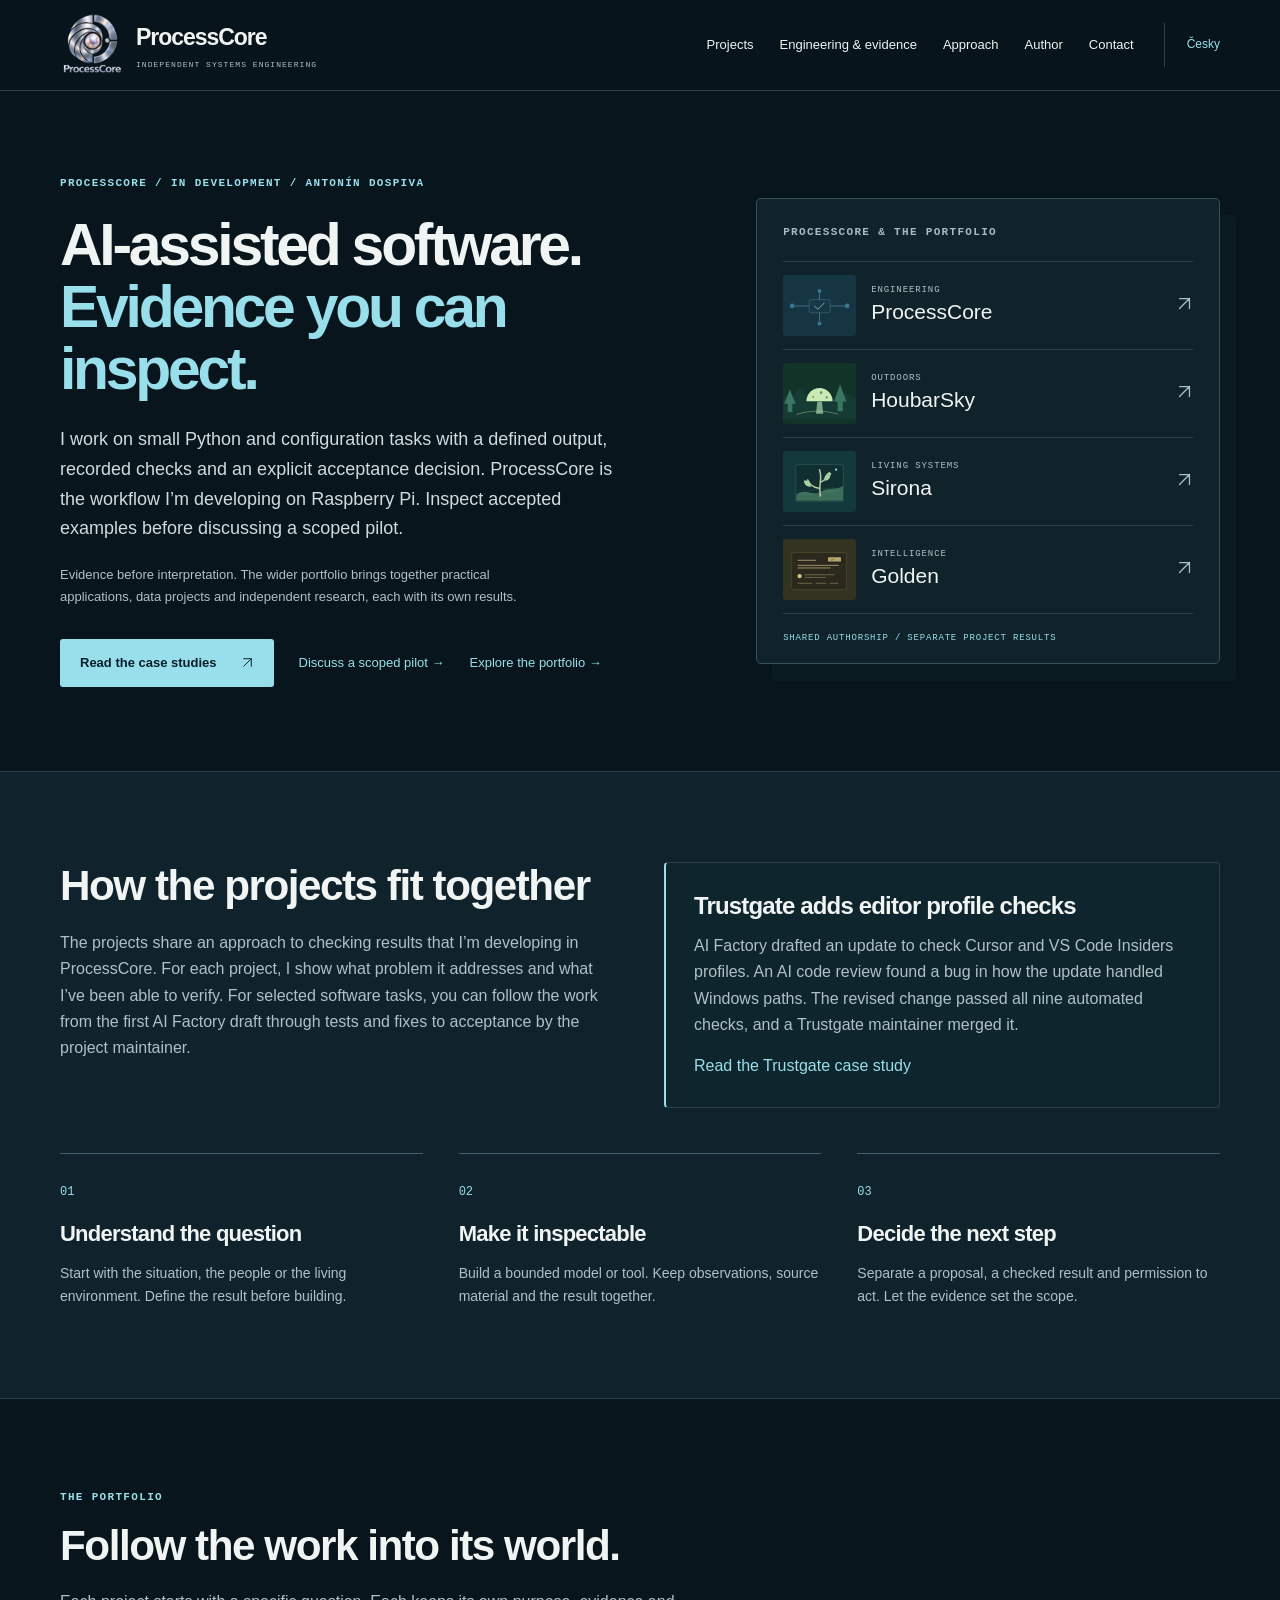
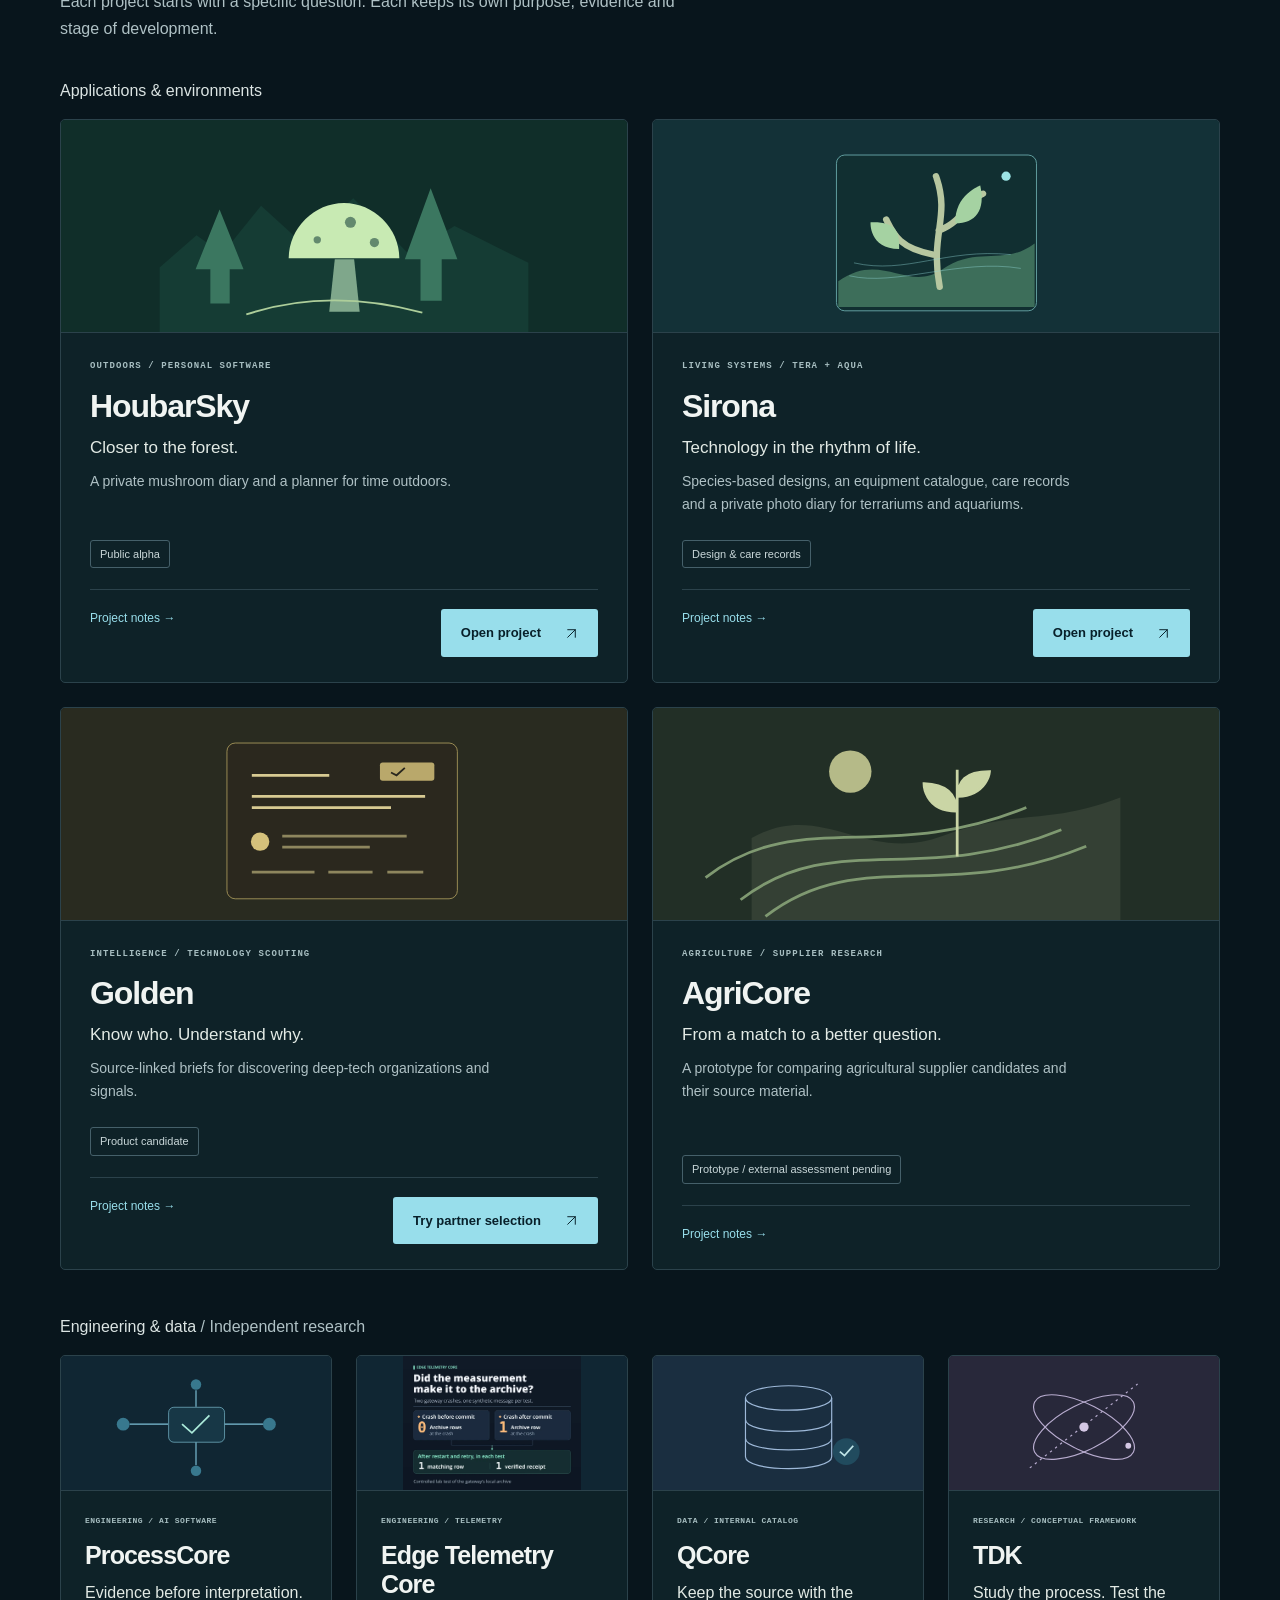
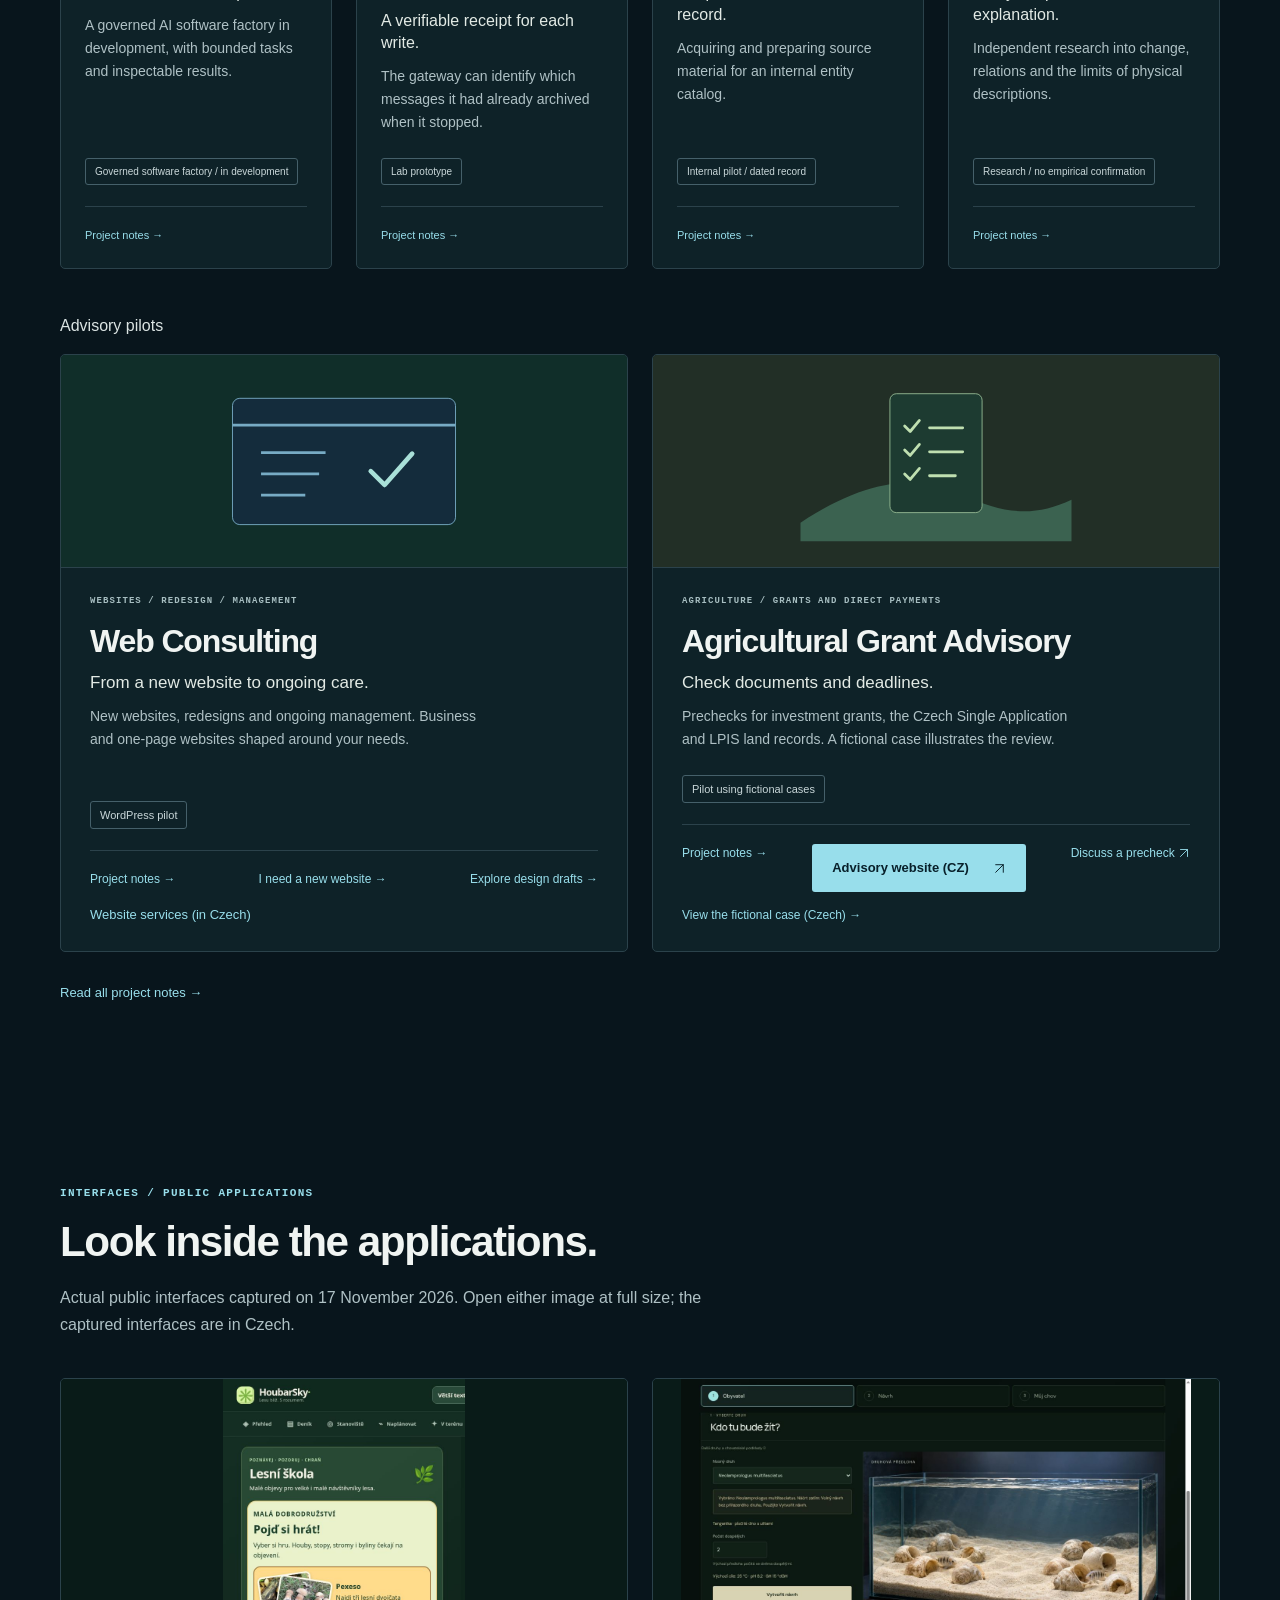
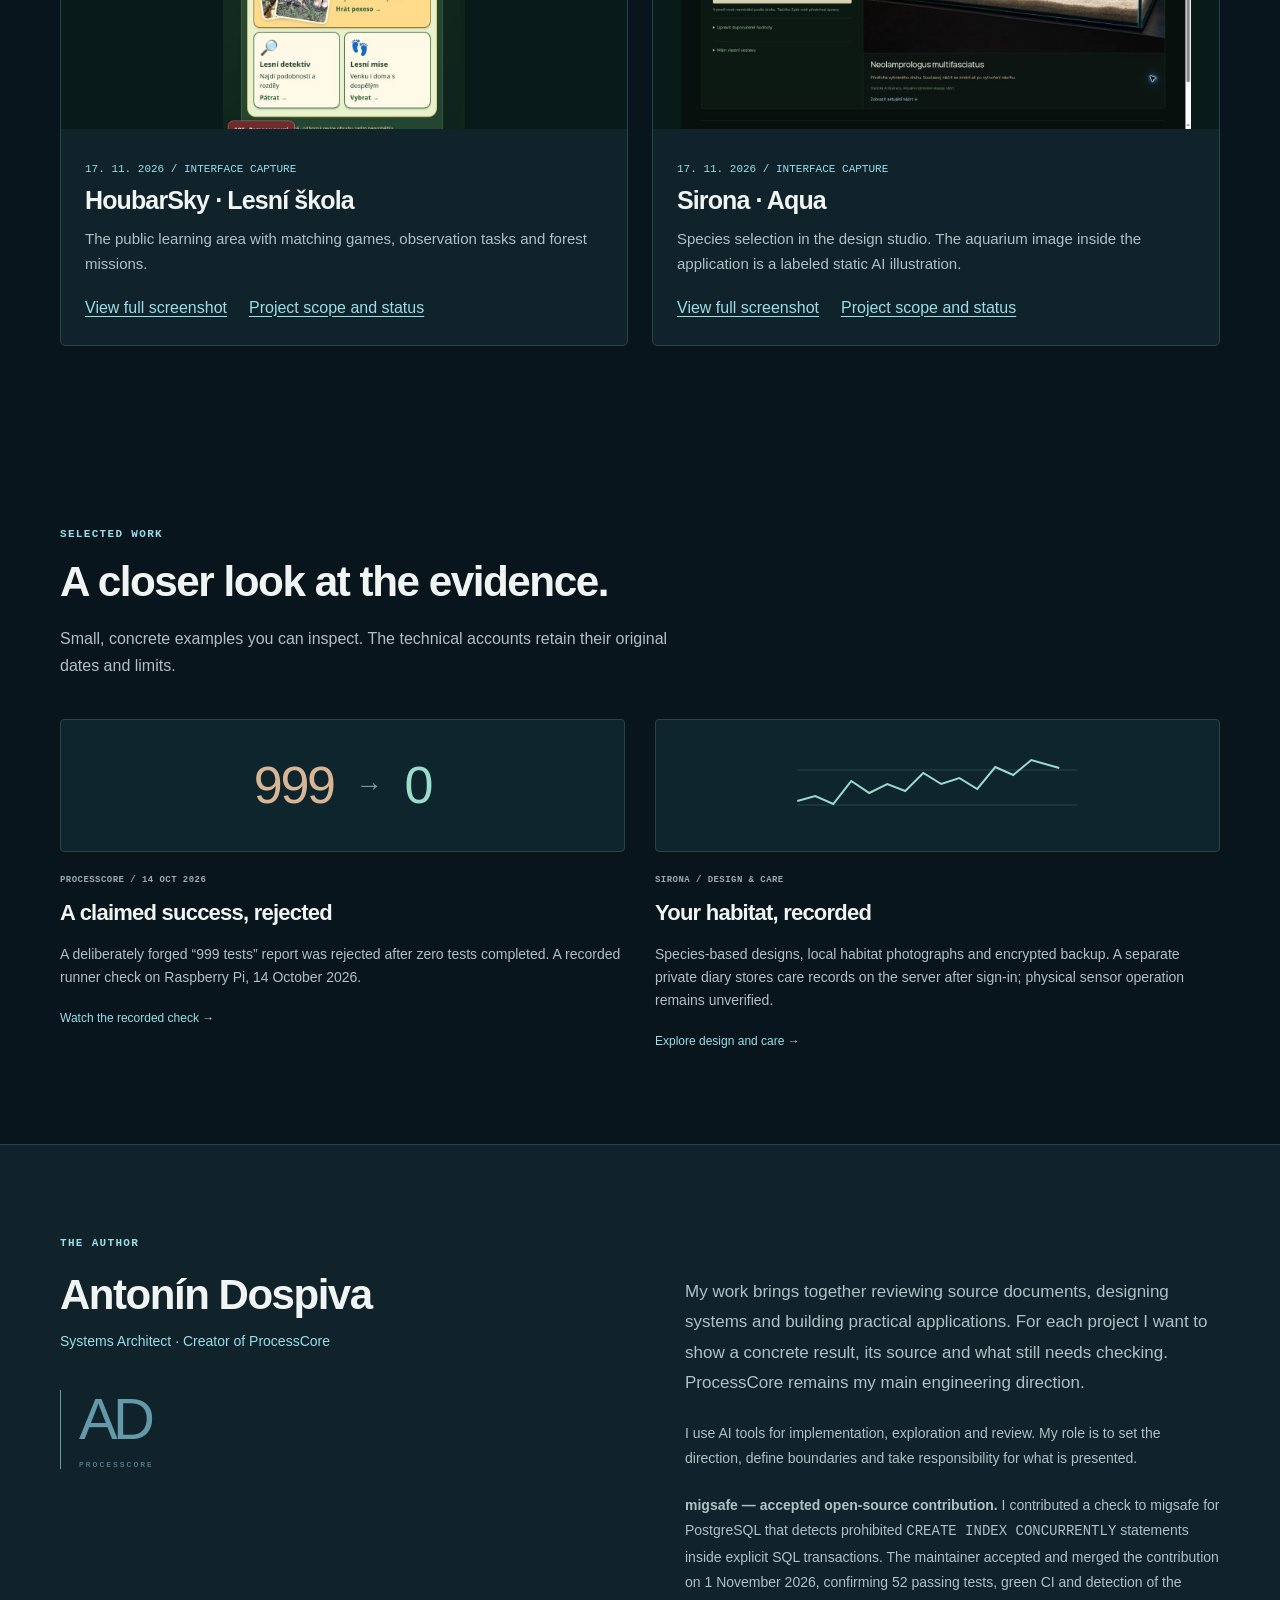
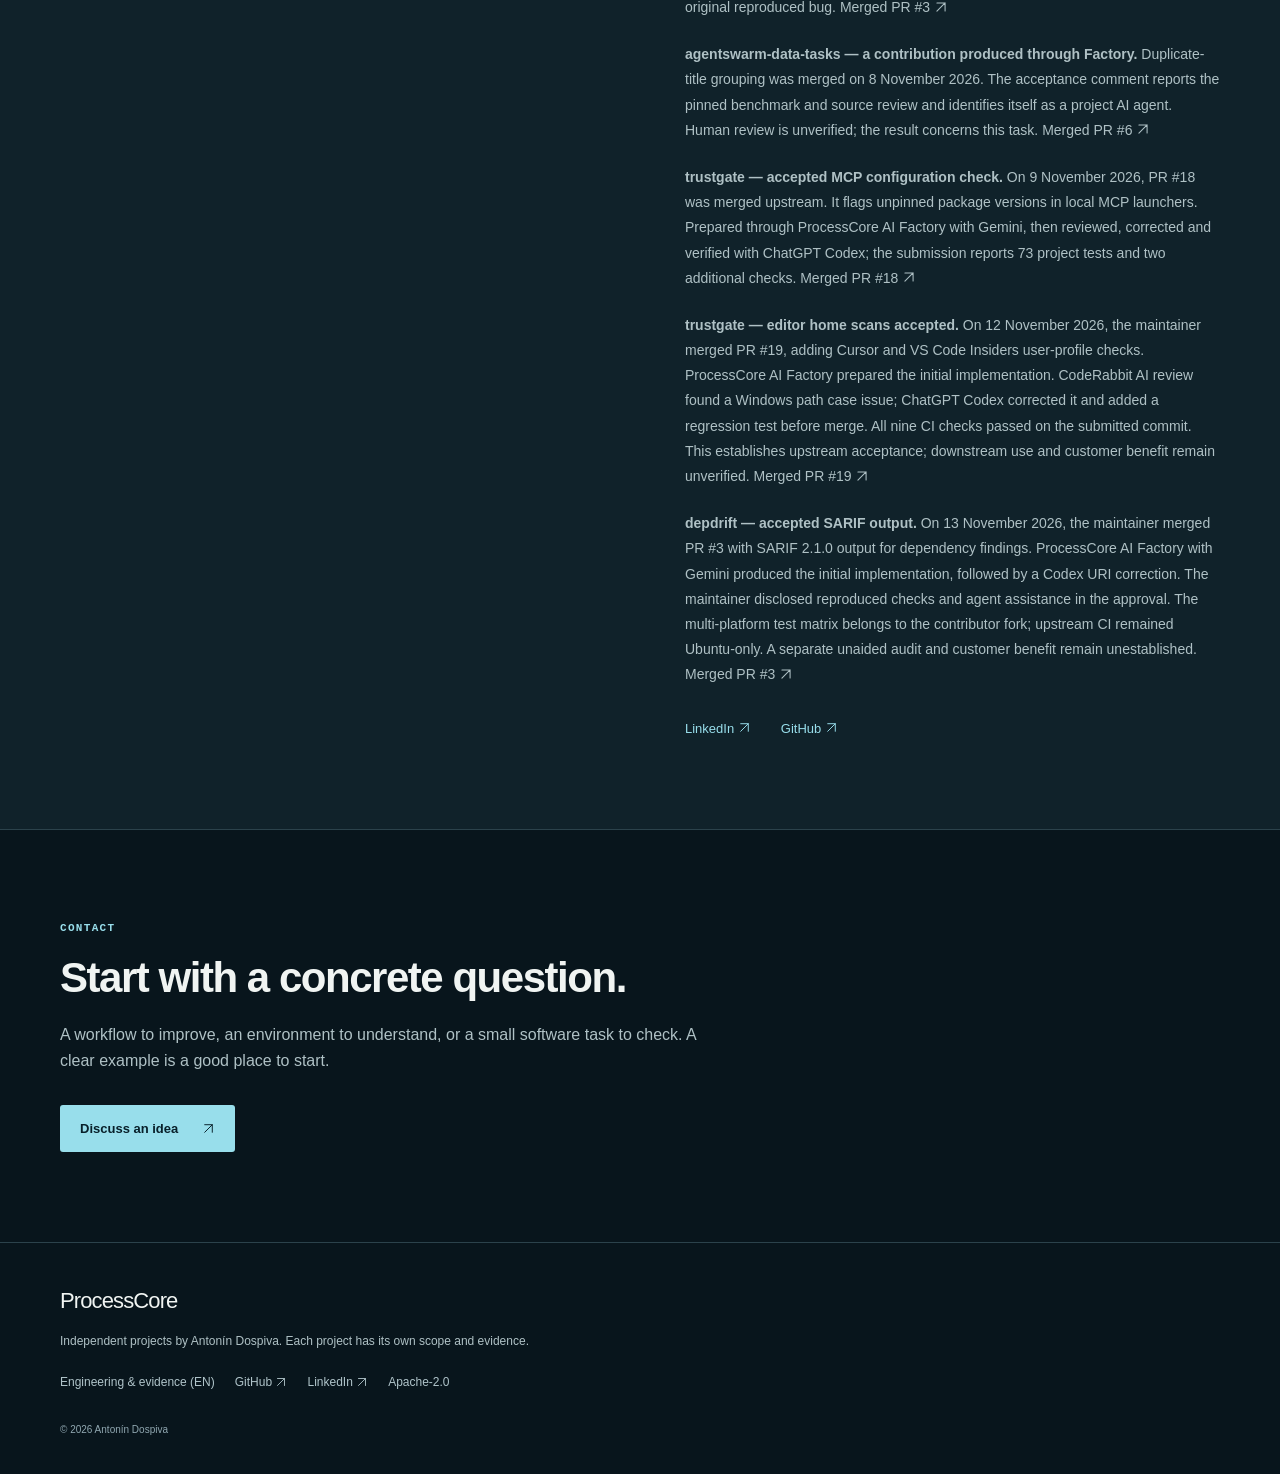
==== commit a2cfbb59: "Explain the shared portfolio approach before the project cards" ====
--- a/index.html
+++ b/index.html
@@ -3,14 +3,34 @@
 <html lang="en"><head><meta charset="utf-8"><meta name="viewport" content="width=device-width,initial-scale=1">
 <title>ProcessCore | Governed AI software factory in development</title><meta name="description" content="Antonín Dospiva is developing ProcessCore, a governed AI software factory on Raspberry Pi. Inspect bounded results, their evidence and limits, and the wider portfolio."><meta name="author" content="Antonín Dospiva"><meta name="theme-color" content="#08151c">
 <link rel="canonical" href="https://tondad80-dev.github.io/processcore-quantum-intelligence/"><link rel="alternate" hreflang="en" href="https://tondad80-dev.github.io/processcore-quantum-intelligence/index.html"><link rel="alternate" hreflang="cs" href="https://tondad80-dev.github.io/processcore-quantum-intelligence/cs.html"><link rel="alternate" hreflang="x-default" href="https://tondad80-dev.github.io/processcore-quantum-intelligence/">
-<link rel="icon" href="processcore-logo.png" type="image/png"><link rel="stylesheet" href="portfolio.css?v=20261126-portfolio">
+<link rel="icon" href="processcore-logo.png" type="image/png"><link rel="stylesheet" href="portfolio.css?v=20261126-approach">
 <meta property="og:type" content="website"><meta property="og:title" content="ProcessCore | Governed AI software factory in development"><meta property="og:description" content="Antonín Dospiva is developing ProcessCore, a governed AI software factory on Raspberry Pi. Inspect bounded results, their evidence and limits, and the wider portfolio."><meta property="og:url" content="https://tondad80-dev.github.io/processcore-quantum-intelligence/"><meta property="og:image" content="https://tondad80-dev.github.io/processcore-quantum-intelligence/processcore-logo.png"><meta property="og:image:alt" content="ProcessCore"><meta property="og:locale" content="en_US"><meta name="twitter:card" content="summary"><meta name="twitter:title" content="ProcessCore | Governed AI software factory in development"><meta name="twitter:description" content="Antonín Dospiva is developing ProcessCore, a governed AI software factory on Raspberry Pi. Inspect bounded results, their evidence and limits, and the wider portfolio."><meta name="twitter:image" content="https://tondad80-dev.github.io/processcore-quantum-intelligence/processcore-logo.png">
 <script type="application/ld+json">{"@context": "https://schema.org", "@type": "ProfilePage", "name": "ProcessCore | Governed AI software factory in development", "url": "https://tondad80-dev.github.io/processcore-quantum-intelligence/", "mainEntity": {"@type": "Person", "name": "Antonín Dospiva", "jobTitle": "Systems Architect", "sameAs": ["https://www.linkedin.com/in/tonda-dospiva-b160281a7/", "https://github.com/tondad80-dev"]}}</script><link rel="stylesheet" href="portfolio-evidence.css?v=20261117"></head><body>
 <a class="skip" href="#main">Skip to content</a>
 <header class="site-header"><div class="wrap nav-wrap"><a class="brand" href="index.html" aria-label="ProcessCore — Home"><img class="brand-logo" src="processcore-logo.png" width="64" height="64" alt="" decoding="async"><span>ProcessCore<small>INDEPENDENT SYSTEMS ENGINEERING</small></span></a>
 <nav aria-label="Main navigation"><a href="index.html#projects">Projects</a><a href="engineering.html">Engineering &amp; evidence</a><a href="index.html#approach">Approach</a><a href="index.html#about">Author</a><a href="index.html#contact">Contact</a></nav>
 <a class="language" lang="cs" hreflang="cs" href="cs.html">Česky</a></div></header><main id="main" tabindex="-1"><section class="hero wrap" id="top"><div class="hero-copy"><p class="eyebrow">PROCESSCORE / IN DEVELOPMENT / ANTONÍN DOSPIVA</p><h1>AI-assisted software.<br><span>Evidence you can inspect.</span></h1><p class="hero-intro">I work on small Python and configuration tasks with a defined output, recorded checks and an explicit acceptance decision. ProcessCore is the workflow I’m developing on Raspberry Pi. Inspect accepted examples before discussing a scoped pilot.</p><p class="hero-root">Evidence before interpretation. The wider portfolio brings together practical applications, data projects and independent research, each with its own results.</p><div class="actions"><a class="button" href="engineering.html#case-studies">Read the case studies <span aria-hidden="true"><svg class="inline-arrow" width="16" height="16" viewBox="0 0 24 24" fill="none" stroke="currentColor" stroke-width="1.8" stroke-linecap="round" stroke-linejoin="round" aria-hidden="true" focusable="false"><path d="M5 19 19 5M5 5h14v14"/></svg></span></a><a class="text-link" href="engineering.html#contact">Discuss a scoped pilot →</a><a class="text-link" href="#projects">Explore the portfolio →</a></div></div><aside class="work-map" aria-label="PROCESSCORE &amp; THE PORTFOLIO"><p class="eyebrow">PROCESSCORE &amp; THE PORTFOLIO</p><a class="map-row engineering" href="engineering.html"><span class="map-art"><svg class="project-art" viewBox="0 0 400 230" aria-hidden="true" focusable="false"><path d="M86 117h66m97 0h66M200 59v28m0 61v39" stroke="#7cbed5" stroke-width="2"/><rect x="153" y="88" width="96" height="60" rx="9" fill="#173746" stroke="#8ed4e8"/><path d="m176 117 17 15 30-30" fill="none" stroke="#aae9d9" stroke-width="3"/><circle cx="75" cy="117" r="11" fill="#38788e"/><circle cx="326" cy="117" r="11" fill="#38788e"/><circle cx="200" cy="49" r="9" fill="#38788e"/><circle cx="200" cy="197" r="9" fill="#38788e"/></svg></span><span><small>ENGINEERING</small><strong>ProcessCore</strong></span><span aria-hidden="true"><svg class="inline-arrow" width="16" height="16" viewBox="0 0 24 24" fill="none" stroke="currentColor" stroke-width="1.8" stroke-linecap="round" stroke-linejoin="round" aria-hidden="true" focusable="false"><path d="M5 19 19 5M5 5h14v14"/></svg></span></a><a class="map-row forest" href="projects.html#houbarsky"><span class="map-art"><svg class="project-art" viewBox="0 0 400 230" aria-hidden="true" focusable="false"><path d="M0 160 40 125 68 145 110 93 155 134 210 85 270 145 320 115 400 155V230H0Z" fill="#153c34"/><path d="m39 162 26-65 26 65H76v37H55v-37m211-11 28-77 29 77h-17v45h-23v-45" fill="#3b7760"/><path d="M140 150c0-33 28-60 60-60s60 27 60 60Z" fill="#c8eab3"/><path d="M190 151h21l6 57h-33Z" fill="#7fa78b"/><path d="M94 211c60-20 124-20 191-2" fill="none" stroke="#adce9a" stroke-width="2"/><circle cx="207" cy="111" r="6" fill="#63896e"/><circle cx="171" cy="130" r="4" fill="#63896e"/><circle cx="233" cy="133" r="5" fill="#63896e"/></svg></span><span><small>OUTDOORS</small><strong>HoubarSky</strong></span><span aria-hidden="true"><svg class="inline-arrow" width="16" height="16" viewBox="0 0 24 24" fill="none" stroke="currentColor" stroke-width="1.8" stroke-linecap="round" stroke-linejoin="round" aria-hidden="true" focusable="false"><path d="M5 19 19 5M5 5h14v14"/></svg></span></a><a class="map-row habitat" href="projects.html#sirona"><span class="map-art"><svg class="project-art" viewBox="0 0 400 230" aria-hidden="true" focusable="false"><rect x="92" y="38" width="217" height="169" rx="9" fill="#112f31" stroke="#67a6a7"/><path d="M94 175c47-34 75 13 113-13s67-3 100-28v69H94Z" fill="#3d6e5a"/><path d="M204 181c-11-58 12-75-4-120m-3 85c-37-7-43-22-51-38m57 12c29-11 29-33 48-40" fill="none" stroke="#b7c7a0" stroke-width="7" stroke-linecap="round"/><path d="M160 140c-33 0-31-29-31-29 27-1 32 10 31 29m61-28c-1-31 27-41 27-41 6 27-5 41-27 41" fill="#a5d2a2"/><path d="M106 169c50 12 120-19 186-8M111 155c57 13 99-16 170-9" fill="none" stroke="#92d7d7" stroke-opacity=".45"/><circle cx="276" cy="61" r="5" fill="#9ce4e5"/></svg></span><span><small>LIVING SYSTEMS</small><strong>Sirona</strong></span><span aria-hidden="true"><svg class="inline-arrow" width="16" height="16" viewBox="0 0 24 24" fill="none" stroke="currentColor" stroke-width="1.8" stroke-linecap="round" stroke-linejoin="round" aria-hidden="true" focusable="false"><path d="M5 19 19 5M5 5h14v14"/></svg></span></a><a class="map-row intelligence" href="projects.html#golden"><span class="map-art"><svg class="project-art" viewBox="0 0 400 230" aria-hidden="true" focusable="false"><rect x="73" y="38" width="250" height="169" rx="9" fill="#2b281e" stroke="#a29459"/><path d="M100 73h84M100 96h188M100 108h151" stroke="#d7ca92" stroke-width="3"/><circle cx="109" cy="145" r="10" fill="#d5c17b"/><path d="M133 139h135m-135 12h95M100 178h68m15 0h48m16 0h39" stroke="#8e865e" stroke-width="3"/><rect x="239" y="59" width="59" height="20" rx="3" fill="#b9a86b"/><path d="m251 70 6 3 9-8" stroke="#29271e" stroke-width="2" fill="none"/></svg></span><span><small>INTELLIGENCE</small><strong>Golden</strong></span><span aria-hidden="true"><svg class="inline-arrow" width="16" height="16" viewBox="0 0 24 24" fill="none" stroke="currentColor" stroke-width="1.8" stroke-linecap="round" stroke-linejoin="round" aria-hidden="true" focusable="false"><path d="M5 19 19 5M5 5h14v14"/></svg></span></a><div class="map-root">SHARED AUTHORSHIP / SEPARATE PROJECT RESULTS</div></aside></section>
-<section class="section wrap" id="projects"><div class="section-heading"><p class="eyebrow">01 / THE PORTFOLIO</p><h2>Follow the work into its world.</h2><p>Each project starts with a specific question. Each keeps its own purpose, evidence and stage of development.</p></div><h3 class="group-title">Applications & environments</h3><div class="project-grid"><article class="project-card forest "><a class="art-link" href="projects.html#houbarsky" tabindex="-1" aria-hidden="true"><svg class="project-art" viewBox="0 0 400 230" aria-hidden="true" focusable="false"><path d="M0 160 40 125 68 145 110 93 155 134 210 85 270 145 320 115 400 155V230H0Z" fill="#153c34"/><path d="m39 162 26-65 26 65H76v37H55v-37m211-11 28-77 29 77h-17v45h-23v-45" fill="#3b7760"/><path d="M140 150c0-33 28-60 60-60s60 27 60 60Z" fill="#c8eab3"/><path d="M190 151h21l6 57h-33Z" fill="#7fa78b"/><path d="M94 211c60-20 124-20 191-2" fill="none" stroke="#adce9a" stroke-width="2"/><circle cx="207" cy="111" r="6" fill="#63896e"/><circle cx="171" cy="130" r="4" fill="#63896e"/><circle cx="233" cy="133" r="5" fill="#63896e"/></svg></a><div class="card-content"><p class="eyebrow">OUTDOORS / PERSONAL SOFTWARE</p><h3>HoubarSky</h3><p class="card-title">Closer to the forest.</p><p class="card-description">A private mushroom diary and a planner for time outdoors.</p><p class="stage">Public alpha</p><div class="card-links"><a href="projects.html#houbarsky">Project notes <span aria-hidden="true">→</span><span class="sr-only"> — HoubarSky</span></a><a href="https://www.houbarsky.eu/" target="_blank" rel="noopener noreferrer" class="button">Open project <svg class="inline-arrow" width="16" height="16" viewBox="0 0 24 24" fill="none" stroke="currentColor" stroke-width="1.8" stroke-linecap="round" stroke-linejoin="round" aria-hidden="true" focusable="false"><path d="M5 19 19 5M5 5h14v14"/></svg><span class="sr-only"> — HoubarSky</span><span class="sr-only"> (opens in a new window)</span></a></div></div></article><article class="project-card habitat "><a class="art-link" href="projects.html#sirona" tabindex="-1" aria-hidden="true"><svg class="project-art" viewBox="0 0 400 230" aria-hidden="true" focusable="false"><rect x="92" y="38" width="217" height="169" rx="9" fill="#112f31" stroke="#67a6a7"/><path d="M94 175c47-34 75 13 113-13s67-3 100-28v69H94Z" fill="#3d6e5a"/><path d="M204 181c-11-58 12-75-4-120m-3 85c-37-7-43-22-51-38m57 12c29-11 29-33 48-40" fill="none" stroke="#b7c7a0" stroke-width="7" stroke-linecap="round"/><path d="M160 140c-33 0-31-29-31-29 27-1 32 10 31 29m61-28c-1-31 27-41 27-41 6 27-5 41-27 41" fill="#a5d2a2"/><path d="M106 169c50 12 120-19 186-8M111 155c57 13 99-16 170-9" fill="none" stroke="#92d7d7" stroke-opacity=".45"/><circle cx="276" cy="61" r="5" fill="#9ce4e5"/></svg></a><div class="card-content"><p class="eyebrow">LIVING SYSTEMS / TERA + AQUA</p><h3>Sirona</h3><p class="card-title">Technology in the rhythm of life.</p><p class="card-description">Species-based designs, an equipment catalogue, care records and a private photo diary for terrariums and aquariums.</p><p class="stage">Design &amp; care records</p><div class="card-links"><a href="projects.html#sirona">Project notes <span aria-hidden="true">→</span><span class="sr-only"> — Sirona</span></a><a href="https://sirona-living-systems.tondad80.chatgpt.site/" target="_blank" rel="noopener noreferrer" class="button">Open project <svg class="inline-arrow" width="16" height="16" viewBox="0 0 24 24" fill="none" stroke="currentColor" stroke-width="1.8" stroke-linecap="round" stroke-linejoin="round" aria-hidden="true" focusable="false"><path d="M5 19 19 5M5 5h14v14"/></svg><span class="sr-only"> — Sirona</span><span class="sr-only"> (opens in a new window)</span></a></div></div></article><article class="project-card intelligence "><a class="art-link" href="projects.html#golden" tabindex="-1" aria-hidden="true"><svg class="project-art" viewBox="0 0 400 230" aria-hidden="true" focusable="false"><rect x="73" y="38" width="250" height="169" rx="9" fill="#2b281e" stroke="#a29459"/><path d="M100 73h84M100 96h188M100 108h151" stroke="#d7ca92" stroke-width="3"/><circle cx="109" cy="145" r="10" fill="#d5c17b"/><path d="M133 139h135m-135 12h95M100 178h68m15 0h48m16 0h39" stroke="#8e865e" stroke-width="3"/><rect x="239" y="59" width="59" height="20" rx="3" fill="#b9a86b"/><path d="m251 70 6 3 9-8" stroke="#29271e" stroke-width="2" fill="none"/></svg></a><div class="card-content"><p class="eyebrow">INTELLIGENCE / TECHNOLOGY SCOUTING</p><h3>Golden</h3><p class="card-title">Know who. Understand why.</p><p class="card-description">Source-linked briefs for discovering deep-tech organizations and signals.</p><p class="stage">Product candidate</p><div class="card-links"><a href="projects.html#golden">Project notes <span aria-hidden="true">→</span><span class="sr-only"> — Golden</span></a><a href="https://tondad80-dev.github.io/commercial-golden-api-deploy/demo/#case=photon&amp;view=all&amp;lang=en" target="_blank" rel="noopener noreferrer" class="button">Try partner selection <svg class="inline-arrow" width="16" height="16" viewBox="0 0 24 24" fill="none" stroke="currentColor" stroke-width="1.8" stroke-linecap="round" stroke-linejoin="round" aria-hidden="true" focusable="false"><path d="M5 19 19 5M5 5h14v14"/></svg><span class="sr-only"> — Golden</span><span class="sr-only"> (opens in a new window)</span></a></div></div></article><article class="project-card agriculture "><a class="art-link" href="projects.html#agricore" tabindex="-1" aria-hidden="true"><svg class="project-art" viewBox="0 0 400 230" aria-hidden="true" focusable="false"><path d="M0 141c77-43 123 29 207-2s112-11 193-42V230H0Z" fill="#344034"/><path d="M-12 208c101-78 194-13 348-76M15 226c101-78 194-13 348-76M-50 184c101-78 194-13 348-76" fill="none" stroke="#7f9971" stroke-width="3"/><path d="M223 161V67m-1 45c-35 0-35-30-35-30 30 1 35 16 35 30m2-16c32-2 34-27 34-27-27 0-34 11-34 27" fill="#cad5a5" stroke="#cad5a5" stroke-width="3"/><circle cx="107" cy="69" r="23" fill="#b5ba88"/></svg></a><div class="card-content"><p class="eyebrow">AGRICULTURE / SUPPLIER RESEARCH</p><h3>AgriCore</h3><p class="card-title">From a match to a better question.</p><p class="card-description">A prototype for comparing agricultural supplier candidates and their source material.</p><p class="stage">Prototype / external assessment pending</p><div class="card-links"><a href="projects.html#agricore">Project notes <span aria-hidden="true">→</span><span class="sr-only"> — AgriCore</span></a></div></div></article></div><h3 class="group-title secondary-group">Engineering & data <span>/ Independent research</span></h3><div class="technical-grid"><article class="project-card engineering compact"><a class="art-link" href="projects.html#processcore" tabindex="-1" aria-hidden="true"><svg class="project-art" viewBox="0 0 400 230" aria-hidden="true" focusable="false"><path d="M86 117h66m97 0h66M200 59v28m0 61v39" stroke="#7cbed5" stroke-width="2"/><rect x="153" y="88" width="96" height="60" rx="9" fill="#173746" stroke="#8ed4e8"/><path d="m176 117 17 15 30-30" fill="none" stroke="#aae9d9" stroke-width="3"/><circle cx="75" cy="117" r="11" fill="#38788e"/><circle cx="326" cy="117" r="11" fill="#38788e"/><circle cx="200" cy="49" r="9" fill="#38788e"/><circle cx="200" cy="197" r="9" fill="#38788e"/></svg></a><div class="card-content"><p class="eyebrow">ENGINEERING / AI SOFTWARE</p><h3>ProcessCore</h3><p class="card-title">Evidence before interpretation.</p><p class="card-description">A governed AI software factory in development, with bounded tasks and inspectable results.</p><p class="stage">Governed software factory / in development</p><div class="card-links"><a href="projects.html#processcore">Project notes <span aria-hidden="true">→</span><span class="sr-only"> — ProcessCore</span></a></div></div></article>
+<section class="approach-section section" id="approach" aria-labelledby="approach-title">
+  <div class="wrap">
+    <div class="portfolio-overview">
+      <div class="section-heading">
+        <h2 id="approach-title">How the projects fit together</h2>
+        <p>The projects share an approach to checking results that I’m developing in ProcessCore. For each project, I show what problem it addresses and what I’ve been able to verify. For selected software tasks, you can follow the work from the first AI Factory draft through tests and fixes to acceptance by the project maintainer.</p>
+      </div>
+      <article class="featured-case" aria-labelledby="trustgate-title">
+        <h3 id="trustgate-title">Trustgate adds editor profile checks</h3>
+        <p>AI Factory drafted an update to check Cursor and VS Code Insiders profiles. An AI code review found a bug in how the update handled Windows paths. The revised change passed all nine automated checks, and a Trustgate maintainer merged it.</p>
+        <a class="text-link" href="case-windows-paths.html">Read the Trustgate case study</a>
+      </article>
+    </div>
+    <div class="steps">
+      <article><span class="step-number">01</span><h3>Understand the question</h3><p>Start with the situation, the people or the living environment. Define the result before building.</p></article>
+      <article><span class="step-number">02</span><h3>Make it inspectable</h3><p>Build a bounded model or tool. Keep observations, source material and the result together.</p></article>
+      <article><span class="step-number">03</span><h3>Decide the next step</h3><p>Separate a proposal, a checked result and permission to act. Let the evidence set the scope.</p></article>
+    </div>
+  </div>
+</section>
+<section class="section wrap" id="projects"><div class="section-heading"><p class="eyebrow">THE PORTFOLIO</p><h2>Follow the work into its world.</h2><p>Each project starts with a specific question. Each keeps its own purpose, evidence and stage of development.</p></div><h3 class="group-title">Applications & environments</h3><div class="project-grid"><article class="project-card forest "><a class="art-link" href="projects.html#houbarsky" tabindex="-1" aria-hidden="true"><svg class="project-art" viewBox="0 0 400 230" aria-hidden="true" focusable="false"><path d="M0 160 40 125 68 145 110 93 155 134 210 85 270 145 320 115 400 155V230H0Z" fill="#153c34"/><path d="m39 162 26-65 26 65H76v37H55v-37m211-11 28-77 29 77h-17v45h-23v-45" fill="#3b7760"/><path d="M140 150c0-33 28-60 60-60s60 27 60 60Z" fill="#c8eab3"/><path d="M190 151h21l6 57h-33Z" fill="#7fa78b"/><path d="M94 211c60-20 124-20 191-2" fill="none" stroke="#adce9a" stroke-width="2"/><circle cx="207" cy="111" r="6" fill="#63896e"/><circle cx="171" cy="130" r="4" fill="#63896e"/><circle cx="233" cy="133" r="5" fill="#63896e"/></svg></a><div class="card-content"><p class="eyebrow">OUTDOORS / PERSONAL SOFTWARE</p><h3>HoubarSky</h3><p class="card-title">Closer to the forest.</p><p class="card-description">A private mushroom diary and a planner for time outdoors.</p><p class="stage">Public alpha</p><div class="card-links"><a href="projects.html#houbarsky">Project notes <span aria-hidden="true">→</span><span class="sr-only"> — HoubarSky</span></a><a href="https://www.houbarsky.eu/" target="_blank" rel="noopener noreferrer" class="button">Open project <svg class="inline-arrow" width="16" height="16" viewBox="0 0 24 24" fill="none" stroke="currentColor" stroke-width="1.8" stroke-linecap="round" stroke-linejoin="round" aria-hidden="true" focusable="false"><path d="M5 19 19 5M5 5h14v14"/></svg><span class="sr-only"> — HoubarSky</span><span class="sr-only"> (opens in a new window)</span></a></div></div></article><article class="project-card habitat "><a class="art-link" href="projects.html#sirona" tabindex="-1" aria-hidden="true"><svg class="project-art" viewBox="0 0 400 230" aria-hidden="true" focusable="false"><rect x="92" y="38" width="217" height="169" rx="9" fill="#112f31" stroke="#67a6a7"/><path d="M94 175c47-34 75 13 113-13s67-3 100-28v69H94Z" fill="#3d6e5a"/><path d="M204 181c-11-58 12-75-4-120m-3 85c-37-7-43-22-51-38m57 12c29-11 29-33 48-40" fill="none" stroke="#b7c7a0" stroke-width="7" stroke-linecap="round"/><path d="M160 140c-33 0-31-29-31-29 27-1 32 10 31 29m61-28c-1-31 27-41 27-41 6 27-5 41-27 41" fill="#a5d2a2"/><path d="M106 169c50 12 120-19 186-8M111 155c57 13 99-16 170-9" fill="none" stroke="#92d7d7" stroke-opacity=".45"/><circle cx="276" cy="61" r="5" fill="#9ce4e5"/></svg></a><div class="card-content"><p class="eyebrow">LIVING SYSTEMS / TERA + AQUA</p><h3>Sirona</h3><p class="card-title">Technology in the rhythm of life.</p><p class="card-description">Species-based designs, an equipment catalogue, care records and a private photo diary for terrariums and aquariums.</p><p class="stage">Design &amp; care records</p><div class="card-links"><a href="projects.html#sirona">Project notes <span aria-hidden="true">→</span><span class="sr-only"> — Sirona</span></a><a href="https://sirona-living-systems.tondad80.chatgpt.site/" target="_blank" rel="noopener noreferrer" class="button">Open project <svg class="inline-arrow" width="16" height="16" viewBox="0 0 24 24" fill="none" stroke="currentColor" stroke-width="1.8" stroke-linecap="round" stroke-linejoin="round" aria-hidden="true" focusable="false"><path d="M5 19 19 5M5 5h14v14"/></svg><span class="sr-only"> — Sirona</span><span class="sr-only"> (opens in a new window)</span></a></div></div></article><article class="project-card intelligence "><a class="art-link" href="projects.html#golden" tabindex="-1" aria-hidden="true"><svg class="project-art" viewBox="0 0 400 230" aria-hidden="true" focusable="false"><rect x="73" y="38" width="250" height="169" rx="9" fill="#2b281e" stroke="#a29459"/><path d="M100 73h84M100 96h188M100 108h151" stroke="#d7ca92" stroke-width="3"/><circle cx="109" cy="145" r="10" fill="#d5c17b"/><path d="M133 139h135m-135 12h95M100 178h68m15 0h48m16 0h39" stroke="#8e865e" stroke-width="3"/><rect x="239" y="59" width="59" height="20" rx="3" fill="#b9a86b"/><path d="m251 70 6 3 9-8" stroke="#29271e" stroke-width="2" fill="none"/></svg></a><div class="card-content"><p class="eyebrow">INTELLIGENCE / TECHNOLOGY SCOUTING</p><h3>Golden</h3><p class="card-title">Know who. Understand why.</p><p class="card-description">Source-linked briefs for discovering deep-tech organizations and signals.</p><p class="stage">Product candidate</p><div class="card-links"><a href="projects.html#golden">Project notes <span aria-hidden="true">→</span><span class="sr-only"> — Golden</span></a><a href="https://tondad80-dev.github.io/commercial-golden-api-deploy/demo/#case=photon&amp;view=all&amp;lang=en" target="_blank" rel="noopener noreferrer" class="button">Try partner selection <svg class="inline-arrow" width="16" height="16" viewBox="0 0 24 24" fill="none" stroke="currentColor" stroke-width="1.8" stroke-linecap="round" stroke-linejoin="round" aria-hidden="true" focusable="false"><path d="M5 19 19 5M5 5h14v14"/></svg><span class="sr-only"> — Golden</span><span class="sr-only"> (opens in a new window)</span></a></div></div></article><article class="project-card agriculture "><a class="art-link" href="projects.html#agricore" tabindex="-1" aria-hidden="true"><svg class="project-art" viewBox="0 0 400 230" aria-hidden="true" focusable="false"><path d="M0 141c77-43 123 29 207-2s112-11 193-42V230H0Z" fill="#344034"/><path d="M-12 208c101-78 194-13 348-76M15 226c101-78 194-13 348-76M-50 184c101-78 194-13 348-76" fill="none" stroke="#7f9971" stroke-width="3"/><path d="M223 161V67m-1 45c-35 0-35-30-35-30 30 1 35 16 35 30m2-16c32-2 34-27 34-27-27 0-34 11-34 27" fill="#cad5a5" stroke="#cad5a5" stroke-width="3"/><circle cx="107" cy="69" r="23" fill="#b5ba88"/></svg></a><div class="card-content"><p class="eyebrow">AGRICULTURE / SUPPLIER RESEARCH</p><h3>AgriCore</h3><p class="card-title">From a match to a better question.</p><p class="card-description">A prototype for comparing agricultural supplier candidates and their source material.</p><p class="stage">Prototype / external assessment pending</p><div class="card-links"><a href="projects.html#agricore">Project notes <span aria-hidden="true">→</span><span class="sr-only"> — AgriCore</span></a></div></div></article></div><h3 class="group-title secondary-group">Engineering & data <span>/ Independent research</span></h3><div class="technical-grid"><article class="project-card engineering compact"><a class="art-link" href="projects.html#processcore" tabindex="-1" aria-hidden="true"><svg class="project-art" viewBox="0 0 400 230" aria-hidden="true" focusable="false"><path d="M86 117h66m97 0h66M200 59v28m0 61v39" stroke="#7cbed5" stroke-width="2"/><rect x="153" y="88" width="96" height="60" rx="9" fill="#173746" stroke="#8ed4e8"/><path d="m176 117 17 15 30-30" fill="none" stroke="#aae9d9" stroke-width="3"/><circle cx="75" cy="117" r="11" fill="#38788e"/><circle cx="326" cy="117" r="11" fill="#38788e"/><circle cx="200" cy="49" r="9" fill="#38788e"/><circle cx="200" cy="197" r="9" fill="#38788e"/></svg></a><div class="card-content"><p class="eyebrow">ENGINEERING / AI SOFTWARE</p><h3>ProcessCore</h3><p class="card-title">Evidence before interpretation.</p><p class="card-description">A governed AI software factory in development, with bounded tasks and inspectable results.</p><p class="stage">Governed software factory / in development</p><div class="card-links"><a href="projects.html#processcore">Project notes <span aria-hidden="true">→</span><span class="sr-only"> — ProcessCore</span></a></div></div></article>
 <article class="project-card engineering compact edge-telemetry">
   <a class="art-link" href="projects.html#edge-telemetry-core" tabindex="-1" aria-hidden="true">
     <img class="project-art" src="media/edge-telemetry-gateway-crash.webp" width="840" height="630" loading="lazy" decoding="async" alt="">
@@ -31,8 +51,8 @@
 <article class="project-card agriculture"><a class="art-link" href="projects.html#agricultural-grant-advisory" tabindex="-1" aria-hidden="true"><svg class="project-art" viewBox="0 0 400 230" aria-hidden="true" focusable="false"><path d="M53 182c69-46 125-54 175-31 45 22 79 25 119 6v45H53Z" fill="#3b6250"/><rect x="150" y="42" width="100" height="129" rx="7" fill="#1d3b31" stroke="#93b691"/><path d="M193 79h36m-36 26h36m-36 26h28m-55-54 6 6 10-12m-16 32 6 6 10-12m-16 32 6 6 10-12" fill="none" stroke="#bfdfb0" stroke-width="3" stroke-linecap="round" stroke-linejoin="round"/></svg></a><div class="card-content"><p class="eyebrow">AGRICULTURE / GRANTS AND DIRECT PAYMENTS</p><h3>Agricultural Grant Advisory</h3><p class="card-title">Check documents and deadlines.</p><p class="card-description">Prechecks for investment grants, the Czech Single Application and LPIS land records. A fictional case illustrates the review.</p><p class="stage">Pilot using fictional cases</p><div class="card-links"><a href="projects.html#agricultural-grant-advisory">Project notes <span aria-hidden="true">→</span><span class="sr-only"> — Agricultural Grant Advisory</span></a><a class="button" href="https://www.kosirska-ah.cz/" target="_blank" rel="noopener noreferrer">Advisory website (CZ) <svg class="inline-arrow" width="16" height="16" viewBox="0 0 24 24" fill="none" stroke="currentColor" stroke-width="1.8" stroke-linecap="round" stroke-linejoin="round" aria-hidden="true" focusable="false"><path d="M5 19 19 5M5 5h14v14"/></svg><span class="sr-only"> (opens in a new window)</span></a><a href="mailto:tondad80@gmail.com?subject=Agricultural%20grants%20%E2%80%94%20precheck%20discussion">Discuss a precheck <svg class="inline-arrow" width="16" height="16" viewBox="0 0 24 24" fill="none" stroke="currentColor" stroke-width="1.8" stroke-linecap="round" stroke-linejoin="round" aria-hidden="true" focusable="false"><path d="M5 19 19 5M5 5h14v14"/></svg></a><a href="modelova-predkontrola.html">View the fictional case (Czech) →</a></div></div></article>
 </div>
 <a class="text-link all-notes" href="projects.html">Read all project notes →</a></section>
-<section class="section wrap" id="screenshots" aria-labelledby="screenshots-title"><div class="section-heading"><p class="eyebrow">INTERFACES / PUBLIC APPLICATIONS</p><h2 id="screenshots-title">Look inside the applications.</h2><p>Actual public interfaces captured on 17 November 2026. Open either image at full size; the captured interfaces are in Czech.</p></div><div class="interface-grid"><figure class="interface-shot"><a class="interface-image" href="media/houbarsky-interface-2026-11-17.jpg" target="_blank" rel="noopener noreferrer" aria-label="View full screenshot — HoubarSky · Lesní škola (opens in a new window)"><img src="media/houbarsky-interface-2026-11-17.jpg" alt="HoubarSky · Lesní škola — The public learning area with matching games, observation tasks and forest missions." width="620" height="900" loading="lazy" decoding="async"></a><figcaption><p class="capture-date">17. 11. 2026 / INTERFACE CAPTURE</p><h3>HoubarSky · Lesní škola</h3><p>The public learning area with matching games, observation tasks and forest missions.</p><div class="interface-links"><a href="media/houbarsky-interface-2026-11-17.jpg" target="_blank" rel="noopener noreferrer">View full screenshot<span class="sr-only"> (opens in a new window)</span></a><a href="projects.html#houbarsky">Project scope and status</a></div></figcaption></figure><figure class="interface-shot"><a class="interface-image" href="media/sirona-interface-2026-11-17.jpg" target="_blank" rel="noopener noreferrer" aria-label="View full screenshot — Sirona · Aqua (opens in a new window)"><img src="media/sirona-interface-2026-11-17.jpg" alt="Sirona · Aqua — Species selection in the design studio. The aquarium image inside the application is a labeled static AI illustration." width="1348" height="926" loading="lazy" decoding="async"></a><figcaption><p class="capture-date">17. 11. 2026 / INTERFACE CAPTURE</p><h3>Sirona · Aqua</h3><p>Species selection in the design studio. The aquarium image inside the application is a labeled static AI illustration.</p><div class="interface-links"><a href="media/sirona-interface-2026-11-17.jpg" target="_blank" rel="noopener noreferrer">View full screenshot<span class="sr-only"> (opens in a new window)</span></a><a href="projects.html#sirona">Project scope and status</a></div></figcaption></figure></div></section><section class="approach-section section" id="approach"><div class="wrap"><div class="section-heading"><p class="eyebrow">02 / THE APPROACH</p><h2>Curiosity starts it.<br>Evidence moves it forward.</h2><p>ProcessCore connects the way I work across different subjects. A useful idea needs a clear question, something concrete to inspect and a deliberate decision about its next use.</p></div><div class="steps"><article><span class="step-number">01</span><h3>Understand the question</h3><p>Start with the situation, the people or the living environment. Define the result before building.</p></article><article><span class="step-number">02</span><h3>Make it inspectable</h3><p>Build a bounded model or tool. Keep observations, source material and the result together.</p></article><article><span class="step-number">03</span><h3>Decide the next step</h3><p>Separate a proposal, a checked result and permission to act. Let the evidence set the scope.</p></article></div><div class="shared-note"><strong>Shared authorship and principles. Project-specific results.</strong><p>The portfolio shows a common line of thought. Technical integration and acceptance are described separately for each project.</p></div></div></section>
-<section class="section wrap" id="results"><div class="section-heading"><p class="eyebrow">03 / SELECTED WORK</p><h2>A closer look at the evidence.</h2><p>Small, concrete examples you can inspect. The technical accounts retain their original dates and limits.</p></div><div class="results-grid"><article class="result-card"><div class="result-visual" aria-hidden="true"><span class="proof-claim">999</span><span class="proof-arrow">→</span><span class="proof-observed">0</span></div><p class="eyebrow">PROCESSCORE / 14 OCT 2026</p><h3>A claimed success, rejected</h3><p>A deliberately forged “999 tests” report was rejected after zero tests completed. A recorded runner check on Raspberry Pi, 14 October 2026.</p><a href="engineering.html#false-pass-verification">Watch the recorded check →</a></article><article class="result-card"><div class="result-visual" aria-hidden="true"><span class="proof-code">MCP<br><span>→ merged PR</span></span></div><p class="eyebrow">PROCESSCORE / 12 NOV 2026</p><h3>Checking Cursor and VS Code Insiders profiles</h3><p>Factory prepared additional editor configuration checks. AI review found a Windows path issue; the maintainer merged the corrected change.</p><a href="engineering.html#trustgate-editor-contribution">Inspect the result and its limits →</a></article><article class="result-card"><div class="result-visual" aria-hidden="true"><svg viewBox="0 0 280 80" aria-hidden="true"><path d="M0 60h280M0 25h280" stroke="#28444c"/><path d="m0 56 18-5 18 8 18-23 18 12 18-9 18 7 18-18 18 11 18-6 18 11 18-22 18 8 18-15 28 8" fill="none" stroke="#99dbce" stroke-width="2"/></svg></div><p class="eyebrow">SIRONA / DESIGN &amp; CARE</p><h3>Your habitat, recorded</h3><p>Species-based designs, local habitat photographs and encrypted backup. A separate private diary stores care records on the server after sign-in; physical sensor operation remains unverified.</p><a href="https://sirona-living-systems.tondad80.chatgpt.site/" target="_blank" rel="noopener noreferrer">Explore design and care →<span class="sr-only"> (opens in a new window)</span></a></article></div></section>
-<section class="author-section section" id="about"><div class="wrap author-grid"><div><p class="eyebrow">04 / THE AUTHOR</p><h2>Antonín Dospiva</h2><p class="author-role">Systems Architect · Creator of ProcessCore</p><div class="author-monogram" aria-hidden="true">AD<span>PROCESSCORE</span></div></div><div class="author-copy"><p>My work brings together reviewing source documents, designing systems and building practical applications. For each project I want to show a concrete result, its source and what still needs checking. ProcessCore remains my main engineering direction.</p><p>I use AI tools for implementation, exploration and review. My role is to set the direction, define boundaries and take responsibility for what is presented.</p><p id="migsafe-contribution"><strong>migsafe — accepted open-source contribution.</strong> I contributed a check to migsafe for PostgreSQL that detects prohibited <code>CREATE INDEX CONCURRENTLY</code> statements inside explicit SQL transactions. The maintainer accepted and merged the contribution on <time datetime="2026-11-01">1 November 2026</time>, confirming 52 passing tests, green CI and detection of the original reproduced bug. <a href="https://github.com/mgkvibez/migsafe/pull/3" target="_blank" rel="noopener noreferrer">Merged PR #3 <svg class="inline-arrow" width="16" height="16" viewBox="0 0 24 24" fill="none" stroke="currentColor" stroke-width="1.8" stroke-linecap="round" stroke-linejoin="round" aria-hidden="true" focusable="false"><path d="M5 19 19 5M5 5h14v14"/></svg><span class="sr-only"> (opens in a new window)</span></a></p><p id="agentswarm-contribution"><strong>agentswarm-data-tasks — a contribution produced through Factory.</strong> Duplicate-title grouping was merged on <time datetime="2026-11-08">8 November 2026</time>. The acceptance comment reports the pinned benchmark and source review and identifies itself as a project AI agent. Human review is unverified; the result concerns this task. <a href="https://github.com/andrewsiah/agentswarm-data-tasks/pull/6" target="_blank" rel="noopener noreferrer">Merged PR #6 <svg class="inline-arrow" width="16" height="16" viewBox="0 0 24 24" fill="none" stroke="currentColor" stroke-width="1.8" stroke-linecap="round" stroke-linejoin="round" aria-hidden="true" focusable="false"><path d="M5 19 19 5M5 5h14v14"/></svg><span class="sr-only"> (opens in a new window)</span></a></p><p id="trustgate-contribution"><strong>trustgate — accepted MCP configuration check.</strong> On <time datetime="2026-11-09">9 November 2026</time>, PR #18 was merged upstream. It flags unpinned package versions in local MCP launchers. Prepared through ProcessCore AI Factory with Gemini, then reviewed, corrected and verified with ChatGPT Codex; the submission reports 73 project tests and two additional checks. <a href="https://github.com/kirtanbhatt10/trustgate/pull/18" target="_blank" rel="noopener noreferrer">Merged PR #18 <svg class="inline-arrow" width="16" height="16" viewBox="0 0 24 24" fill="none" stroke="currentColor" stroke-width="1.8" stroke-linecap="round" stroke-linejoin="round" aria-hidden="true" focusable="false"><path d="M5 19 19 5M5 5h14v14"/></svg><span class="sr-only"> (opens in a new window)</span></a></p><p id="trustgate-editor-contribution"><strong>trustgate — editor home scans accepted.</strong> On <time datetime="2026-11-12">12 November 2026</time>, the maintainer merged PR #19, adding Cursor and VS Code Insiders user-profile checks. ProcessCore AI Factory prepared the initial implementation. CodeRabbit AI review found a Windows path case issue; ChatGPT Codex corrected it and added a regression test before merge. All nine CI checks passed on the submitted commit. This establishes upstream acceptance; downstream use and customer benefit remain unverified. <a href="https://github.com/kirtanbhatt10/trustgate/pull/19" target="_blank" rel="noopener noreferrer">Merged PR #19 <svg class="inline-arrow" width="16" height="16" viewBox="0 0 24 24" fill="none" stroke="currentColor" stroke-width="1.8" stroke-linecap="round" stroke-linejoin="round" aria-hidden="true" focusable="false"><path d="M5 19 19 5M5 5h14v14"/></svg><span class="sr-only"> (opens in a new window)</span></a></p><p id="depdrift-contribution"><strong>depdrift — accepted SARIF output.</strong> On <time datetime="2026-11-13">13 November 2026</time>, the maintainer merged PR #3 with SARIF 2.1.0 output for dependency findings. ProcessCore AI Factory with Gemini produced the initial implementation, followed by a Codex URI correction. The maintainer disclosed reproduced checks and agent assistance in the approval. The multi-platform test matrix belongs to the contributor fork; upstream CI remained Ubuntu-only. A separate unaided audit and customer benefit remain unestablished. <a href="https://github.com/mgkvibez/depdrift/pull/3" target="_blank" rel="noopener noreferrer">Merged PR #3 <svg class="inline-arrow" width="16" height="16" viewBox="0 0 24 24" fill="none" stroke="currentColor" stroke-width="1.8" stroke-linecap="round" stroke-linejoin="round" aria-hidden="true" focusable="false"><path d="M5 19 19 5M5 5h14v14"/></svg><span class="sr-only"> (opens in a new window)</span></a></p><div class="author-links"><a href="https://www.linkedin.com/in/tonda-dospiva-b160281a7/" target="_blank" rel="noopener noreferrer">LinkedIn <svg class="inline-arrow" width="16" height="16" viewBox="0 0 24 24" fill="none" stroke="currentColor" stroke-width="1.8" stroke-linecap="round" stroke-linejoin="round" aria-hidden="true" focusable="false"><path d="M5 19 19 5M5 5h14v14"/></svg><span class="sr-only"> (opens in a new window)</span></a><a href="https://github.com/tondad80-dev/processcore-quantum-intelligence" target="_blank" rel="noopener noreferrer">GitHub <svg class="inline-arrow" width="16" height="16" viewBox="0 0 24 24" fill="none" stroke="currentColor" stroke-width="1.8" stroke-linecap="round" stroke-linejoin="round" aria-hidden="true" focusable="false"><path d="M5 19 19 5M5 5h14v14"/></svg><span class="sr-only"> (opens in a new window)</span></a></div></div></div></section>
+<section class="section wrap" id="screenshots" aria-labelledby="screenshots-title"><div class="section-heading"><p class="eyebrow">INTERFACES / PUBLIC APPLICATIONS</p><h2 id="screenshots-title">Look inside the applications.</h2><p>Actual public interfaces captured on 17 November 2026. Open either image at full size; the captured interfaces are in Czech.</p></div><div class="interface-grid"><figure class="interface-shot"><a class="interface-image" href="media/houbarsky-interface-2026-11-17.jpg" target="_blank" rel="noopener noreferrer" aria-label="View full screenshot — HoubarSky · Lesní škola (opens in a new window)"><img src="media/houbarsky-interface-2026-11-17.jpg" alt="HoubarSky · Lesní škola — The public learning area with matching games, observation tasks and forest missions." width="620" height="900" loading="lazy" decoding="async"></a><figcaption><p class="capture-date">17. 11. 2026 / INTERFACE CAPTURE</p><h3>HoubarSky · Lesní škola</h3><p>The public learning area with matching games, observation tasks and forest missions.</p><div class="interface-links"><a href="media/houbarsky-interface-2026-11-17.jpg" target="_blank" rel="noopener noreferrer">View full screenshot<span class="sr-only"> (opens in a new window)</span></a><a href="projects.html#houbarsky">Project scope and status</a></div></figcaption></figure><figure class="interface-shot"><a class="interface-image" href="media/sirona-interface-2026-11-17.jpg" target="_blank" rel="noopener noreferrer" aria-label="View full screenshot — Sirona · Aqua (opens in a new window)"><img src="media/sirona-interface-2026-11-17.jpg" alt="Sirona · Aqua — Species selection in the design studio. The aquarium image inside the application is a labeled static AI illustration." width="1348" height="926" loading="lazy" decoding="async"></a><figcaption><p class="capture-date">17. 11. 2026 / INTERFACE CAPTURE</p><h3>Sirona · Aqua</h3><p>Species selection in the design studio. The aquarium image inside the application is a labeled static AI illustration.</p><div class="interface-links"><a href="media/sirona-interface-2026-11-17.jpg" target="_blank" rel="noopener noreferrer">View full screenshot<span class="sr-only"> (opens in a new window)</span></a><a href="projects.html#sirona">Project scope and status</a></div></figcaption></figure></div></section>
+<section class="section wrap" id="results"><div class="section-heading"><p class="eyebrow">SELECTED WORK</p><h2>A closer look at the evidence.</h2><p>Small, concrete examples you can inspect. The technical accounts retain their original dates and limits.</p></div><div class="results-grid"><article class="result-card"><div class="result-visual" aria-hidden="true"><span class="proof-claim">999</span><span class="proof-arrow">→</span><span class="proof-observed">0</span></div><p class="eyebrow">PROCESSCORE / 14 OCT 2026</p><h3>A claimed success, rejected</h3><p>A deliberately forged “999 tests” report was rejected after zero tests completed. A recorded runner check on Raspberry Pi, 14 October 2026.</p><a href="engineering.html#false-pass-verification">Watch the recorded check →</a></article><article class="result-card"><div class="result-visual" aria-hidden="true"><svg viewBox="0 0 280 80" aria-hidden="true"><path d="M0 60h280M0 25h280" stroke="#28444c"/><path d="m0 56 18-5 18 8 18-23 18 12 18-9 18 7 18-18 18 11 18-6 18 11 18-22 18 8 18-15 28 8" fill="none" stroke="#99dbce" stroke-width="2"/></svg></div><p class="eyebrow">SIRONA / DESIGN &amp; CARE</p><h3>Your habitat, recorded</h3><p>Species-based designs, local habitat photographs and encrypted backup. A separate private diary stores care records on the server after sign-in; physical sensor operation remains unverified.</p><a href="https://sirona-living-systems.tondad80.chatgpt.site/" target="_blank" rel="noopener noreferrer">Explore design and care →<span class="sr-only"> (opens in a new window)</span></a></article></div></section>
+<section class="author-section section" id="about"><div class="wrap author-grid"><div><p class="eyebrow">THE AUTHOR</p><h2>Antonín Dospiva</h2><p class="author-role">Systems Architect · Creator of ProcessCore</p><div class="author-monogram" aria-hidden="true">AD<span>PROCESSCORE</span></div></div><div class="author-copy"><p>My work brings together reviewing source documents, designing systems and building practical applications. For each project I want to show a concrete result, its source and what still needs checking. ProcessCore remains my main engineering direction.</p><p>I use AI tools for implementation, exploration and review. My role is to set the direction, define boundaries and take responsibility for what is presented.</p><p id="migsafe-contribution"><strong>migsafe — accepted open-source contribution.</strong> I contributed a check to migsafe for PostgreSQL that detects prohibited <code>CREATE INDEX CONCURRENTLY</code> statements inside explicit SQL transactions. The maintainer accepted and merged the contribution on <time datetime="2026-11-01">1 November 2026</time>, confirming 52 passing tests, green CI and detection of the original reproduced bug. <a href="https://github.com/mgkvibez/migsafe/pull/3" target="_blank" rel="noopener noreferrer">Merged PR #3 <svg class="inline-arrow" width="16" height="16" viewBox="0 0 24 24" fill="none" stroke="currentColor" stroke-width="1.8" stroke-linecap="round" stroke-linejoin="round" aria-hidden="true" focusable="false"><path d="M5 19 19 5M5 5h14v14"/></svg><span class="sr-only"> (opens in a new window)</span></a></p><p id="agentswarm-contribution"><strong>agentswarm-data-tasks — a contribution produced through Factory.</strong> Duplicate-title grouping was merged on <time datetime="2026-11-08">8 November 2026</time>. The acceptance comment reports the pinned benchmark and source review and identifies itself as a project AI agent. Human review is unverified; the result concerns this task. <a href="https://github.com/andrewsiah/agentswarm-data-tasks/pull/6" target="_blank" rel="noopener noreferrer">Merged PR #6 <svg class="inline-arrow" width="16" height="16" viewBox="0 0 24 24" fill="none" stroke="currentColor" stroke-width="1.8" stroke-linecap="round" stroke-linejoin="round" aria-hidden="true" focusable="false"><path d="M5 19 19 5M5 5h14v14"/></svg><span class="sr-only"> (opens in a new window)</span></a></p><p id="trustgate-contribution"><strong>trustgate — accepted MCP configuration check.</strong> On <time datetime="2026-11-09">9 November 2026</time>, PR #18 was merged upstream. It flags unpinned package versions in local MCP launchers. Prepared through ProcessCore AI Factory with Gemini, then reviewed, corrected and verified with ChatGPT Codex; the submission reports 73 project tests and two additional checks. <a href="https://github.com/kirtanbhatt10/trustgate/pull/18" target="_blank" rel="noopener noreferrer">Merged PR #18 <svg class="inline-arrow" width="16" height="16" viewBox="0 0 24 24" fill="none" stroke="currentColor" stroke-width="1.8" stroke-linecap="round" stroke-linejoin="round" aria-hidden="true" focusable="false"><path d="M5 19 19 5M5 5h14v14"/></svg><span class="sr-only"> (opens in a new window)</span></a></p><p id="trustgate-editor-contribution"><strong>trustgate — editor home scans accepted.</strong> On <time datetime="2026-11-12">12 November 2026</time>, the maintainer merged PR #19, adding Cursor and VS Code Insiders user-profile checks. ProcessCore AI Factory prepared the initial implementation. CodeRabbit AI review found a Windows path case issue; ChatGPT Codex corrected it and added a regression test before merge. All nine CI checks passed on the submitted commit. This establishes upstream acceptance; downstream use and customer benefit remain unverified. <a href="https://github.com/kirtanbhatt10/trustgate/pull/19" target="_blank" rel="noopener noreferrer">Merged PR #19 <svg class="inline-arrow" width="16" height="16" viewBox="0 0 24 24" fill="none" stroke="currentColor" stroke-width="1.8" stroke-linecap="round" stroke-linejoin="round" aria-hidden="true" focusable="false"><path d="M5 19 19 5M5 5h14v14"/></svg><span class="sr-only"> (opens in a new window)</span></a></p><p id="depdrift-contribution"><strong>depdrift — accepted SARIF output.</strong> On <time datetime="2026-11-13">13 November 2026</time>, the maintainer merged PR #3 with SARIF 2.1.0 output for dependency findings. ProcessCore AI Factory with Gemini produced the initial implementation, followed by a Codex URI correction. The maintainer disclosed reproduced checks and agent assistance in the approval. The multi-platform test matrix belongs to the contributor fork; upstream CI remained Ubuntu-only. A separate unaided audit and customer benefit remain unestablished. <a href="https://github.com/mgkvibez/depdrift/pull/3" target="_blank" rel="noopener noreferrer">Merged PR #3 <svg class="inline-arrow" width="16" height="16" viewBox="0 0 24 24" fill="none" stroke="currentColor" stroke-width="1.8" stroke-linecap="round" stroke-linejoin="round" aria-hidden="true" focusable="false"><path d="M5 19 19 5M5 5h14v14"/></svg><span class="sr-only"> (opens in a new window)</span></a></p><div class="author-links"><a href="https://www.linkedin.com/in/tonda-dospiva-b160281a7/" target="_blank" rel="noopener noreferrer">LinkedIn <svg class="inline-arrow" width="16" height="16" viewBox="0 0 24 24" fill="none" stroke="currentColor" stroke-width="1.8" stroke-linecap="round" stroke-linejoin="round" aria-hidden="true" focusable="false"><path d="M5 19 19 5M5 5h14v14"/></svg><span class="sr-only"> (opens in a new window)</span></a><a href="https://github.com/tondad80-dev/processcore-quantum-intelligence" target="_blank" rel="noopener noreferrer">GitHub <svg class="inline-arrow" width="16" height="16" viewBox="0 0 24 24" fill="none" stroke="currentColor" stroke-width="1.8" stroke-linecap="round" stroke-linejoin="round" aria-hidden="true" focusable="false"><path d="M5 19 19 5M5 5h14v14"/></svg><span class="sr-only"> (opens in a new window)</span></a></div></div></div></section>
 <section class="section wrap contact-section" id="contact"><p class="eyebrow">CONTACT</p><h2>Start with a concrete question.</h2><p>A workflow to improve, an environment to understand, or a small software task to check. A clear example is a good place to start.</p><a class="button" href="mailto:tondad80@gmail.com?subject=ProcessCore%20%E2%80%94%20a%20concrete%20question">Discuss an idea <svg class="inline-arrow" width="16" height="16" viewBox="0 0 24 24" fill="none" stroke="currentColor" stroke-width="1.8" stroke-linecap="round" stroke-linejoin="round" aria-hidden="true" focusable="false"><path d="M5 19 19 5M5 5h14v14"/></svg></a></section></main><script>if (["false-pass-verification", "pc-proof-title", "pc-proof-caption", "claim-check", "claim-check-title", "claim-check-scope", "evidence", "demo-title", "demo-showcase", "demo-tab-normalize", "demo-tab-summary", "demo-proof", "demo-proof-text", "demo-job-panel", "demo-job-title", "demo-job-description", "demo-input-heading", "demo-input", "demo-result-panel", "demo-output-heading", "demo-result-kind", "demo-output", "demo-case-note", "demo-walkthrough-title", "demo-play", "demo-replay", "demo-stage-detail", "demo-stage-kicker", "demo-stage-explanation", "demo-motion-note", "state", "component-details", "boundaries", "architecture", "evidence-design", "workbench-title", "workbench-desc", "workbench-dots", "module-fill", "factory", "effect", "validation", "related-projects", "agricore", "qcore", "archive", "historical-material"].includes(decodeURIComponent(location.hash.slice(1)))) location.replace("engineering.html" + location.hash);</script><footer class="site-footer"><div class="wrap"><a class="footer-brand" href="index.html">ProcessCore</a><p>Independent projects by Antonín Dospiva. Each project has its own scope and evidence.</p><div class="footer-links"><a href="engineering.html">Engineering & evidence <span lang="en">(EN)</span></a><a href="https://github.com/tondad80-dev/processcore-quantum-intelligence" target="_blank" rel="noopener noreferrer">GitHub <svg class="inline-arrow" width="16" height="16" viewBox="0 0 24 24" fill="none" stroke="currentColor" stroke-width="1.8" stroke-linecap="round" stroke-linejoin="round" aria-hidden="true" focusable="false"><path d="M5 19 19 5M5 5h14v14"/></svg><span class="sr-only"> (opens in a new window)</span></a><a href="https://www.linkedin.com/in/tonda-dospiva-b160281a7/" target="_blank" rel="noopener noreferrer">LinkedIn <svg class="inline-arrow" width="16" height="16" viewBox="0 0 24 24" fill="none" stroke="currentColor" stroke-width="1.8" stroke-linecap="round" stroke-linejoin="round" aria-hidden="true" focusable="false"><path d="M5 19 19 5M5 5h14v14"/></svg><span class="sr-only"> (opens in a new window)</span></a><a href="LICENSE">Apache-2.0</a></div><small>© 2026 Antonín Dospiva</small></div></footer></body></html>
 
--- a/portfolio.css
+++ b/portfolio.css
@@ -57,3 +57,43 @@
   .site-header nav a{padding:8px;font-size:13px;line-height:1.5}
 }
 .edge-telemetry .project-art{width:100%;object-fit:contain;transform:none}
+
+.portfolio-overview {
+  display: grid;
+  grid-template-columns: repeat(2, minmax(0, 1fr));
+  gap: clamp(24px, 4vw, 48px);
+  align-items: start;
+}
+.portfolio-overview .section-heading {
+  margin-bottom: 0;
+}
+.portfolio-overview h2 {
+  margin-top: 0;
+}
+.featured-case {
+  padding: clamp(18px, 2.6vw, 28px);
+  background: #0f252d;
+  border: 1px solid var(--line);
+  border-left: 2px solid var(--cyan);
+  border-radius: 4px;
+}
+.featured-case h3 {
+  margin: 0 0 12px;
+  font-size: clamp(20px, 2vw, 24px);
+  line-height: 1.25;
+}
+.featured-case .text-link {
+  display: inline-block;
+  margin-top: 14px;
+  font-size: 1rem;
+}
+@media (max-width: 760px) {
+  .portfolio-overview {
+    grid-template-columns: minmax(0, 1fr);
+  }
+}
+@media (min-width: 961px) {
+  .results-grid {
+    grid-template-columns: repeat(2, minmax(0, 1fr));
+  }
+}
